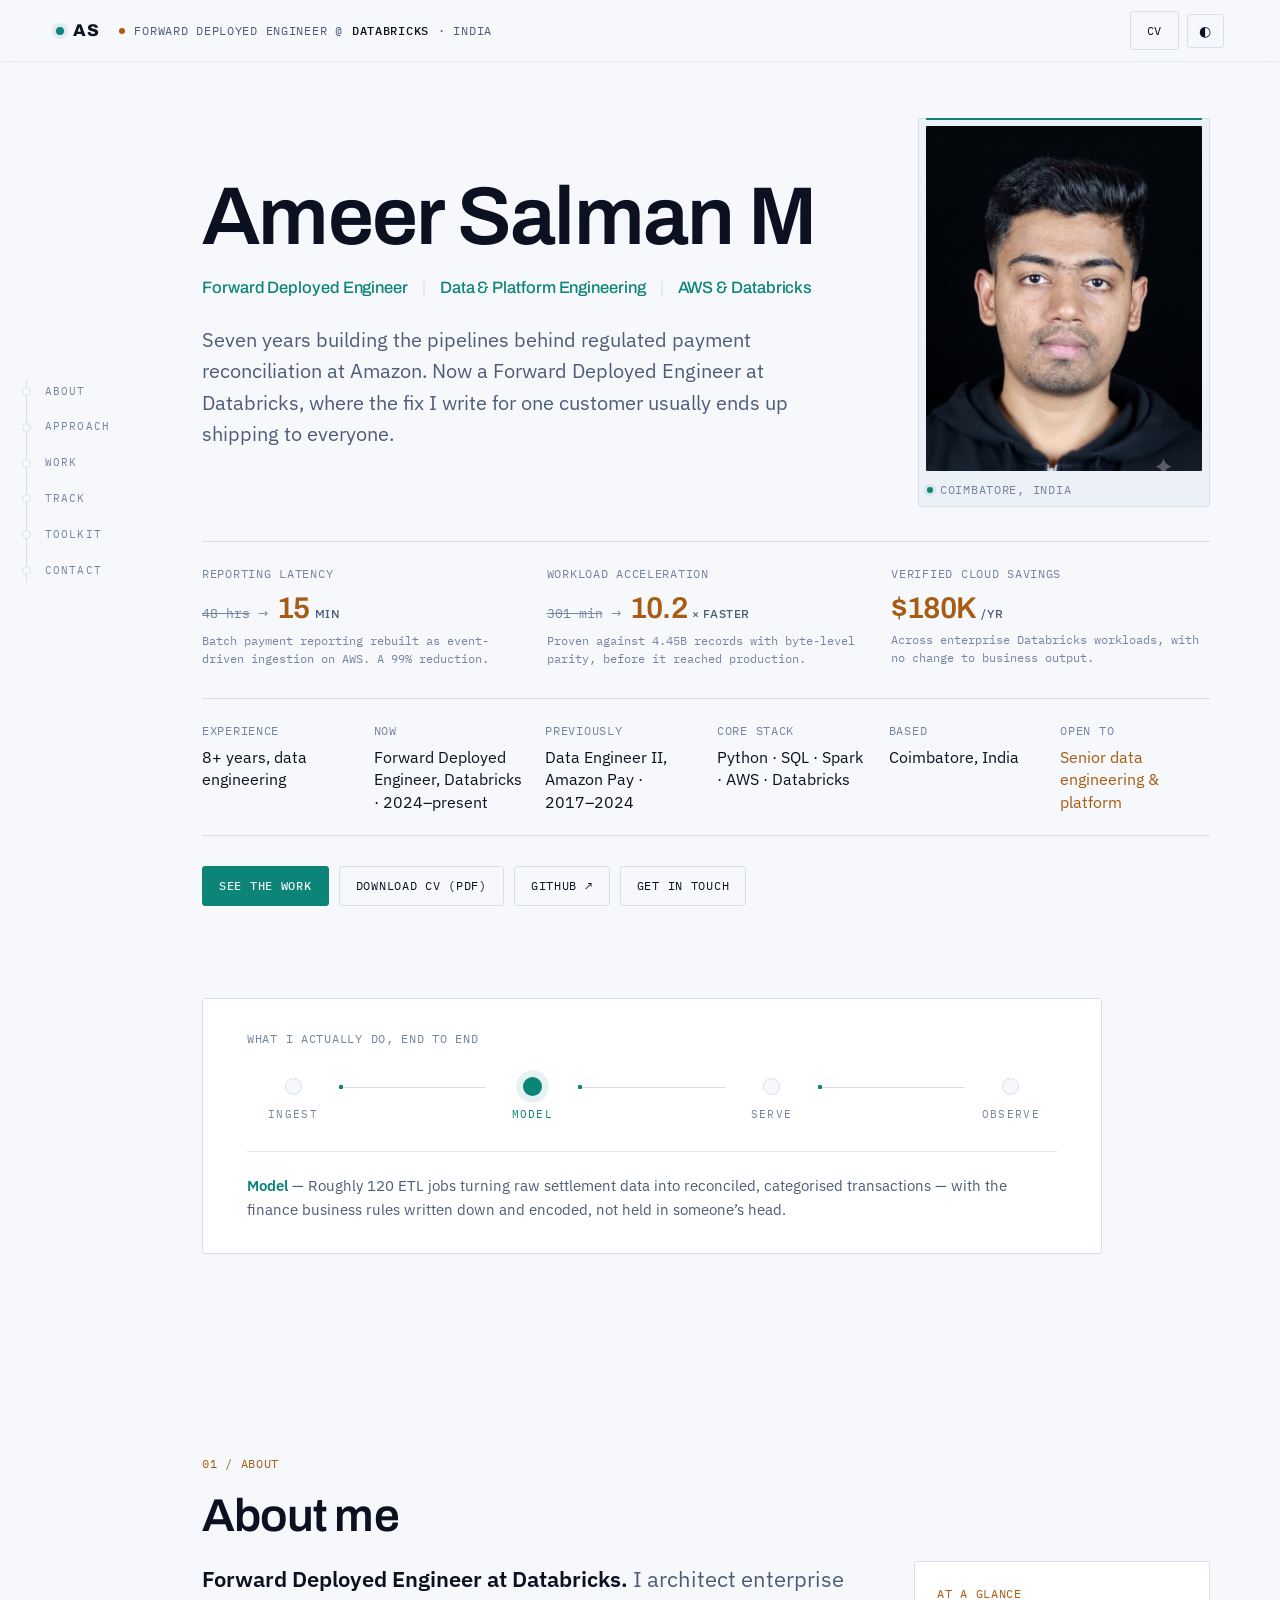
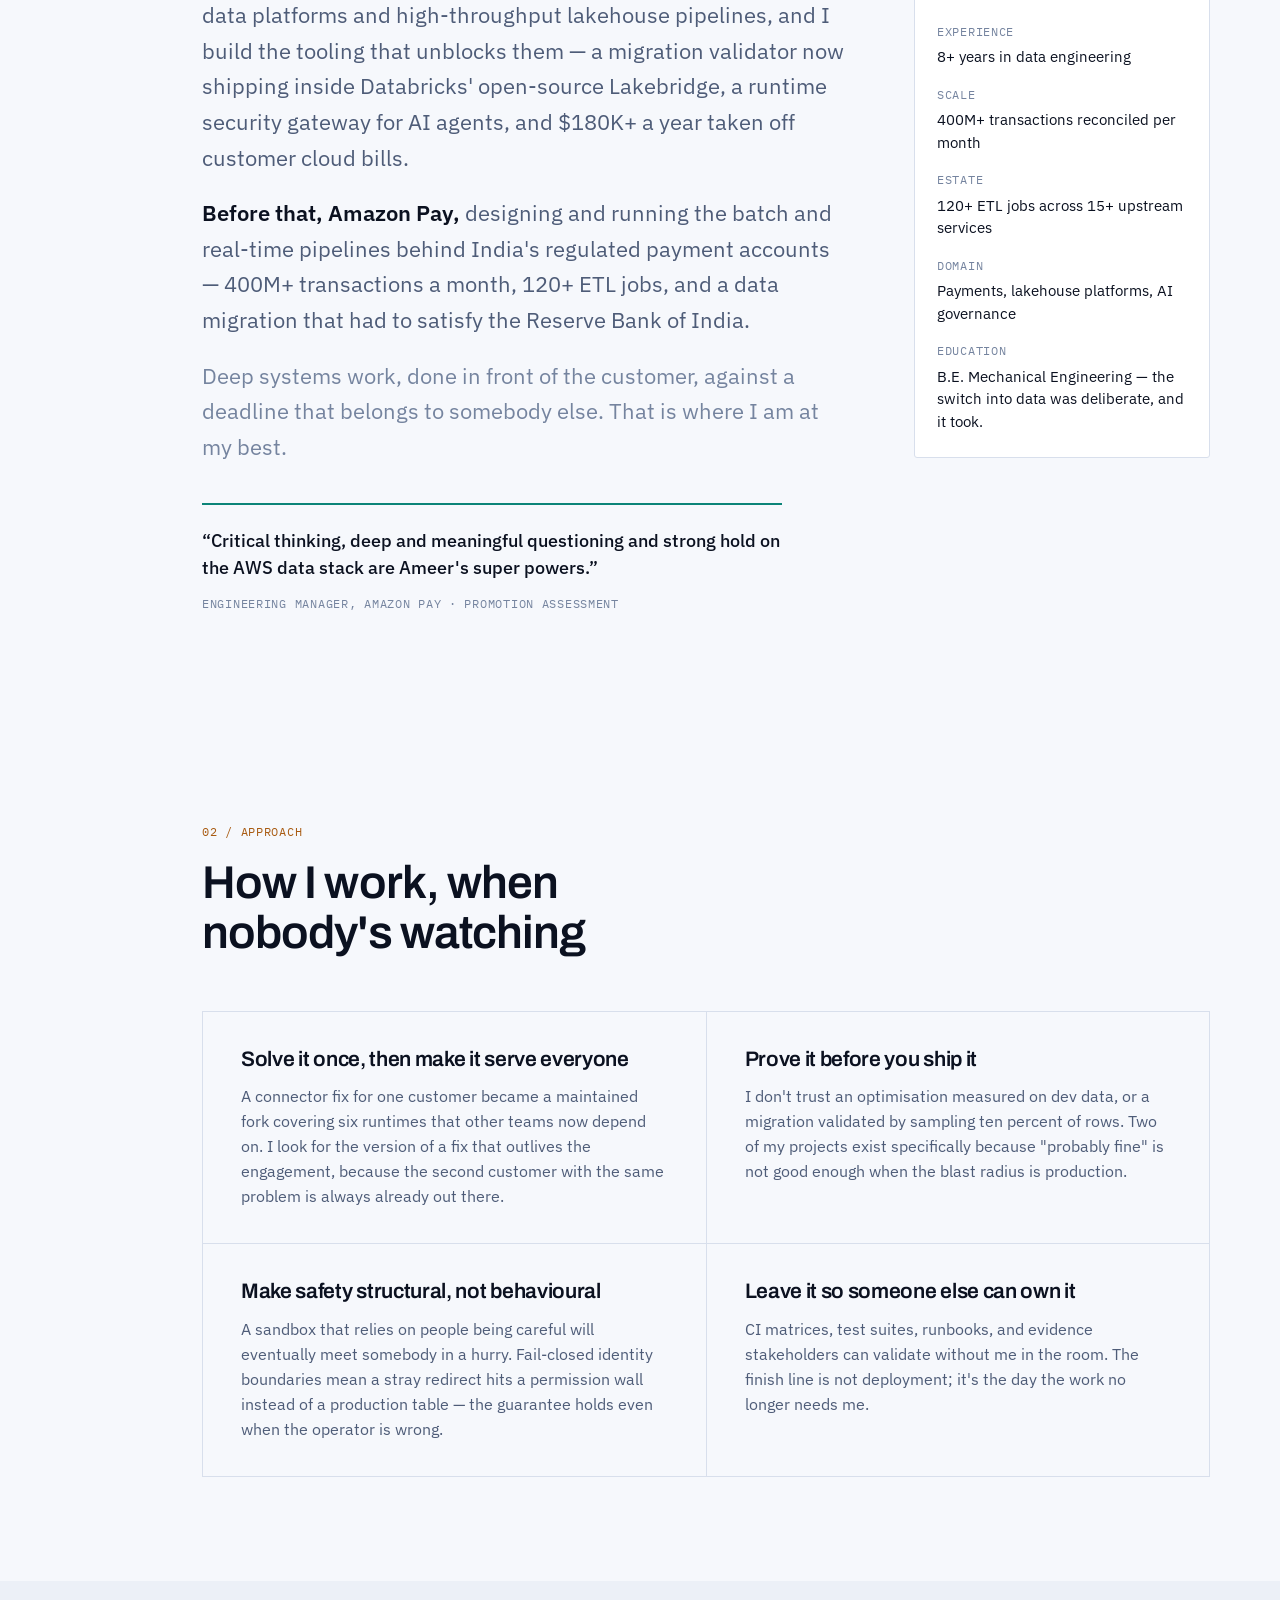
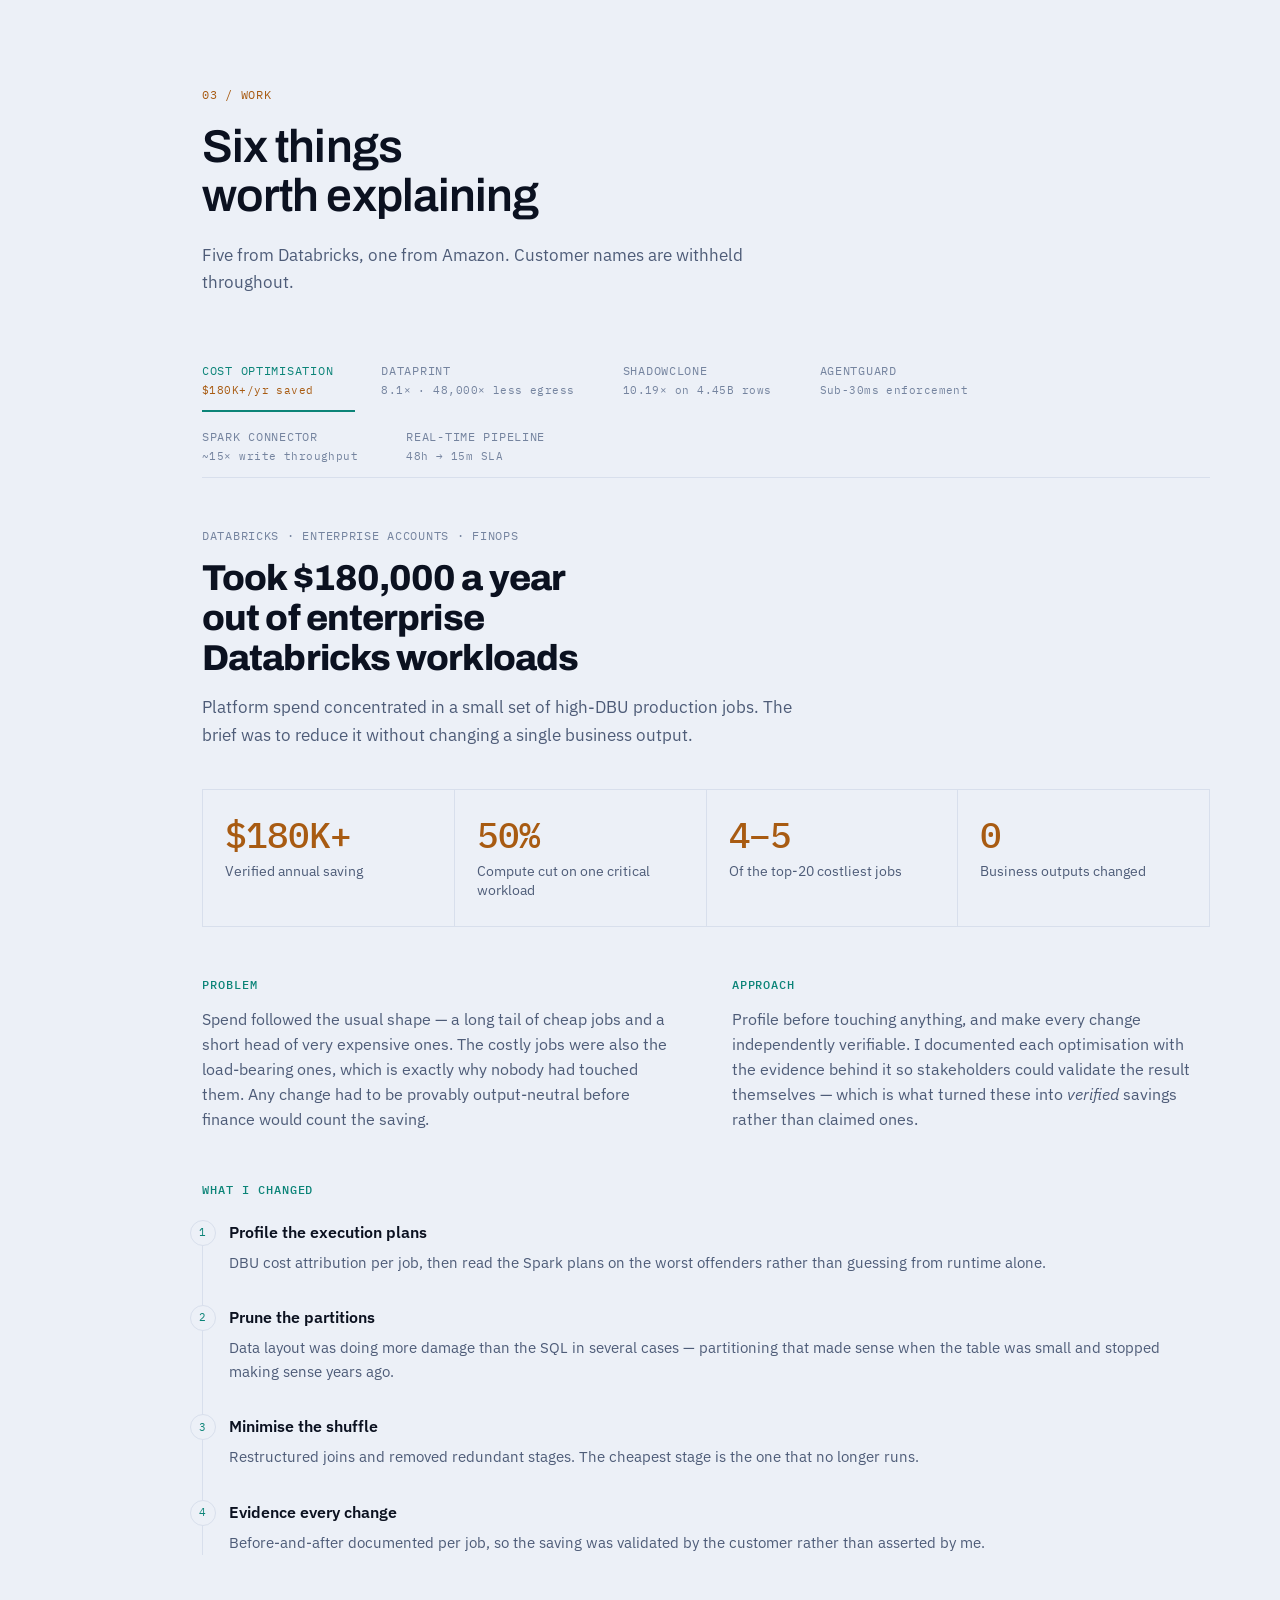
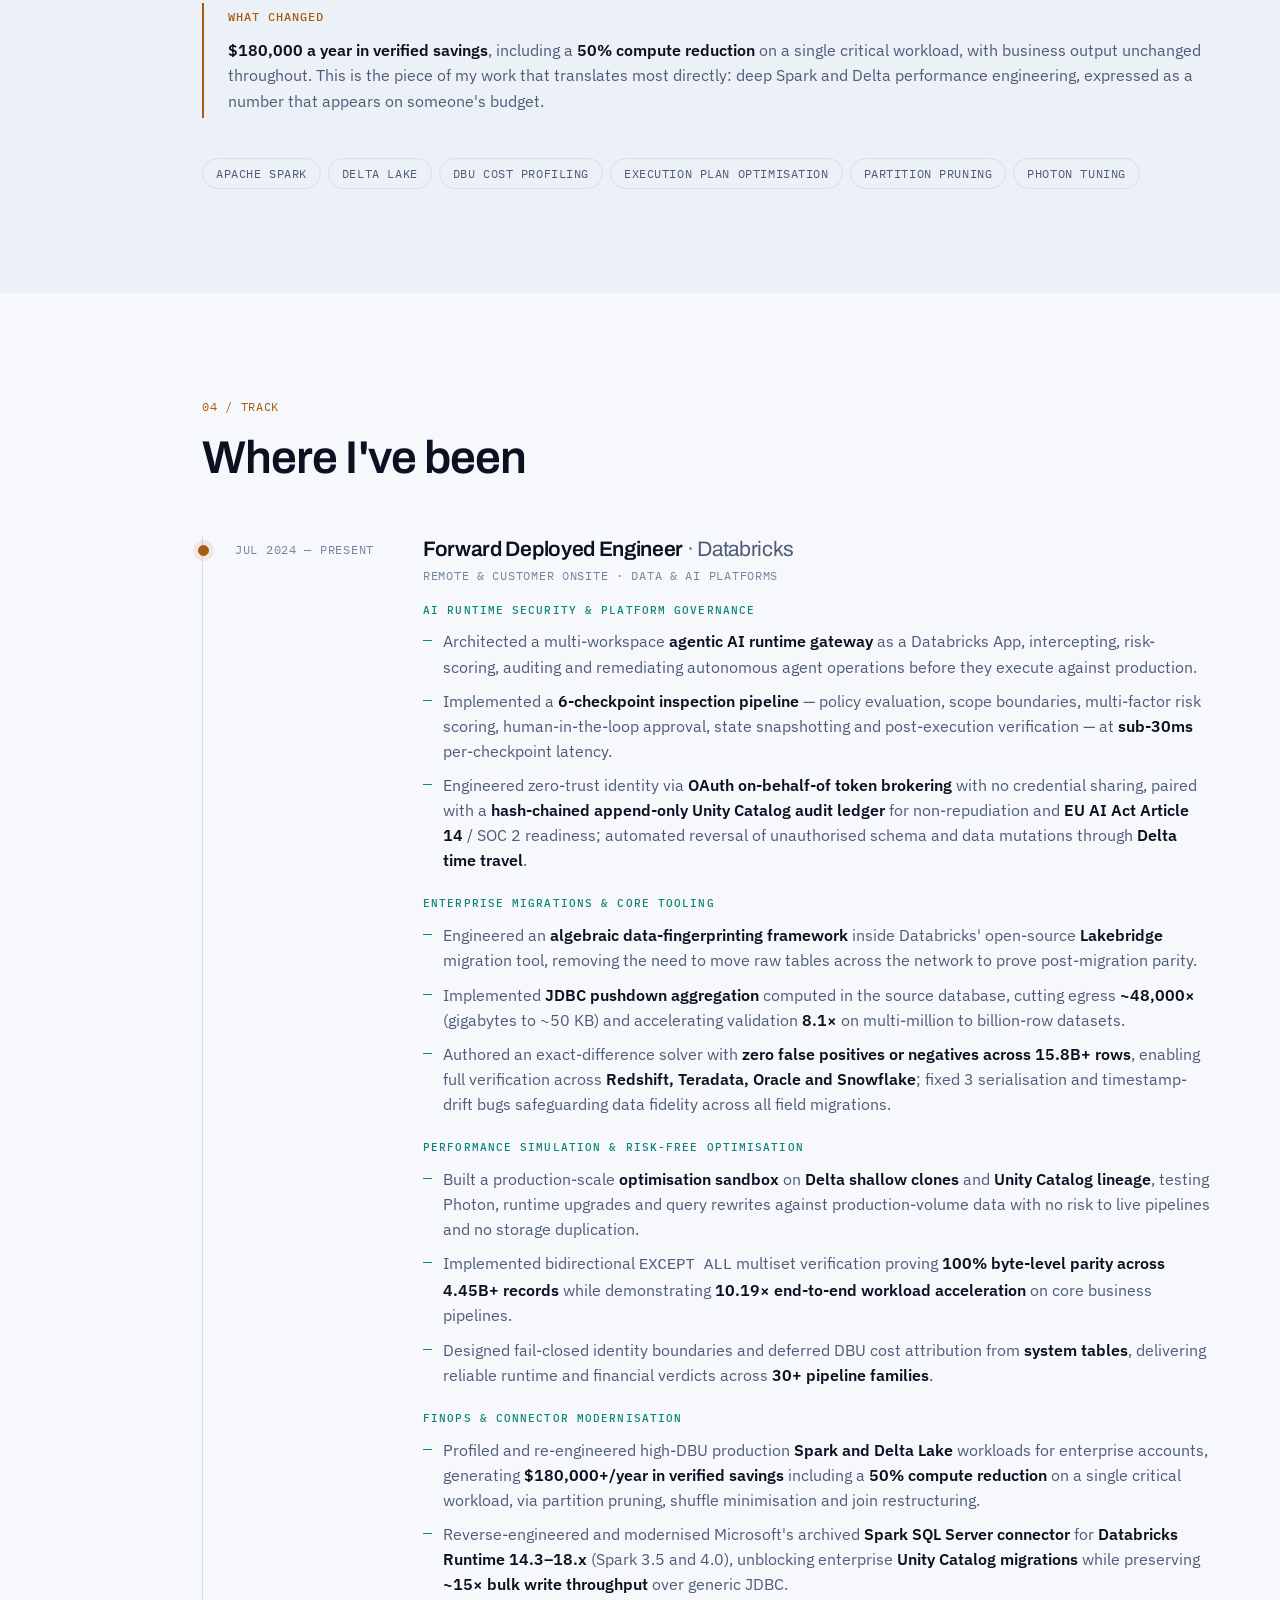
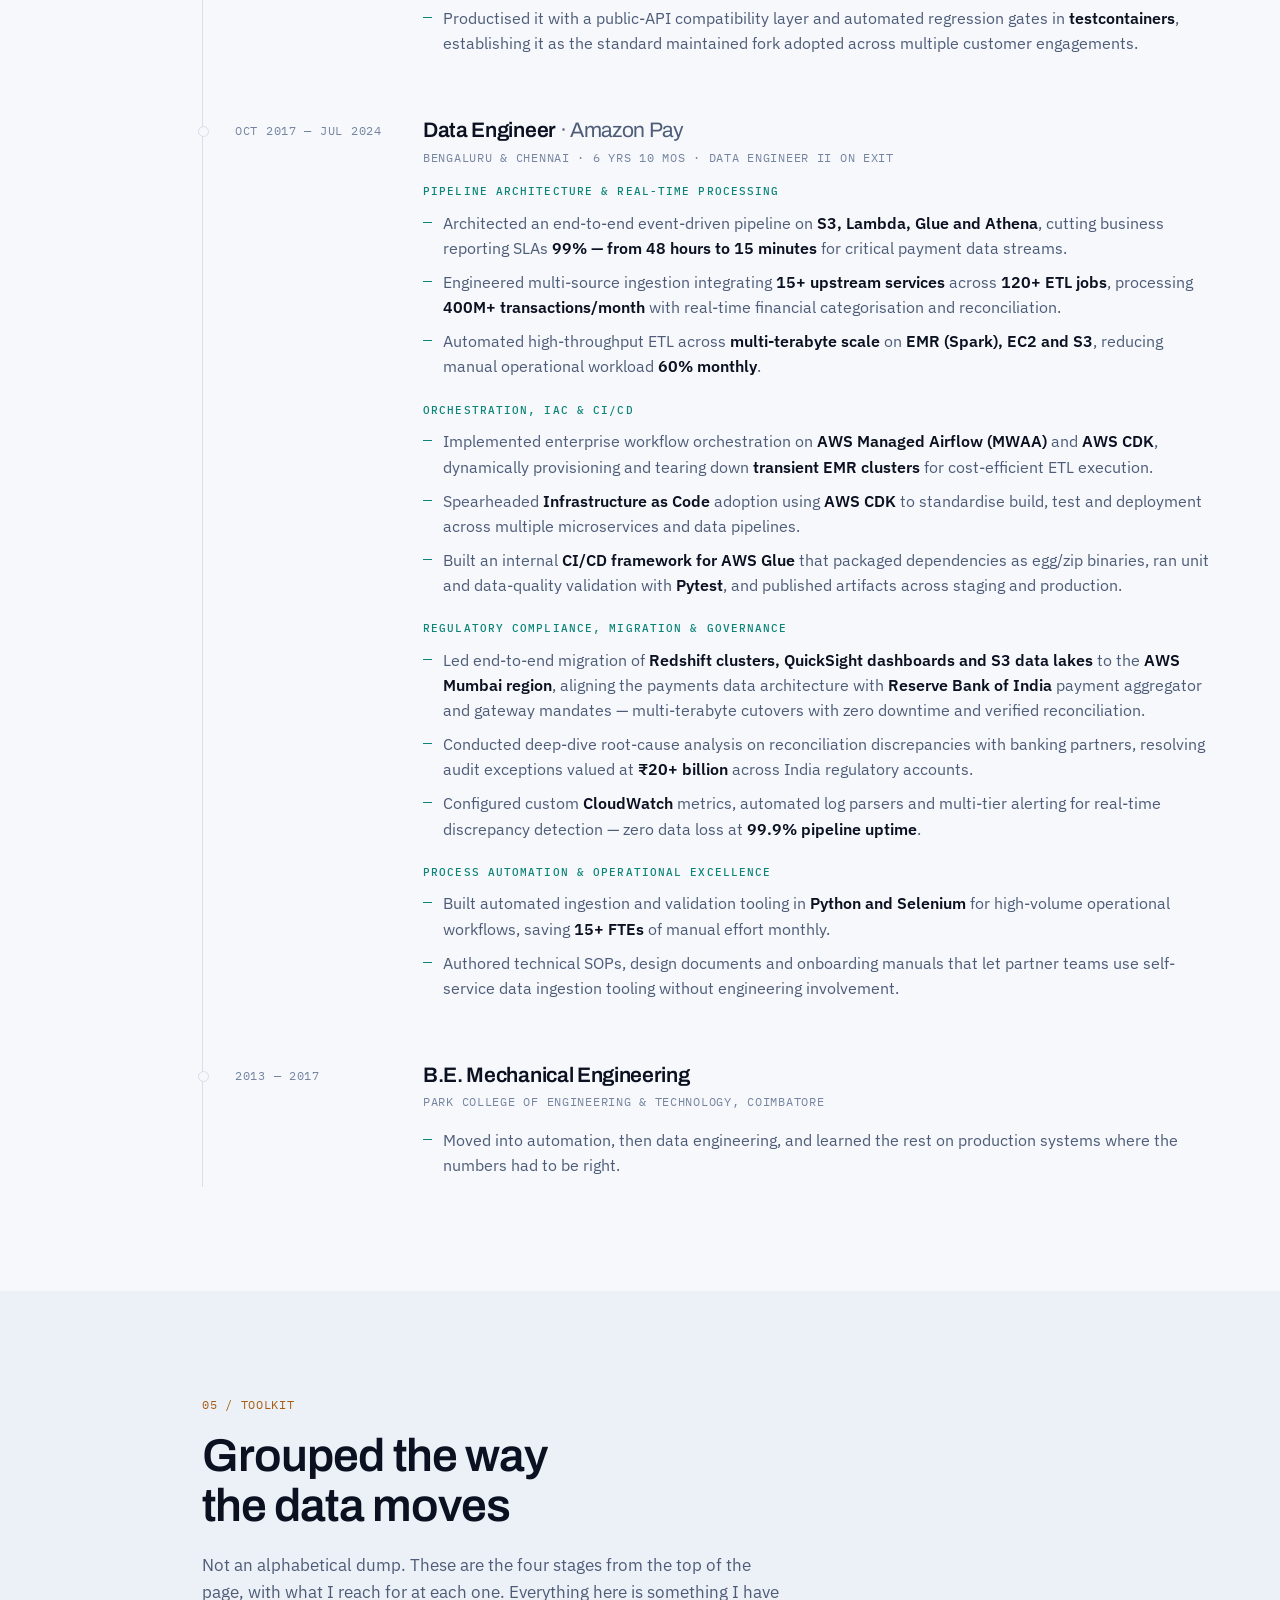
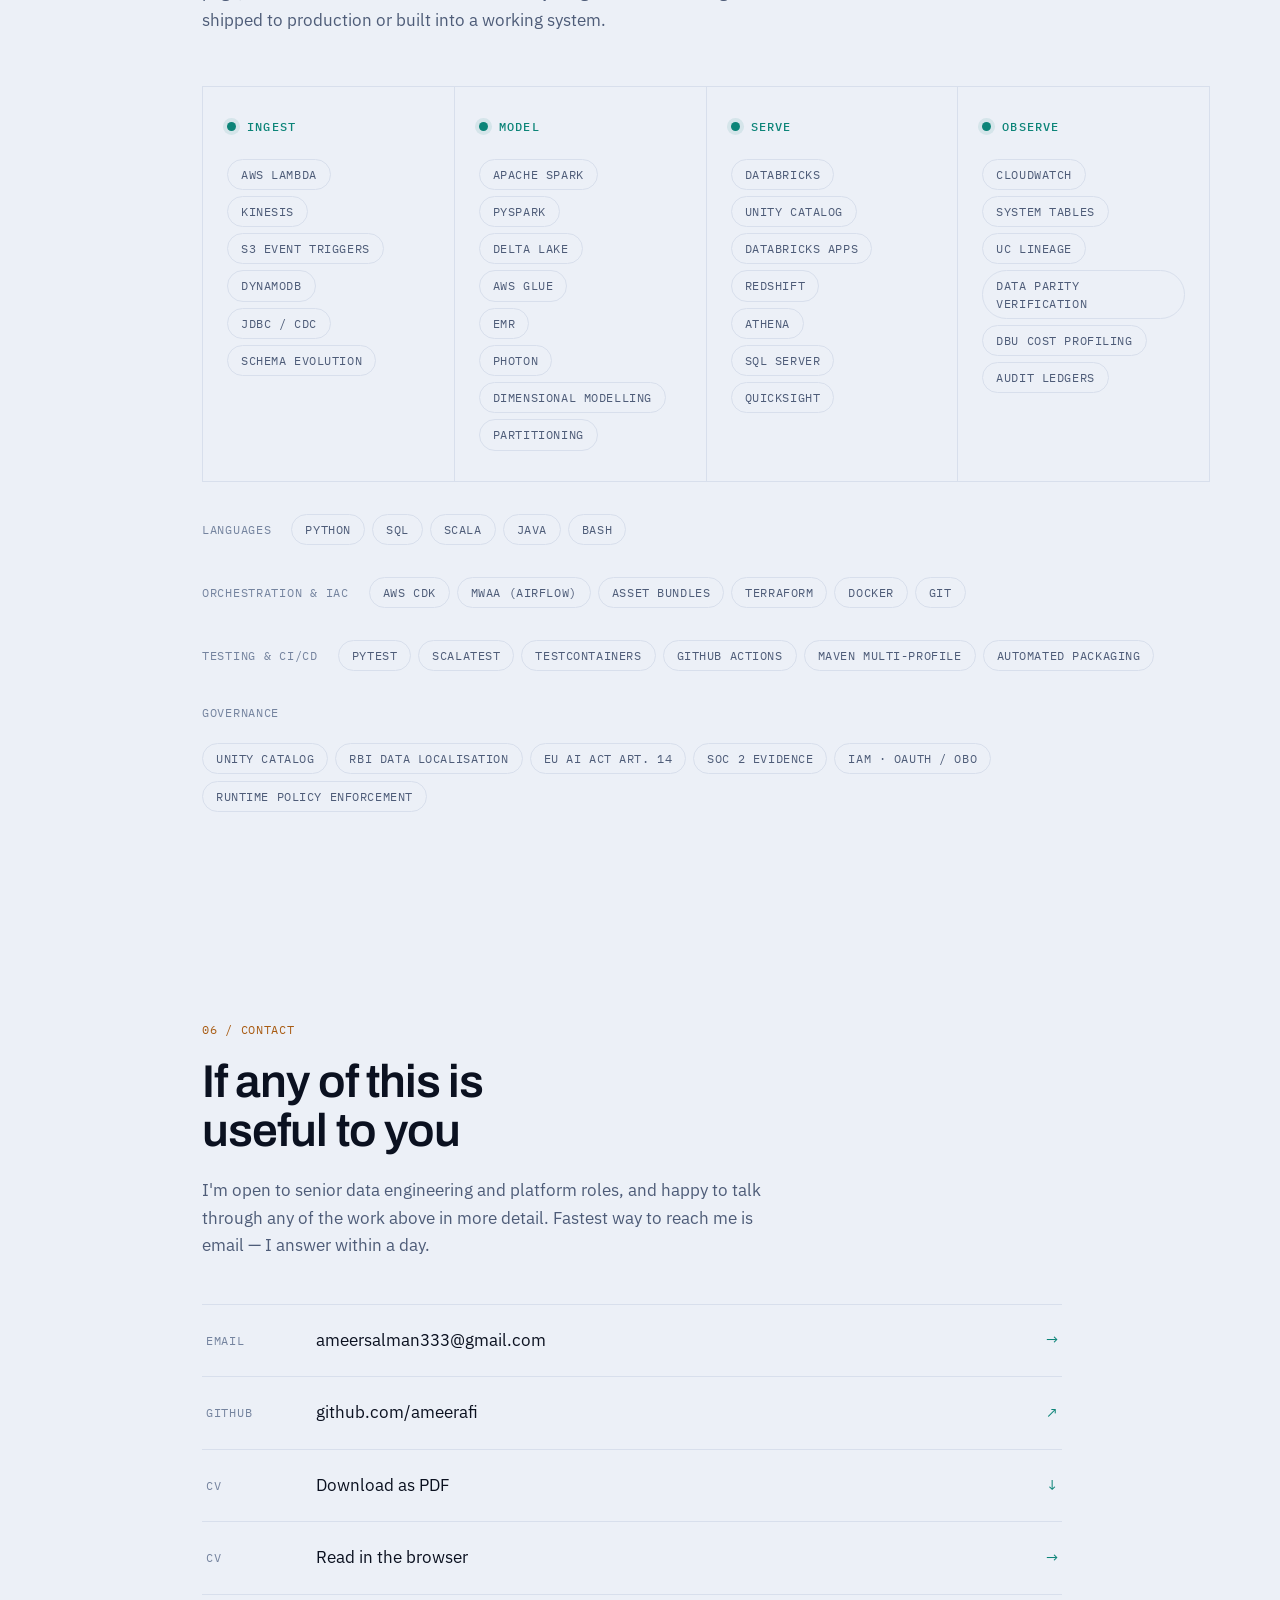
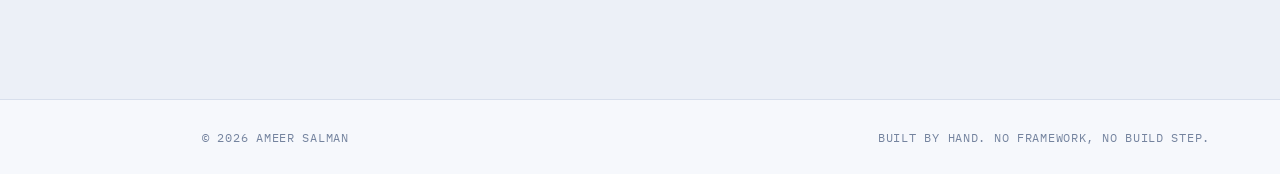
==== index.html @ 1d4b7d6d "Rebuild all content from the consolidated Amazon and Databricks docs Work: six case studies restruct" ====
<!DOCTYPE html>
<html lang="en" data-theme="dark">

<head>
<meta charset="UTF-8">
<meta name="viewport" content="width=device-width, initial-scale=1">
<title>Ameer Salman — Forward Deployed Engineer</title>
<meta name="description" content="Forward Deployed Engineer at Databricks. Seven years at Amazon Pay building the pipelines behind regulated payment reconciliation. Case studies, stack, and how I work.">

<meta property="og:type" content="profile">
<meta property="og:title" content="Ameer Salman — Forward Deployed Engineer">
<meta property="og:description" content="Forward Deployed Engineer at Databricks. Seven years on regulated payment reconciliation at Amazon Pay.">
<meta property="og:url" content="https://ameerafi.github.io/">
<meta property="og:image" content="https://ameerafi.github.io/assets/og-cover.png">
<meta name="twitter:card" content="summary_large_image">
<meta name="theme-color" content="#0A0E1A">

<link rel="preconnect" href="https://fonts.googleapis.com">
<link rel="preconnect" href="https://fonts.gstatic.com" crossorigin>
<link href="https://fonts.googleapis.com/css2?family=Archivo:wght@400;500;600;700&family=IBM+Plex+Mono:wght@400;500&family=IBM+Plex+Sans:wght@400;500;600&display=swap" rel="stylesheet">
<link rel="stylesheet" href="css/style.css">
<script type="application/ld+json">
{
  "@context": "https://schema.org",
  "@type": "Person",
  "name": "Ameer Salman M",
  "alternateName": "Ameer Salman",
  "jobTitle": "Forward Deployed Engineer",
  "email": "mailto:ameersalman333@gmail.com",
  "url": "https://ameerafi.github.io/",
  "sameAs": ["https://github.com/ameerafi"],
  "address": { "@type": "PostalAddress", "addressCountry": "IN" },
  "alumniOf": { "@type": "CollegeOrUniversity", "name": "Park College of Engineering and Technology" },
  "worksFor": { "@type": "Organization", "name": "Databricks" },
  "knowsLanguage": "en",
  "knowsAbout": ["Data Engineering","Databricks","Delta Lake","ETL","Apache Spark","PySpark","Python","SQL","AWS","Amazon Redshift","AWS Glue","AWS Lambda","Amazon Athena","Amazon Kinesis","DynamoDB","Apache Airflow","AWS CDK","Streaming Data","Data Pipelines","Payments Reconciliation","Data Governance","GDPR"]
}
</script>
<script>try{var t=localStorage.getItem('theme');if(t)document.documentElement.dataset.theme=t;else if(matchMedia('(prefers-color-scheme: light)').matches)document.documentElement.dataset.theme='light';}catch(e){}</script>
</head>

<body>
<a class="skip" href="#main">Skip to content</a>

<header class="topbar">
  <a class="mark" href="#home"><span class="mark-dot" aria-hidden="true"></span>AS</a>
  <p class="status mono"><span class="status-led" aria-hidden="true"></span>Forward Deployed Engineer @ <b>Databricks</b> · India</p>
  <div class="topbar-actions">
    <a class="btn btn-ghost" href="cv/">CV</a>
    <button class="btn btn-icon" id="themeToggle" aria-label="Switch theme"><span aria-hidden="true">◐</span></button>
    <button class="btn btn-icon menu-btn" id="menuToggle" aria-label="Open menu" aria-expanded="false"><span aria-hidden="true">☰</span></button>
  </div>
</header>

<nav class="rail" id="rail" aria-label="Sections">
  <ol class="rail-list">
    <li><a href="#about"><i aria-hidden="true"></i><span>About</span></a></li>
    <li><a href="#approach"><i aria-hidden="true"></i><span>Approach</span></a></li>
    <li><a href="#work"><i aria-hidden="true"></i><span>Work</span></a></li>
    <li><a href="#track"><i aria-hidden="true"></i><span>Track</span></a></li>
    <li><a href="#toolkit"><i aria-hidden="true"></i><span>Toolkit</span></a></li>
    <li><a href="#contact"><i aria-hidden="true"></i><span>Contact</span></a></li>
  </ol>
</nav>

<main id="main">

<!-- ============ HERO ============ -->
<section class="hero" id="home">
  <div class="wrap">
    <div class="hero-top">
      <div class="hero-intro">
        <h1 class="display">Ameer Salman M</h1>
        <p class="tagline">
          <span>Forward Deployed Engineer</span>
          <span class="pair"><span class="bar" aria-hidden="true">|</span>Data &amp; Platform Engineering</span>
          <span class="pair"><span class="bar" aria-hidden="true">|</span>AWS &amp; Databricks</span>
        </p>
        <p class="lede">Seven years building the pipelines behind regulated payment reconciliation at Amazon. Now a Forward Deployed Engineer at Databricks, where the fix I write for one customer usually ends up shipping to everyone.</p>
      </div>

      <figure class="portrait-frame">
        <img src="assets/portrait.jpg" alt="Ameer Salman M" width="613" height="860">
        <figcaption class="portrait-cap mono"><span class="led" aria-hidden="true"></span>Coimbatore, India</figcaption>
      </figure>
    </div>

    <dl class="impact">
      <div class="impact-item">
        <dt class="mono">Reporting latency</dt>
        <dd><span class="impact-from">48 hrs</span><span class="impact-arrow" aria-hidden="true">&rarr;</span><span class="impact-to">15<span class="u">min</span></span></dd>
        <p class="impact-note">Batch payment reporting rebuilt as event-driven ingestion on AWS. A 99% reduction.</p>
      </div>
      <div class="impact-item">
        <dt class="mono">Workload acceleration</dt>
        <dd><span class="impact-from">301 min</span><span class="impact-arrow" aria-hidden="true">&rarr;</span><span class="impact-to">10.2<span class="u">&times; faster</span></span></dd>
        <p class="impact-note">Proven against 4.45B records with byte-level parity, before it reached production.</p>
      </div>
      <div class="impact-item">
        <dt class="mono">Verified cloud savings</dt>
        <dd><span class="impact-to">$180K<span class="u">/yr</span></span></dd>
        <p class="impact-note">Across enterprise Databricks workloads, with no change to business output.</p>
      </div>
    </dl>

    <dl class="facts">
      <div class="fact"><dt class="mono">Experience</dt><dd>8+ years, data engineering</dd></div>
      <div class="fact"><dt class="mono">Now</dt><dd>Forward Deployed Engineer, Databricks &middot; 2024&ndash;present</dd></div>
      <div class="fact"><dt class="mono">Previously</dt><dd>Data Engineer II, Amazon Pay &middot; 2017&ndash;2024</dd></div>
      <div class="fact"><dt class="mono">Core stack</dt><dd>Python &middot; SQL &middot; Spark &middot; AWS &middot; Databricks</dd></div>
      <div class="fact"><dt class="mono">Based</dt><dd>Coimbatore, India</dd></div>
      <div class="fact"><dt class="mono">Open to</dt><dd>Senior data engineering &amp; platform</dd></div>
    </dl>

    <div class="hero-links">
      <a class="btn btn-solid" href="#work">See the work</a>
      <a class="btn btn-ghost" href="assets/Ameer-Salman-CV.pdf" download>Download CV (PDF)</a>
      <a class="btn btn-ghost" href="https://github.com/ameerafi" target="_blank" rel="noopener">GitHub ↗</a>
      <a class="btn btn-ghost" href="#contact">Get in touch</a>
    </div>

    <figure class="pipeline-figure">
      <figcaption class="mono pipeline-cap">What I actually do, end to end</figcaption>

      <div class="pipeline" id="pipeline">
        <button class="stage is-active" data-stage="ingest" aria-describedby="stageDetail">
          <span class="stage-node" aria-hidden="true"></span>
          <span class="stage-name mono">Ingest</span>
        </button>
        <span class="conduit" aria-hidden="true"><i class="packet"></i><i class="packet"></i><i class="packet"></i></span>

        <button class="stage" data-stage="model" aria-describedby="stageDetail">
          <span class="stage-node" aria-hidden="true"></span>
          <span class="stage-name mono">Model</span>
        </button>
        <span class="conduit" aria-hidden="true"><i class="packet"></i><i class="packet"></i><i class="packet"></i></span>

        <button class="stage" data-stage="serve" aria-describedby="stageDetail">
          <span class="stage-node" aria-hidden="true"></span>
          <span class="stage-name mono">Serve</span>
        </button>
        <span class="conduit" aria-hidden="true"><i class="packet"></i><i class="packet"></i><i class="packet"></i></span>

        <button class="stage" data-stage="observe" aria-describedby="stageDetail">
          <span class="stage-node" aria-hidden="true"></span>
          <span class="stage-name mono">Observe</span>
        </button>
      </div>

      <p class="stage-detail" id="stageDetail" aria-live="polite">
        <b>Ingest</b> — around fifteen source systems: database change streams, cross-account replicated files, and bank statements that arrive as text and have to be parsed before anyone can trust them.
      </p>
    </figure>
  </div>
</section>

<!-- ============ 01 ABOUT ============ -->
<section class="band" id="about">
  <div class="wrap">
    <p class="section-tag mono">01 / About</p>
    <h2 class="section-title">About me</h2>

    <div class="about-grid">
      <div class="about-main">
        <p class="about-statement">
          <b>Forward Deployed Engineer at Databricks.</b> I architect enterprise data platforms and
          high-throughput lakehouse pipelines, and I build the tooling that unblocks them &mdash; a
          migration validator now shipping inside Databricks' open-source Lakebridge, a runtime
          security gateway for AI agents, and $180K+ a year taken off customer cloud bills.
        </p>
        <p class="about-statement">
          <b>Before that, Amazon Pay,</b> designing and running the batch and real-time pipelines
          behind India's regulated payment accounts &mdash; 400M+ transactions a month, 120+ ETL jobs,
          and a data migration that had to satisfy the Reserve Bank of India.
        </p>
        <p class="about-statement about-closing">
          Deep systems work, done in front of the customer, against a deadline that belongs to
          somebody else. That is where I am at my best.
        </p>

        <figure class="about-quote">
          <blockquote>&ldquo;Critical thinking, deep and meaningful questioning and strong hold on
            the AWS data stack are Ameer's super powers.&rdquo;</blockquote>
          <figcaption class="mono">Engineering Manager, Amazon Pay &middot; promotion assessment</figcaption>
        </figure>
      </div>

      <aside class="about-side">
        <p class="mono about-side-label">At a glance</p>
        <dl class="about-side-list">
          <div><dt class="mono">Experience</dt><dd>8+ years in data engineering</dd></div>
          <div><dt class="mono">Scale</dt><dd>400M+ transactions reconciled per month</dd></div>
          <div><dt class="mono">Estate</dt><dd>120+ ETL jobs across 15+ upstream services</dd></div>
          <div><dt class="mono">Domain</dt><dd>Payments, lakehouse platforms, AI governance</dd></div>
          <div><dt class="mono">Education</dt><dd>B.E. Mechanical Engineering &mdash; the switch into data was deliberate, and it took.</dd></div>
        </dl>
      </aside>
    </div>
  </div>
</section>

<!-- ============ 02 APPROACH ============ -->
<section class="band" id="approach">
  <div class="wrap">
    <p class="section-tag mono">02 / Approach</p>
    <h2 class="section-title">How I work, when nobody's watching</h2>

    <div class="tenets">
      <article class="tenet">
        <h3>Solve it once, then make it serve everyone</h3>
        <p>A connector fix for one customer became a maintained fork covering six runtimes that other teams now depend on. I look for the version of a fix that outlives the engagement, because the second customer with the same problem is always already out there.</p>
      </article>
      <article class="tenet">
        <h3>Prove it before you ship it</h3>
        <p>I don't trust an optimisation measured on dev data, or a migration validated by sampling ten percent of rows. Two of my projects exist specifically because "probably fine" is not good enough when the blast radius is production.</p>
      </article>
      <article class="tenet">
        <h3>Make safety structural, not behavioural</h3>
        <p>A sandbox that relies on people being careful will eventually meet somebody in a hurry. Fail-closed identity boundaries mean a stray redirect hits a permission wall instead of a production table &mdash; the guarantee holds even when the operator is wrong.</p>
      </article>
      <article class="tenet">
        <h3>Leave it so someone else can own it</h3>
        <p>CI matrices, test suites, runbooks, and evidence stakeholders can validate without me in the room. The finish line is not deployment; it's the day the work no longer needs me.</p>
      </article>
    </div>
  </div>
</section>

<!-- ============ 03 WORK ============ -->
<section class="band band-alt" id="work">
  <div class="wrap">
    <p class="section-tag mono">03 / Work</p>
    <h2 class="section-title">Six things worth explaining</h2>
    <p class="section-lede">Five from Databricks, one from Amazon. Customer names are withheld throughout.</p>

    <div class="tabs" role="tablist" aria-label="Case studies">
      <button class="tab is-active" role="tab" aria-selected="true" aria-controls="case-1" id="tab-1"><span class="tab-name">Cost optimisation</span><span class="tab-metric mono">$180K+/yr saved</span></button>
      <button class="tab" role="tab" aria-selected="false" aria-controls="case-2" id="tab-2" tabindex="-1"><span class="tab-name">DataPrint</span><span class="tab-metric mono">8.1&times; · 48,000&times; less egress</span></button>
      <button class="tab" role="tab" aria-selected="false" aria-controls="case-3" id="tab-3" tabindex="-1"><span class="tab-name">ShadowClone</span><span class="tab-metric mono">10.19&times; on 4.45B rows</span></button>
      <button class="tab" role="tab" aria-selected="false" aria-controls="case-4" id="tab-4" tabindex="-1"><span class="tab-name">AgentGuard</span><span class="tab-metric mono">Sub-30ms enforcement</span></button>
      <button class="tab" role="tab" aria-selected="false" aria-controls="case-5" id="tab-5" tabindex="-1"><span class="tab-name">Spark connector</span><span class="tab-metric mono">~15&times; write throughput</span></button>
      <button class="tab" role="tab" aria-selected="false" aria-controls="case-6" id="tab-6" tabindex="-1"><span class="tab-name">Real-time pipeline</span><span class="tab-metric mono">48h &rarr; 15m SLA</span></button>
    </div>

    <!-- CASE 1 -->
    <article class="case" role="tabpanel" id="case-1" aria-labelledby="tab-1">
      <p class="case-meta mono">Databricks · Enterprise accounts · FinOps</p>
      <h3 class="case-title">Took $180,000 a year out of enterprise Databricks workloads</h3>
      <p class="case-lede">Platform spend concentrated in a small set of high-DBU production jobs. The brief was to reduce it without changing a single business output.</p>

      <div class="metrics">
        <div class="metric"><span class="metric-val mono">$180K+</span><span class="metric-lbl">Verified annual saving</span></div>
        <div class="metric"><span class="metric-val mono">50%</span><span class="metric-lbl">Compute cut on one critical workload</span></div>
        <div class="metric"><span class="metric-val mono">4–5</span><span class="metric-lbl">Of the top-20 costliest jobs</span></div>
        <div class="metric"><span class="metric-val mono">0</span><span class="metric-lbl">Business outputs changed</span></div>
      </div>

      <div class="case-grid">
        <div class="case-block">
          <h4 class="mono">Problem</h4>
          <p>Spend followed the usual shape &mdash; a long tail of cheap jobs and a short head of very expensive ones. The costly jobs were also the load-bearing ones, which is exactly why nobody had touched them. Any change had to be provably output-neutral before finance would count the saving.</p>
        </div>
        <div class="case-block">
          <h4 class="mono">Approach</h4>
          <p>Profile before touching anything, and make every change independently verifiable. I documented each optimisation with the evidence behind it so stakeholders could validate the result themselves &mdash; which is what turned these into <em>verified</em> savings rather than claimed ones.</p>
        </div>
      </div>

      <h4 class="mono block-head">What I changed</h4>
      <ol class="flow">
        <li class="flow-step"><span class="flow-num mono">1</span><div><b>Profile the execution plans</b><p>DBU cost attribution per job, then read the Spark plans on the worst offenders rather than guessing from runtime alone.</p></div></li>
        <li class="flow-step"><span class="flow-num mono">2</span><div><b>Prune the partitions</b><p>Data layout was doing more damage than the SQL in several cases &mdash; partitioning that made sense when the table was small and stopped making sense years ago.</p></div></li>
        <li class="flow-step"><span class="flow-num mono">3</span><div><b>Minimise the shuffle</b><p>Restructured joins and removed redundant stages. The cheapest stage is the one that no longer runs.</p></div></li>
        <li class="flow-step"><span class="flow-num mono">4</span><div><b>Evidence every change</b><p>Before-and-after documented per job, so the saving was validated by the customer rather than asserted by me.</p></div></li>
      </ol>

      <div class="case-block outcome">
        <h4 class="mono">What changed</h4>
        <p><b>$180,000 a year in verified savings</b>, including a <b>50% compute reduction</b> on a single critical workload, with business output unchanged throughout. This is the piece of my work that translates most directly: deep Spark and Delta performance engineering, expressed as a number that appears on someone's budget.</p>
      </div>

      <ul class="chips mono"><li>Apache Spark</li><li>Delta Lake</li><li>DBU cost profiling</li><li>Execution plan optimisation</li><li>Partition pruning</li><li>Photon tuning</li></ul>
    </article>

    <!-- CASE 2 -->
    <article class="case" role="tabpanel" id="case-2" aria-labelledby="tab-2" hidden>
      <p class="case-meta mono">Databricks · Lakebridge · Open-source contribution</p>
      <h3 class="case-title">Proved two billion-row tables match without moving the data</h3>
      <p class="case-lede">Every enterprise migrating onto Databricks has to prove the target matches the source. Row-by-row validation shuffles terabytes across the network, so at real scale teams give up, sample ten percent, and accept partial confidence instead of proof.</p>

      <div class="metrics">
        <div class="metric"><span class="metric-val mono">8.1×</span><span class="metric-lbl">Faster validation</span></div>
        <div class="metric"><span class="metric-val mono">~48,000×</span><span class="metric-lbl">Less network egress</span></div>
        <div class="metric"><span class="metric-val mono">15.8B+</span><span class="metric-lbl">Rows verified</span></div>
        <div class="metric"><span class="metric-val mono">0</span><span class="metric-lbl">False positives or negatives</span></div>
      </div>

      <div class="case-grid">
        <div class="case-block">
          <h4 class="mono">Problem</h4>
          <p>Proving data equality after a migration traditionally means moving terabytes over the network for expensive row-by-row hash joins. At billion-row scale that is hours to days, or simply infeasible &mdash; so customers accept a risky ten percent sample. Sampling cannot prove equality; it can only fail to disprove it.</p>
        </div>
        <div class="case-block">
          <h4 class="mono">Approach</h4>
          <p>Stop comparing rows and start comparing mathematics. Compute compact algebraic aggregates where the data already lives, compare only the fingerprints, and when they differ, recover the exact differing rows by solving equations rather than searching for them.</p>
        </div>
      </div>

      <h4 class="mono block-head">Architecture</h4>
      <ol class="flow">
        <li class="flow-step"><span class="flow-num mono">1</span><div><b>Hash and partition</b><p>Every row hashed to a fixed-width integer with cross-engine parity, then bucketed so source and target can be compared bucket by bucket.</p></div></li>
        <li class="flow-step"><span class="flow-num mono">2</span><div><b>Aggregate at the source</b><p>Sums, power sums and dual-channel collision hashes computed <em>in the source database</em> via JDBC pushdown &mdash; about 50&nbsp;KB crosses the wire instead of gigabytes of rows.</p></div></li>
        <li class="flow-step"><span class="flow-num mono">3</span><div><b>Compare and short-circuit</b><p>Matching buckets resolve instantly and are never looked at again. On a clean migration almost everything resolves here.</p></div></li>
        <li class="flow-step"><span class="flow-num mono">4</span><div><b>Solve for the differences</b><p>An exact-difference solver recovers the differing rows from power-sum deltas, so a mismatch produces the offending records rather than just a red flag.</p></div></li>
      </ol>

      <div class="case-block outcome">
        <h4 class="mono">What changed</h4>
        <p>Migration sign-offs got <b>8.1&times; faster</b> with <b>~48,000&times; less network egress</b>, verified to <b>15.8 billion rows</b> with <b>zero false positives and zero false negatives</b> across heterogeneous sources &mdash; Redshift, Teradata, Oracle and Snowflake. Built into Databricks' open-source <b>Lakebridge</b> migration tool, so it benefits every migration customer rather than one engagement. I also fixed three serialisation and timestamp-drift bugs in the Redshift connectors that had been quietly threatening data fidelity across all field migrations.</p>
      </div>

      <ul class="chips mono"><li>Python</li><li>Spark SQL</li><li>JDBC pushdown</li><li>Delta Lake</li><li>Redshift · Teradata · Oracle · Snowflake</li><li>Algebraic reconciliation</li></ul>
    </article>

    <!-- CASE 3 -->
    <article class="case" role="tabpanel" id="case-3" aria-labelledby="tab-3" hidden>
      <p class="case-meta mono">Databricks · Platform tooling · Optimisation safety</p>
      <h3 class="case-title">Proved a 10× speedup against 4.45 billion rows, with production untouched</h3>
      <p class="case-lede">Optimisations tested on small development datasets routinely fail or degrade under production volumes. Testing them in production risks data corruption and SLA breaches. Most teams pick one of those two bad options.</p>

      <div class="metrics">
        <div class="metric"><span class="metric-val mono">10.19×</span><span class="metric-lbl">End-to-end acceleration proven</span></div>
        <div class="metric"><span class="metric-val mono">4.45B+</span><span class="metric-lbl">Records verified identical</span></div>
        <div class="metric"><span class="metric-val mono">30+</span><span class="metric-lbl">Pipeline families covered</span></div>
        <div class="metric"><span class="metric-val mono">0</span><span class="metric-lbl">Production risk</span></div>
      </div>

      <div class="case-grid">
        <div class="case-block">
          <h4 class="mono">Problem</h4>
          <p>Dev datasets are too small to show the skew, shuffle and file-scaling behaviour that decides whether an optimisation actually pays off. A Photon enablement that looks fine in dev can run slower in production, breach downstream SLAs, and have to be reverted. There was no systematic way to prove output stayed identical while performance improved.</p>
        </div>
        <div class="case-block">
          <h4 class="mono">Approach</h4>
          <p>Safety had to be structural rather than behavioural. A sandbox that depends on people being careful will eventually meet somebody in a hurry, so the identity boundary fails closed &mdash; a stray redirect hits a permission wall instead of a production table.</p>
        </div>
      </div>

      <h4 class="mono block-head">Architecture</h4>
      <ol class="flow">
        <li class="flow-step"><span class="flow-num mono">1</span><div><b>Discover the lineage</b><p>Reads Unity Catalog lineage rather than parsing code, and fails loudly on empty lineage instead of quietly cloning nothing.</p></div></li>
        <li class="flow-step"><span class="flow-num mono">2</span><div><b>Clone without copying</b><p>Delta shallow clones give production-scale data with zero storage duplication &mdash; the reason testing at real volume is affordable at all.</p></div></li>
        <li class="flow-step"><span class="flow-num mono">3</span><div><b>Redirect into isolation</b><p>The job runs against the clone under a sandboxed identity, with unredirectable task types refusing to run rather than silently pointing at production.</p></div></li>
        <li class="flow-step"><span class="flow-num mono">4</span><div><b>Prove parity, then judge performance</b><p>Bidirectional <code>EXCEPT ALL</code> multiset verification catches added, dropped and duplicated rows plus schema drift. Cost attribution is deferred to its own step, because billing data lands hours later and a premature verdict is a misleading one.</p></div></li>
      </ol>

      <div class="case-block outcome">
        <h4 class="mono">What changed</h4>
        <p>A <b>10.19&times; end-to-end acceleration</b> on a core business pipeline, proven safe by <b>100% byte-level parity across 4.45 billion records</b> before it went anywhere near production. Teams could enable Photon and runtime upgrades with evidence instead of hope, across <b>30+ pipeline families</b>, with no customer-facing code change required.</p>
      </div>

      <ul class="chips mono"><li>Delta shallow clone</li><li>Unity Catalog lineage</li><li>Photon</li><li>System tables</li><li>Databricks SDK</li><li>Asset Bundles</li></ul>
    </article>

    <!-- CASE 4 -->
    <article class="case" role="tabpanel" id="case-4" aria-labelledby="tab-4" hidden>
      <p class="case-meta mono">Databricks · AI governance · Runtime security</p>
      <h3 class="case-title">Stopped AI agents doing irreversible things to production</h3>
      <p class="case-lede">Autonomous agents now execute real production tasks — writing data, dropping tables, changing pipelines. Identity controls act before the action and log analysis acts after it. Nothing was checking the action itself, in flight.</p>

      <div class="metrics">
        <div class="metric"><span class="metric-val mono">6</span><span class="metric-lbl">Inspection checkpoints per action</span></div>
        <div class="metric"><span class="metric-val mono">&lt;30ms</span><span class="metric-lbl">Per-checkpoint latency</span></div>
        <div class="metric"><span class="metric-val mono">3</span><span class="metric-lbl">Tiers of automated rollback</span></div>
        <div class="metric"><span class="metric-val mono">Art. 14</span><span class="metric-lbl">EU AI Act audit evidence</span></div>
      </div>

      <div class="case-grid">
        <div class="case-block">
          <h4 class="mono">Problem</h4>
          <p>An agent that can write to production can also destroy production. Traditional access control decides whether an identity <em>may</em> act; monitoring tells you afterwards what it <em>did</em>. Neither verifies that a specific action is correctly scoped and reversible at the moment it happens &mdash; which is the gap blocking enterprise agent adoption.</p>
        </div>
        <div class="case-block">
          <h4 class="mono">Approach</h4>
          <p>Put a gateway in the execution path and make every action prove itself before it lands. Crucially, capture enough state beforehand that anything which does get through can be reversed &mdash; governance that cannot undo is just observation with extra steps.</p>
        </div>
      </div>

      <h4 class="mono block-head">The six checkpoints</h4>
      <ol class="flow">
        <li class="flow-step"><span class="flow-num mono">1</span><div><b>Policy evaluation</b><p>Global and team-level rules applied first, so plainly forbidden actions never reach the expensive checks.</p></div></li>
        <li class="flow-step"><span class="flow-num mono">2</span><div><b>Scope boundary</b><p>Blast radius per task &mdash; an agent asked to touch one table cannot quietly reach a hundred.</p></div></li>
        <li class="flow-step"><span class="flow-num mono">3</span><div><b>Risk scoring</b><p>Multi-factor score across weighted signals, which is what decides between allow, escalate and block.</p></div></li>
        <li class="flow-step"><span class="flow-num mono">4</span><div><b>Human gate</b><p>High-risk actions stop and wait for a person. The oversight requirement in the regulation is a human decision, not a log line.</p></div></li>
        <li class="flow-step"><span class="flow-num mono">5</span><div><b>State snapshot</b><p>Captured before execution, because rollback you did not prepare for is not rollback.</p></div></li>
        <li class="flow-step"><span class="flow-num mono">6</span><div><b>Post-execution verification</b><p>Confirms the action did what it claimed, and reverses it automatically via Delta time travel if it did not.</p></div></li>
      </ol>

      <div class="case-block outcome">
        <h4 class="mono">What changed</h4>
        <p>Enterprise teams get a way to run agents against production with visibility, control and reversibility rather than trust. Every action lands in an append-only, hash-chained audit ledger that stays tamper-evident even if the gateway itself is compromised &mdash; which is what turns it into <b>compliance evidence for EU AI Act Article 14</b> and SOC 2 rather than just another log.</p>
      </div>

      <ul class="chips mono"><li>Python · FastAPI</li><li>Databricks Apps</li><li>Unity Catalog</li><li>Delta time travel</li><li>OAuth / OBO tokens</li><li>SQL AST parsing</li></ul>
    </article>

    <!-- CASE 5 -->
    <article class="case" role="tabpanel" id="case-5" aria-labelledby="tab-5" hidden>
      <p class="case-meta mono">Databricks · Spark connector engineering</p>
      <h3 class="case-title">A fix for one customer that ended up serving everyone</h3>
      <p class="case-lede">Microsoft archived the Spark SQL Server connector. Customers needed a newer runtime for their Unity Catalog migrations, and the moment they upgraded, every write failed with a classpath error. There was no official migration path.</p>

      <div class="metrics">
        <div class="metric"><span class="metric-val mono">~15×</span><span class="metric-lbl">Write throughput vs generic JDBC</span></div>
        <div class="metric"><span class="metric-val mono">14.3–18.x</span><span class="metric-lbl">Runtime versions covered</span></div>
        <div class="metric"><span class="metric-val mono">1</span><span class="metric-lbl">Codebase for all of them</span></div>
        <div class="metric"><span class="metric-val mono">0</span><span class="metric-lbl">Private Spark APIs relied on</span></div>
      </div>

      <div class="case-grid">
        <div class="case-block">
          <h4 class="mono">Problem</h4>
          <p>The connector's bulk-copy path was roughly fifteen times faster than generic JDBC, so it was load-bearing for high-volume writes. Once it was archived, upgrading the runtime broke an internal API signature and every write died. Migrations stopped dead, and there was no precedent to copy.</p>
        </div>
        <div class="case-block">
          <h4 class="mono">Approach</h4>
          <p>Root-cause it properly, then fix it so it cannot break the same way again. The revealing detail: the newer runtime forward-ports the next Spark major version's method signature while still reporting itself as the older version &mdash; so version detection was lying, and anything built on private APIs was going to keep breaking.</p>
        </div>
      </div>

      <h4 class="mono block-head">Architecture</h4>
      <ol class="flow">
        <li class="flow-step"><span class="flow-num mono">1</span><div><b>Trace the classpath</b><p>Investigated across six runtime versions to find where the signature actually diverged, rather than trusting the reported version string.</p></div></li>
        <li class="flow-step"><span class="flow-num mono">2</span><div><b>Unblock the migration</b><p>A schema resolver compatible with both Spark 3.5 and 4.0, plus a reworked multi-profile build covering both Scala versions.</p></div></li>
        <li class="flow-step"><span class="flow-num mono">3</span><div><b>Delegate to the public API</b><p>The durable fix: a thin compatibility layer written entirely against Spark's stable public interfaces. No private types, therefore no per-version source branching &mdash; future upgrades become mechanical CI additions instead of risky refactors.</p></div></li>
        <li class="flow-step"><span class="flow-num mono">4</span><div><b>Make it maintainable by anyone</b><p>Automated regression gates with real SQL Server containers, so the next person to touch it does not need to have lived through the original diagnosis.</p></div></li>
      </ol>

      <div class="case-block outcome">
        <h4 class="mono">What changed</h4>
        <p>Unity Catalog migrations were unblocked with <b>~15&times; bulk write throughput preserved</b>, and it spread on its own &mdash; colleagues asked for it to unblock their own customers. It became the standard maintained fork adopted across multiple engagements, covering <b>six runtime versions from one codebase</b>. This is the piece of work I would point to first: it started as one account's blocker and ended as shared infrastructure.</p>
      </div>

      <ul class="chips mono"><li>Scala</li><li>Apache Spark internals</li><li>JDBC · BulkCopy</li><li>SQL Server</li><li>Maven multi-profile</li><li>Testcontainers</li><li>GitHub Actions</li></ul>
    </article>

    <!-- CASE 6 -->
    <article class="case" role="tabpanel" id="case-6" aria-labelledby="tab-6" hidden>
      <p class="case-meta mono">Amazon Pay · Payment data streams · Real-time architecture</p>
      <h3 class="case-title">Cut business reporting latency from 48 hours to 15 minutes</h3>
      <p class="case-lede">Downstream teams were reporting on payment data that was up to two days old. The batch extract was the bottleneck, and no amount of tuning was going to close a 48-hour gap — it needed a different shape.</p>

      <div class="metrics">
        <div class="metric"><span class="metric-val mono">48h → 15m</span><span class="metric-lbl">Reporting SLA</span></div>
        <div class="metric"><span class="metric-val mono">99%</span><span class="metric-lbl">Latency reduction</span></div>
        <div class="metric"><span class="metric-val mono">400M+</span><span class="metric-lbl">Transactions reconciled monthly</span></div>
        <div class="metric"><span class="metric-val mono">99.9%</span><span class="metric-lbl">Pipeline uptime</span></div>
      </div>

      <div class="case-grid">
        <div class="case-block">
          <h4 class="mono">Problem</h4>
          <p>Critical payment data reached downstream consumers on a 48-hour SLA, so reporting always described a state of the world that had already moved. The extract ran on a schedule, which made the latency structural &mdash; a faster machine would not have helped.</p>
        </div>
        <div class="case-block">
          <h4 class="mono">Approach</h4>
          <p>Gather the constraints from every consuming team, evaluate the options against them, and propose both something shippable this quarter and the architecture to converge on. Batch extraction became event-driven ingestion.</p>
        </div>
      </div>

      <h4 class="mono block-head">Architecture</h4>
      <ol class="flow">
        <li class="flow-step"><span class="flow-num mono">1</span><div><b>Land on object storage</b><p>Source events written to S3 as they happen, so nothing waits for a schedule window to open.</p></div></li>
        <li class="flow-step"><span class="flow-num mono">2</span><div><b>Trigger on arrival</b><p>Lambda fires on the upload event rather than a timer &mdash; the pipeline moves when data moves, not when the clock does.</p></div></li>
        <li class="flow-step"><span class="flow-num mono">3</span><div><b>Transform and catalogue</b><p>Glue handles the transformation and keeps the catalogue current, so each file is queryable through Athena as soon as it lands.</p></div></li>
        <li class="flow-step"><span class="flow-num mono">4</span><div><b>Alarm on absence</b><p>CloudWatch metrics, log parsers and multi-tier alerting, so a silent stall surfaces as an alert rather than as a question from a confused analyst.</p></div></li>
      </ol>

      <div class="case-block outcome">
        <h4 class="mono">What changed</h4>
        <p>Reporting SLA fell from <b>48 hours to 15 minutes</b> &mdash; a <b>99% reduction</b> &mdash; on payment data streams feeding financial and leadership reporting. The same architecture carried <b>400M+ transactions a month</b> across 15+ upstream services and 120+ ETL jobs, at <b>99.9% uptime</b> with zero data loss. It turned a legacy batch estate into something the business could actually watch in near real time.</p>
      </div>

      <ul class="chips mono"><li>AWS S3</li><li>AWS Lambda</li><li>AWS Glue</li><li>Amazon Athena</li><li>Amazon Redshift</li><li>PySpark</li><li>CloudWatch</li></ul>
    </article>
  </div>
</section>

<!-- ============ 04 TRACK ============ -->
<section class="band" id="track">
  <div class="wrap">
    <p class="section-tag mono">04 / Track</p>
    <h2 class="section-title">Where I've been</h2>

    <ol class="track">
      <li class="track-item is-current">
        <div class="track-when mono">Jul 2024 — present</div>
        <div class="track-what">
          <h3>Forward Deployed Engineer <span class="track-org">· Databricks</span></h3>
          <p class="track-loc mono">Remote &amp; customer onsite · Data &amp; AI platforms</p>

          <div class="track-group">
            <h4 class="mono">AI runtime security &amp; platform governance</h4>
            <ul>
              <li>Architected a multi-workspace <b>agentic AI runtime gateway</b> as a Databricks App,
                intercepting, risk-scoring, auditing and remediating autonomous agent operations before
                they execute against production.</li>
              <li>Implemented a <b>6-checkpoint inspection pipeline</b> &mdash; policy evaluation, scope
                boundaries, multi-factor risk scoring, human-in-the-loop approval, state snapshotting and
                post-execution verification &mdash; at <b>sub-30ms</b> per-checkpoint latency.</li>
              <li>Engineered zero-trust identity via <b>OAuth on-behalf-of token brokering</b> with no
                credential sharing, paired with a <b>hash-chained append-only Unity Catalog audit ledger</b>
                for non-repudiation and <b>EU AI Act Article 14</b> / SOC 2 readiness; automated reversal of
                unauthorised schema and data mutations through <b>Delta time travel</b>.</li>
            </ul>
          </div>

          <div class="track-group">
            <h4 class="mono">Enterprise migrations &amp; core tooling</h4>
            <ul>
              <li>Engineered an <b>algebraic data-fingerprinting framework</b> inside Databricks'
                open-source <b>Lakebridge</b> migration tool, removing the need to move raw tables across
                the network to prove post-migration parity.</li>
              <li>Implemented <b>JDBC pushdown aggregation</b> computed in the source database, cutting
                egress <b>~48,000&times;</b> (gigabytes to ~50&nbsp;KB) and accelerating validation
                <b>8.1&times;</b> on multi-million to billion-row datasets.</li>
              <li>Authored an exact-difference solver with <b>zero false positives or negatives across
                15.8B+ rows</b>, enabling full verification across <b>Redshift, Teradata, Oracle and
                Snowflake</b>; fixed 3 serialisation and timestamp-drift bugs safeguarding data fidelity
                across all field migrations.</li>
            </ul>
          </div>

          <div class="track-group">
            <h4 class="mono">Performance simulation &amp; risk-free optimisation</h4>
            <ul>
              <li>Built a production-scale <b>optimisation sandbox</b> on <b>Delta shallow clones</b> and
                <b>Unity Catalog lineage</b>, testing Photon, runtime upgrades and query rewrites against
                production-volume data with no risk to live pipelines and no storage duplication.</li>
              <li>Implemented bidirectional <code>EXCEPT ALL</code> multiset verification proving
                <b>100% byte-level parity across 4.45B+ records</b> while demonstrating
                <b>10.19&times; end-to-end workload acceleration</b> on core business pipelines.</li>
              <li>Designed fail-closed identity boundaries and deferred DBU cost attribution from
                <b>system tables</b>, delivering reliable runtime and financial verdicts across
                <b>30+ pipeline families</b>.</li>
            </ul>
          </div>

          <div class="track-group">
            <h4 class="mono">FinOps &amp; connector modernisation</h4>
            <ul>
              <li>Profiled and re-engineered high-DBU production <b>Spark and Delta Lake</b> workloads for
                enterprise accounts, generating <b>$180,000+/year in verified savings</b> including a
                <b>50% compute reduction</b> on a single critical workload, via partition pruning, shuffle
                minimisation and join restructuring.</li>
              <li>Reverse-engineered and modernised Microsoft's archived <b>Spark SQL Server connector</b>
                for <b>Databricks Runtime 14.3&ndash;18.x</b> (Spark 3.5 and 4.0), unblocking enterprise
                <b>Unity Catalog migrations</b> while preserving <b>~15&times; bulk write throughput</b>
                over generic JDBC.</li>
              <li>Productised it with a public-API compatibility layer and automated regression gates in
                <b>testcontainers</b>, establishing it as the standard maintained fork adopted across
                multiple customer engagements.</li>
            </ul>
          </div>
        </div>
      </li>

      <li class="track-item">
        <div class="track-when mono">Oct 2017 — Jul 2024</div>
        <div class="track-what">
          <h3>Data Engineer <span class="track-org">· Amazon Pay</span></h3>
          <p class="track-loc mono">Bengaluru &amp; Chennai · 6 yrs 10 mos · Data Engineer II on exit</p>

          <div class="track-group">
            <h4 class="mono">Pipeline architecture &amp; real-time processing</h4>
            <ul>
              <li>Architected an end-to-end event-driven pipeline on <b>S3, Lambda, Glue and Athena</b>,
                cutting business reporting SLAs <b>99% &mdash; from 48 hours to 15 minutes</b> for critical
                payment data streams.</li>
              <li>Engineered multi-source ingestion integrating <b>15+ upstream services</b> across
                <b>120+ ETL jobs</b>, processing <b>400M+ transactions/month</b> with real-time financial
                categorisation and reconciliation.</li>
              <li>Automated high-throughput ETL across <b>multi-terabyte scale</b> on <b>EMR (Spark), EC2
                and S3</b>, reducing manual operational workload <b>60% monthly</b>.</li>
            </ul>
          </div>

          <div class="track-group">
            <h4 class="mono">Orchestration, IaC &amp; CI/CD</h4>
            <ul>
              <li>Implemented enterprise workflow orchestration on <b>AWS Managed Airflow (MWAA)</b> and
                <b>AWS CDK</b>, dynamically provisioning and tearing down <b>transient EMR clusters</b> for
                cost-efficient ETL execution.</li>
              <li>Spearheaded <b>Infrastructure as Code</b> adoption using <b>AWS CDK</b> to standardise
                build, test and deployment across multiple microservices and data pipelines.</li>
              <li>Built an internal <b>CI/CD framework for AWS Glue</b> that packaged dependencies as
                egg/zip binaries, ran unit and data-quality validation with <b>Pytest</b>, and published
                artifacts across staging and production.</li>
            </ul>
          </div>

          <div class="track-group">
            <h4 class="mono">Regulatory compliance, migration &amp; governance</h4>
            <ul>
              <li>Led end-to-end migration of <b>Redshift clusters, QuickSight dashboards and S3 data
                lakes</b> to the <b>AWS Mumbai region</b>, aligning the payments data architecture with
                <b>Reserve Bank of India</b> payment aggregator and gateway mandates &mdash; multi-terabyte
                cutovers with zero downtime and verified reconciliation.</li>
              <li>Conducted deep-dive root-cause analysis on reconciliation discrepancies with banking
                partners, resolving audit exceptions valued at <b>₹20+ billion</b> across India regulatory
                accounts.</li>
              <li>Configured custom <b>CloudWatch</b> metrics, automated log parsers and multi-tier
                alerting for real-time discrepancy detection &mdash; zero data loss at <b>99.9% pipeline
                uptime</b>.</li>
            </ul>
          </div>

          <div class="track-group">
            <h4 class="mono">Process automation &amp; operational excellence</h4>
            <ul>
              <li>Built automated ingestion and validation tooling in <b>Python and Selenium</b> for
                high-volume operational workflows, saving <b>15+ FTEs</b> of manual effort monthly.</li>
              <li>Authored technical SOPs, design documents and onboarding manuals that let partner teams
                use self-service data ingestion tooling without engineering involvement.</li>
            </ul>
          </div>
        </div>
      </li>

      <li class="track-item">
        <div class="track-when mono">2013 — 2017</div>
        <div class="track-what">
          <h3>B.E. Mechanical Engineering</h3>
          <p class="track-loc mono">Park College of Engineering &amp; Technology, Coimbatore</p>
          <ul>
            <li>Moved into automation, then data engineering, and learned the rest on production systems where the numbers had to be right.</li>
          </ul>
        </div>
      </li>
    </ol>
  </div>
</section>

<!-- ============ 05 TOOLKIT ============ -->
<section class="band band-alt" id="toolkit">
  <div class="wrap">
    <p class="section-tag mono">05 / Toolkit</p>
    <h2 class="section-title">Grouped the way the data moves</h2>
    <p class="section-lede">Not an alphabetical dump. These are the four stages from the top of the page, with what I reach for at each one. Everything here is something I have shipped to production or built into a working system.</p>

    <div class="kits">
      <article class="kit">
        <h3 class="kit-head"><span class="kit-node" aria-hidden="true"></span>Ingest</h3>
        <ul class="chips mono"><li>AWS Lambda</li><li>Kinesis</li><li>S3 event triggers</li><li>DynamoDB</li><li>JDBC / CDC</li><li>Schema evolution</li></ul>
      </article>
      <article class="kit">
        <h3 class="kit-head"><span class="kit-node" aria-hidden="true"></span>Model</h3>
        <ul class="chips mono"><li>Apache Spark</li><li>PySpark</li><li>Delta Lake</li><li>AWS Glue</li><li>EMR</li><li>Photon</li><li>Dimensional modelling</li><li>Partitioning</li></ul>
      </article>
      <article class="kit">
        <h3 class="kit-head"><span class="kit-node" aria-hidden="true"></span>Serve</h3>
        <ul class="chips mono"><li>Databricks</li><li>Unity Catalog</li><li>Databricks Apps</li><li>Redshift</li><li>Athena</li><li>SQL Server</li><li>QuickSight</li></ul>
      </article>
      <article class="kit">
        <h3 class="kit-head"><span class="kit-node" aria-hidden="true"></span>Observe</h3>
        <ul class="chips mono"><li>CloudWatch</li><li>System tables</li><li>UC lineage</li><li>Data parity verification</li><li>DBU cost profiling</li><li>Audit ledgers</li></ul>
      </article>
    </div>

    <div class="kit-foot">
      <p class="mono kit-foot-lbl">Languages</p>
      <ul class="chips mono"><li>Python</li><li>SQL</li><li>Scala</li><li>Java</li><li>Bash</li></ul>
    </div>
    <div class="kit-foot">
      <p class="mono kit-foot-lbl">Orchestration &amp; IaC</p>
      <ul class="chips mono"><li>AWS CDK</li><li>MWAA (Airflow)</li><li>Asset Bundles</li><li>Terraform</li><li>Docker</li><li>Git</li></ul>
    </div>
    <div class="kit-foot">
      <p class="mono kit-foot-lbl">Testing &amp; CI/CD</p>
      <ul class="chips mono"><li>Pytest</li><li>ScalaTest</li><li>Testcontainers</li><li>GitHub Actions</li><li>Maven multi-profile</li><li>Automated packaging</li></ul>
    </div>
    <div class="kit-foot">
      <p class="mono kit-foot-lbl">Governance</p>
      <ul class="chips mono"><li>Unity Catalog</li><li>RBI data localisation</li><li>EU AI Act Art. 14</li><li>SOC 2 evidence</li><li>IAM · OAuth / OBO</li><li>Runtime policy enforcement</li></ul>
    </div>
  </div>
</section>

<!-- NOTES SECTION REMOVED until at least one piece is written.
     Three "coming soon" cards read as an unfinished site to a recruiter.
     Restore from git history (commit 1f68066) once a note exists. -->

<!-- ============ 06 CONTACT ============ -->
<section class="band band-alt" id="contact">
  <div class="wrap">
    <p class="section-tag mono">06 / Contact</p>
    <h2 class="section-title">If any of this is useful to you</h2>

    <div class="contact-lead">
      <!-- When a photo is ready: <img class="portrait" src="assets/portrait.jpg" alt="Ameer Salman"> as the first child here -->
      <p class="section-lede" style="margin-bottom:0">I'm open to senior data engineering and platform roles, and happy to talk through any of the work above in more detail. Fastest way to reach me is email — I answer within a day.</p>
    </div>

    <div class="contact-rows">
      <a class="crow" href="mailto:ameersalman333@gmail.com">
        <span class="crow-lbl mono">Email</span><span class="crow-val">ameersalman333@gmail.com</span><span class="crow-go" aria-hidden="true">→</span>
      </a>
      <a class="crow" href="https://github.com/ameerafi" target="_blank" rel="noopener">
        <span class="crow-lbl mono">GitHub</span><span class="crow-val">github.com/ameerafi</span><span class="crow-go" aria-hidden="true">↗</span>
      </a>
      <a class="crow" href="assets/Ameer-Salman-CV.pdf" download>
        <span class="crow-lbl mono">CV</span><span class="crow-val">Download as PDF</span><span class="crow-go" aria-hidden="true">↓</span>
      </a>
      <a class="crow" href="cv/">
        <span class="crow-lbl mono">CV</span><span class="crow-val">Read in the browser</span><span class="crow-go" aria-hidden="true">→</span>
      </a>
    </div>
  </div>
</section>

</main>

<footer class="foot">
  <div class="wrap foot-in">
    <p class="mono">© <span id="year">2026</span> Ameer Salman</p>
    <p class="mono">Built by hand. No framework, no build step.</p>
  </div>
</footer>

<script src="js/main.js"></script>
</body>
</html>
---- css/style.css ----
/* =========================================================
   Ameer Salman — portfolio
   Palette is semantic: SIGNAL (teal) = machine / data,
   PULSE (amber) = human / outcome. Never swap them.
   ========================================================= */

:root {
  --ink:        #0A0E1A;
  --ink-raise:  #101728;
  --ink-sunk:   #070B14;
  --line:       #1E2942;
  --line-soft:  #162034;
  --text:       #E8EDF7;
  --text-dim:   #8494B4;
  --text-faint: #5A6884;
  --signal:     #3FDCC4;
  --signal-dim: rgba(63, 220, 196, .14);
  --pulse:      #FFA95C;
  --pulse-dim:  rgba(255, 169, 92, .14);

  --display: 'Archivo', system-ui, sans-serif;
  --body:    'IBM Plex Sans', system-ui, sans-serif;
  --mono:    'IBM Plex Mono', ui-monospace, monospace;

  --rail-w: 132px;
  --pad:    clamp(20px, 5vw, 56px);
  --maxw:   1120px;
  --r:      3px;
}

[data-theme="light"] {
--ink:        #F6F8FC;
--ink-raise:  #FFFFFF;
--ink-sunk:   #ECF0F7;
--line:       #D8DFEC;
--line-soft:  #E4EAF3;
--text:       #0B1120;
--text-dim:   #4E5C78;
--text-faint: #75849F;
--signal:     #0C8478;
--signal-dim: rgba(12, 132, 120, .10);
--pulse:      #A85B12;
--pulse-dim:  rgba(168, 91, 18, .10);
}

* { box-sizing: border-box; margin: 0; padding: 0; }

html { scroll-behavior: smooth; scroll-padding-top: 90px; }

body {
  background: var(--ink);
  color: var(--text);
  font-family: var(--body);
  font-size: 16px;
  line-height: 1.62;
  -webkit-font-smoothing: antialiased;
  overflow-x: hidden;
}

a { color: inherit; text-decoration: none; }
b, strong { font-weight: 600; color: var(--text); }
ul, ol { list-style: none; }

.mono {
  font-family: var(--mono);
  font-size: 12px;
  letter-spacing: .06em;
  text-transform: uppercase;
}

/* Masthead. Sentence case at 600 reads as a considered wordmark; the previous
   800-weight uppercase at -.035em read as a poster, which is the wrong register
   for a senior engineering portfolio. */
.display {
  font-family: var(--display);
  font-weight: 600;
  letter-spacing: -.021em;
  line-height: 1.02;
  text-transform: none;
}

.wrap { width: 100%; max-width: var(--maxw); margin: 0 auto; padding: 0 var(--pad); }


.skip {
  position: absolute; left: -9999px; top: 0; z-index: 200;
  background: var(--signal); color: var(--ink-sunk);
  padding: 10px 18px; font-family: var(--mono); font-size: 13px;
}
.skip:focus { left: 12px; top: 12px; }

:focus-visible {
  outline: 2px solid var(--signal);
  outline-offset: 3px;
  border-radius: var(--r);
}

/* ---------------- TOP BAR ---------------- */

.topbar {
  position: fixed; inset: 0 0 auto 0; z-index: 100;
  display: flex; align-items: center; gap: 20px;
  padding: 0 var(--pad); height: 62px;
  background: color-mix(in srgb, var(--ink) 88%, transparent);
  backdrop-filter: blur(14px);
  border-bottom: 1px solid var(--line-soft);
}

.mark {
  font-family: var(--display); font-weight: 800; font-size: 17px;
  letter-spacing: .04em; display: flex; align-items: center; gap: 9px;
  flex-shrink: 0;
}
.mark-dot {
  width: 8px; height: 8px; background: var(--signal);
  border-radius: 50%; box-shadow: 0 0 0 4px var(--signal-dim);
}

.status {
  color: var(--text-dim); display: flex; align-items: center; gap: 9px;
  margin-right: auto; white-space: nowrap;
  overflow: hidden; text-overflow: ellipsis;
}
.status b { color: var(--text); font-weight: 500; }
.status-led {
  width: 6px; height: 6px; border-radius: 50%;
  background: var(--pulse); flex-shrink: 0;
  animation: blink 2.6s ease-in-out infinite;
}
@keyframes blink { 0%, 100% { opacity: 1 } 50% { opacity: .3 } }

.topbar-actions { display: flex; gap: 8px; align-items: center; flex-shrink: 0; }

.btn {
  font-family: var(--mono); font-size: 12px; letter-spacing: .06em;
  text-transform: uppercase; cursor: pointer;
  border: 1px solid var(--line); background: transparent; color: var(--text);
  padding: 9px 16px; border-radius: var(--r);
  transition: border-color .18s, background .18s, color .18s;
  display: inline-flex; align-items: center; justify-content: center;
}
.btn:hover { border-color: var(--signal); color: var(--signal); }

.btn-solid {
  background: var(--signal); border-color: var(--signal); color: var(--ink-sunk);
  font-weight: 500;
}
.btn-solid:hover { background: transparent; color: var(--signal); }

.btn-icon { padding: 9px 11px; font-size: 14px; line-height: 1; }
.menu-btn { display: none; }

/* ---------------- RAIL ---------------- */

.rail {
  position: fixed; left: 0; top: 62px; bottom: 0; z-index: 90;
  width: var(--rail-w);
  display: flex; align-items: center;
  padding-left: 22px;
  pointer-events: none;
}
.rail-list { position: relative; pointer-events: auto; }
/* the conduit the rail is drawn on */
.rail-list::before {
  content: ''; position: absolute; left: 4px; top: 6px; bottom: 6px;
  width: 1px; background: var(--line);
}
.rail-list li { position: relative; }

.rail-list a {
  display: flex; align-items: center; gap: 14px;
  padding: 9px 0;
  font-family: var(--mono); font-size: 11px; letter-spacing: .1em;
  text-transform: uppercase; color: var(--text-faint);
  transition: color .2s;
}
.rail-list i {
  width: 9px; height: 9px; border-radius: 50%; flex-shrink: 0;
  border: 1px solid var(--line);
  background: var(--ink);
  transition: background .25s, border-color .25s, box-shadow .25s;
}
.rail-list a:hover { color: var(--text); }
.rail-list a:hover i { border-color: var(--signal); }
.rail-list a.is-active { color: var(--signal); }
.rail-list a.is-active i {
  background: var(--signal); border-color: var(--signal);
  box-shadow: 0 0 0 4px var(--signal-dim);
}

/* ---------------- HERO ---------------- */

.hero { padding: 118px 0 96px; padding-left: var(--rail-w); }

/* Portrait beside the masthead. Text column is the wider of the two so the
   photograph supports the name rather than competing with it. */
.hero-top {
  display: grid;
  grid-template-columns: minmax(0, 1fr) 292px;
  gap: clamp(28px, 5vw, 64px);
  align-items: center;
  margin-bottom: 34px;
}

@media (max-width: 900px) {
  .hero-top { grid-template-columns: 1fr; gap: 30px; }
  .portrait-frame { max-width: 216px; }
}

.hero h1 {
  font-size: clamp(44px, 7.4vw, 82px);
  margin-bottom: 16px;
}

/* Discipline line. Pipe-separated so each term reads as its own keyword to a
   recruiter scanning for a title match. */
.tagline {
  display: flex; flex-wrap: wrap; align-items: center;
  gap: 8px 14px;
  font-family: var(--display); font-weight: 500;
  font-size: clamp(14px, 1.32vw, 16.5px);
  letter-spacing: -.005em;
  color: var(--signal);
  margin-bottom: 22px;
}
.tagline .bar { color: var(--line); font-weight: 400; }
/* keep each separator bound to the term after it, so a bar can never
   be left dangling at the end of a wrapped line */
.tagline .pair { display: inline-flex; align-items: center; gap: 14px; white-space: nowrap; }

.lede {
  font-size: clamp(17px, 1.9vw, 20px);
  line-height: 1.58; color: var(--text-dim); font-weight: 400;
  max-width: 52ch; margin-bottom: 0;
}

/* ---- portrait ---- */

.portrait-frame {
  position: relative;
  border: 1px solid var(--line);
  border-radius: var(--r);
  background: var(--ink-sunk);
  padding: 7px;
  justify-self: end;
  width: 100%;
}
@media (max-width: 900px) { .portrait-frame { justify-self: start; } }

.portrait-frame::before {
  content: "";
  position: absolute; left: 7px; right: 7px; top: -1px;
  height: 2px; background: var(--signal);
}

.portrait-frame img {
  display: block; width: 100%; height: auto;
  aspect-ratio: 4 / 5; object-fit: cover; object-position: 50% 20%;
  border-radius: 1px;
}

.portrait-cap {
  display: flex; align-items: center; gap: 7px;
  margin-top: 9px; padding: 0 1px;
  color: var(--text-faint);
}
.portrait-cap .led {
  width: 6px; height: 6px; border-radius: 50%;
  background: var(--signal); box-shadow: 0 0 0 3px var(--signal-dim);
  flex-shrink: 0;
}

/* ---- impact strip: the delta readings, arrow notation ---- */

.impact {
  display: grid;
  grid-template-columns: repeat(auto-fit, minmax(178px, 1fr));
  gap: 18px 26px;
  border-top: 1px solid var(--line);
  padding-top: 22px;
  margin-bottom: 30px;
}
.impact-item dt { color: var(--text-faint); margin-bottom: 9px; }
.impact-item dd { margin: 0; display: flex; align-items: baseline; gap: 8px; flex-wrap: wrap; }
.impact-from {
  font-family: var(--mono); font-size: 13px;
  color: var(--text-faint); text-decoration: line-through;
  text-decoration-thickness: 1px;
}
.impact-arrow { color: var(--text-faint); font-size: 13px; }
.impact-to {
  font-family: var(--display); font-weight: 600;
  font-size: clamp(23px, 2.7vw, 30px);
  letter-spacing: -.02em; color: var(--pulse);
  line-height: 1; font-variant-numeric: tabular-nums;
}
.impact-to .u {
  font-family: var(--body); font-size: 12px; font-weight: 500;
  letter-spacing: .05em; text-transform: uppercase;
  color: var(--text-dim); margin-left: 5px;
}
.impact-note {
  font-family: var(--mono); font-size: 11.5px; line-height: 1.55;
  color: var(--text-faint); margin-top: 8px;
}

/* ---- the scan layer: recruiter facts, above the fold ---- */

.facts {
  display: grid;
  grid-template-columns: repeat(auto-fit, minmax(136px, 1fr));
  gap: 20px 22px;
  border-top: 1px solid var(--line);
  border-bottom: 1px solid var(--line);
  padding: 22px 0;
  margin-bottom: 30px;
  max-width: 1060px;
}
.fact dt { color: var(--text-faint); margin-bottom: 6px; }
.fact dd { font-size: 15.5px; line-height: 1.45; color: var(--text); }
.fact:last-child dd { color: var(--pulse); }

.hero-links { display: flex; flex-wrap: wrap; gap: 10px; margin-bottom: 92px; }

/* ---- SIGNATURE: pipeline ---- */

.pipeline-figure {
  border: 1px solid var(--line);
  border-radius: var(--r);
  background: var(--ink-raise);
  padding: 30px clamp(20px, 4vw, 44px) 26px;
  max-width: 900px;
}
.pipeline-cap { color: var(--text-faint); margin-bottom: 30px; }

.pipeline { display: flex; align-items: flex-start; }

.stage {
  background: none; border: 0; cursor: pointer; padding: 0;
  display: flex; flex-direction: column; align-items: center; gap: 12px;
  flex-shrink: 0; width: 92px;
}
.stage-node {
  width: 17px; height: 17px; border-radius: 50%;
  border: 1.5px solid var(--line);
  background: var(--ink);
  transition: background .3s, border-color .3s, box-shadow .3s, transform .3s;
}
.stage-name {
  color: var(--text-faint); font-size: 11px; letter-spacing: .12em;
  transition: color .3s;
}
.stage:hover .stage-node, .stage:focus-visible .stage-node { border-color: var(--signal); }
.stage:hover .stage-name, .stage:focus-visible .stage-name { color: var(--text); }

.stage.is-active .stage-node {
  background: var(--signal); border-color: var(--signal);
  box-shadow: 0 0 0 6px var(--signal-dim);
  transform: scale(1.12);
}
.stage.is-active .stage-name { color: var(--signal); }

.conduit {
  flex: 1; position: relative; height: 17px; min-width: 30px;
}
.conduit::before {
  content: ''; position: absolute; inset: 50% 0 auto 0;
  height: 1px; background: var(--line);
}
.packet {
  position: absolute; top: 50%; left: 0;
  width: 4px; height: 4px; margin-top: -2px; border-radius: 50%;
  background: var(--signal);
  animation: flow 2.4s linear infinite;
}
.packet:nth-child(2) { animation-delay: .8s; }
.packet:nth-child(3) { animation-delay: 1.6s; }
@keyframes flow {
  0%   { transform: translateX(0);     opacity: 0 }
  12%  { opacity: 1 }
  88%  { opacity: 1 }
  100% { transform: translateX(var(--run, 180px)); opacity: 0 }
}

.stage-detail {
  margin-top: 30px; padding-top: 22px;
  border-top: 1px solid var(--line-soft);
  color: var(--text-dim); font-size: 15px; line-height: 1.6;
  min-height: 76px;
}
.stage-detail b { color: var(--signal); font-weight: 600; }

/* ---------------- BANDS ---------------- */

.band { padding: 104px 0; padding-left: var(--rail-w); }
.band-alt { background: var(--ink-sunk); }

.section-tag { color: var(--pulse); margin-bottom: 18px; }

.section-title {
  text-wrap: balance;
  font-family: var(--display); font-weight: 600;
  font-size: clamp(28px, 4vw, 46px);
  letter-spacing: -.02em; line-height: 1.08;
  margin-bottom: 20px; max-width: 20ch;
}

/* ---------------- ABOUT ---------------- */

.about-grid {
  display: grid;
  grid-template-columns: minmax(0, 1fr) 296px;
  gap: clamp(32px, 5vw, 68px);
  align-items: start;
}
@media (max-width: 940px) { .about-grid { grid-template-columns: 1fr; } }

/* The statement is the section. Set larger than body copy and held to a
   comfortable measure so all three lines land in one read. */
.about-statement {
  font-size: clamp(18px, 2.05vw, 22px);
  line-height: 1.62;
  color: var(--text-dim);
  max-width: 60ch;
  margin-bottom: 20px;
}
.about-statement b { color: var(--text); font-weight: 600; }
.about-closing { color: var(--text-faint); margin-bottom: 0; }

.about-quote {
  margin: 38px 0 0;
  padding: 22px 0 0;
  border-top: 2px solid var(--signal);
  max-width: 58ch;
}
.about-quote blockquote {
  font-size: 18px; line-height: 1.55; color: var(--text);
  font-weight: 500;
}
.about-quote figcaption { margin-top: 12px; color: var(--text-faint); }

.about-side {
  border: 1px solid var(--line);
  border-radius: var(--r);
  background: var(--ink-raise);
  padding: 22px 22px 24px;
}
.about-side-label { color: var(--pulse); margin-bottom: 18px; }
.about-side-list { display: grid; gap: 16px; }
.about-side-list dt { color: var(--text-faint); margin-bottom: 5px; }
.about-side-list dd { margin: 0; font-size: 15px; line-height: 1.5; color: var(--text); }

.section-lede {
  color: var(--text-dim); max-width: 58ch; font-size: 17px;
  margin-bottom: 52px;
}
.section-title + .tenets,
.section-title + .tabs,
.section-title + .track,
.section-title + .kits,
.section-title + .notes,
.section-title + .contact-rows { margin-top: 52px; }

/* ---- approach ---- */

.tenets {
  display: grid; grid-template-columns: repeat(2, 1fr);
  gap: 1px; background: var(--line);
  border: 1px solid var(--line);
}
.tenet { background: var(--ink); padding: 34px clamp(22px, 3vw, 38px); }
.tenet h3 {
  font-family: var(--display); font-size: 21px; font-weight: 600;
  letter-spacing: -.015em; line-height: 1.25; margin-bottom: 12px;
}
.tenet p { color: var(--text-dim); font-size: 15.5px; }

/* ---- tabs / cases ---- */

.tabs {
  display: flex; gap: 4px; flex-wrap: wrap;
  border-bottom: 1px solid var(--line); margin-bottom: 48px;
}
.tab {
  background: none; border: 0; border-bottom: 2px solid transparent;
  color: var(--text-faint); cursor: pointer; text-align: left;
  display: flex; flex-direction: column; gap: 5px;
  padding: 14px 22px 13px 0; margin-right: 22px;
  margin-bottom: -1px; transition: color .18s, border-color .18s;
}
.tab-name {
  font-family: var(--mono); font-size: 12px; letter-spacing: .06em;
  text-transform: uppercase;
}
.tab-metric {
  font-size: 11px; letter-spacing: .04em; text-transform: none;
  color: var(--text-faint); transition: color .18s;
}
.tab.is-active .tab-metric { color: var(--pulse); }
.tab:hover { color: var(--text); }
.tab.is-active { color: var(--signal); border-bottom-color: var(--signal); }

.case-meta { color: var(--text-faint); margin-bottom: 14px; }
.case-title {
  text-wrap: balance;
  font-family: var(--display); font-weight: 800;
  font-size: clamp(24px, 3.2vw, 36px);
  letter-spacing: -.025em; line-height: 1.1; margin-bottom: 16px;
  max-width: 24ch;
}
.case-lede { color: var(--text-dim); max-width: 62ch; font-size: 17px; margin-bottom: 40px; }

.metrics {
  display: grid; grid-template-columns: repeat(4, 1fr);
  gap: 1px; background: var(--line); border: 1px solid var(--line);
  margin-bottom: 48px;
}
.metric {
  background: var(--ink); padding: 26px 22px;
  display: flex; flex-direction: column; gap: 8px;
}
.metric-val {
  font-size: clamp(24px, 3.1vw, 36px); font-weight: 500;
  color: var(--pulse); letter-spacing: -.03em; text-transform: none;
  line-height: 1.05; overflow-wrap: anywhere;
}
.metric-lbl { font-size: 13.5px; color: var(--text-dim); line-height: 1.42; }
.band-alt .metric, .band-alt .tenet { background: var(--ink-sunk); }

.case-grid {
  display: grid; grid-template-columns: 1fr 1fr;
  gap: clamp(24px, 4vw, 52px); margin-bottom: 48px;
}
.case-block h4, .block-head {
  color: var(--signal); margin-bottom: 12px;
  font-family: var(--mono); font-size: 12px;
  letter-spacing: .08em; text-transform: uppercase; font-weight: 500;
}
.case-block p { color: var(--text-dim); font-size: 15.5px; }
.block-head { margin-bottom: 20px; }

.flow { margin-bottom: 48px; border-left: 1px solid var(--line); }
.flow-step {
  display: flex; gap: 20px; padding: 0 0 30px 26px;
  position: relative;
}
.flow-step:last-child { padding-bottom: 0; }
.flow-num {
  position: absolute; left: -13px; top: 0;
  width: 26px; height: 26px; border-radius: 50%;
  background: var(--ink); border: 1px solid var(--line);
  color: var(--signal); font-size: 11px; text-transform: none;
  display: flex; align-items: center; justify-content: center;
  flex-shrink: 0;
}
.band-alt .flow-num { background: var(--ink-sunk); }
.flow-step b { display: block; margin-bottom: 5px; font-size: 16px; }
.flow-step p { color: var(--text-dim); font-size: 15px; }

.outcome {
  border-left: 2px solid var(--pulse);
  padding: 4px 0 4px 24px; margin-bottom: 40px;
}
.outcome h4 { color: var(--pulse); }

.chips { display: flex; flex-wrap: wrap; gap: 7px; }
.chips li {
  border: 1px solid var(--line); border-radius: 100px;
  padding: 6px 13px; color: var(--text-dim);
  font-size: 11.5px; letter-spacing: .05em; line-height: 1.5;
}

/* ---- track ---- */

.track { border-left: 1px solid var(--line); }
.track-item {
  display: grid; grid-template-columns: 154px 1fr;
  gap: clamp(18px, 3vw, 34px);
  padding: 0 0 52px 32px; position: relative;
}
.track-item:last-child { padding-bottom: 0; }
.track-item::before {
  content: ''; position: absolute; left: -5px; top: 9px;
  width: 9px; height: 9px; border-radius: 50%;
  background: var(--ink); border: 1px solid var(--line);
}
.band-alt .track-item::before { background: var(--ink-sunk); }
.track-item.is-current::before {
  background: var(--pulse); border-color: var(--pulse);
  box-shadow: 0 0 0 5px var(--pulse-dim);
}
.track-when { color: var(--text-faint); padding-top: 4px; }
.track-what h3 {
  font-family: var(--display); font-size: 21px; font-weight: 600;
  letter-spacing: -.015em; line-height: 1.25; margin-bottom: 4px;
}
.track-org { color: var(--text-dim); font-weight: 400; }
.track-loc { color: var(--text-faint); margin-bottom: 16px; }

.track-group { margin-bottom: 22px; }
.track-group:last-child { margin-bottom: 0; }
.track-group h4 {
  color: var(--signal); font-weight: 500; font-size: 11px;
  letter-spacing: .1em; margin-bottom: 10px;
}
.track-what ul li {
  color: var(--text-dim); font-size: 15.5px;
  padding-left: 20px; position: relative; margin-bottom: 9px;
}
.track-what ul li::before {
  content: ''; position: absolute; left: 0; top: 11px;
  width: 9px; height: 1px; background: var(--signal);
}

/* ---- toolkit ---- */

.kits {
  display: grid; grid-template-columns: repeat(4, 1fr);
  gap: 1px; background: var(--line); border: 1px solid var(--line);
}
.kit { background: var(--ink-sunk); padding: 30px 24px; }
.kit-head {
  font-family: var(--mono); font-size: 12px; letter-spacing: .1em;
  text-transform: uppercase; font-weight: 500; color: var(--signal);
  display: flex; align-items: center; gap: 11px; margin-bottom: 22px;
}
.kit-node {
  width: 9px; height: 9px; border-radius: 50%;
  background: var(--signal); box-shadow: 0 0 0 4px var(--signal-dim);
}
.kit .chips { flex-direction: column; align-items: flex-start; gap: 6px; }

.kit-foot {
  display: flex; align-items: center; gap: 20px;
  flex-wrap: wrap; margin-top: 32px;
}
.kit-foot-lbl { color: var(--text-faint); }

/* ---- notes ---- */

.notes { display: grid; grid-template-columns: repeat(3, 1fr); gap: 20px; }
.note {
  border: 1px solid var(--line); border-radius: var(--r);
  padding: 28px 26px 24px; display: flex; flex-direction: column;
  transition: border-color .2s, transform .2s;
}
.note:hover { border-color: var(--signal); transform: translateY(-3px); }
.note-meta { color: var(--text-faint); margin-bottom: 16px; }
.note h3 {
  font-family: var(--display); font-size: 19px; font-weight: 600;
  letter-spacing: -.015em; line-height: 1.2; margin-bottom: 12px;
}
.note p { color: var(--text-dim); font-size: 15px; margin-bottom: 22px; flex: 1; }
.note-go { color: var(--signal); font-size: 11px; }

/* ---- contact ---- */

.contact-rows { border-top: 1px solid var(--line); max-width: 860px; }
.crow {
  display: flex; align-items: center; gap: 20px;
  padding: 22px 4px; border-bottom: 1px solid var(--line);
  transition: padding-left .22s, border-color .22s;
}
.crow:hover { padding-left: 14px; border-color: var(--signal); }
.crow-lbl { color: var(--text-faint); width: 90px; flex-shrink: 0; }
.crow-val { flex: 1; font-size: 17px; }
.crow-go { color: var(--signal); font-size: 15px; }
.crow.is-pending { cursor: default; }
.crow.is-pending:hover { padding-left: 4px; border-color: var(--line); }
.crow.is-pending .crow-val { color: var(--text-faint); font-style: italic; }

.contact-lead { display: flex; gap: 30px; align-items: flex-start;
  margin-bottom: 44px; max-width: 860px; }
.portrait {
  width: 116px; height: 116px; flex-shrink: 0;
  border-radius: var(--r); object-fit: cover;
  border: 1px solid var(--line); background: var(--ink-raise);
  filter: grayscale(1) contrast(1.06);
  transition: filter .3s;
}
.portrait:hover { filter: none; }
.portrait-ph {
  display: flex; align-items: center; justify-content: center;
  color: var(--text-faint); font-family: var(--mono); font-size: 10px;
  letter-spacing: .08em; text-align: center; line-height: 1.5; padding: 10px;
}

/* ---- footer ---- */

.foot { border-top: 1px solid var(--line); padding-left: var(--rail-w); }
.foot-in {
  display: flex; justify-content: space-between; gap: 16px;
  flex-wrap: wrap; padding-top: 28px; padding-bottom: 28px;
}
.foot p { color: var(--text-faint); }

/* ---------------- RESPONSIVE ---------------- */

@media (max-width: 1080px) {
  .notes { grid-template-columns: 1fr; }
  .kits { grid-template-columns: repeat(2, 1fr); }
  .metrics { grid-template-columns: repeat(2, 1fr); }
  /* wider cells: let the chips flow instead of stacking into a tall column */
  .kit .chips { flex-direction: row; flex-wrap: wrap; gap: 7px; }
}

@media (max-width: 900px) {
  :root { --rail-w: 0px; }
  .rail {
    top: 62px; left: 0; right: 0; bottom: auto; width: 100%;
    height: auto; padding: 0; background: var(--ink-raise);
    border-bottom: 1px solid var(--line);
    display: none;
  }
  .rail.is-open { display: block; }
  .rail-list { padding: 10px var(--pad) 18px; width: 100%; }
  .rail-list::before { display: none; }
  .rail-list a { padding: 12px 0; font-size: 13px; }
  .menu-btn { display: inline-flex; }
  .status { display: none; }
  .hero { padding-top: 116px; }
  .case-grid, .tenets { grid-template-columns: 1fr; }
  .tab { padding-right: 16px; margin-right: 16px; }
  .track-item { grid-template-columns: 1fr; gap: 8px; }
}

@media (max-width: 640px) {
  .hero { padding-bottom: 64px; }
  .band { padding: 72px 0; }
  .hero-links { margin-bottom: 56px; }

  /* pipeline turns vertical — same grammar, different axis */
  .pipeline { flex-direction: column; align-items: flex-start; }
  .stage { flex-direction: row; width: auto; gap: 16px; }
  .conduit { width: 17px; min-width: 0; height: 36px; flex: none; margin-left: 0; }
  .conduit::before { inset: 0 auto 0 50%; width: 1px; height: 100%; }
  .packet { left: 50%; top: 0; margin: 0 0 0 -2px; animation-name: flowY; }
  @keyframes flowY {
    0%   { transform: translateY(0);    opacity: 0 }
    12%  { opacity: 1 }
    88%  { opacity: 1 }
    100% { transform: translateY(36px); opacity: 0 }
  }
  .metrics { grid-template-columns: 1fr 1fr; }
  .kits { grid-template-columns: 1fr; }
  .facts { grid-template-columns: 1fr 1fr; gap: 18px 20px; }

  /* scroll the tabs sideways rather than stacking them four rows deep */
  .tabs {
    flex-wrap: nowrap; overflow-x: auto; overscroll-behavior-x: contain;
    scrollbar-width: none; -webkit-overflow-scrolling: touch;
  }
  .tabs::-webkit-scrollbar { display: none; }
  .tab { flex: 0 0 auto; }
  .crow { flex-wrap: wrap; gap: 4px 16px; }
  .crow-lbl { width: auto; }
  .crow-val { flex: 0 0 100%; font-size: 15.5px; }
  .contact-lead { flex-direction: column; gap: 20px; }
}

@media (prefers-reduced-motion: reduce) {
  html { scroll-behavior: auto; }
  *, *::before, *::after {
    animation-duration: .001ms !important;
    animation-iteration-count: 1 !important;
    transition-duration: .001ms !important;
  }
  .packet { opacity: .55 !important; }
  .packet:nth-child(2) { transform: translateX(60px) }
  .packet:nth-child(3) { transform: translateX(120px) }
}

@media print {
  .topbar, .rail, .pipeline-figure, .hero-links { display: none !important; }
  body { background: #fff; color: #000; }
  .hero, .band, .foot { padding: 20px 0; }
  [role="tabpanel"][hidden] { display: block !important; }
}
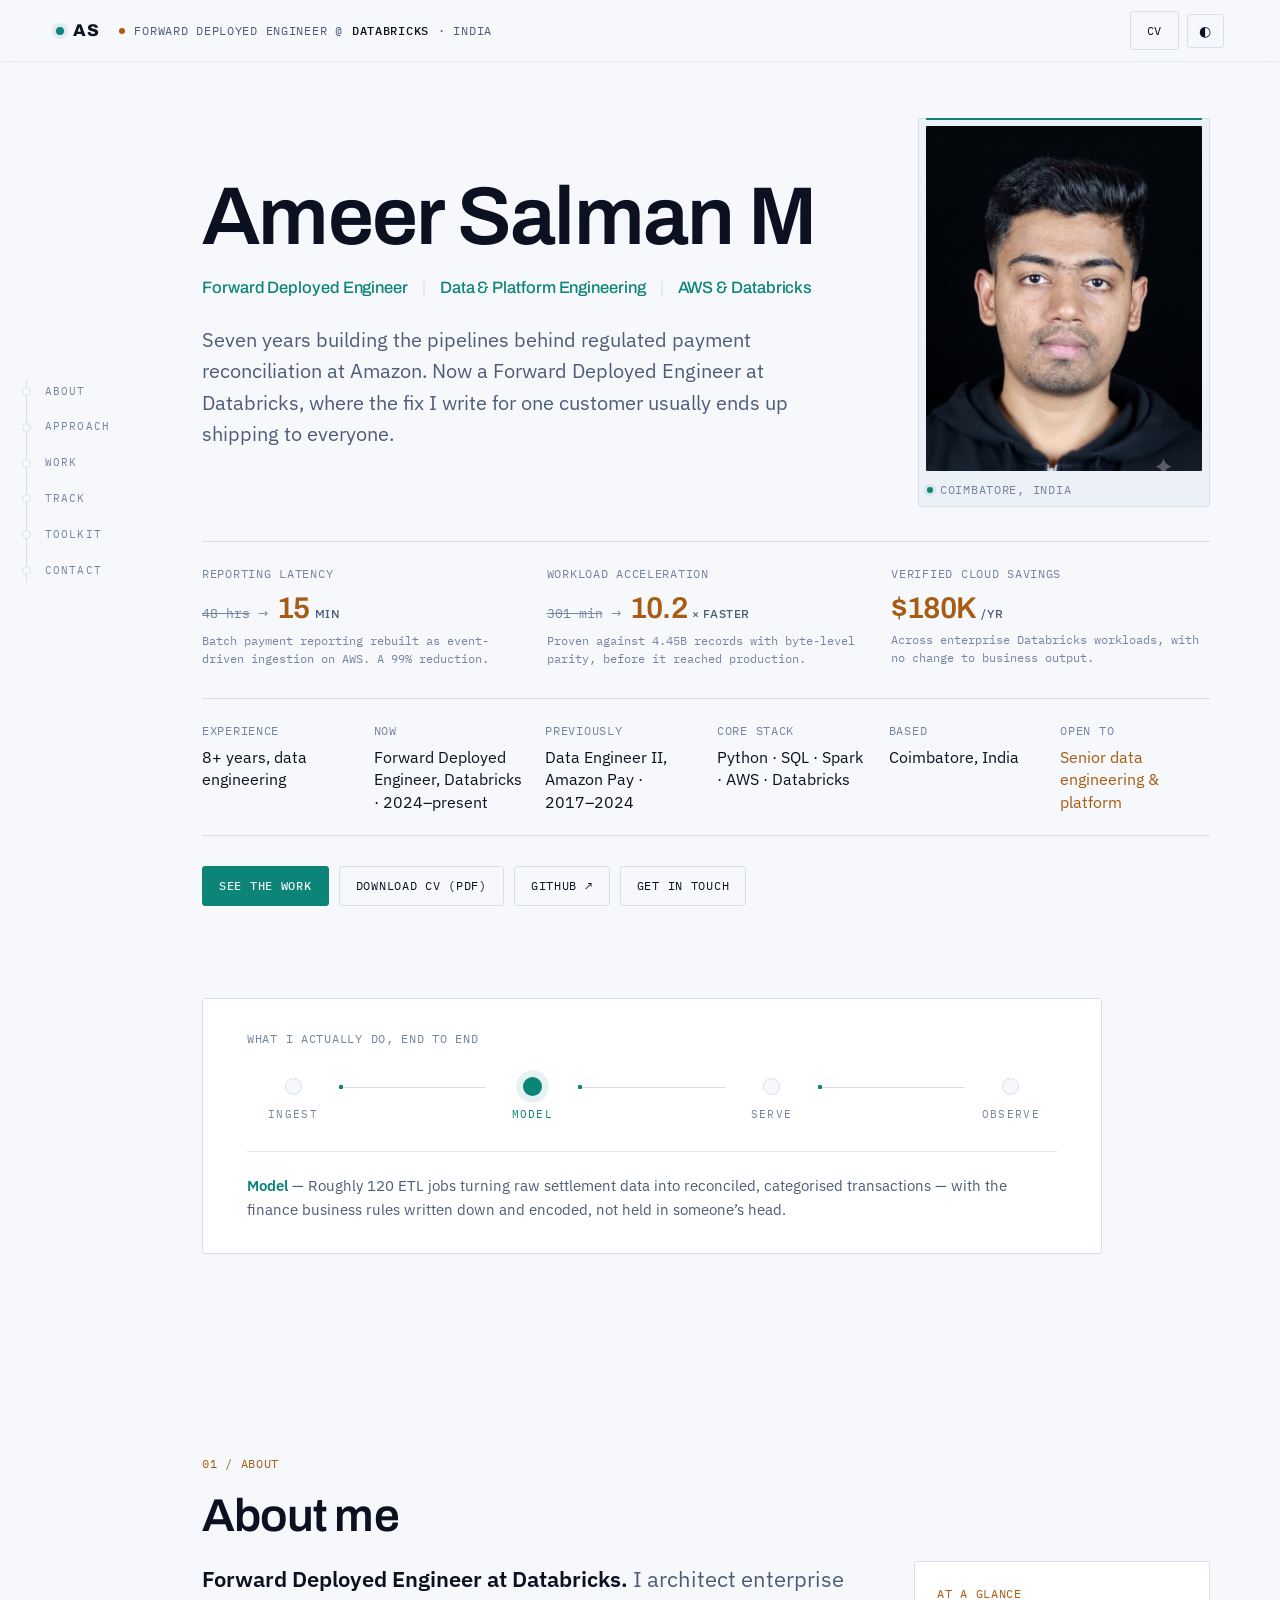
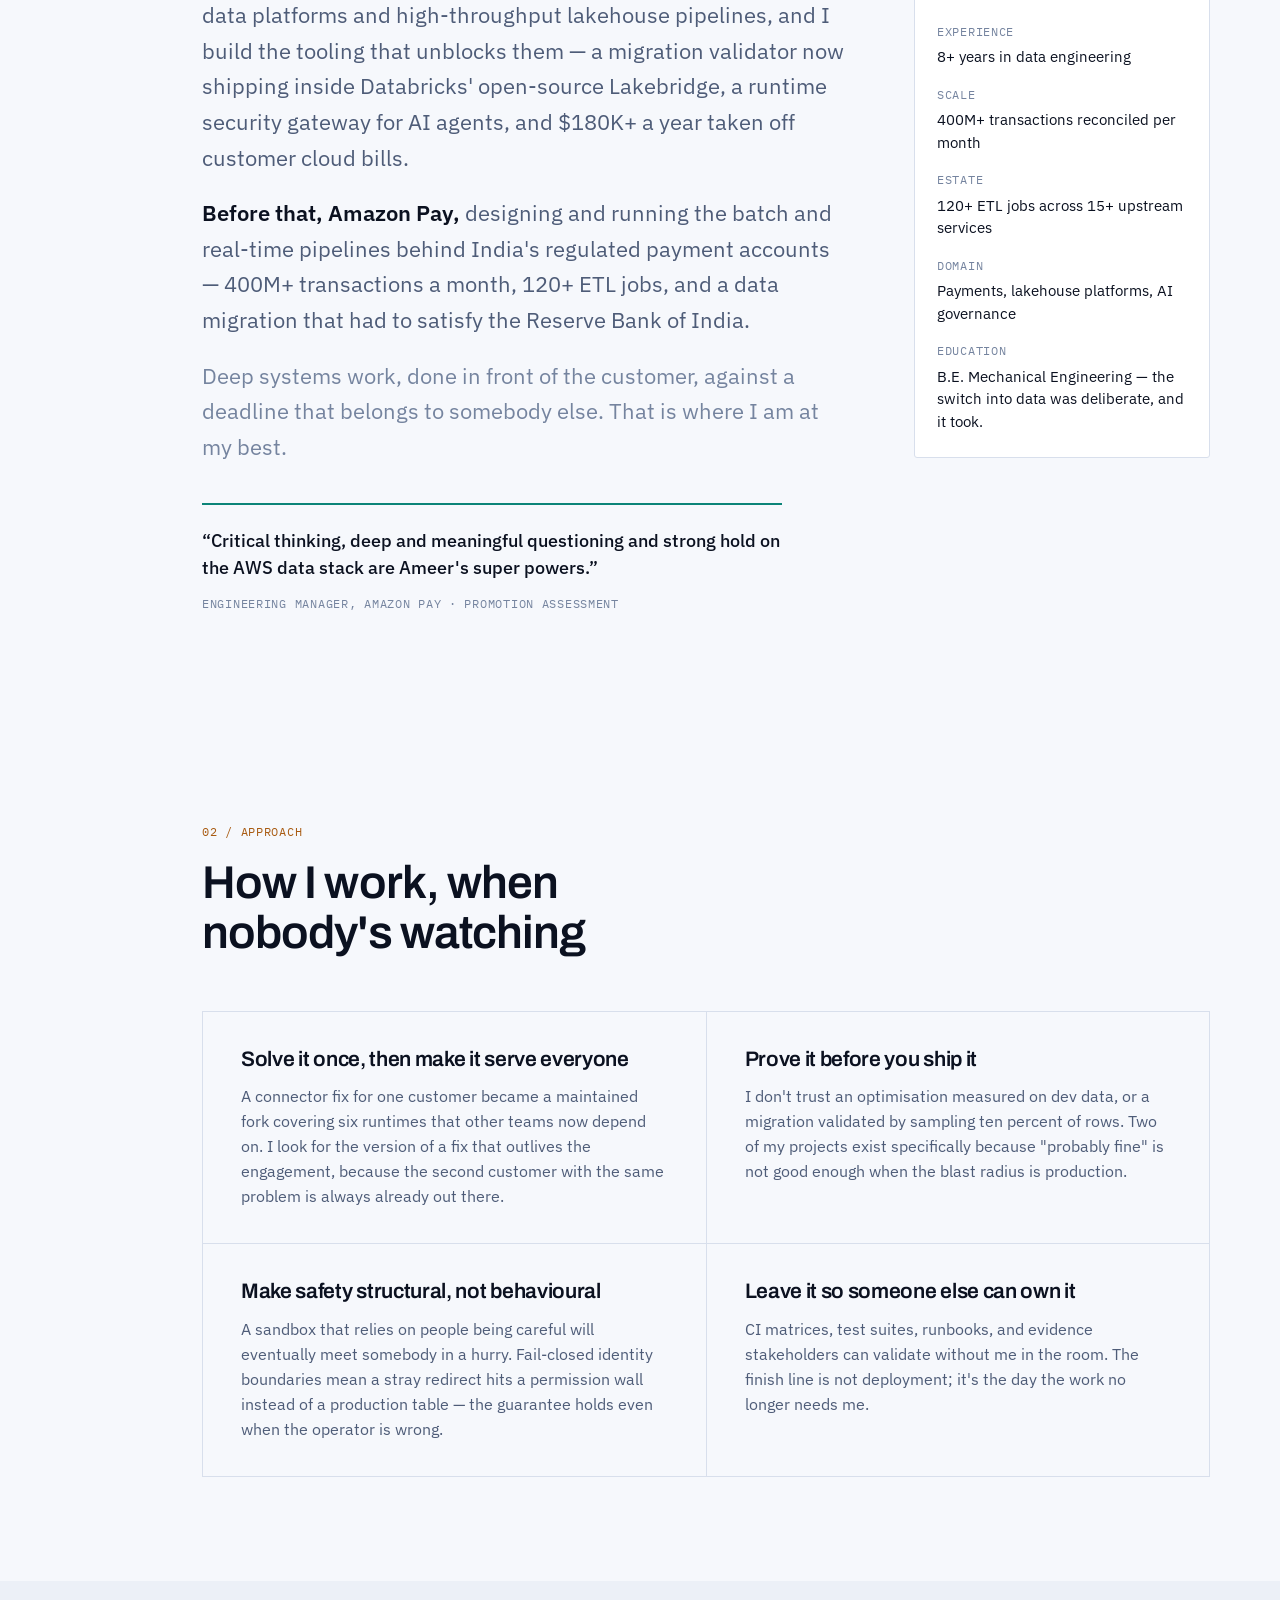
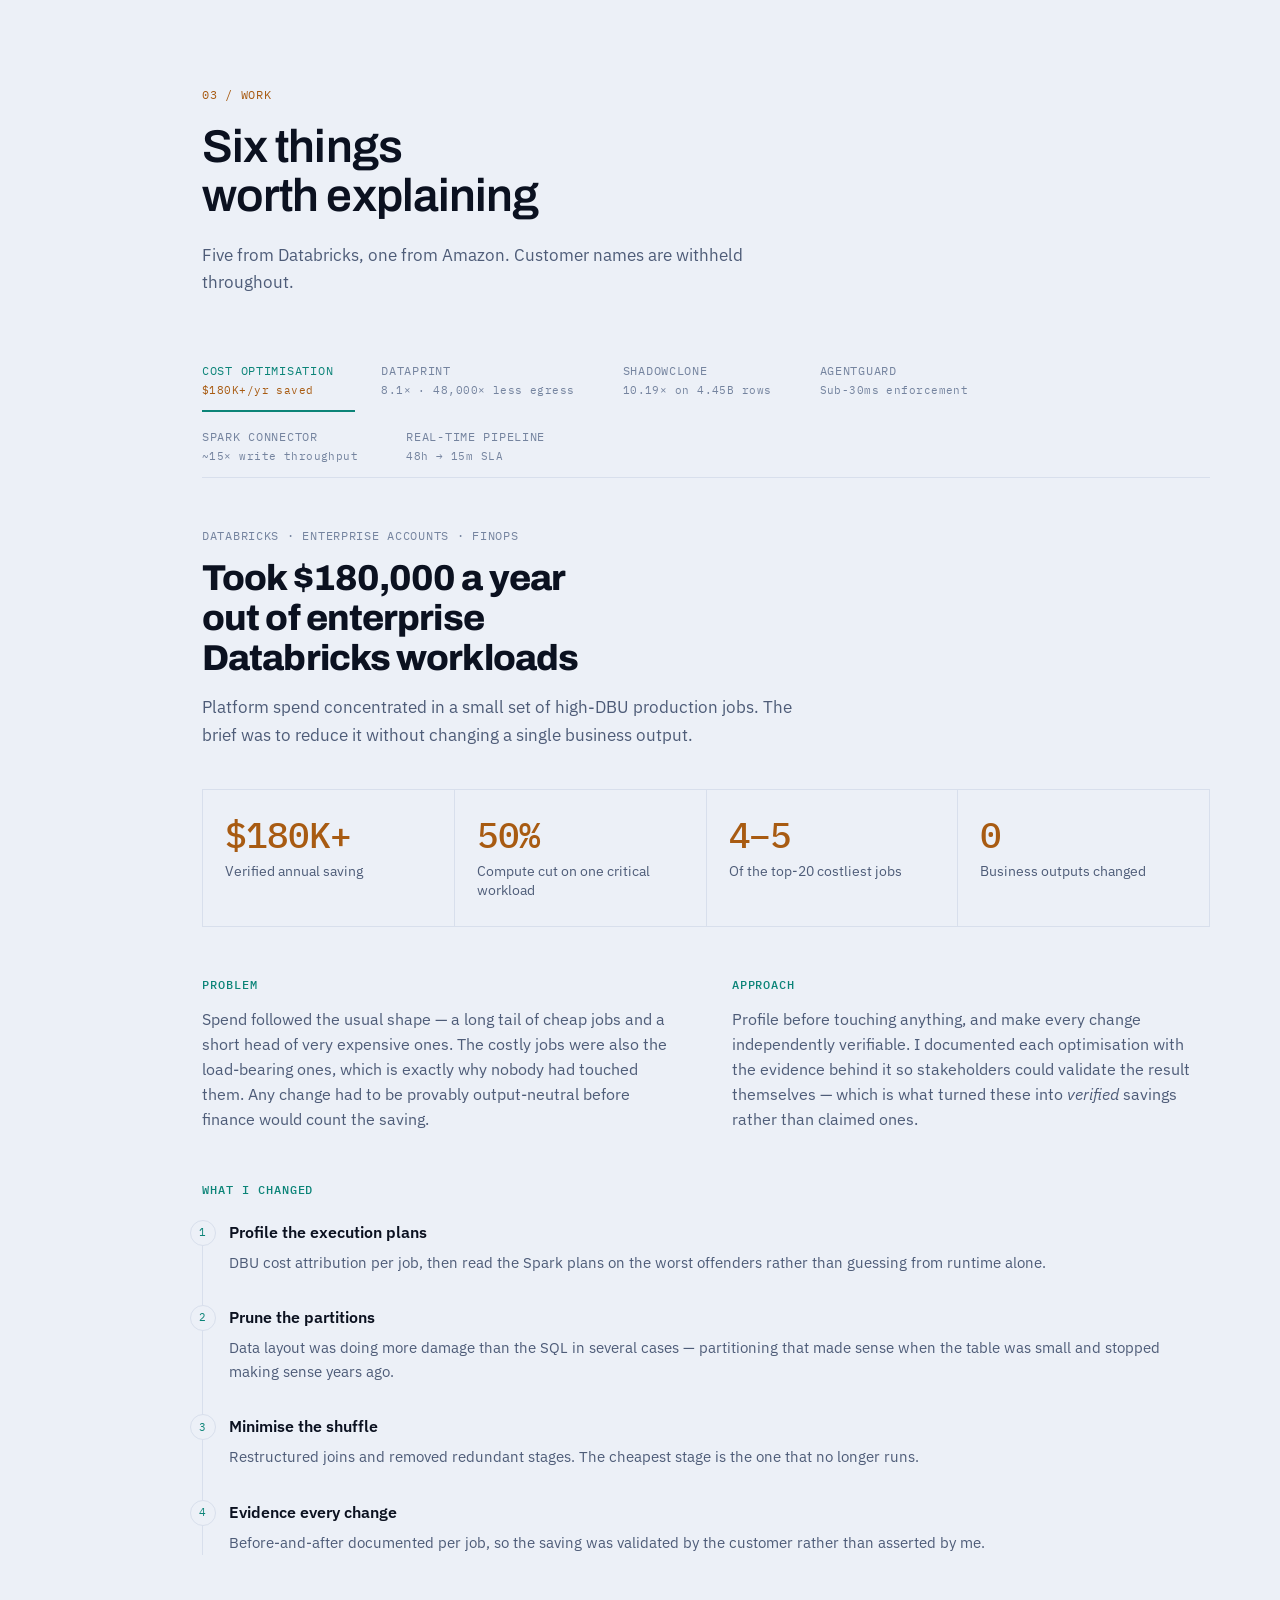
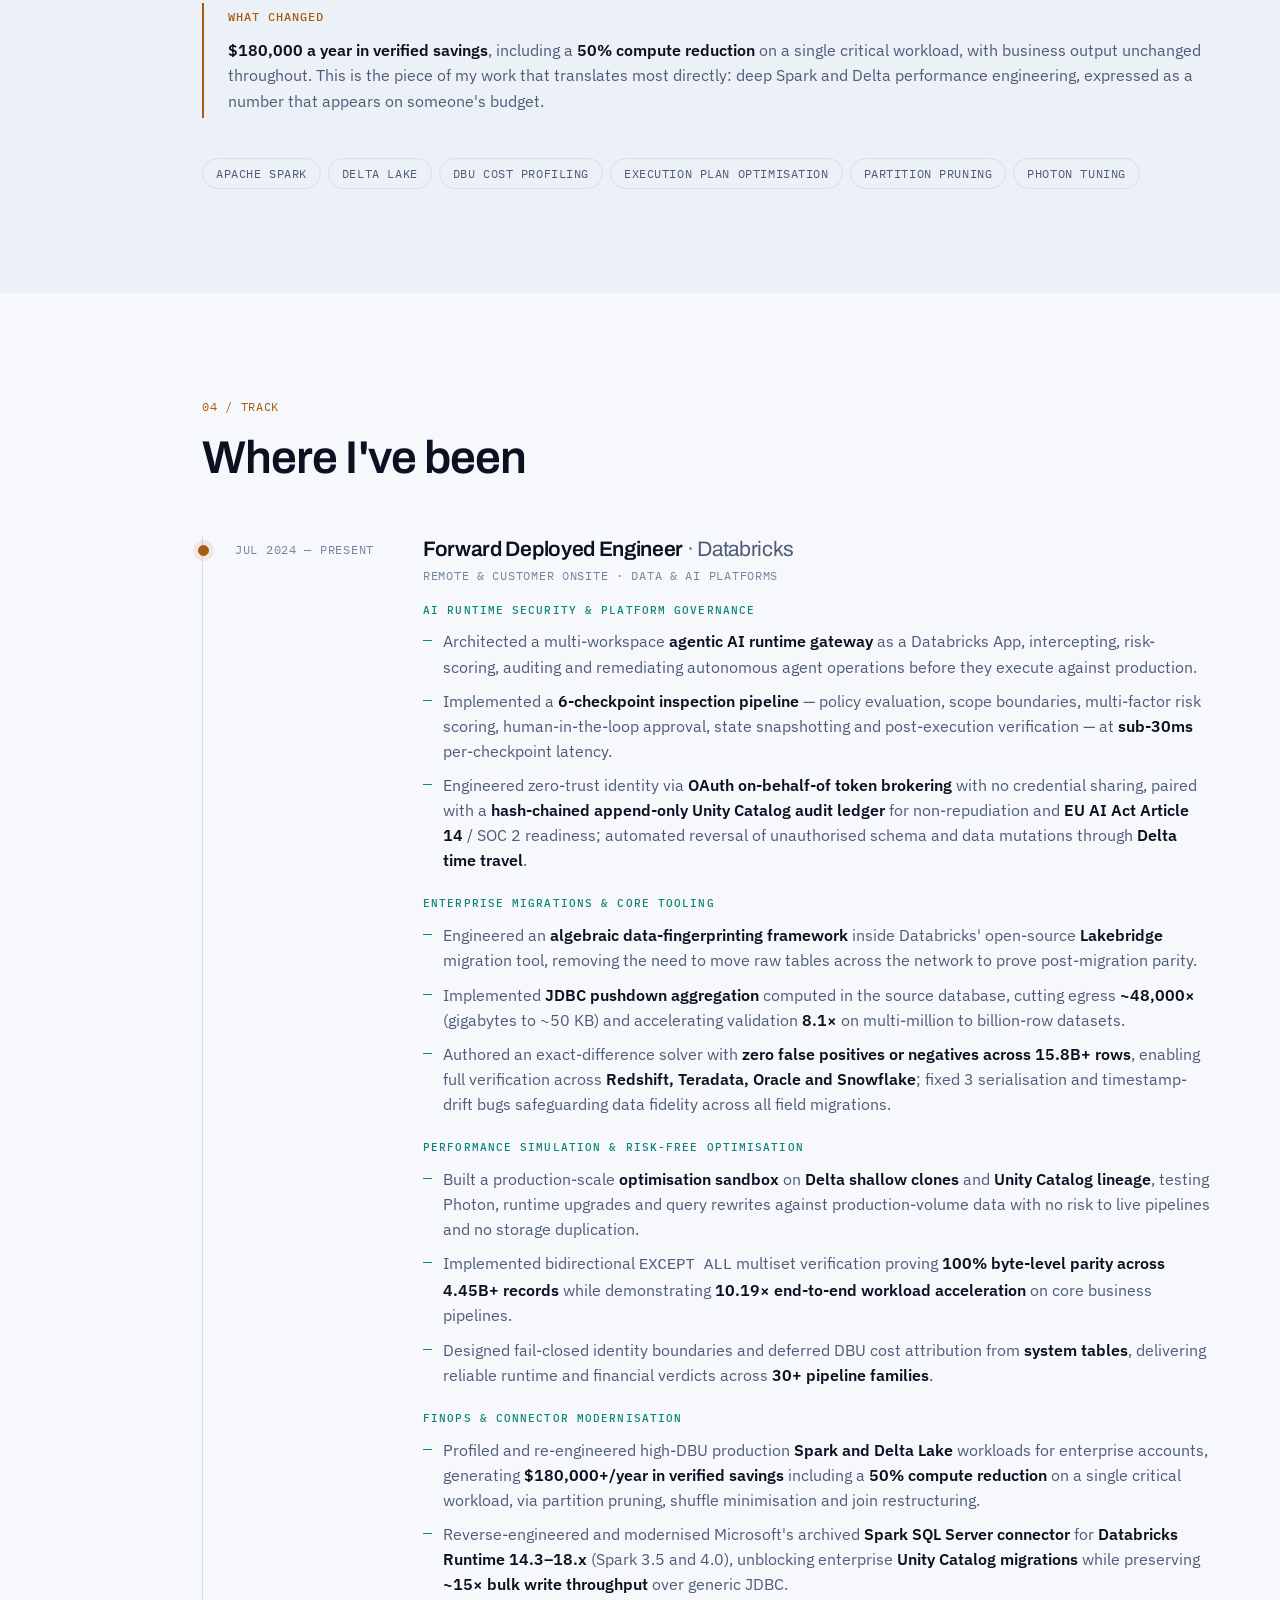
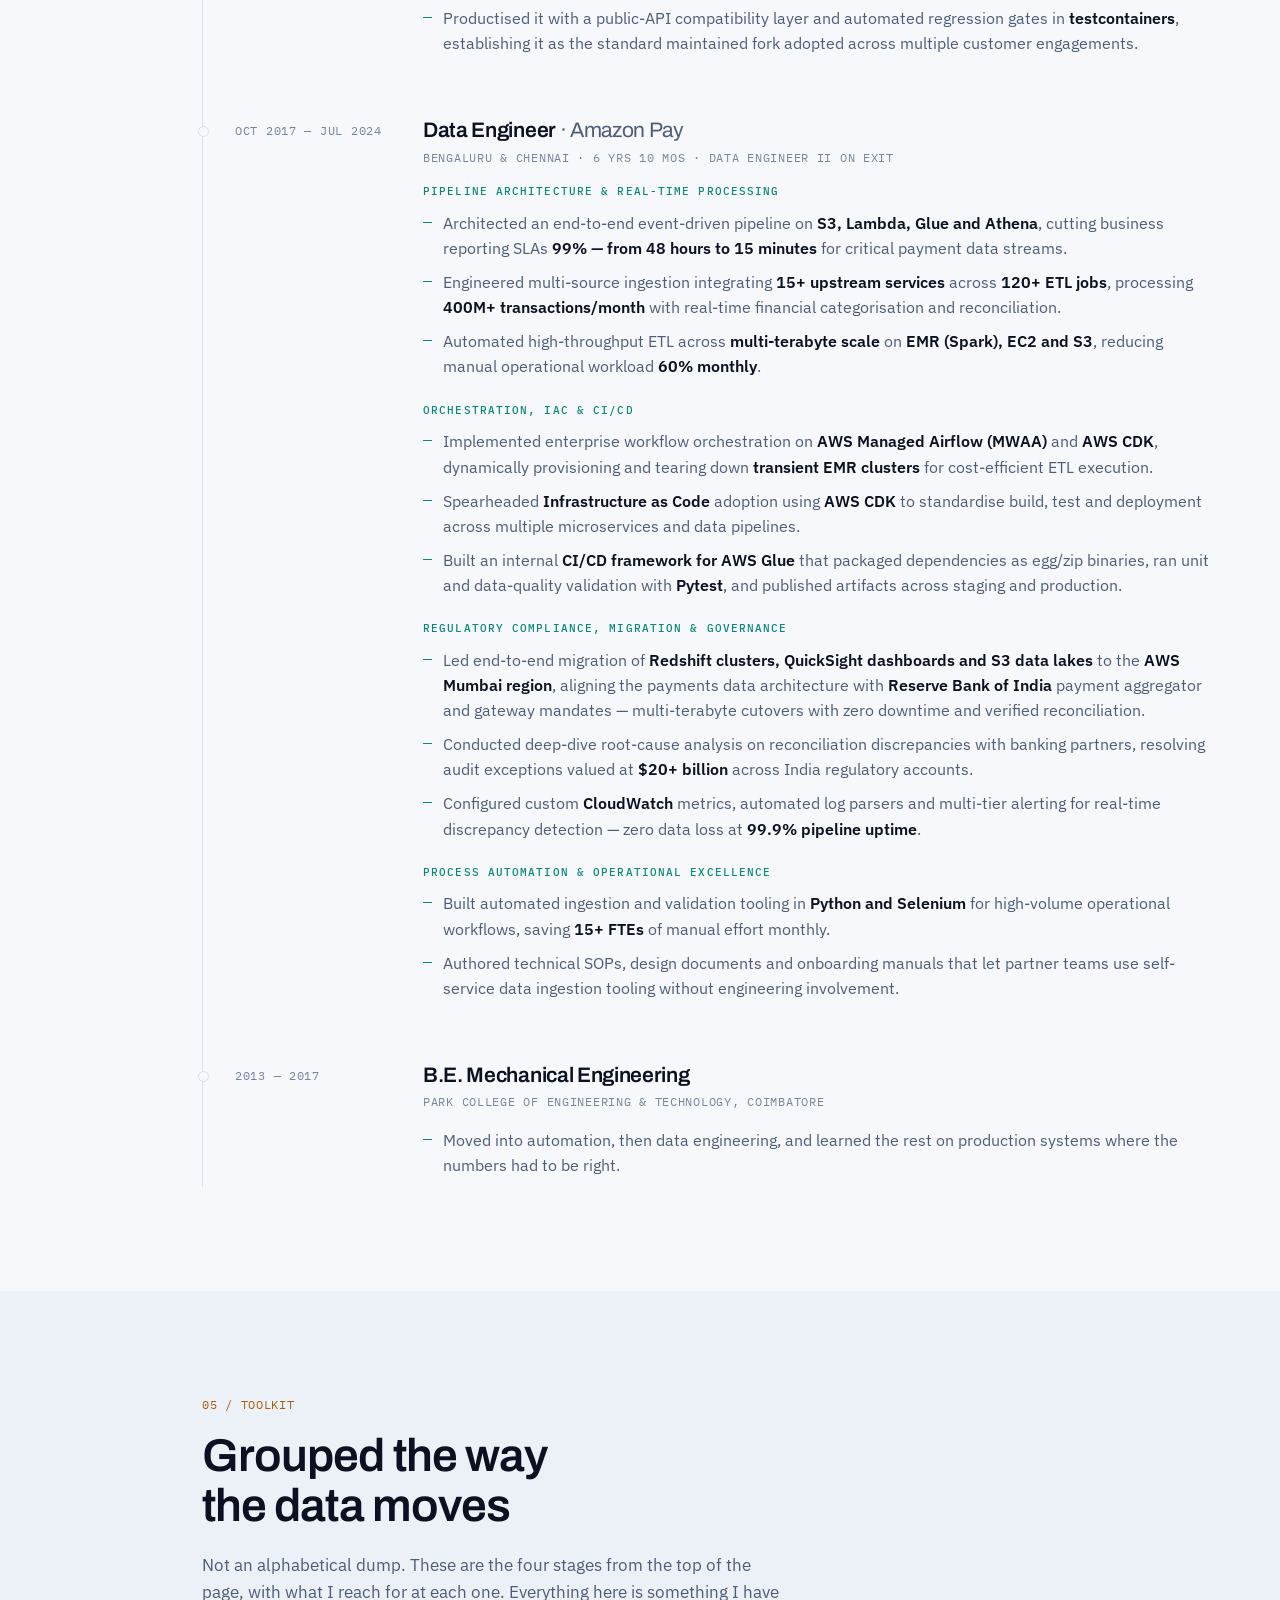
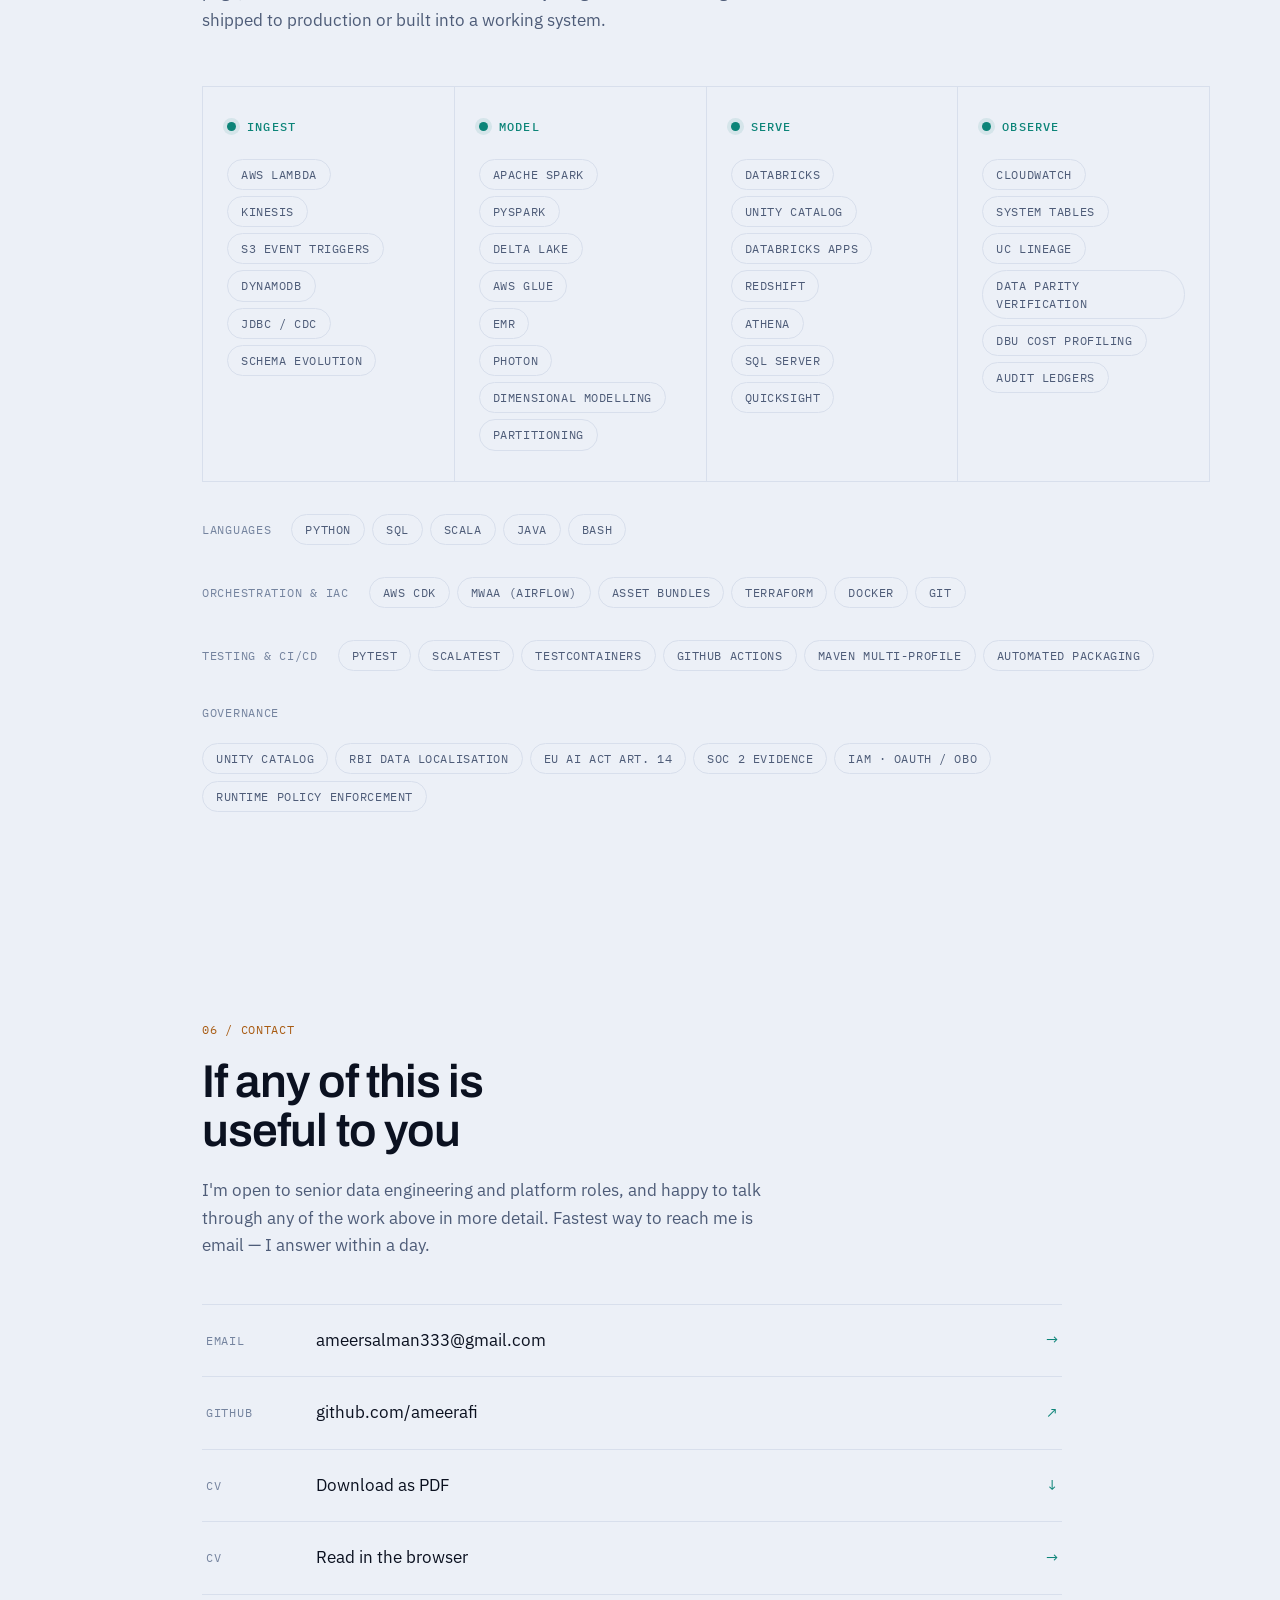
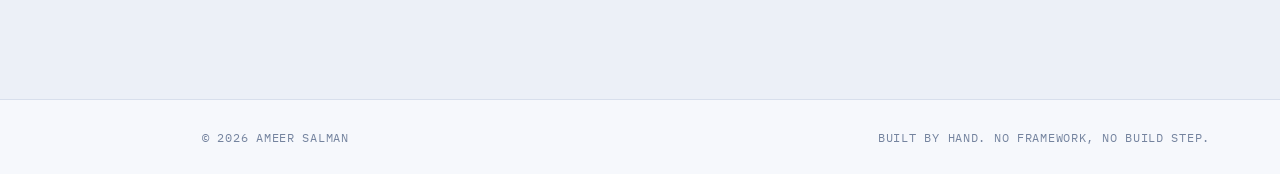
==== commit 5ae9dbaa: "Audit exception figure is USD, not INR Confirmed by Ameer: $20+ billion, not the ₹20+ billion the co" ====
--- a/index.html
+++ b/index.html
@@ -607,7 +607,7 @@
                 <b>Reserve Bank of India</b> payment aggregator and gateway mandates &mdash; multi-terabyte
                 cutovers with zero downtime and verified reconciliation.</li>
               <li>Conducted deep-dive root-cause analysis on reconciliation discrepancies with banking
-                partners, resolving audit exceptions valued at <b>₹20+ billion</b> across India regulatory
+                partners, resolving audit exceptions valued at <b>$20+ billion</b> across India regulatory
                 accounts.</li>
               <li>Configured custom <b>CloudWatch</b> metrics, automated log parsers and multi-tier
                 alerting for real-time discrepancy detection &mdash; zero data loss at <b>99.9% pipeline
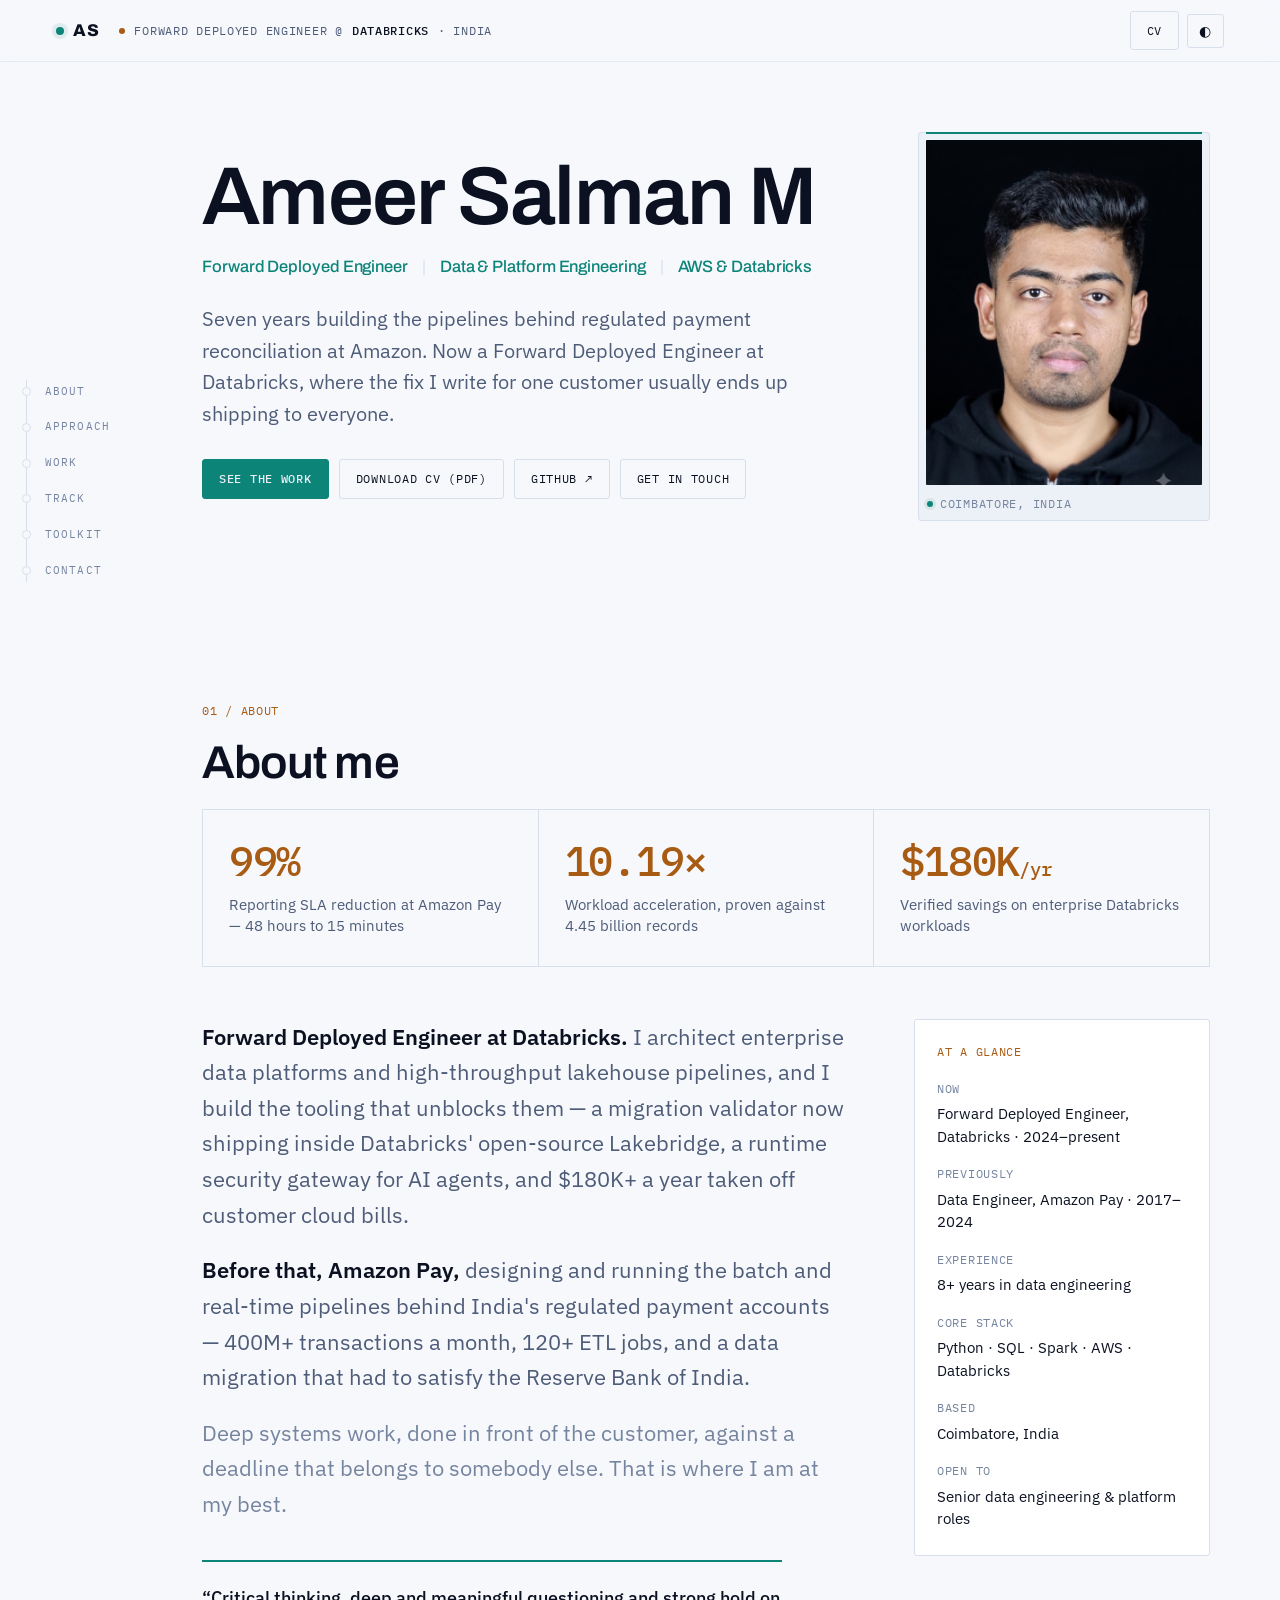
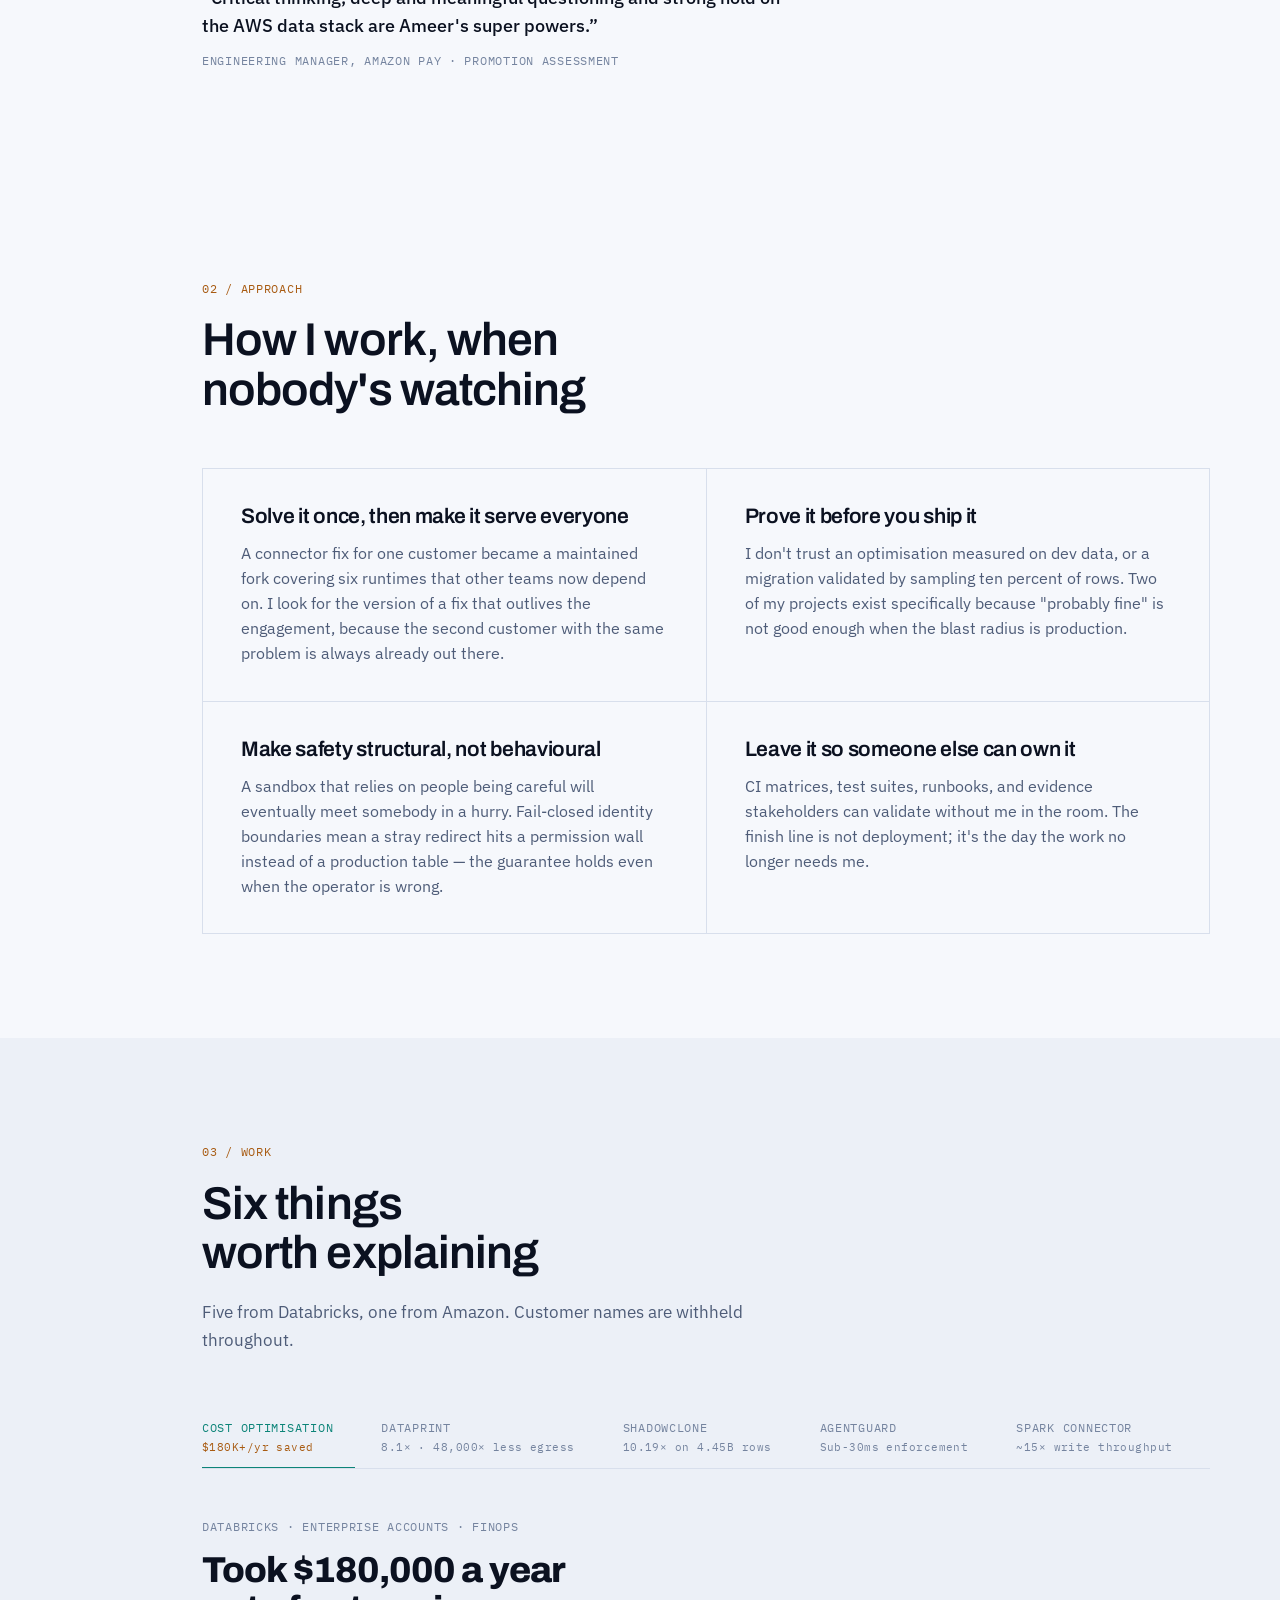
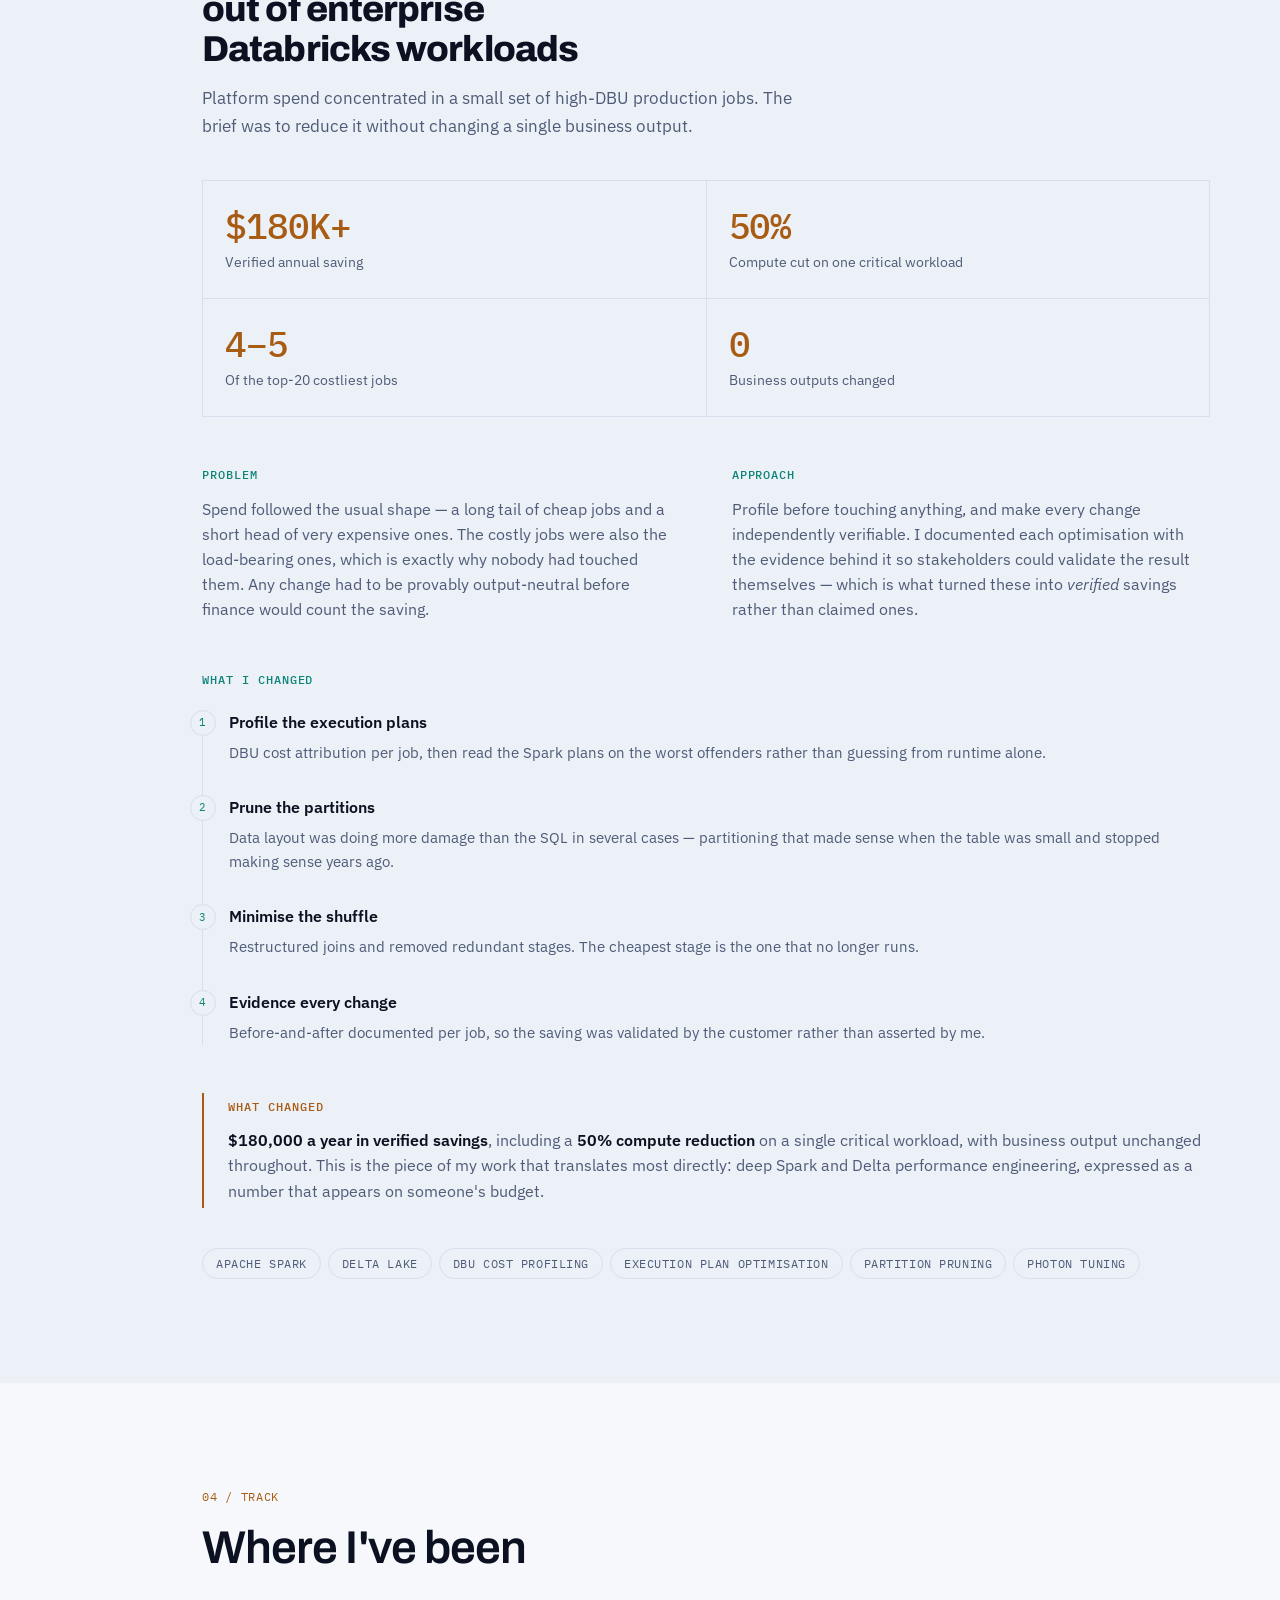
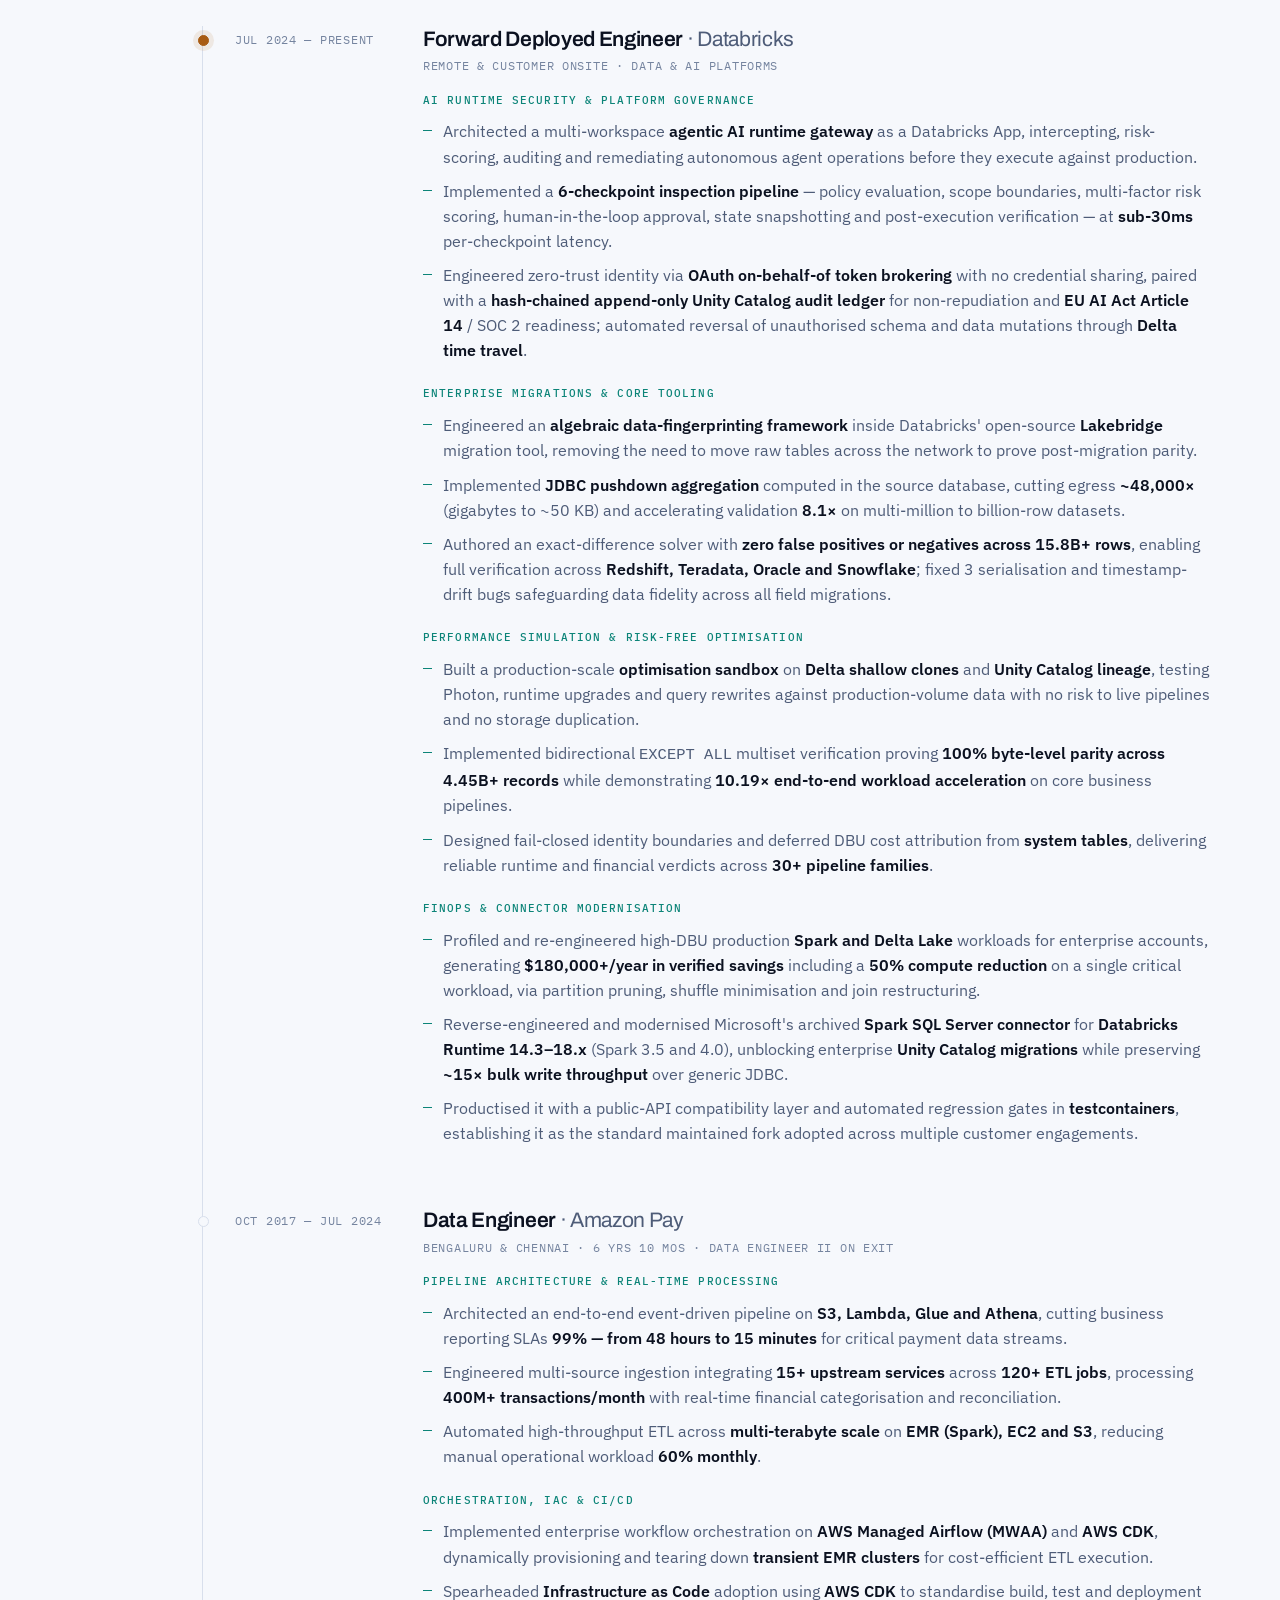
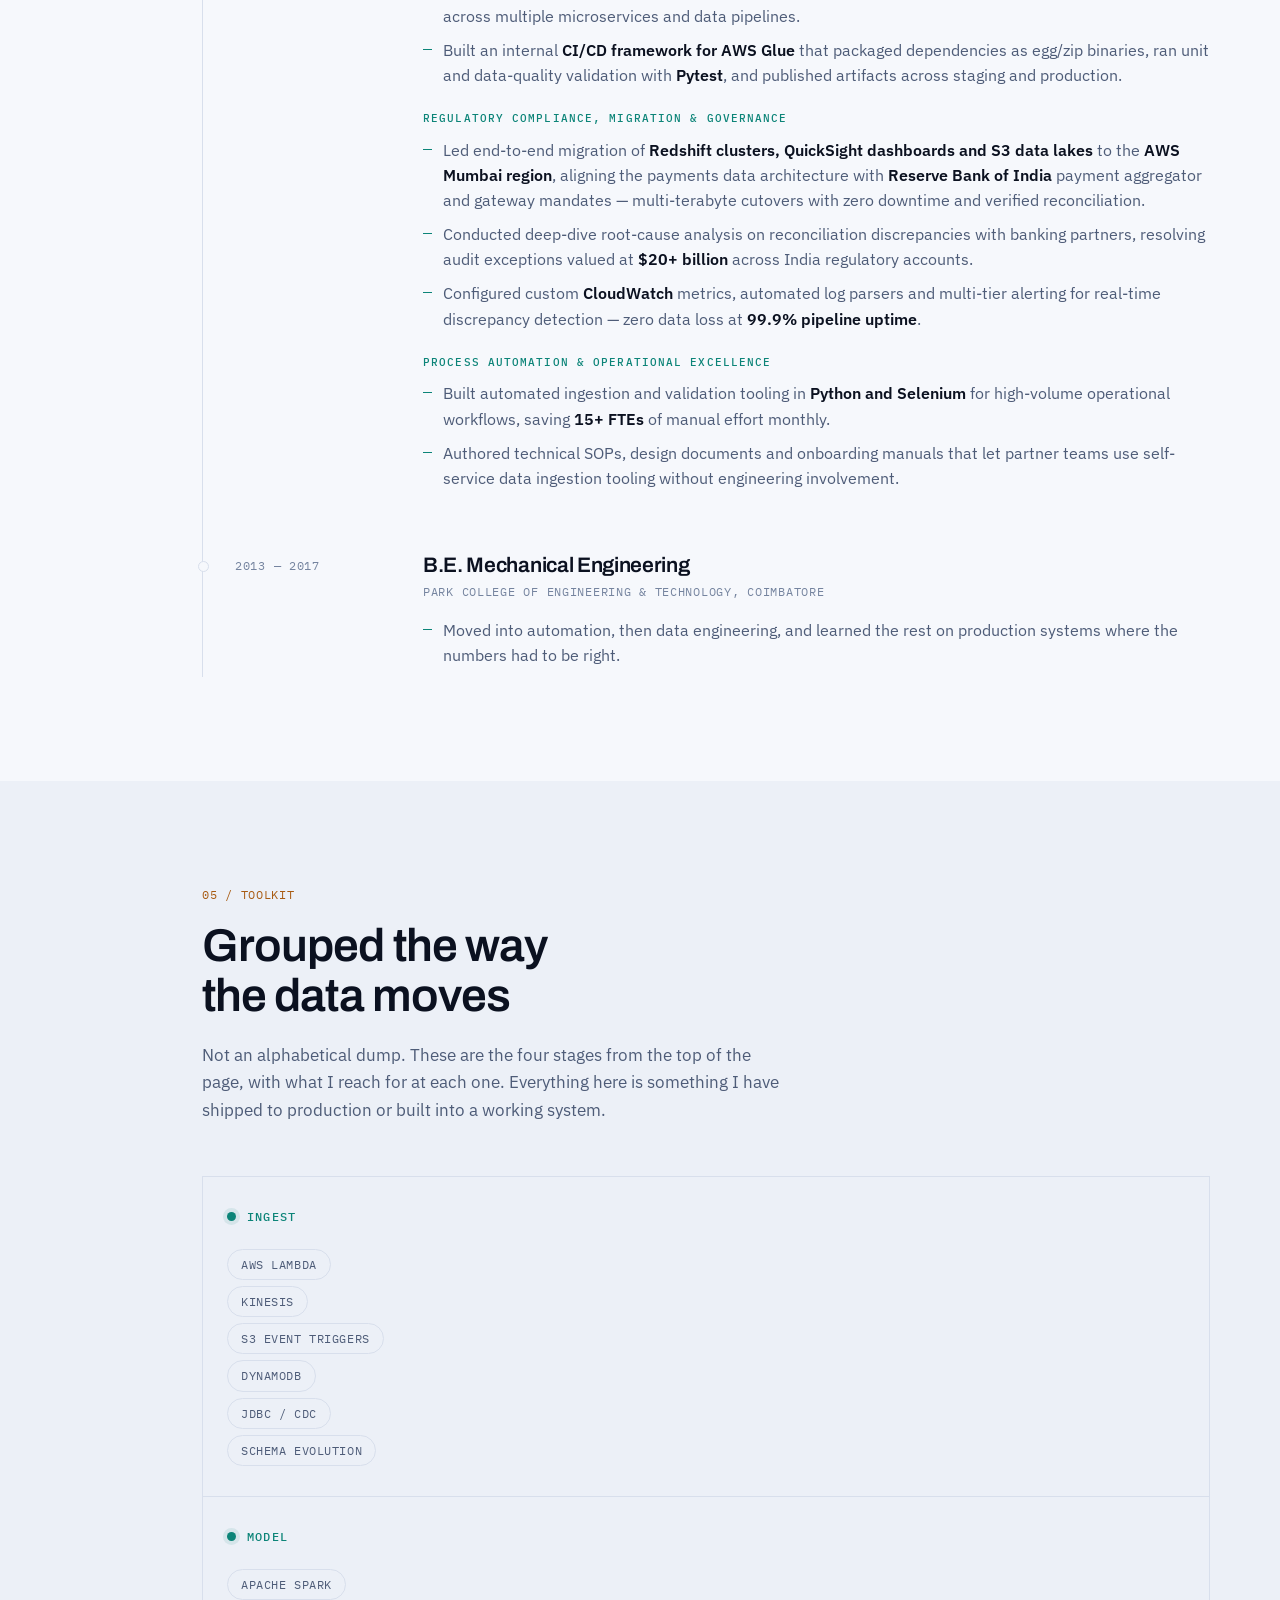
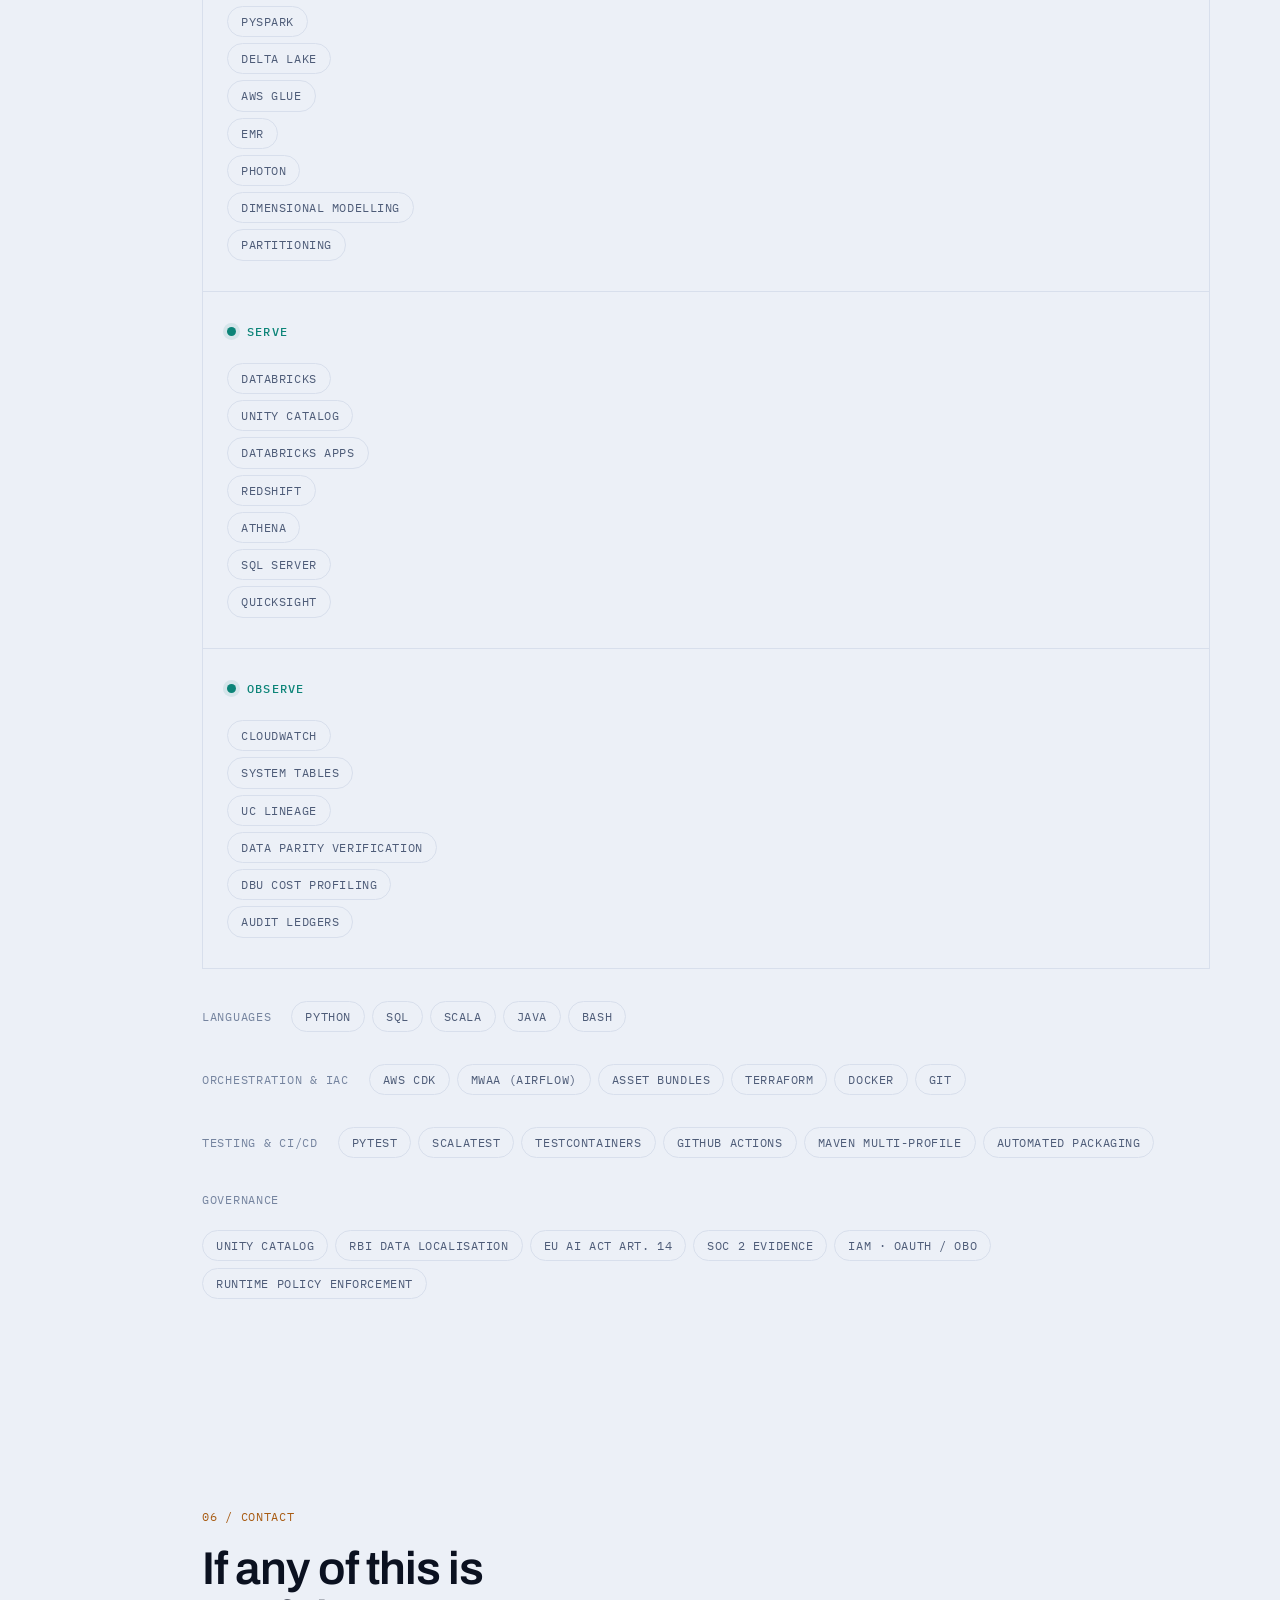
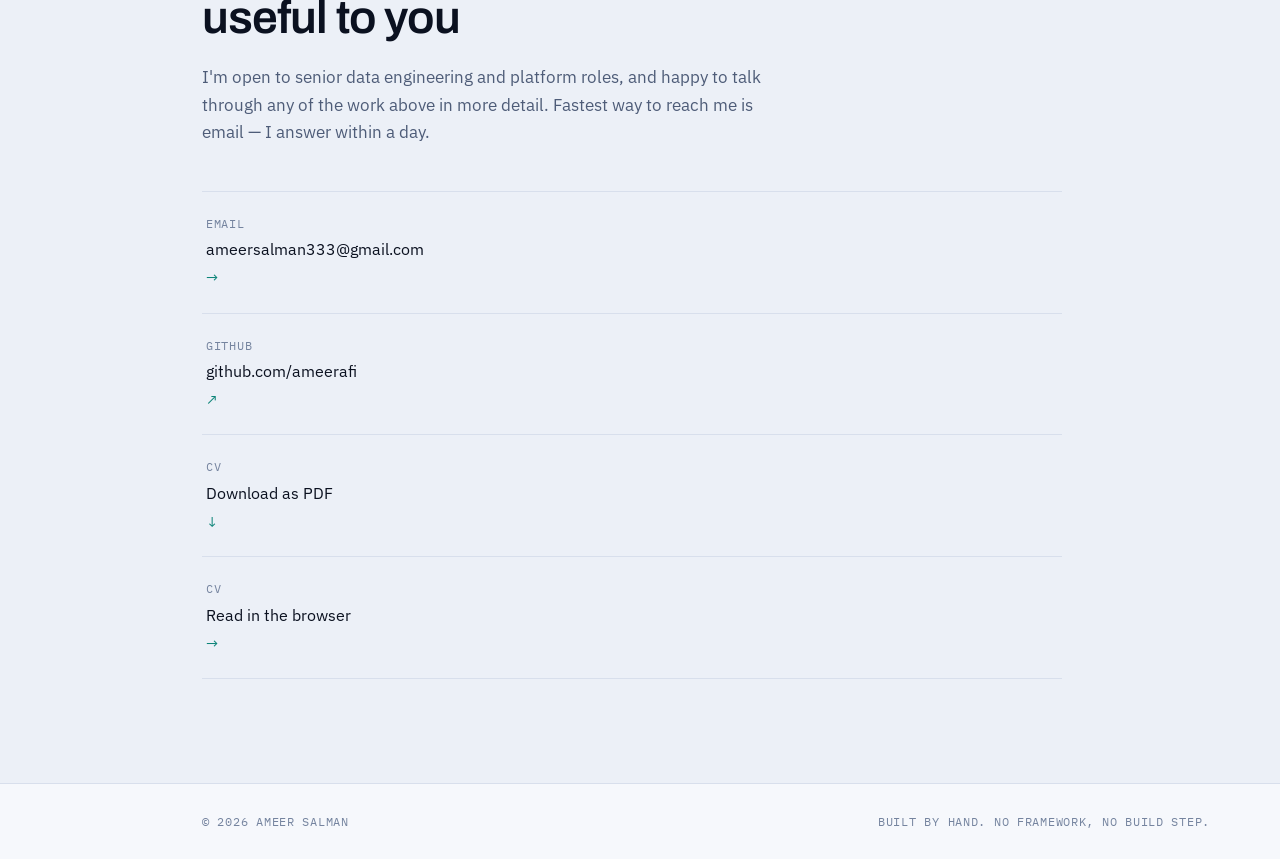
==== commit 8019061f: "Simplify the landing screen Removed the pipeline diagram - it was decorative rather than factual, an" ====
--- a/index.html
+++ b/index.html
@@ -77,6 +77,12 @@
           <span class="pair"><span class="bar" aria-hidden="true">|</span>AWS &amp; Databricks</span>
         </p>
         <p class="lede">Seven years building the pipelines behind regulated payment reconciliation at Amazon. Now a Forward Deployed Engineer at Databricks, where the fix I write for one customer usually ends up shipping to everyone.</p>
+        <div class="hero-links">
+          <a class="btn btn-solid" href="#work">See the work</a>
+          <a class="btn btn-ghost" href="assets/Ameer-Salman-CV.pdf" download>Download CV (PDF)</a>
+          <a class="btn btn-ghost" href="https://github.com/ameerafi" target="_blank" rel="noopener">GitHub ↗</a>
+          <a class="btn btn-ghost" href="#contact">Get in touch</a>
+        </div>
       </div>
 
       <figure class="portrait-frame">
@@ -85,72 +91,6 @@
       </figure>
     </div>
 
-    <dl class="impact">
-      <div class="impact-item">
-        <dt class="mono">Reporting latency</dt>
-        <dd><span class="impact-from">48 hrs</span><span class="impact-arrow" aria-hidden="true">&rarr;</span><span class="impact-to">15<span class="u">min</span></span></dd>
-        <p class="impact-note">Batch payment reporting rebuilt as event-driven ingestion on AWS. A 99% reduction.</p>
-      </div>
-      <div class="impact-item">
-        <dt class="mono">Workload acceleration</dt>
-        <dd><span class="impact-from">301 min</span><span class="impact-arrow" aria-hidden="true">&rarr;</span><span class="impact-to">10.2<span class="u">&times; faster</span></span></dd>
-        <p class="impact-note">Proven against 4.45B records with byte-level parity, before it reached production.</p>
-      </div>
-      <div class="impact-item">
-        <dt class="mono">Verified cloud savings</dt>
-        <dd><span class="impact-to">$180K<span class="u">/yr</span></span></dd>
-        <p class="impact-note">Across enterprise Databricks workloads, with no change to business output.</p>
-      </div>
-    </dl>
-
-    <dl class="facts">
-      <div class="fact"><dt class="mono">Experience</dt><dd>8+ years, data engineering</dd></div>
-      <div class="fact"><dt class="mono">Now</dt><dd>Forward Deployed Engineer, Databricks &middot; 2024&ndash;present</dd></div>
-      <div class="fact"><dt class="mono">Previously</dt><dd>Data Engineer II, Amazon Pay &middot; 2017&ndash;2024</dd></div>
-      <div class="fact"><dt class="mono">Core stack</dt><dd>Python &middot; SQL &middot; Spark &middot; AWS &middot; Databricks</dd></div>
-      <div class="fact"><dt class="mono">Based</dt><dd>Coimbatore, India</dd></div>
-      <div class="fact"><dt class="mono">Open to</dt><dd>Senior data engineering &amp; platform</dd></div>
-    </dl>
-
-    <div class="hero-links">
-      <a class="btn btn-solid" href="#work">See the work</a>
-      <a class="btn btn-ghost" href="assets/Ameer-Salman-CV.pdf" download>Download CV (PDF)</a>
-      <a class="btn btn-ghost" href="https://github.com/ameerafi" target="_blank" rel="noopener">GitHub ↗</a>
-      <a class="btn btn-ghost" href="#contact">Get in touch</a>
-    </div>
-
-    <figure class="pipeline-figure">
-      <figcaption class="mono pipeline-cap">What I actually do, end to end</figcaption>
-
-      <div class="pipeline" id="pipeline">
-        <button class="stage is-active" data-stage="ingest" aria-describedby="stageDetail">
-          <span class="stage-node" aria-hidden="true"></span>
-          <span class="stage-name mono">Ingest</span>
-        </button>
-        <span class="conduit" aria-hidden="true"><i class="packet"></i><i class="packet"></i><i class="packet"></i></span>
-
-        <button class="stage" data-stage="model" aria-describedby="stageDetail">
-          <span class="stage-node" aria-hidden="true"></span>
-          <span class="stage-name mono">Model</span>
-        </button>
-        <span class="conduit" aria-hidden="true"><i class="packet"></i><i class="packet"></i><i class="packet"></i></span>
-
-        <button class="stage" data-stage="serve" aria-describedby="stageDetail">
-          <span class="stage-node" aria-hidden="true"></span>
-          <span class="stage-name mono">Serve</span>
-        </button>
-        <span class="conduit" aria-hidden="true"><i class="packet"></i><i class="packet"></i><i class="packet"></i></span>
-
-        <button class="stage" data-stage="observe" aria-describedby="stageDetail">
-          <span class="stage-node" aria-hidden="true"></span>
-          <span class="stage-name mono">Observe</span>
-        </button>
-      </div>
-
-      <p class="stage-detail" id="stageDetail" aria-live="polite">
-        <b>Ingest</b> — around fifteen source systems: database change streams, cross-account replicated files, and bank statements that arrive as text and have to be parsed before anyone can trust them.
-      </p>
-    </figure>
   </div>
 </section>
 
@@ -159,6 +99,21 @@
   <div class="wrap">
     <p class="section-tag mono">01 / About</p>
     <h2 class="section-title">About me</h2>
+
+    <dl class="stats">
+      <div class="stat">
+        <dt class="stat-val mono">99%</dt>
+        <dd class="stat-lbl">Reporting SLA reduction at Amazon Pay &mdash; 48 hours to 15 minutes</dd>
+      </div>
+      <div class="stat">
+        <dt class="stat-val mono">10.19&times;</dt>
+        <dd class="stat-lbl">Workload acceleration, proven against 4.45 billion records</dd>
+      </div>
+      <div class="stat">
+        <dt class="stat-val mono">$180K<span class="stat-u">/yr</span></dt>
+        <dd class="stat-lbl">Verified savings on enterprise Databricks workloads</dd>
+      </div>
+    </dl>
 
     <div class="about-grid">
       <div class="about-main">
@@ -188,11 +143,12 @@
       <aside class="about-side">
         <p class="mono about-side-label">At a glance</p>
         <dl class="about-side-list">
+          <div><dt class="mono">Now</dt><dd>Forward Deployed Engineer, Databricks &middot; 2024&ndash;present</dd></div>
+          <div><dt class="mono">Previously</dt><dd>Data Engineer, Amazon Pay &middot; 2017&ndash;2024</dd></div>
           <div><dt class="mono">Experience</dt><dd>8+ years in data engineering</dd></div>
-          <div><dt class="mono">Scale</dt><dd>400M+ transactions reconciled per month</dd></div>
-          <div><dt class="mono">Estate</dt><dd>120+ ETL jobs across 15+ upstream services</dd></div>
-          <div><dt class="mono">Domain</dt><dd>Payments, lakehouse platforms, AI governance</dd></div>
-          <div><dt class="mono">Education</dt><dd>B.E. Mechanical Engineering &mdash; the switch into data was deliberate, and it took.</dd></div>
+          <div><dt class="mono">Core stack</dt><dd>Python &middot; SQL &middot; Spark &middot; AWS &middot; Databricks</dd></div>
+          <div><dt class="mono">Based</dt><dd>Coimbatore, India</dd></div>
+          <div><dt class="mono">Open to</dt><dd>Senior data engineering &amp; platform roles</dd></div>
         </dl>
       </aside>
     </div>
--- a/css/style.css
+++ b/css/style.css
@@ -190,7 +190,7 @@
 
 /* ---------------- HERO ---------------- */
 
-.hero { padding: 118px 0 96px; padding-left: var(--rail-w); }
+.hero { padding: 132px 0 76px; padding-left: var(--rail-w); }
 
 /* Portrait beside the masthead. Text column is the wider of the two so the
    photograph supports the name rather than competing with it. */
@@ -199,7 +199,7 @@
   grid-template-columns: minmax(0, 1fr) 292px;
   gap: clamp(28px, 5vw, 64px);
   align-items: center;
-  margin-bottom: 34px;
+  margin-bottom: 0;
 }
 
 @media (max-width: 900px) {
@@ -272,123 +272,8 @@
 
 /* ---- impact strip: the delta readings, arrow notation ---- */
 
-.impact {
-  display: grid;
-  grid-template-columns: repeat(auto-fit, minmax(178px, 1fr));
-  gap: 18px 26px;
-  border-top: 1px solid var(--line);
-  padding-top: 22px;
-  margin-bottom: 30px;
-}
-.impact-item dt { color: var(--text-faint); margin-bottom: 9px; }
-.impact-item dd { margin: 0; display: flex; align-items: baseline; gap: 8px; flex-wrap: wrap; }
-.impact-from {
-  font-family: var(--mono); font-size: 13px;
-  color: var(--text-faint); text-decoration: line-through;
-  text-decoration-thickness: 1px;
-}
-.impact-arrow { color: var(--text-faint); font-size: 13px; }
-.impact-to {
-  font-family: var(--display); font-weight: 600;
-  font-size: clamp(23px, 2.7vw, 30px);
-  letter-spacing: -.02em; color: var(--pulse);
-  line-height: 1; font-variant-numeric: tabular-nums;
-}
-.impact-to .u {
-  font-family: var(--body); font-size: 12px; font-weight: 500;
-  letter-spacing: .05em; text-transform: uppercase;
-  color: var(--text-dim); margin-left: 5px;
-}
-.impact-note {
-  font-family: var(--mono); font-size: 11.5px; line-height: 1.55;
-  color: var(--text-faint); margin-top: 8px;
-}
-
-/* ---- the scan layer: recruiter facts, above the fold ---- */
-
-.facts {
-  display: grid;
-  grid-template-columns: repeat(auto-fit, minmax(136px, 1fr));
-  gap: 20px 22px;
-  border-top: 1px solid var(--line);
-  border-bottom: 1px solid var(--line);
-  padding: 22px 0;
-  margin-bottom: 30px;
-  max-width: 1060px;
-}
-.fact dt { color: var(--text-faint); margin-bottom: 6px; }
-.fact dd { font-size: 15.5px; line-height: 1.45; color: var(--text); }
-.fact:last-child dd { color: var(--pulse); }
-
-.hero-links { display: flex; flex-wrap: wrap; gap: 10px; margin-bottom: 92px; }
-
-/* ---- SIGNATURE: pipeline ---- */
-
-.pipeline-figure {
-  border: 1px solid var(--line);
-  border-radius: var(--r);
-  background: var(--ink-raise);
-  padding: 30px clamp(20px, 4vw, 44px) 26px;
-  max-width: 900px;
-}
-.pipeline-cap { color: var(--text-faint); margin-bottom: 30px; }
-
-.pipeline { display: flex; align-items: flex-start; }
-
-.stage {
-  background: none; border: 0; cursor: pointer; padding: 0;
-  display: flex; flex-direction: column; align-items: center; gap: 12px;
-  flex-shrink: 0; width: 92px;
-}
-.stage-node {
-  width: 17px; height: 17px; border-radius: 50%;
-  border: 1.5px solid var(--line);
-  background: var(--ink);
-  transition: background .3s, border-color .3s, box-shadow .3s, transform .3s;
-}
-.stage-name {
-  color: var(--text-faint); font-size: 11px; letter-spacing: .12em;
-  transition: color .3s;
-}
-.stage:hover .stage-node, .stage:focus-visible .stage-node { border-color: var(--signal); }
-.stage:hover .stage-name, .stage:focus-visible .stage-name { color: var(--text); }
-
-.stage.is-active .stage-node {
-  background: var(--signal); border-color: var(--signal);
-  box-shadow: 0 0 0 6px var(--signal-dim);
-  transform: scale(1.12);
-}
-.stage.is-active .stage-name { color: var(--signal); }
-
-.conduit {
-  flex: 1; position: relative; height: 17px; min-width: 30px;
-}
-.conduit::before {
-  content: ''; position: absolute; inset: 50% 0 auto 0;
-  height: 1px; background: var(--line);
-}
-.packet {
-  position: absolute; top: 50%; left: 0;
-  width: 4px; height: 4px; margin-top: -2px; border-radius: 50%;
-  background: var(--signal);
-  animation: flow 2.4s linear infinite;
-}
-.packet:nth-child(2) { animation-delay: .8s; }
-.packet:nth-child(3) { animation-delay: 1.6s; }
-@keyframes flow {
-  0%   { transform: translateX(0);     opacity: 0 }
-  12%  { opacity: 1 }
-  88%  { opacity: 1 }
-  100% { transform: translateX(var(--run, 180px)); opacity: 0 }
-}
-
-.stage-detail {
-  margin-top: 30px; padding-top: 22px;
-  border-top: 1px solid var(--line-soft);
-  color: var(--text-dim); font-size: 15px; line-height: 1.6;
-  min-height: 76px;
-}
-.stage-detail b { color: var(--signal); font-weight: 600; }
+
+.hero-links { display: flex; flex-wrap: wrap; gap: 10px; margin-top: 30px; }
 
 /* ---------------- BANDS ---------------- */
 
@@ -684,6 +569,26 @@
   color: var(--text-faint); font-family: var(--mono); font-size: 10px;
   letter-spacing: .08em; text-align: center; line-height: 1.5; padding: 10px;
 }
+
+/* ---- headline numbers, stated plainly ---- */
+
+.stats {
+  display: grid; grid-template-columns: repeat(3, 1fr);
+  gap: 1px; background: var(--line);
+  border: 1px solid var(--line);
+  margin-bottom: 52px;
+}
+.stat { background: var(--ink); padding: 30px 26px; }
+.band-alt .stat { background: var(--ink-sunk); }
+.stat-val {
+  display: block; font-size: clamp(30px, 3.6vw, 42px); font-weight: 500;
+  color: var(--pulse); letter-spacing: -.03em; line-height: 1;
+  text-transform: none; margin-bottom: 12px;
+}
+.stat-u { font-size: .45em; letter-spacing: 0; }
+.stat-lbl { font-size: 14.5px; color: var(--text-dim); line-height: 1.45; }
+
+@media (max-width: 820px) { .stats { grid-template-columns: 1fr; } }
 
 /* ---- footer ---- */
 
@@ -728,22 +633,12 @@
   .hero { padding-bottom: 64px; }
   .band { padding: 72px 0; }
   .hero-links { margin-bottom: 56px; }
-
-  /* pipeline turns vertical — same grammar, different axis */
-  .pipeline { flex-direction: column; align-items: flex-start; }
-  .stage { flex-direction: row; width: auto; gap: 16px; }
-  .conduit { width: 17px; min-width: 0; height: 36px; flex: none; margin-left: 0; }
-  .conduit::before { inset: 0 auto 0 50%; width: 1px; height: 100%; }
-  .packet { left: 50%; top: 0; margin: 0 0 0 -2px; animation-name: flowY; }
-  @keyframes flowY {
-    0%   { transform: translateY(0);    opacity: 0 }
     12%  { opacity: 1 }
     88%  { opacity: 1 }
     100% { transform: translateY(36px); opacity: 0 }
   }
   .metrics { grid-template-columns: 1fr 1fr; }
   .kits { grid-template-columns: 1fr; }
-  .facts { grid-template-columns: 1fr 1fr; gap: 18px 20px; }
 
   /* scroll the tabs sideways rather than stacking them four rows deep */
   .tabs {
@@ -765,9 +660,6 @@
     animation-iteration-count: 1 !important;
     transition-duration: .001ms !important;
   }
-  .packet { opacity: .55 !important; }
-  .packet:nth-child(2) { transform: translateX(60px) }
-  .packet:nth-child(3) { transform: translateX(120px) }
 }
 
 @media print {
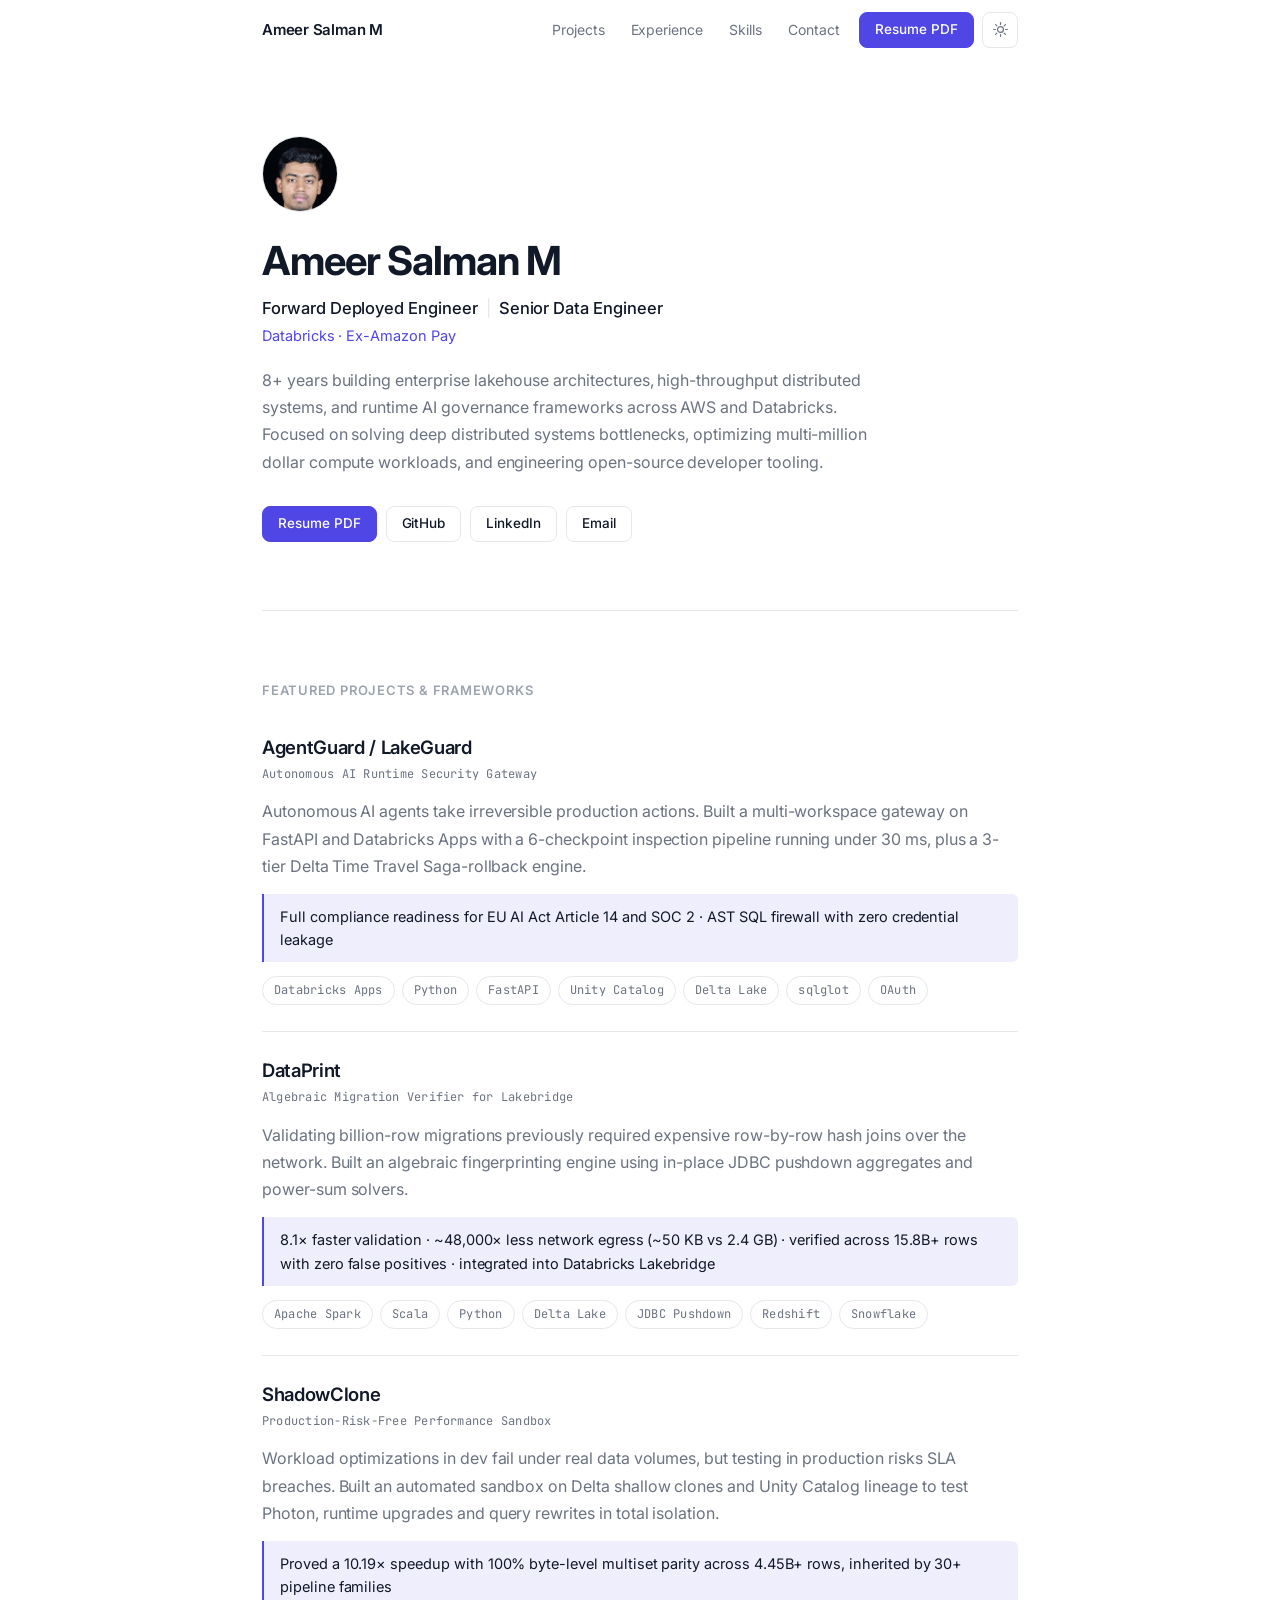
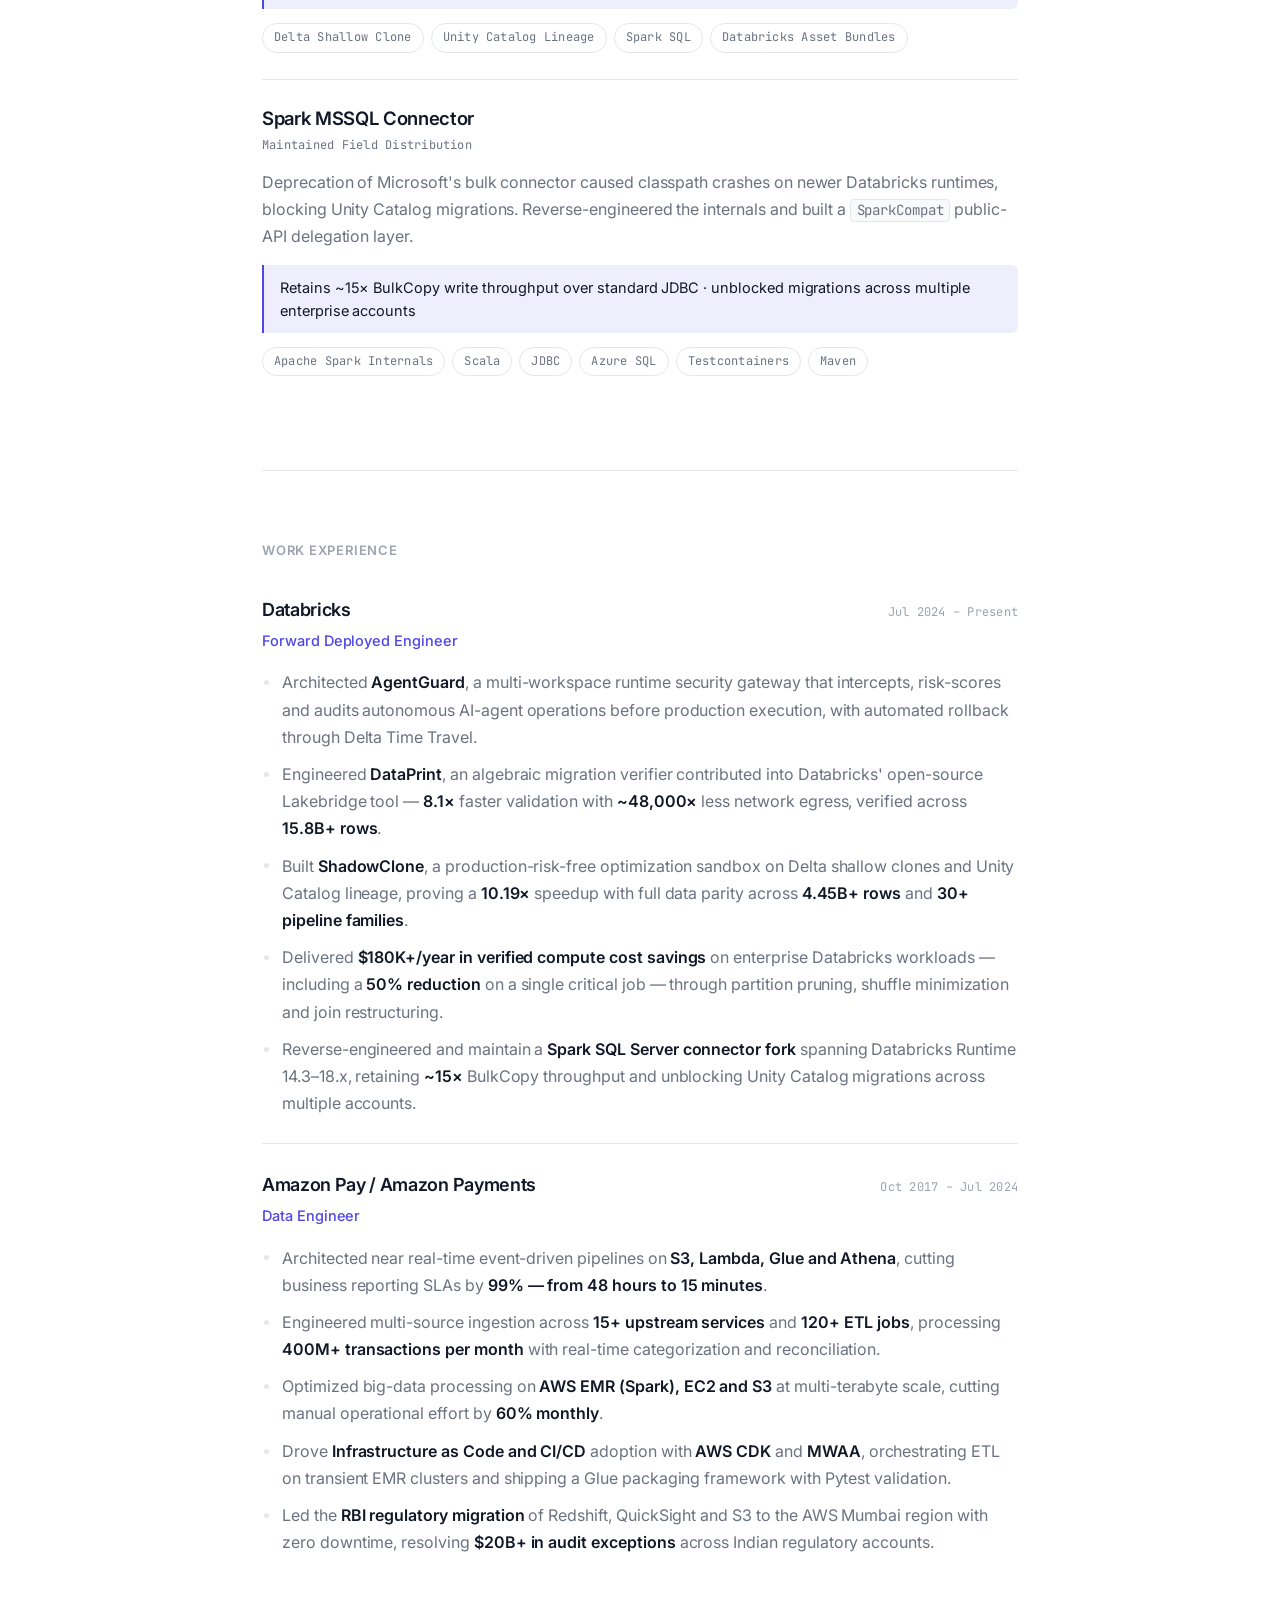
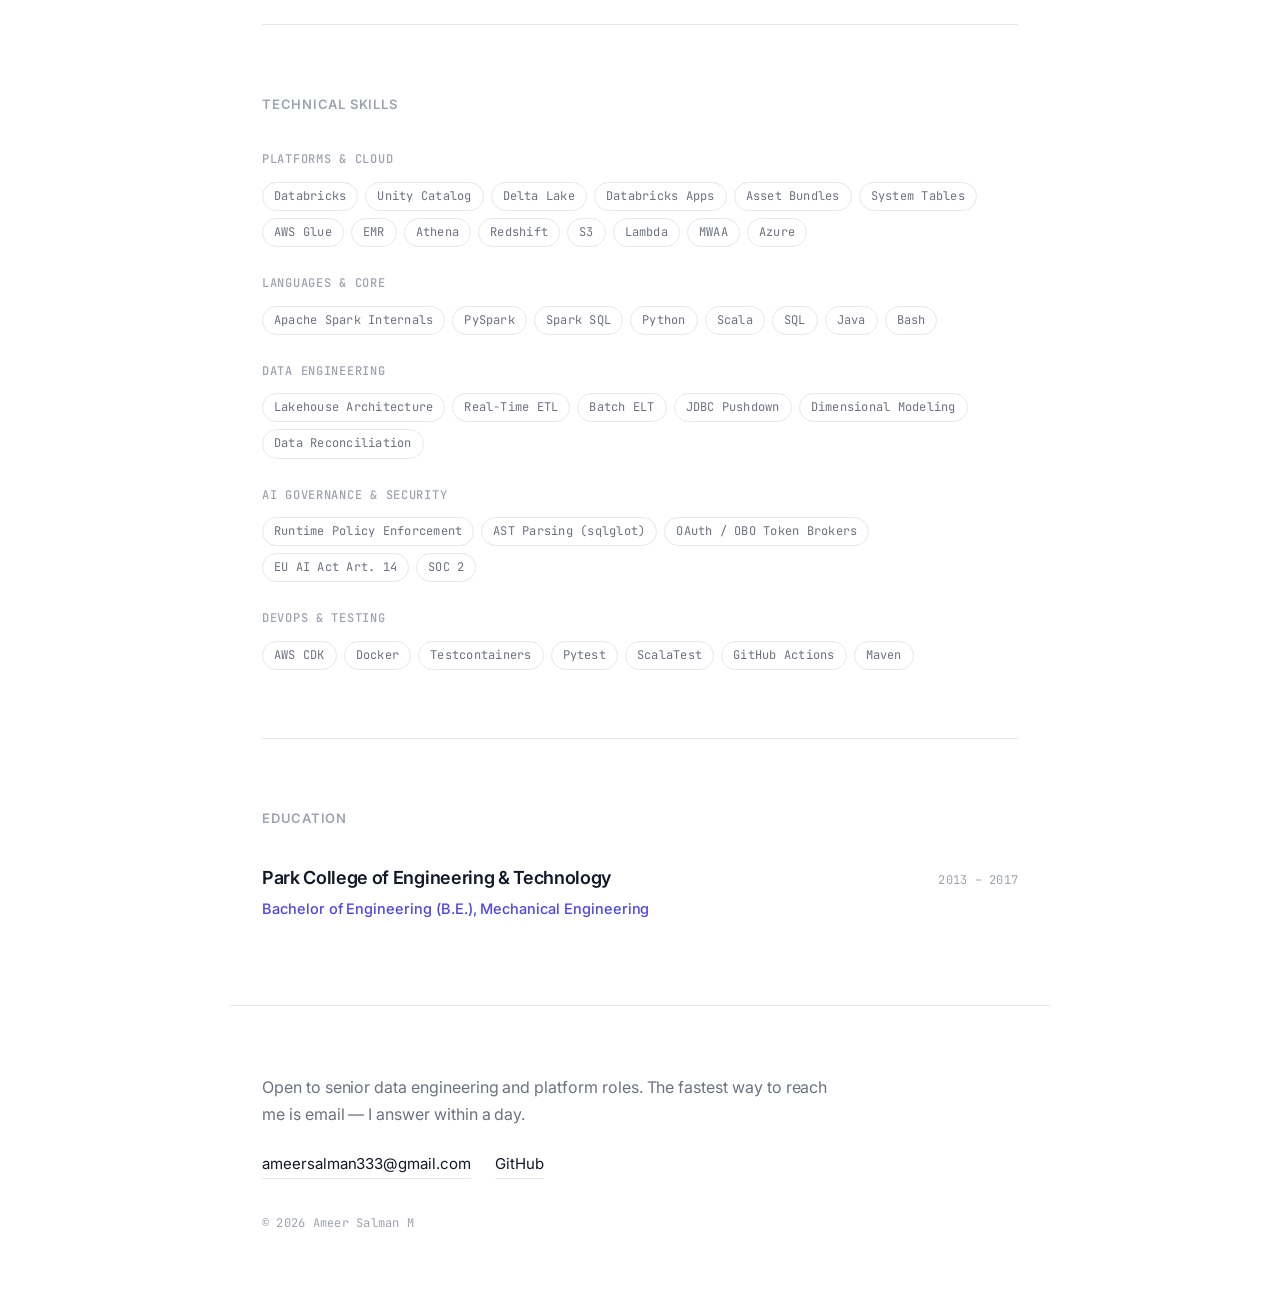
==== commit 363ac60c: "Revamp: single-column minimalist portfolio Replaces the multi-pane rail layout with a centred 820px " ====
--- a/index.html
+++ b/index.html
@@ -4,683 +4,269 @@
 <head>
 <meta charset="UTF-8">
 <meta name="viewport" content="width=device-width, initial-scale=1">
-<title>Ameer Salman — Forward Deployed Engineer</title>
-<meta name="description" content="Forward Deployed Engineer at Databricks. Seven years at Amazon Pay building the pipelines behind regulated payment reconciliation. Case studies, stack, and how I work.">
+<title>Ameer Salman M — Forward Deployed Engineer</title>
+<meta name="description" content="Forward Deployed Engineer at Databricks, previously Amazon Pay. 8+ years building enterprise lakehouse architectures, high-throughput distributed systems and runtime AI governance across AWS and Databricks.">
 
 <meta property="og:type" content="profile">
-<meta property="og:title" content="Ameer Salman — Forward Deployed Engineer">
-<meta property="og:description" content="Forward Deployed Engineer at Databricks. Seven years on regulated payment reconciliation at Amazon Pay.">
+<meta property="og:title" content="Ameer Salman M — Forward Deployed Engineer">
+<meta property="og:description" content="8+ years building enterprise lakehouse architectures, high-throughput distributed systems and runtime AI governance across AWS and Databricks.">
 <meta property="og:url" content="https://ameerafi.github.io/">
 <meta property="og:image" content="https://ameerafi.github.io/assets/og-cover.png">
 <meta name="twitter:card" content="summary_large_image">
-<meta name="theme-color" content="#0A0E1A">
+<meta name="theme-color" content="#0b0f19">
 
 <link rel="preconnect" href="https://fonts.googleapis.com">
 <link rel="preconnect" href="https://fonts.gstatic.com" crossorigin>
-<link href="https://fonts.googleapis.com/css2?family=Archivo:wght@400;500;600;700&family=IBM+Plex+Mono:wght@400;500&family=IBM+Plex+Sans:wght@400;500;600&display=swap" rel="stylesheet">
+<link href="https://fonts.googleapis.com/css2?family=Inter:wght@400;500;600;700&family=JetBrains+Mono:wght@400;500&display=swap" rel="stylesheet">
 <link rel="stylesheet" href="css/style.css">
+<script>try{var t=localStorage.getItem('theme');if(t)document.documentElement.dataset.theme=t;else if(matchMedia('(prefers-color-scheme: light)').matches)document.documentElement.dataset.theme='light';}catch(e){}</script>
+
 <script type="application/ld+json">
 {
   "@context": "https://schema.org",
   "@type": "Person",
   "name": "Ameer Salman M",
-  "alternateName": "Ameer Salman",
   "jobTitle": "Forward Deployed Engineer",
   "email": "mailto:ameersalman333@gmail.com",
   "url": "https://ameerafi.github.io/",
   "sameAs": ["https://github.com/ameerafi"],
-  "address": { "@type": "PostalAddress", "addressCountry": "IN" },
+  "address": { "@type": "PostalAddress", "addressLocality": "Coimbatore", "addressCountry": "IN" },
+  "worksFor": { "@type": "Organization", "name": "Databricks" },
   "alumniOf": { "@type": "CollegeOrUniversity", "name": "Park College of Engineering and Technology" },
-  "worksFor": { "@type": "Organization", "name": "Databricks" },
-  "knowsLanguage": "en",
-  "knowsAbout": ["Data Engineering","Databricks","Delta Lake","ETL","Apache Spark","PySpark","Python","SQL","AWS","Amazon Redshift","AWS Glue","AWS Lambda","Amazon Athena","Amazon Kinesis","DynamoDB","Apache Airflow","AWS CDK","Streaming Data","Data Pipelines","Payments Reconciliation","Data Governance","GDPR"]
+  "knowsAbout": ["Data Engineering","Databricks","Apache Spark","Delta Lake","Unity Catalog","PySpark","Python","Scala","SQL","AWS","AWS Glue","Amazon EMR","Amazon Redshift","Amazon Athena","AWS Lambda","Apache Airflow","AWS CDK","Lakehouse Architecture","ETL","Data Migration","AI Governance","EU AI Act"]
 }
 </script>
-<script>try{var t=localStorage.getItem('theme');if(t)document.documentElement.dataset.theme=t;else if(matchMedia('(prefers-color-scheme: light)').matches)document.documentElement.dataset.theme='light';}catch(e){}</script>
 </head>
 
 <body>
 <a class="skip" href="#main">Skip to content</a>
 
-<header class="topbar">
-  <a class="mark" href="#home"><span class="mark-dot" aria-hidden="true"></span>AS</a>
-  <p class="status mono"><span class="status-led" aria-hidden="true"></span>Forward Deployed Engineer @ <b>Databricks</b> · India</p>
-  <div class="topbar-actions">
-    <a class="btn btn-ghost" href="cv/">CV</a>
-    <button class="btn btn-icon" id="themeToggle" aria-label="Switch theme"><span aria-hidden="true">◐</span></button>
-    <button class="btn btn-icon menu-btn" id="menuToggle" aria-label="Open menu" aria-expanded="false"><span aria-hidden="true">☰</span></button>
+<header class="nav" id="nav">
+  <div class="nav-inner">
+    <a class="brand" href="#top">Ameer Salman M</a>
+    <nav class="nav-links" id="navLinks" aria-label="Sections">
+      <a href="#projects">Projects</a>
+      <a href="#experience">Experience</a>
+      <a href="#skills">Skills</a>
+      <a href="#contact">Contact</a>
+    </nav>
+    <div class="nav-actions">
+      <a class="btn btn-primary nav-resume" href="assets/Ameer-Salman-CV.pdf" download>Resume PDF</a>
+      <button class="icon-btn" id="themeToggle" aria-label="Switch colour theme">
+        <svg class="ico ico-sun" viewBox="0 0 24 24" aria-hidden="true"><circle cx="12" cy="12" r="4.2"/><path d="M12 2.4v2.4M12 19.2v2.4M2.4 12h2.4M19.2 12h2.4M5.1 5.1l1.7 1.7M17.2 17.2l1.7 1.7M18.9 5.1l-1.7 1.7M6.8 17.2l-1.7 1.7"/></svg>
+        <svg class="ico ico-moon" viewBox="0 0 24 24" aria-hidden="true"><path d="M20 13.6A8.2 8.2 0 0 1 10.4 4a8.4 8.4 0 1 0 9.6 9.6z"/></svg>
+      </button>
+      <button class="icon-btn menu-btn" id="menuToggle" aria-label="Open menu" aria-expanded="false">
+        <svg class="ico" viewBox="0 0 24 24" aria-hidden="true"><path d="M4 7h16M4 12h16M4 17h16"/></svg>
+      </button>
+    </div>
   </div>
 </header>
 
-<nav class="rail" id="rail" aria-label="Sections">
-  <ol class="rail-list">
-    <li><a href="#about"><i aria-hidden="true"></i><span>About</span></a></li>
-    <li><a href="#approach"><i aria-hidden="true"></i><span>Approach</span></a></li>
-    <li><a href="#work"><i aria-hidden="true"></i><span>Work</span></a></li>
-    <li><a href="#track"><i aria-hidden="true"></i><span>Track</span></a></li>
-    <li><a href="#toolkit"><i aria-hidden="true"></i><span>Toolkit</span></a></li>
-    <li><a href="#contact"><i aria-hidden="true"></i><span>Contact</span></a></li>
-  </ol>
-</nav>
-
 <main id="main">
 
-<!-- ============ HERO ============ -->
-<section class="hero" id="home">
-  <div class="wrap">
-    <div class="hero-top">
-      <div class="hero-intro">
-        <h1 class="display">Ameer Salman M</h1>
-        <p class="tagline">
-          <span>Forward Deployed Engineer</span>
-          <span class="pair"><span class="bar" aria-hidden="true">|</span>Data &amp; Platform Engineering</span>
-          <span class="pair"><span class="bar" aria-hidden="true">|</span>AWS &amp; Databricks</span>
-        </p>
-        <p class="lede">Seven years building the pipelines behind regulated payment reconciliation at Amazon. Now a Forward Deployed Engineer at Databricks, where the fix I write for one customer usually ends up shipping to everyone.</p>
-        <div class="hero-links">
-          <a class="btn btn-solid" href="#work">See the work</a>
-          <a class="btn btn-ghost" href="assets/Ameer-Salman-CV.pdf" download>Download CV (PDF)</a>
-          <a class="btn btn-ghost" href="https://github.com/ameerafi" target="_blank" rel="noopener">GitHub ↗</a>
-          <a class="btn btn-ghost" href="#contact">Get in touch</a>
-        </div>
-      </div>
-
-      <figure class="portrait-frame">
-        <img src="assets/portrait.jpg" alt="Ameer Salman M" width="613" height="860">
-        <figcaption class="portrait-cap mono"><span class="led" aria-hidden="true"></span>Coimbatore, India</figcaption>
-      </figure>
-    </div>
-
-  </div>
-</section>
-
-<!-- ============ 01 ABOUT ============ -->
-<section class="band" id="about">
-  <div class="wrap">
-    <p class="section-tag mono">01 / About</p>
-    <h2 class="section-title">About me</h2>
-
-    <dl class="stats">
-      <div class="stat">
-        <dt class="stat-val mono">99%</dt>
-        <dd class="stat-lbl">Reporting SLA reduction at Amazon Pay &mdash; 48 hours to 15 minutes</dd>
-      </div>
-      <div class="stat">
-        <dt class="stat-val mono">10.19&times;</dt>
-        <dd class="stat-lbl">Workload acceleration, proven against 4.45 billion records</dd>
-      </div>
-      <div class="stat">
-        <dt class="stat-val mono">$180K<span class="stat-u">/yr</span></dt>
-        <dd class="stat-lbl">Verified savings on enterprise Databricks workloads</dd>
-      </div>
-    </dl>
-
-    <div class="about-grid">
-      <div class="about-main">
-        <p class="about-statement">
-          <b>Forward Deployed Engineer at Databricks.</b> I architect enterprise data platforms and
-          high-throughput lakehouse pipelines, and I build the tooling that unblocks them &mdash; a
-          migration validator now shipping inside Databricks' open-source Lakebridge, a runtime
-          security gateway for AI agents, and $180K+ a year taken off customer cloud bills.
-        </p>
-        <p class="about-statement">
-          <b>Before that, Amazon Pay,</b> designing and running the batch and real-time pipelines
-          behind India's regulated payment accounts &mdash; 400M+ transactions a month, 120+ ETL jobs,
-          and a data migration that had to satisfy the Reserve Bank of India.
-        </p>
-        <p class="about-statement about-closing">
-          Deep systems work, done in front of the customer, against a deadline that belongs to
-          somebody else. That is where I am at my best.
-        </p>
-
-        <figure class="about-quote">
-          <blockquote>&ldquo;Critical thinking, deep and meaningful questioning and strong hold on
-            the AWS data stack are Ameer's super powers.&rdquo;</blockquote>
-          <figcaption class="mono">Engineering Manager, Amazon Pay &middot; promotion assessment</figcaption>
-        </figure>
-      </div>
-
-      <aside class="about-side">
-        <p class="mono about-side-label">At a glance</p>
-        <dl class="about-side-list">
-          <div><dt class="mono">Now</dt><dd>Forward Deployed Engineer, Databricks &middot; 2024&ndash;present</dd></div>
-          <div><dt class="mono">Previously</dt><dd>Data Engineer, Amazon Pay &middot; 2017&ndash;2024</dd></div>
-          <div><dt class="mono">Experience</dt><dd>8+ years in data engineering</dd></div>
-          <div><dt class="mono">Core stack</dt><dd>Python &middot; SQL &middot; Spark &middot; AWS &middot; Databricks</dd></div>
-          <div><dt class="mono">Based</dt><dd>Coimbatore, India</dd></div>
-          <div><dt class="mono">Open to</dt><dd>Senior data engineering &amp; platform roles</dd></div>
-        </dl>
-      </aside>
-    </div>
-  </div>
-</section>
-
-<!-- ============ 02 APPROACH ============ -->
-<section class="band" id="approach">
-  <div class="wrap">
-    <p class="section-tag mono">02 / Approach</p>
-    <h2 class="section-title">How I work, when nobody's watching</h2>
-
-    <div class="tenets">
-      <article class="tenet">
-        <h3>Solve it once, then make it serve everyone</h3>
-        <p>A connector fix for one customer became a maintained fork covering six runtimes that other teams now depend on. I look for the version of a fix that outlives the engagement, because the second customer with the same problem is always already out there.</p>
-      </article>
-      <article class="tenet">
-        <h3>Prove it before you ship it</h3>
-        <p>I don't trust an optimisation measured on dev data, or a migration validated by sampling ten percent of rows. Two of my projects exist specifically because "probably fine" is not good enough when the blast radius is production.</p>
-      </article>
-      <article class="tenet">
-        <h3>Make safety structural, not behavioural</h3>
-        <p>A sandbox that relies on people being careful will eventually meet somebody in a hurry. Fail-closed identity boundaries mean a stray redirect hits a permission wall instead of a production table &mdash; the guarantee holds even when the operator is wrong.</p>
-      </article>
-      <article class="tenet">
-        <h3>Leave it so someone else can own it</h3>
-        <p>CI matrices, test suites, runbooks, and evidence stakeholders can validate without me in the room. The finish line is not deployment; it's the day the work no longer needs me.</p>
-      </article>
-    </div>
-  </div>
-</section>
-
-<!-- ============ 03 WORK ============ -->
-<section class="band band-alt" id="work">
-  <div class="wrap">
-    <p class="section-tag mono">03 / Work</p>
-    <h2 class="section-title">Six things worth explaining</h2>
-    <p class="section-lede">Five from Databricks, one from Amazon. Customer names are withheld throughout.</p>
-
-    <div class="tabs" role="tablist" aria-label="Case studies">
-      <button class="tab is-active" role="tab" aria-selected="true" aria-controls="case-1" id="tab-1"><span class="tab-name">Cost optimisation</span><span class="tab-metric mono">$180K+/yr saved</span></button>
-      <button class="tab" role="tab" aria-selected="false" aria-controls="case-2" id="tab-2" tabindex="-1"><span class="tab-name">DataPrint</span><span class="tab-metric mono">8.1&times; · 48,000&times; less egress</span></button>
-      <button class="tab" role="tab" aria-selected="false" aria-controls="case-3" id="tab-3" tabindex="-1"><span class="tab-name">ShadowClone</span><span class="tab-metric mono">10.19&times; on 4.45B rows</span></button>
-      <button class="tab" role="tab" aria-selected="false" aria-controls="case-4" id="tab-4" tabindex="-1"><span class="tab-name">AgentGuard</span><span class="tab-metric mono">Sub-30ms enforcement</span></button>
-      <button class="tab" role="tab" aria-selected="false" aria-controls="case-5" id="tab-5" tabindex="-1"><span class="tab-name">Spark connector</span><span class="tab-metric mono">~15&times; write throughput</span></button>
-      <button class="tab" role="tab" aria-selected="false" aria-controls="case-6" id="tab-6" tabindex="-1"><span class="tab-name">Real-time pipeline</span><span class="tab-metric mono">48h &rarr; 15m SLA</span></button>
-    </div>
-
-    <!-- CASE 1 -->
-    <article class="case" role="tabpanel" id="case-1" aria-labelledby="tab-1">
-      <p class="case-meta mono">Databricks · Enterprise accounts · FinOps</p>
-      <h3 class="case-title">Took $180,000 a year out of enterprise Databricks workloads</h3>
-      <p class="case-lede">Platform spend concentrated in a small set of high-DBU production jobs. The brief was to reduce it without changing a single business output.</p>
-
-      <div class="metrics">
-        <div class="metric"><span class="metric-val mono">$180K+</span><span class="metric-lbl">Verified annual saving</span></div>
-        <div class="metric"><span class="metric-val mono">50%</span><span class="metric-lbl">Compute cut on one critical workload</span></div>
-        <div class="metric"><span class="metric-val mono">4–5</span><span class="metric-lbl">Of the top-20 costliest jobs</span></div>
-        <div class="metric"><span class="metric-val mono">0</span><span class="metric-lbl">Business outputs changed</span></div>
-      </div>
-
-      <div class="case-grid">
-        <div class="case-block">
-          <h4 class="mono">Problem</h4>
-          <p>Spend followed the usual shape &mdash; a long tail of cheap jobs and a short head of very expensive ones. The costly jobs were also the load-bearing ones, which is exactly why nobody had touched them. Any change had to be provably output-neutral before finance would count the saving.</p>
-        </div>
-        <div class="case-block">
-          <h4 class="mono">Approach</h4>
-          <p>Profile before touching anything, and make every change independently verifiable. I documented each optimisation with the evidence behind it so stakeholders could validate the result themselves &mdash; which is what turned these into <em>verified</em> savings rather than claimed ones.</p>
-        </div>
-      </div>
-
-      <h4 class="mono block-head">What I changed</h4>
-      <ol class="flow">
-        <li class="flow-step"><span class="flow-num mono">1</span><div><b>Profile the execution plans</b><p>DBU cost attribution per job, then read the Spark plans on the worst offenders rather than guessing from runtime alone.</p></div></li>
-        <li class="flow-step"><span class="flow-num mono">2</span><div><b>Prune the partitions</b><p>Data layout was doing more damage than the SQL in several cases &mdash; partitioning that made sense when the table was small and stopped making sense years ago.</p></div></li>
-        <li class="flow-step"><span class="flow-num mono">3</span><div><b>Minimise the shuffle</b><p>Restructured joins and removed redundant stages. The cheapest stage is the one that no longer runs.</p></div></li>
-        <li class="flow-step"><span class="flow-num mono">4</span><div><b>Evidence every change</b><p>Before-and-after documented per job, so the saving was validated by the customer rather than asserted by me.</p></div></li>
-      </ol>
-
-      <div class="case-block outcome">
-        <h4 class="mono">What changed</h4>
-        <p><b>$180,000 a year in verified savings</b>, including a <b>50% compute reduction</b> on a single critical workload, with business output unchanged throughout. This is the piece of my work that translates most directly: deep Spark and Delta performance engineering, expressed as a number that appears on someone's budget.</p>
-      </div>
-
-      <ul class="chips mono"><li>Apache Spark</li><li>Delta Lake</li><li>DBU cost profiling</li><li>Execution plan optimisation</li><li>Partition pruning</li><li>Photon tuning</li></ul>
-    </article>
-
-    <!-- CASE 2 -->
-    <article class="case" role="tabpanel" id="case-2" aria-labelledby="tab-2" hidden>
-      <p class="case-meta mono">Databricks · Lakebridge · Open-source contribution</p>
-      <h3 class="case-title">Proved two billion-row tables match without moving the data</h3>
-      <p class="case-lede">Every enterprise migrating onto Databricks has to prove the target matches the source. Row-by-row validation shuffles terabytes across the network, so at real scale teams give up, sample ten percent, and accept partial confidence instead of proof.</p>
-
-      <div class="metrics">
-        <div class="metric"><span class="metric-val mono">8.1×</span><span class="metric-lbl">Faster validation</span></div>
-        <div class="metric"><span class="metric-val mono">~48,000×</span><span class="metric-lbl">Less network egress</span></div>
-        <div class="metric"><span class="metric-val mono">15.8B+</span><span class="metric-lbl">Rows verified</span></div>
-        <div class="metric"><span class="metric-val mono">0</span><span class="metric-lbl">False positives or negatives</span></div>
-      </div>
-
-      <div class="case-grid">
-        <div class="case-block">
-          <h4 class="mono">Problem</h4>
-          <p>Proving data equality after a migration traditionally means moving terabytes over the network for expensive row-by-row hash joins. At billion-row scale that is hours to days, or simply infeasible &mdash; so customers accept a risky ten percent sample. Sampling cannot prove equality; it can only fail to disprove it.</p>
-        </div>
-        <div class="case-block">
-          <h4 class="mono">Approach</h4>
-          <p>Stop comparing rows and start comparing mathematics. Compute compact algebraic aggregates where the data already lives, compare only the fingerprints, and when they differ, recover the exact differing rows by solving equations rather than searching for them.</p>
-        </div>
-      </div>
-
-      <h4 class="mono block-head">Architecture</h4>
-      <ol class="flow">
-        <li class="flow-step"><span class="flow-num mono">1</span><div><b>Hash and partition</b><p>Every row hashed to a fixed-width integer with cross-engine parity, then bucketed so source and target can be compared bucket by bucket.</p></div></li>
-        <li class="flow-step"><span class="flow-num mono">2</span><div><b>Aggregate at the source</b><p>Sums, power sums and dual-channel collision hashes computed <em>in the source database</em> via JDBC pushdown &mdash; about 50&nbsp;KB crosses the wire instead of gigabytes of rows.</p></div></li>
-        <li class="flow-step"><span class="flow-num mono">3</span><div><b>Compare and short-circuit</b><p>Matching buckets resolve instantly and are never looked at again. On a clean migration almost everything resolves here.</p></div></li>
-        <li class="flow-step"><span class="flow-num mono">4</span><div><b>Solve for the differences</b><p>An exact-difference solver recovers the differing rows from power-sum deltas, so a mismatch produces the offending records rather than just a red flag.</p></div></li>
-      </ol>
-
-      <div class="case-block outcome">
-        <h4 class="mono">What changed</h4>
-        <p>Migration sign-offs got <b>8.1&times; faster</b> with <b>~48,000&times; less network egress</b>, verified to <b>15.8 billion rows</b> with <b>zero false positives and zero false negatives</b> across heterogeneous sources &mdash; Redshift, Teradata, Oracle and Snowflake. Built into Databricks' open-source <b>Lakebridge</b> migration tool, so it benefits every migration customer rather than one engagement. I also fixed three serialisation and timestamp-drift bugs in the Redshift connectors that had been quietly threatening data fidelity across all field migrations.</p>
-      </div>
-
-      <ul class="chips mono"><li>Python</li><li>Spark SQL</li><li>JDBC pushdown</li><li>Delta Lake</li><li>Redshift · Teradata · Oracle · Snowflake</li><li>Algebraic reconciliation</li></ul>
-    </article>
-
-    <!-- CASE 3 -->
-    <article class="case" role="tabpanel" id="case-3" aria-labelledby="tab-3" hidden>
-      <p class="case-meta mono">Databricks · Platform tooling · Optimisation safety</p>
-      <h3 class="case-title">Proved a 10× speedup against 4.45 billion rows, with production untouched</h3>
-      <p class="case-lede">Optimisations tested on small development datasets routinely fail or degrade under production volumes. Testing them in production risks data corruption and SLA breaches. Most teams pick one of those two bad options.</p>
-
-      <div class="metrics">
-        <div class="metric"><span class="metric-val mono">10.19×</span><span class="metric-lbl">End-to-end acceleration proven</span></div>
-        <div class="metric"><span class="metric-val mono">4.45B+</span><span class="metric-lbl">Records verified identical</span></div>
-        <div class="metric"><span class="metric-val mono">30+</span><span class="metric-lbl">Pipeline families covered</span></div>
-        <div class="metric"><span class="metric-val mono">0</span><span class="metric-lbl">Production risk</span></div>
-      </div>
-
-      <div class="case-grid">
-        <div class="case-block">
-          <h4 class="mono">Problem</h4>
-          <p>Dev datasets are too small to show the skew, shuffle and file-scaling behaviour that decides whether an optimisation actually pays off. A Photon enablement that looks fine in dev can run slower in production, breach downstream SLAs, and have to be reverted. There was no systematic way to prove output stayed identical while performance improved.</p>
-        </div>
-        <div class="case-block">
-          <h4 class="mono">Approach</h4>
-          <p>Safety had to be structural rather than behavioural. A sandbox that depends on people being careful will eventually meet somebody in a hurry, so the identity boundary fails closed &mdash; a stray redirect hits a permission wall instead of a production table.</p>
-        </div>
-      </div>
-
-      <h4 class="mono block-head">Architecture</h4>
-      <ol class="flow">
-        <li class="flow-step"><span class="flow-num mono">1</span><div><b>Discover the lineage</b><p>Reads Unity Catalog lineage rather than parsing code, and fails loudly on empty lineage instead of quietly cloning nothing.</p></div></li>
-        <li class="flow-step"><span class="flow-num mono">2</span><div><b>Clone without copying</b><p>Delta shallow clones give production-scale data with zero storage duplication &mdash; the reason testing at real volume is affordable at all.</p></div></li>
-        <li class="flow-step"><span class="flow-num mono">3</span><div><b>Redirect into isolation</b><p>The job runs against the clone under a sandboxed identity, with unredirectable task types refusing to run rather than silently pointing at production.</p></div></li>
-        <li class="flow-step"><span class="flow-num mono">4</span><div><b>Prove parity, then judge performance</b><p>Bidirectional <code>EXCEPT ALL</code> multiset verification catches added, dropped and duplicated rows plus schema drift. Cost attribution is deferred to its own step, because billing data lands hours later and a premature verdict is a misleading one.</p></div></li>
-      </ol>
-
-      <div class="case-block outcome">
-        <h4 class="mono">What changed</h4>
-        <p>A <b>10.19&times; end-to-end acceleration</b> on a core business pipeline, proven safe by <b>100% byte-level parity across 4.45 billion records</b> before it went anywhere near production. Teams could enable Photon and runtime upgrades with evidence instead of hope, across <b>30+ pipeline families</b>, with no customer-facing code change required.</p>
-      </div>
-
-      <ul class="chips mono"><li>Delta shallow clone</li><li>Unity Catalog lineage</li><li>Photon</li><li>System tables</li><li>Databricks SDK</li><li>Asset Bundles</li></ul>
-    </article>
-
-    <!-- CASE 4 -->
-    <article class="case" role="tabpanel" id="case-4" aria-labelledby="tab-4" hidden>
-      <p class="case-meta mono">Databricks · AI governance · Runtime security</p>
-      <h3 class="case-title">Stopped AI agents doing irreversible things to production</h3>
-      <p class="case-lede">Autonomous agents now execute real production tasks — writing data, dropping tables, changing pipelines. Identity controls act before the action and log analysis acts after it. Nothing was checking the action itself, in flight.</p>
-
-      <div class="metrics">
-        <div class="metric"><span class="metric-val mono">6</span><span class="metric-lbl">Inspection checkpoints per action</span></div>
-        <div class="metric"><span class="metric-val mono">&lt;30ms</span><span class="metric-lbl">Per-checkpoint latency</span></div>
-        <div class="metric"><span class="metric-val mono">3</span><span class="metric-lbl">Tiers of automated rollback</span></div>
-        <div class="metric"><span class="metric-val mono">Art. 14</span><span class="metric-lbl">EU AI Act audit evidence</span></div>
-      </div>
-
-      <div class="case-grid">
-        <div class="case-block">
-          <h4 class="mono">Problem</h4>
-          <p>An agent that can write to production can also destroy production. Traditional access control decides whether an identity <em>may</em> act; monitoring tells you afterwards what it <em>did</em>. Neither verifies that a specific action is correctly scoped and reversible at the moment it happens &mdash; which is the gap blocking enterprise agent adoption.</p>
-        </div>
-        <div class="case-block">
-          <h4 class="mono">Approach</h4>
-          <p>Put a gateway in the execution path and make every action prove itself before it lands. Crucially, capture enough state beforehand that anything which does get through can be reversed &mdash; governance that cannot undo is just observation with extra steps.</p>
-        </div>
-      </div>
-
-      <h4 class="mono block-head">The six checkpoints</h4>
-      <ol class="flow">
-        <li class="flow-step"><span class="flow-num mono">1</span><div><b>Policy evaluation</b><p>Global and team-level rules applied first, so plainly forbidden actions never reach the expensive checks.</p></div></li>
-        <li class="flow-step"><span class="flow-num mono">2</span><div><b>Scope boundary</b><p>Blast radius per task &mdash; an agent asked to touch one table cannot quietly reach a hundred.</p></div></li>
-        <li class="flow-step"><span class="flow-num mono">3</span><div><b>Risk scoring</b><p>Multi-factor score across weighted signals, which is what decides between allow, escalate and block.</p></div></li>
-        <li class="flow-step"><span class="flow-num mono">4</span><div><b>Human gate</b><p>High-risk actions stop and wait for a person. The oversight requirement in the regulation is a human decision, not a log line.</p></div></li>
-        <li class="flow-step"><span class="flow-num mono">5</span><div><b>State snapshot</b><p>Captured before execution, because rollback you did not prepare for is not rollback.</p></div></li>
-        <li class="flow-step"><span class="flow-num mono">6</span><div><b>Post-execution verification</b><p>Confirms the action did what it claimed, and reverses it automatically via Delta time travel if it did not.</p></div></li>
-      </ol>
-
-      <div class="case-block outcome">
-        <h4 class="mono">What changed</h4>
-        <p>Enterprise teams get a way to run agents against production with visibility, control and reversibility rather than trust. Every action lands in an append-only, hash-chained audit ledger that stays tamper-evident even if the gateway itself is compromised &mdash; which is what turns it into <b>compliance evidence for EU AI Act Article 14</b> and SOC 2 rather than just another log.</p>
-      </div>
-
-      <ul class="chips mono"><li>Python · FastAPI</li><li>Databricks Apps</li><li>Unity Catalog</li><li>Delta time travel</li><li>OAuth / OBO tokens</li><li>SQL AST parsing</li></ul>
-    </article>
-
-    <!-- CASE 5 -->
-    <article class="case" role="tabpanel" id="case-5" aria-labelledby="tab-5" hidden>
-      <p class="case-meta mono">Databricks · Spark connector engineering</p>
-      <h3 class="case-title">A fix for one customer that ended up serving everyone</h3>
-      <p class="case-lede">Microsoft archived the Spark SQL Server connector. Customers needed a newer runtime for their Unity Catalog migrations, and the moment they upgraded, every write failed with a classpath error. There was no official migration path.</p>
-
-      <div class="metrics">
-        <div class="metric"><span class="metric-val mono">~15×</span><span class="metric-lbl">Write throughput vs generic JDBC</span></div>
-        <div class="metric"><span class="metric-val mono">14.3–18.x</span><span class="metric-lbl">Runtime versions covered</span></div>
-        <div class="metric"><span class="metric-val mono">1</span><span class="metric-lbl">Codebase for all of them</span></div>
-        <div class="metric"><span class="metric-val mono">0</span><span class="metric-lbl">Private Spark APIs relied on</span></div>
-      </div>
-
-      <div class="case-grid">
-        <div class="case-block">
-          <h4 class="mono">Problem</h4>
-          <p>The connector's bulk-copy path was roughly fifteen times faster than generic JDBC, so it was load-bearing for high-volume writes. Once it was archived, upgrading the runtime broke an internal API signature and every write died. Migrations stopped dead, and there was no precedent to copy.</p>
-        </div>
-        <div class="case-block">
-          <h4 class="mono">Approach</h4>
-          <p>Root-cause it properly, then fix it so it cannot break the same way again. The revealing detail: the newer runtime forward-ports the next Spark major version's method signature while still reporting itself as the older version &mdash; so version detection was lying, and anything built on private APIs was going to keep breaking.</p>
-        </div>
-      </div>
-
-      <h4 class="mono block-head">Architecture</h4>
-      <ol class="flow">
-        <li class="flow-step"><span class="flow-num mono">1</span><div><b>Trace the classpath</b><p>Investigated across six runtime versions to find where the signature actually diverged, rather than trusting the reported version string.</p></div></li>
-        <li class="flow-step"><span class="flow-num mono">2</span><div><b>Unblock the migration</b><p>A schema resolver compatible with both Spark 3.5 and 4.0, plus a reworked multi-profile build covering both Scala versions.</p></div></li>
-        <li class="flow-step"><span class="flow-num mono">3</span><div><b>Delegate to the public API</b><p>The durable fix: a thin compatibility layer written entirely against Spark's stable public interfaces. No private types, therefore no per-version source branching &mdash; future upgrades become mechanical CI additions instead of risky refactors.</p></div></li>
-        <li class="flow-step"><span class="flow-num mono">4</span><div><b>Make it maintainable by anyone</b><p>Automated regression gates with real SQL Server containers, so the next person to touch it does not need to have lived through the original diagnosis.</p></div></li>
-      </ol>
-
-      <div class="case-block outcome">
-        <h4 class="mono">What changed</h4>
-        <p>Unity Catalog migrations were unblocked with <b>~15&times; bulk write throughput preserved</b>, and it spread on its own &mdash; colleagues asked for it to unblock their own customers. It became the standard maintained fork adopted across multiple engagements, covering <b>six runtime versions from one codebase</b>. This is the piece of work I would point to first: it started as one account's blocker and ended as shared infrastructure.</p>
-      </div>
-
-      <ul class="chips mono"><li>Scala</li><li>Apache Spark internals</li><li>JDBC · BulkCopy</li><li>SQL Server</li><li>Maven multi-profile</li><li>Testcontainers</li><li>GitHub Actions</li></ul>
-    </article>
-
-    <!-- CASE 6 -->
-    <article class="case" role="tabpanel" id="case-6" aria-labelledby="tab-6" hidden>
-      <p class="case-meta mono">Amazon Pay · Payment data streams · Real-time architecture</p>
-      <h3 class="case-title">Cut business reporting latency from 48 hours to 15 minutes</h3>
-      <p class="case-lede">Downstream teams were reporting on payment data that was up to two days old. The batch extract was the bottleneck, and no amount of tuning was going to close a 48-hour gap — it needed a different shape.</p>
-
-      <div class="metrics">
-        <div class="metric"><span class="metric-val mono">48h → 15m</span><span class="metric-lbl">Reporting SLA</span></div>
-        <div class="metric"><span class="metric-val mono">99%</span><span class="metric-lbl">Latency reduction</span></div>
-        <div class="metric"><span class="metric-val mono">400M+</span><span class="metric-lbl">Transactions reconciled monthly</span></div>
-        <div class="metric"><span class="metric-val mono">99.9%</span><span class="metric-lbl">Pipeline uptime</span></div>
-      </div>
-
-      <div class="case-grid">
-        <div class="case-block">
-          <h4 class="mono">Problem</h4>
-          <p>Critical payment data reached downstream consumers on a 48-hour SLA, so reporting always described a state of the world that had already moved. The extract ran on a schedule, which made the latency structural &mdash; a faster machine would not have helped.</p>
-        </div>
-        <div class="case-block">
-          <h4 class="mono">Approach</h4>
-          <p>Gather the constraints from every consuming team, evaluate the options against them, and propose both something shippable this quarter and the architecture to converge on. Batch extraction became event-driven ingestion.</p>
-        </div>
-      </div>
-
-      <h4 class="mono block-head">Architecture</h4>
-      <ol class="flow">
-        <li class="flow-step"><span class="flow-num mono">1</span><div><b>Land on object storage</b><p>Source events written to S3 as they happen, so nothing waits for a schedule window to open.</p></div></li>
-        <li class="flow-step"><span class="flow-num mono">2</span><div><b>Trigger on arrival</b><p>Lambda fires on the upload event rather than a timer &mdash; the pipeline moves when data moves, not when the clock does.</p></div></li>
-        <li class="flow-step"><span class="flow-num mono">3</span><div><b>Transform and catalogue</b><p>Glue handles the transformation and keeps the catalogue current, so each file is queryable through Athena as soon as it lands.</p></div></li>
-        <li class="flow-step"><span class="flow-num mono">4</span><div><b>Alarm on absence</b><p>CloudWatch metrics, log parsers and multi-tier alerting, so a silent stall surfaces as an alert rather than as a question from a confused analyst.</p></div></li>
-      </ol>
-
-      <div class="case-block outcome">
-        <h4 class="mono">What changed</h4>
-        <p>Reporting SLA fell from <b>48 hours to 15 minutes</b> &mdash; a <b>99% reduction</b> &mdash; on payment data streams feeding financial and leadership reporting. The same architecture carried <b>400M+ transactions a month</b> across 15+ upstream services and 120+ ETL jobs, at <b>99.9% uptime</b> with zero data loss. It turned a legacy batch estate into something the business could actually watch in near real time.</p>
-      </div>
-
-      <ul class="chips mono"><li>AWS S3</li><li>AWS Lambda</li><li>AWS Glue</li><li>Amazon Athena</li><li>Amazon Redshift</li><li>PySpark</li><li>CloudWatch</li></ul>
-    </article>
-  </div>
-</section>
-
-<!-- ============ 04 TRACK ============ -->
-<section class="band" id="track">
-  <div class="wrap">
-    <p class="section-tag mono">04 / Track</p>
-    <h2 class="section-title">Where I've been</h2>
-
-    <ol class="track">
-      <li class="track-item is-current">
-        <div class="track-when mono">Jul 2024 — present</div>
-        <div class="track-what">
-          <h3>Forward Deployed Engineer <span class="track-org">· Databricks</span></h3>
-          <p class="track-loc mono">Remote &amp; customer onsite · Data &amp; AI platforms</p>
-
-          <div class="track-group">
-            <h4 class="mono">AI runtime security &amp; platform governance</h4>
-            <ul>
-              <li>Architected a multi-workspace <b>agentic AI runtime gateway</b> as a Databricks App,
-                intercepting, risk-scoring, auditing and remediating autonomous agent operations before
-                they execute against production.</li>
-              <li>Implemented a <b>6-checkpoint inspection pipeline</b> &mdash; policy evaluation, scope
-                boundaries, multi-factor risk scoring, human-in-the-loop approval, state snapshotting and
-                post-execution verification &mdash; at <b>sub-30ms</b> per-checkpoint latency.</li>
-              <li>Engineered zero-trust identity via <b>OAuth on-behalf-of token brokering</b> with no
-                credential sharing, paired with a <b>hash-chained append-only Unity Catalog audit ledger</b>
-                for non-repudiation and <b>EU AI Act Article 14</b> / SOC 2 readiness; automated reversal of
-                unauthorised schema and data mutations through <b>Delta time travel</b>.</li>
-            </ul>
-          </div>
-
-          <div class="track-group">
-            <h4 class="mono">Enterprise migrations &amp; core tooling</h4>
-            <ul>
-              <li>Engineered an <b>algebraic data-fingerprinting framework</b> inside Databricks'
-                open-source <b>Lakebridge</b> migration tool, removing the need to move raw tables across
-                the network to prove post-migration parity.</li>
-              <li>Implemented <b>JDBC pushdown aggregation</b> computed in the source database, cutting
-                egress <b>~48,000&times;</b> (gigabytes to ~50&nbsp;KB) and accelerating validation
-                <b>8.1&times;</b> on multi-million to billion-row datasets.</li>
-              <li>Authored an exact-difference solver with <b>zero false positives or negatives across
-                15.8B+ rows</b>, enabling full verification across <b>Redshift, Teradata, Oracle and
-                Snowflake</b>; fixed 3 serialisation and timestamp-drift bugs safeguarding data fidelity
-                across all field migrations.</li>
-            </ul>
-          </div>
-
-          <div class="track-group">
-            <h4 class="mono">Performance simulation &amp; risk-free optimisation</h4>
-            <ul>
-              <li>Built a production-scale <b>optimisation sandbox</b> on <b>Delta shallow clones</b> and
-                <b>Unity Catalog lineage</b>, testing Photon, runtime upgrades and query rewrites against
-                production-volume data with no risk to live pipelines and no storage duplication.</li>
-              <li>Implemented bidirectional <code>EXCEPT ALL</code> multiset verification proving
-                <b>100% byte-level parity across 4.45B+ records</b> while demonstrating
-                <b>10.19&times; end-to-end workload acceleration</b> on core business pipelines.</li>
-              <li>Designed fail-closed identity boundaries and deferred DBU cost attribution from
-                <b>system tables</b>, delivering reliable runtime and financial verdicts across
-                <b>30+ pipeline families</b>.</li>
-            </ul>
-          </div>
-
-          <div class="track-group">
-            <h4 class="mono">FinOps &amp; connector modernisation</h4>
-            <ul>
-              <li>Profiled and re-engineered high-DBU production <b>Spark and Delta Lake</b> workloads for
-                enterprise accounts, generating <b>$180,000+/year in verified savings</b> including a
-                <b>50% compute reduction</b> on a single critical workload, via partition pruning, shuffle
-                minimisation and join restructuring.</li>
-              <li>Reverse-engineered and modernised Microsoft's archived <b>Spark SQL Server connector</b>
-                for <b>Databricks Runtime 14.3&ndash;18.x</b> (Spark 3.5 and 4.0), unblocking enterprise
-                <b>Unity Catalog migrations</b> while preserving <b>~15&times; bulk write throughput</b>
-                over generic JDBC.</li>
-              <li>Productised it with a public-API compatibility layer and automated regression gates in
-                <b>testcontainers</b>, establishing it as the standard maintained fork adopted across
-                multiple customer engagements.</li>
-            </ul>
-          </div>
-        </div>
-      </li>
-
-      <li class="track-item">
-        <div class="track-when mono">Oct 2017 — Jul 2024</div>
-        <div class="track-what">
-          <h3>Data Engineer <span class="track-org">· Amazon Pay</span></h3>
-          <p class="track-loc mono">Bengaluru &amp; Chennai · 6 yrs 10 mos · Data Engineer II on exit</p>
-
-          <div class="track-group">
-            <h4 class="mono">Pipeline architecture &amp; real-time processing</h4>
-            <ul>
-              <li>Architected an end-to-end event-driven pipeline on <b>S3, Lambda, Glue and Athena</b>,
-                cutting business reporting SLAs <b>99% &mdash; from 48 hours to 15 minutes</b> for critical
-                payment data streams.</li>
-              <li>Engineered multi-source ingestion integrating <b>15+ upstream services</b> across
-                <b>120+ ETL jobs</b>, processing <b>400M+ transactions/month</b> with real-time financial
-                categorisation and reconciliation.</li>
-              <li>Automated high-throughput ETL across <b>multi-terabyte scale</b> on <b>EMR (Spark), EC2
-                and S3</b>, reducing manual operational workload <b>60% monthly</b>.</li>
-            </ul>
-          </div>
-
-          <div class="track-group">
-            <h4 class="mono">Orchestration, IaC &amp; CI/CD</h4>
-            <ul>
-              <li>Implemented enterprise workflow orchestration on <b>AWS Managed Airflow (MWAA)</b> and
-                <b>AWS CDK</b>, dynamically provisioning and tearing down <b>transient EMR clusters</b> for
-                cost-efficient ETL execution.</li>
-              <li>Spearheaded <b>Infrastructure as Code</b> adoption using <b>AWS CDK</b> to standardise
-                build, test and deployment across multiple microservices and data pipelines.</li>
-              <li>Built an internal <b>CI/CD framework for AWS Glue</b> that packaged dependencies as
-                egg/zip binaries, ran unit and data-quality validation with <b>Pytest</b>, and published
-                artifacts across staging and production.</li>
-            </ul>
-          </div>
-
-          <div class="track-group">
-            <h4 class="mono">Regulatory compliance, migration &amp; governance</h4>
-            <ul>
-              <li>Led end-to-end migration of <b>Redshift clusters, QuickSight dashboards and S3 data
-                lakes</b> to the <b>AWS Mumbai region</b>, aligning the payments data architecture with
-                <b>Reserve Bank of India</b> payment aggregator and gateway mandates &mdash; multi-terabyte
-                cutovers with zero downtime and verified reconciliation.</li>
-              <li>Conducted deep-dive root-cause analysis on reconciliation discrepancies with banking
-                partners, resolving audit exceptions valued at <b>$20+ billion</b> across India regulatory
-                accounts.</li>
-              <li>Configured custom <b>CloudWatch</b> metrics, automated log parsers and multi-tier
-                alerting for real-time discrepancy detection &mdash; zero data loss at <b>99.9% pipeline
-                uptime</b>.</li>
-            </ul>
-          </div>
-
-          <div class="track-group">
-            <h4 class="mono">Process automation &amp; operational excellence</h4>
-            <ul>
-              <li>Built automated ingestion and validation tooling in <b>Python and Selenium</b> for
-                high-volume operational workflows, saving <b>15+ FTEs</b> of manual effort monthly.</li>
-              <li>Authored technical SOPs, design documents and onboarding manuals that let partner teams
-                use self-service data ingestion tooling without engineering involvement.</li>
-            </ul>
-          </div>
-        </div>
-      </li>
-
-      <li class="track-item">
-        <div class="track-when mono">2013 — 2017</div>
-        <div class="track-what">
-          <h3>B.E. Mechanical Engineering</h3>
-          <p class="track-loc mono">Park College of Engineering &amp; Technology, Coimbatore</p>
-          <ul>
-            <li>Moved into automation, then data engineering, and learned the rest on production systems where the numbers had to be right.</li>
-          </ul>
-        </div>
-      </li>
-    </ol>
-  </div>
-</section>
-
-<!-- ============ 05 TOOLKIT ============ -->
-<section class="band band-alt" id="toolkit">
-  <div class="wrap">
-    <p class="section-tag mono">05 / Toolkit</p>
-    <h2 class="section-title">Grouped the way the data moves</h2>
-    <p class="section-lede">Not an alphabetical dump. These are the four stages from the top of the page, with what I reach for at each one. Everything here is something I have shipped to production or built into a working system.</p>
-
-    <div class="kits">
-      <article class="kit">
-        <h3 class="kit-head"><span class="kit-node" aria-hidden="true"></span>Ingest</h3>
-        <ul class="chips mono"><li>AWS Lambda</li><li>Kinesis</li><li>S3 event triggers</li><li>DynamoDB</li><li>JDBC / CDC</li><li>Schema evolution</li></ul>
-      </article>
-      <article class="kit">
-        <h3 class="kit-head"><span class="kit-node" aria-hidden="true"></span>Model</h3>
-        <ul class="chips mono"><li>Apache Spark</li><li>PySpark</li><li>Delta Lake</li><li>AWS Glue</li><li>EMR</li><li>Photon</li><li>Dimensional modelling</li><li>Partitioning</li></ul>
-      </article>
-      <article class="kit">
-        <h3 class="kit-head"><span class="kit-node" aria-hidden="true"></span>Serve</h3>
-        <ul class="chips mono"><li>Databricks</li><li>Unity Catalog</li><li>Databricks Apps</li><li>Redshift</li><li>Athena</li><li>SQL Server</li><li>QuickSight</li></ul>
-      </article>
-      <article class="kit">
-        <h3 class="kit-head"><span class="kit-node" aria-hidden="true"></span>Observe</h3>
-        <ul class="chips mono"><li>CloudWatch</li><li>System tables</li><li>UC lineage</li><li>Data parity verification</li><li>DBU cost profiling</li><li>Audit ledgers</li></ul>
-      </article>
-    </div>
-
-    <div class="kit-foot">
-      <p class="mono kit-foot-lbl">Languages</p>
-      <ul class="chips mono"><li>Python</li><li>SQL</li><li>Scala</li><li>Java</li><li>Bash</li></ul>
-    </div>
-    <div class="kit-foot">
-      <p class="mono kit-foot-lbl">Orchestration &amp; IaC</p>
-      <ul class="chips mono"><li>AWS CDK</li><li>MWAA (Airflow)</li><li>Asset Bundles</li><li>Terraform</li><li>Docker</li><li>Git</li></ul>
-    </div>
-    <div class="kit-foot">
-      <p class="mono kit-foot-lbl">Testing &amp; CI/CD</p>
-      <ul class="chips mono"><li>Pytest</li><li>ScalaTest</li><li>Testcontainers</li><li>GitHub Actions</li><li>Maven multi-profile</li><li>Automated packaging</li></ul>
-    </div>
-    <div class="kit-foot">
-      <p class="mono kit-foot-lbl">Governance</p>
-      <ul class="chips mono"><li>Unity Catalog</li><li>RBI data localisation</li><li>EU AI Act Art. 14</li><li>SOC 2 evidence</li><li>IAM · OAuth / OBO</li><li>Runtime policy enforcement</li></ul>
-    </div>
-  </div>
-</section>
-
-<!-- NOTES SECTION REMOVED until at least one piece is written.
-     Three "coming soon" cards read as an unfinished site to a recruiter.
-     Restore from git history (commit 1f68066) once a note exists. -->
-
-<!-- ============ 06 CONTACT ============ -->
-<section class="band band-alt" id="contact">
-  <div class="wrap">
-    <p class="section-tag mono">06 / Contact</p>
-    <h2 class="section-title">If any of this is useful to you</h2>
-
-    <div class="contact-lead">
-      <!-- When a photo is ready: <img class="portrait" src="assets/portrait.jpg" alt="Ameer Salman"> as the first child here -->
-      <p class="section-lede" style="margin-bottom:0">I'm open to senior data engineering and platform roles, and happy to talk through any of the work above in more detail. Fastest way to reach me is email — I answer within a day.</p>
-    </div>
-
-    <div class="contact-rows">
-      <a class="crow" href="mailto:ameersalman333@gmail.com">
-        <span class="crow-lbl mono">Email</span><span class="crow-val">ameersalman333@gmail.com</span><span class="crow-go" aria-hidden="true">→</span>
-      </a>
-      <a class="crow" href="https://github.com/ameerafi" target="_blank" rel="noopener">
-        <span class="crow-lbl mono">GitHub</span><span class="crow-val">github.com/ameerafi</span><span class="crow-go" aria-hidden="true">↗</span>
-      </a>
-      <a class="crow" href="assets/Ameer-Salman-CV.pdf" download>
-        <span class="crow-lbl mono">CV</span><span class="crow-val">Download as PDF</span><span class="crow-go" aria-hidden="true">↓</span>
-      </a>
-      <a class="crow" href="cv/">
-        <span class="crow-lbl mono">CV</span><span class="crow-val">Read in the browser</span><span class="crow-go" aria-hidden="true">→</span>
-      </a>
-    </div>
-  </div>
+<!-- ─────────────── HERO ─────────────── -->
+<section class="hero" id="top">
+  <img class="avatar" src="assets/portrait.jpg" alt="Ameer Salman M" width="613" height="860">
+  <h1>Ameer Salman M</h1>
+  <p class="headline">
+    Forward Deployed Engineer <span class="sep" aria-hidden="true">|</span> Senior Data Engineer
+    <span class="ctx">Databricks · Ex-Amazon Pay</span>
+  </p>
+  <p class="bio">8+ years building enterprise lakehouse architectures, high-throughput distributed
+    systems, and runtime AI governance frameworks across AWS and Databricks. Focused on solving deep
+    distributed systems bottlenecks, optimizing multi-million dollar compute workloads, and engineering
+    open-source developer tooling.</p>
+  <div class="quick-links">
+    <a class="btn btn-primary" href="assets/Ameer-Salman-CV.pdf" download>Resume PDF</a>
+    <a class="btn" href="https://github.com/ameerafi" target="_blank" rel="noopener">GitHub</a>
+    <!-- TODO: replace with the real LinkedIn URL -->
+    <a class="btn" href="#contact">LinkedIn</a>
+    <a class="btn" href="mailto:ameersalman333@gmail.com">Email</a>
+  </div>
+</section>
+
+<!-- ─────────────── PROJECTS ─────────────── -->
+<section class="section" id="projects">
+  <h2 class="section-title">Featured Projects &amp; Frameworks</h2>
+
+  <article class="project">
+    <h3>AgentGuard / LakeGuard</h3>
+    <p class="project-tag mono">Autonomous AI Runtime Security Gateway</p>
+    <p>Autonomous AI agents take irreversible production actions. Built a multi-workspace gateway on
+      FastAPI and Databricks Apps with a 6-checkpoint inspection pipeline running under 30&nbsp;ms, plus
+      a 3-tier Delta Time Travel Saga-rollback engine.</p>
+    <p class="metric">Full compliance readiness for EU AI Act Article 14 and SOC 2 · AST SQL firewall
+      with zero credential leakage</p>
+    <ul class="pills mono">
+      <li>Databricks Apps</li><li>Python</li><li>FastAPI</li><li>Unity Catalog</li>
+      <li>Delta Lake</li><li>sqlglot</li><li>OAuth</li>
+    </ul>
+  </article>
+
+  <article class="project">
+    <h3>DataPrint</h3>
+    <p class="project-tag mono">Algebraic Migration Verifier for Lakebridge</p>
+    <p>Validating billion-row migrations previously required expensive row-by-row hash joins over the
+      network. Built an algebraic fingerprinting engine using in-place JDBC pushdown aggregates and
+      power-sum solvers.</p>
+    <p class="metric">8.1&times; faster validation · ~48,000&times; less network egress (~50&nbsp;KB vs
+      2.4&nbsp;GB) · verified across 15.8B+ rows with zero false positives · integrated into Databricks
+      Lakebridge</p>
+    <ul class="pills mono">
+      <li>Apache Spark</li><li>Scala</li><li>Python</li><li>Delta Lake</li>
+      <li>JDBC Pushdown</li><li>Redshift</li><li>Snowflake</li>
+    </ul>
+  </article>
+
+  <article class="project">
+    <h3>ShadowClone</h3>
+    <p class="project-tag mono">Production-Risk-Free Performance Sandbox</p>
+    <p>Workload optimizations in dev fail under real data volumes, but testing in production risks SLA
+      breaches. Built an automated sandbox on Delta shallow clones and Unity Catalog lineage to test
+      Photon, runtime upgrades and query rewrites in total isolation.</p>
+    <p class="metric">Proved a 10.19&times; speedup with 100% byte-level multiset parity across 4.45B+
+      rows, inherited by 30+ pipeline families</p>
+    <ul class="pills mono">
+      <li>Delta Shallow Clone</li><li>Unity Catalog Lineage</li><li>Spark SQL</li>
+      <li>Databricks Asset Bundles</li>
+    </ul>
+  </article>
+
+  <article class="project">
+    <h3>Spark MSSQL Connector</h3>
+    <p class="project-tag mono">Maintained Field Distribution</p>
+    <p>Deprecation of Microsoft's bulk connector caused classpath crashes on newer Databricks runtimes,
+      blocking Unity Catalog migrations. Reverse-engineered the internals and built a
+      <code>SparkCompat</code> public-API delegation layer.</p>
+    <p class="metric">Retains ~15&times; BulkCopy write throughput over standard JDBC · unblocked
+      migrations across multiple enterprise accounts</p>
+    <ul class="pills mono">
+      <li>Apache Spark Internals</li><li>Scala</li><li>JDBC</li><li>Azure SQL</li>
+      <li>Testcontainers</li><li>Maven</li>
+    </ul>
+  </article>
+</section>
+
+<!-- ─────────────── EXPERIENCE ─────────────── -->
+<section class="section" id="experience">
+  <h2 class="section-title">Work Experience</h2>
+
+  <article class="role">
+    <div class="role-head">
+      <h3>Databricks</h3>
+      <span class="role-when mono">Jul 2024 – Present</span>
+    </div>
+    <p class="role-title">Forward Deployed Engineer</p>
+    <ul class="role-points">
+      <li>Architected <b>AgentGuard</b>, a multi-workspace runtime security gateway that intercepts,
+        risk-scores and audits autonomous AI-agent operations before production execution, with
+        automated rollback through Delta Time Travel.</li>
+      <li>Engineered <b>DataPrint</b>, an algebraic migration verifier contributed into Databricks'
+        open-source Lakebridge tool — <b>8.1&times;</b> faster validation with <b>~48,000&times;</b> less
+        network egress, verified across <b>15.8B+ rows</b>.</li>
+      <li>Built <b>ShadowClone</b>, a production-risk-free optimization sandbox on Delta shallow clones
+        and Unity Catalog lineage, proving a <b>10.19&times;</b> speedup with full data parity across
+        <b>4.45B+ rows</b> and <b>30+ pipeline families</b>.</li>
+      <li>Delivered <b>$180K+/year in verified compute cost savings</b> on enterprise Databricks
+        workloads — including a <b>50% reduction</b> on a single critical job — through partition
+        pruning, shuffle minimization and join restructuring.</li>
+      <li>Reverse-engineered and maintain a <b>Spark SQL Server connector fork</b> spanning Databricks
+        Runtime 14.3–18.x, retaining <b>~15&times;</b> BulkCopy throughput and unblocking Unity Catalog
+        migrations across multiple accounts.</li>
+    </ul>
+  </article>
+
+  <article class="role">
+    <div class="role-head">
+      <h3>Amazon Pay / Amazon Payments</h3>
+      <span class="role-when mono">Oct 2017 – Jul 2024</span>
+    </div>
+    <p class="role-title">Data Engineer</p>
+    <ul class="role-points">
+      <li>Architected near real-time event-driven pipelines on <b>S3, Lambda, Glue and Athena</b>,
+        cutting business reporting SLAs by <b>99% — from 48 hours to 15 minutes</b>.</li>
+      <li>Engineered multi-source ingestion across <b>15+ upstream services</b> and <b>120+ ETL jobs</b>,
+        processing <b>400M+ transactions per month</b> with real-time categorization and
+        reconciliation.</li>
+      <li>Optimized big-data processing on <b>AWS EMR (Spark), EC2 and S3</b> at multi-terabyte scale,
+        cutting manual operational effort by <b>60% monthly</b>.</li>
+      <li>Drove <b>Infrastructure as Code and CI/CD</b> adoption with <b>AWS CDK</b> and <b>MWAA</b>,
+        orchestrating ETL on transient EMR clusters and shipping a Glue packaging framework with Pytest
+        validation.</li>
+      <li>Led the <b>RBI regulatory migration</b> of Redshift, QuickSight and S3 to the AWS Mumbai
+        region with zero downtime, resolving <b>$20B+ in audit exceptions</b> across Indian regulatory
+        accounts.</li>
+    </ul>
+  </article>
+</section>
+
+<!-- ─────────────── SKILLS ─────────────── -->
+<section class="section" id="skills">
+  <h2 class="section-title">Technical Skills</h2>
+  <div class="skills">
+    <section class="skill-group">
+      <h3 class="mono">Platforms &amp; Cloud</h3>
+      <ul class="pills mono">
+        <li>Databricks</li><li>Unity Catalog</li><li>Delta Lake</li><li>Databricks Apps</li>
+        <li>Asset Bundles</li><li>System Tables</li><li>AWS Glue</li><li>EMR</li><li>Athena</li>
+        <li>Redshift</li><li>S3</li><li>Lambda</li><li>MWAA</li><li>Azure</li>
+      </ul>
+    </section>
+    <section class="skill-group">
+      <h3 class="mono">Languages &amp; Core</h3>
+      <ul class="pills mono">
+        <li>Apache Spark Internals</li><li>PySpark</li><li>Spark SQL</li><li>Python</li>
+        <li>Scala</li><li>SQL</li><li>Java</li><li>Bash</li>
+      </ul>
+    </section>
+    <section class="skill-group">
+      <h3 class="mono">Data Engineering</h3>
+      <ul class="pills mono">
+        <li>Lakehouse Architecture</li><li>Real-Time ETL</li><li>Batch ELT</li><li>JDBC Pushdown</li>
+        <li>Dimensional Modeling</li><li>Data Reconciliation</li>
+      </ul>
+    </section>
+    <section class="skill-group">
+      <h3 class="mono">AI Governance &amp; Security</h3>
+      <ul class="pills mono">
+        <li>Runtime Policy Enforcement</li><li>AST Parsing (sqlglot)</li>
+        <li>OAuth / OBO Token Brokers</li><li>EU AI Act Art. 14</li><li>SOC 2</li>
+      </ul>
+    </section>
+    <section class="skill-group">
+      <h3 class="mono">DevOps &amp; Testing</h3>
+      <ul class="pills mono">
+        <li>AWS CDK</li><li>Docker</li><li>Testcontainers</li><li>Pytest</li>
+        <li>ScalaTest</li><li>GitHub Actions</li><li>Maven</li>
+      </ul>
+    </section>
+  </div>
+</section>
+
+<!-- ─────────────── EDUCATION ─────────────── -->
+<section class="section" id="education">
+  <h2 class="section-title">Education</h2>
+  <article class="role">
+    <div class="role-head">
+      <h3>Park College of Engineering &amp; Technology</h3>
+      <span class="role-when mono">2013 – 2017</span>
+    </div>
+    <p class="role-title">Bachelor of Engineering (B.E.), Mechanical Engineering</p>
+  </article>
 </section>
 
 </main>
 
-<footer class="foot">
-  <div class="wrap foot-in">
-    <p class="mono">© <span id="year">2026</span> Ameer Salman</p>
-    <p class="mono">Built by hand. No framework, no build step.</p>
-  </div>
+<footer class="footer" id="contact">
+  <p class="footer-lead">Open to senior data engineering and platform roles. The fastest way to reach
+    me is email — I answer within a day.</p>
+  <div class="footer-links">
+    <a href="mailto:ameersalman333@gmail.com">ameersalman333@gmail.com</a>
+    <!-- TODO: replace with the real LinkedIn URL -->
+    <a href="https://github.com/ameerafi" target="_blank" rel="noopener">GitHub</a>
+  </div>
+  <p class="copyright mono">© <span id="year">2026</span> Ameer Salman M</p>
 </footer>
 
 <script src="js/main.js"></script>
--- a/css/style.css
+++ b/css/style.css
@@ -1,670 +1,317 @@
 /* =========================================================
-   Ameer Salman — portfolio
-   Palette is semantic: SIGNAL (teal) = machine / data,
-   PULSE (amber) = human / outcome. Never swap them.
+   Ameer Salman M — portfolio
+   Single column, 820px. Minimal, high contrast, quiet accents.
    ========================================================= */
 
+/* ---------- 1. Tokens ---------- */
+
 :root {
-  --ink:        #0A0E1A;
-  --ink-raise:  #101728;
-  --ink-sunk:   #070B14;
-  --line:       #1E2942;
-  --line-soft:  #162034;
-  --text:       #E8EDF7;
-  --text-dim:   #8494B4;
-  --text-faint: #5A6884;
-  --signal:     #3FDCC4;
-  --signal-dim: rgba(63, 220, 196, .14);
-  --pulse:      #FFA95C;
-  --pulse-dim:  rgba(255, 169, 92, .14);
-
-  --display: 'Archivo', system-ui, sans-serif;
-  --body:    'IBM Plex Sans', system-ui, sans-serif;
-  --mono:    'IBM Plex Mono', ui-monospace, monospace;
-
-  --rail-w: 132px;
-  --pad:    clamp(20px, 5vw, 56px);
-  --maxw:   1120px;
-  --r:      3px;
-}
-
-[data-theme="light"] {
---ink:        #F6F8FC;
---ink-raise:  #FFFFFF;
---ink-sunk:   #ECF0F7;
---line:       #D8DFEC;
---line-soft:  #E4EAF3;
---text:       #0B1120;
---text-dim:   #4E5C78;
---text-faint: #75849F;
---signal:     #0C8478;
---signal-dim: rgba(12, 132, 120, .10);
---pulse:      #A85B12;
---pulse-dim:  rgba(168, 91, 18, .10);
-}
-
-* { box-sizing: border-box; margin: 0; padding: 0; }
-
-html { scroll-behavior: smooth; scroll-padding-top: 90px; }
+  --bg:          #ffffff;
+  --bg-soft:     #f9fafb;
+  --text:        #111827;
+  --muted:       #6b7280;
+  --faint:       #9ca3af;
+  --border:      #e5e7eb;
+  --accent:      #4f46e5;
+  --accent-soft: rgba(79, 70, 229, .09);
+
+  --sans: 'Inter', -apple-system, BlinkMacSystemFont, 'Segoe UI', system-ui, sans-serif;
+  --mono: 'JetBrains Mono', ui-monospace, SFMono-Regular, Menlo, monospace;
+
+  --w:    820px;
+  --pad:  clamp(20px, 6vw, 32px);
+  --r:    10px;
+  --nav-h: 60px;
+}
+
+[data-theme="dark"] {
+  --bg:          #0b0f19;
+  --bg-soft:     #111827;
+  --text:        #f3f4f6;
+  --muted:       #9ca3af;
+  --faint:       #6b7280;
+  --border:      #1f2937;
+  --accent:      #818cf8;
+  --accent-soft: rgba(129, 140, 248, .13);
+}
+
+/* ---------- 2. Base ---------- */
+
+*, *::before, *::after { box-sizing: border-box; }
+* { margin: 0; padding: 0; }
+
+html { scroll-behavior: smooth; scroll-padding-top: calc(var(--nav-h) + 20px); }
 
 body {
-  background: var(--ink);
+  background: var(--bg);
   color: var(--text);
-  font-family: var(--body);
+  font-family: var(--sans);
   font-size: 16px;
-  line-height: 1.62;
+  line-height: 1.7;
+  letter-spacing: -.003em;
   -webkit-font-smoothing: antialiased;
-  overflow-x: hidden;
+  text-rendering: optimizeLegibility;
 }
 
 a { color: inherit; text-decoration: none; }
+ul { list-style: none; }
 b, strong { font-weight: 600; color: var(--text); }
-ul, ol { list-style: none; }
+
+code {
+  font-family: var(--mono); font-size: .88em;
+  background: var(--bg-soft); border: 1px solid var(--border);
+  border-radius: 4px; padding: .1em .38em;
+}
 
 .mono {
   font-family: var(--mono);
   font-size: 12px;
-  letter-spacing: .06em;
-  text-transform: uppercase;
-}
-
-/* Masthead. Sentence case at 600 reads as a considered wordmark; the previous
-   800-weight uppercase at -.035em read as a poster, which is the wrong register
-   for a senior engineering portfolio. */
-.display {
-  font-family: var(--display);
-  font-weight: 600;
-  letter-spacing: -.021em;
-  line-height: 1.02;
-  text-transform: none;
-}
-
-.wrap { width: 100%; max-width: var(--maxw); margin: 0 auto; padding: 0 var(--pad); }
-
+  letter-spacing: .02em;
+}
 
 .skip {
-  position: absolute; left: -9999px; top: 0; z-index: 200;
-  background: var(--signal); color: var(--ink-sunk);
-  padding: 10px 18px; font-family: var(--mono); font-size: 13px;
-}
-.skip:focus { left: 12px; top: 12px; }
-
-:focus-visible {
-  outline: 2px solid var(--signal);
-  outline-offset: 3px;
-  border-radius: var(--r);
-}
-
-/* ---------------- TOP BAR ---------------- */
-
-.topbar {
-  position: fixed; inset: 0 0 auto 0; z-index: 100;
+  position: absolute; left: -9999px; top: 0; z-index: 100;
+  background: var(--accent); color: #fff;
+  padding: 10px 18px; border-radius: 0 0 var(--r) 0; font-size: 14px;
+}
+.skip:focus { left: 0; }
+
+:focus-visible { outline: 2px solid var(--accent); outline-offset: 3px; border-radius: 6px; }
+
+/* ---------- 3. Navigation ---------- */
+
+.nav {
+  position: sticky; top: 0; z-index: 50;
+  height: var(--nav-h);
+  background: color-mix(in srgb, var(--bg) 82%, transparent);
+  backdrop-filter: saturate(180%) blur(12px);
+  -webkit-backdrop-filter: saturate(180%) blur(12px);
+  border-bottom: 1px solid transparent;
+  transition: border-color .2s ease;
+}
+.nav.is-stuck { border-bottom-color: var(--border); }
+
+.nav-inner {
+  max-width: var(--w); height: 100%;
+  margin: 0 auto; padding: 0 var(--pad);
   display: flex; align-items: center; gap: 20px;
-  padding: 0 var(--pad); height: 62px;
-  background: color-mix(in srgb, var(--ink) 88%, transparent);
-  backdrop-filter: blur(14px);
-  border-bottom: 1px solid var(--line-soft);
-}
-
-.mark {
-  font-family: var(--display); font-weight: 800; font-size: 17px;
-  letter-spacing: .04em; display: flex; align-items: center; gap: 9px;
-  flex-shrink: 0;
-}
-.mark-dot {
-  width: 8px; height: 8px; background: var(--signal);
-  border-radius: 50%; box-shadow: 0 0 0 4px var(--signal-dim);
-}
-
-.status {
-  color: var(--text-dim); display: flex; align-items: center; gap: 9px;
-  margin-right: auto; white-space: nowrap;
-  overflow: hidden; text-overflow: ellipsis;
-}
-.status b { color: var(--text); font-weight: 500; }
-.status-led {
-  width: 6px; height: 6px; border-radius: 50%;
-  background: var(--pulse); flex-shrink: 0;
-  animation: blink 2.6s ease-in-out infinite;
-}
-@keyframes blink { 0%, 100% { opacity: 1 } 50% { opacity: .3 } }
-
-.topbar-actions { display: flex; gap: 8px; align-items: center; flex-shrink: 0; }
+}
+
+.brand {
+  font-weight: 600; font-size: 15px; letter-spacing: -.015em;
+  white-space: nowrap; margin-right: auto;
+}
+
+.nav-links { display: flex; gap: 26px; }
+.nav-links a {
+  font-size: 14px; color: var(--muted);
+  transition: color .16s ease;
+}
+.nav-links a:hover { color: var(--text); }
+.nav-links a.is-active { color: var(--accent); }
+
+.nav-actions { display: flex; align-items: center; gap: 8px; }
+
+/* ---------- 4. Buttons ---------- */
 
 .btn {
-  font-family: var(--mono); font-size: 12px; letter-spacing: .06em;
-  text-transform: uppercase; cursor: pointer;
-  border: 1px solid var(--line); background: transparent; color: var(--text);
-  padding: 9px 16px; border-radius: var(--r);
-  transition: border-color .18s, background .18s, color .18s;
   display: inline-flex; align-items: center; justify-content: center;
-}
-.btn:hover { border-color: var(--signal); color: var(--signal); }
-
-.btn-solid {
-  background: var(--signal); border-color: var(--signal); color: var(--ink-sunk);
-  font-weight: 500;
-}
-.btn-solid:hover { background: transparent; color: var(--signal); }
-
-.btn-icon { padding: 9px 11px; font-size: 14px; line-height: 1; }
+  height: 36px; padding: 0 15px;
+  font-size: 13.5px; font-weight: 500; white-space: nowrap;
+  border: 1px solid var(--border); border-radius: 8px;
+  background: var(--bg);
+  transition: border-color .16s ease, color .16s ease, background .16s ease, transform .16s ease;
+}
+.btn:hover { border-color: var(--accent); color: var(--accent); transform: translateY(-1px); }
+
+.btn-primary {
+  background: var(--accent); border-color: var(--accent); color: #fff;
+}
+.btn-primary:hover { color: #fff; filter: brightness(1.08); }
+
+.icon-btn {
+  display: inline-flex; align-items: center; justify-content: center;
+  width: 36px; height: 36px; flex-shrink: 0;
+  border: 1px solid var(--border); border-radius: 8px;
+  background: var(--bg); color: var(--muted); cursor: pointer;
+  transition: border-color .16s ease, color .16s ease;
+}
+.icon-btn:hover { border-color: var(--accent); color: var(--accent); }
+
+.ico { width: 17px; height: 17px; fill: none; stroke: currentColor; stroke-width: 1.7;
+       stroke-linecap: round; stroke-linejoin: round; }
+.ico-moon { display: none; }
+[data-theme="dark"] .ico-sun  { display: none; }
+[data-theme="dark"] .ico-moon { display: block; }
+
 .menu-btn { display: none; }
 
-/* ---------------- RAIL ---------------- */
-
-.rail {
-  position: fixed; left: 0; top: 62px; bottom: 0; z-index: 90;
-  width: var(--rail-w);
-  display: flex; align-items: center;
-  padding-left: 22px;
-  pointer-events: none;
-}
-.rail-list { position: relative; pointer-events: auto; }
-/* the conduit the rail is drawn on */
-.rail-list::before {
-  content: ''; position: absolute; left: 4px; top: 6px; bottom: 6px;
-  width: 1px; background: var(--line);
-}
-.rail-list li { position: relative; }
-
-.rail-list a {
-  display: flex; align-items: center; gap: 14px;
-  padding: 9px 0;
-  font-family: var(--mono); font-size: 11px; letter-spacing: .1em;
-  text-transform: uppercase; color: var(--text-faint);
-  transition: color .2s;
-}
-.rail-list i {
-  width: 9px; height: 9px; border-radius: 50%; flex-shrink: 0;
-  border: 1px solid var(--line);
-  background: var(--ink);
-  transition: background .25s, border-color .25s, box-shadow .25s;
-}
-.rail-list a:hover { color: var(--text); }
-.rail-list a:hover i { border-color: var(--signal); }
-.rail-list a.is-active { color: var(--signal); }
-.rail-list a.is-active i {
-  background: var(--signal); border-color: var(--signal);
-  box-shadow: 0 0 0 4px var(--signal-dim);
-}
-
-/* ---------------- HERO ---------------- */
-
-.hero { padding: 132px 0 76px; padding-left: var(--rail-w); }
-
-/* Portrait beside the masthead. Text column is the wider of the two so the
-   photograph supports the name rather than competing with it. */
-.hero-top {
-  display: grid;
-  grid-template-columns: minmax(0, 1fr) 292px;
-  gap: clamp(28px, 5vw, 64px);
-  align-items: center;
-  margin-bottom: 0;
-}
-
-@media (max-width: 900px) {
-  .hero-top { grid-template-columns: 1fr; gap: 30px; }
-  .portrait-frame { max-width: 216px; }
+/* ---------- 5. Layout ---------- */
+
+main { max-width: var(--w); margin: 0 auto; padding: 0 var(--pad); }
+
+.section { padding: 68px 0; border-top: 1px solid var(--border); }
+
+.section-title {
+  font-size: 13px; font-weight: 600; letter-spacing: .06em; text-transform: uppercase;
+  color: var(--faint); margin-bottom: 34px;
+}
+
+/* ---------- 6. Hero ---------- */
+
+.hero { padding: 76px 0 68px; }
+
+.avatar {
+  width: 76px; height: 76px; border-radius: 50%;
+  object-fit: cover; object-position: center top;
+  border: 1px solid var(--border);
+  margin-bottom: 26px; display: block;
 }
 
 .hero h1 {
-  font-size: clamp(44px, 7.4vw, 82px);
-  margin-bottom: 16px;
-}
-
-/* Discipline line. Pipe-separated so each term reads as its own keyword to a
-   recruiter scanning for a title match. */
-.tagline {
-  display: flex; flex-wrap: wrap; align-items: center;
-  gap: 8px 14px;
-  font-family: var(--display); font-weight: 500;
-  font-size: clamp(14px, 1.32vw, 16.5px);
-  letter-spacing: -.005em;
-  color: var(--signal);
-  margin-bottom: 22px;
-}
-.tagline .bar { color: var(--line); font-weight: 400; }
-/* keep each separator bound to the term after it, so a bar can never
-   be left dangling at the end of a wrapped line */
-.tagline .pair { display: inline-flex; align-items: center; gap: 14px; white-space: nowrap; }
-
-.lede {
-  font-size: clamp(17px, 1.9vw, 20px);
-  line-height: 1.58; color: var(--text-dim); font-weight: 400;
-  max-width: 52ch; margin-bottom: 0;
-}
-
-/* ---- portrait ---- */
-
-.portrait-frame {
+  font-size: clamp(30px, 5.2vw, 40px); font-weight: 700;
+  letter-spacing: -.028em; line-height: 1.15; margin-bottom: 12px;
+}
+
+.headline {
+  font-size: 16.5px; font-weight: 500; color: var(--text);
+  line-height: 1.55; margin-bottom: 20px;
+}
+.headline .sep { color: var(--border); margin: 0 4px; font-weight: 400; }
+.headline .ctx {
+  display: block; font-weight: 400; font-size: 14.5px;
+  color: var(--accent); margin-top: 3px;
+}
+
+.bio { color: var(--muted); max-width: 64ch; margin-bottom: 30px; }
+
+.quick-links { display: flex; flex-wrap: wrap; gap: 9px; }
+
+/* ---------- 7. Projects ---------- */
+
+.project {
+  padding: 26px 0;
+  border-top: 1px solid var(--border);
+}
+.project:first-of-type { border-top: 0; padding-top: 0; }
+
+.project h3 {
+  font-size: 18.5px; font-weight: 600; letter-spacing: -.018em;
+  line-height: 1.3; margin-bottom: 5px;
+}
+.project-tag { color: var(--accent); margin-bottom: 14px; }
+.project p { color: var(--muted); margin-bottom: 14px; }
+
+.metric {
   position: relative;
-  border: 1px solid var(--line);
-  border-radius: var(--r);
-  background: var(--ink-sunk);
-  padding: 7px;
-  justify-self: end;
-  width: 100%;
-}
-@media (max-width: 900px) { .portrait-frame { justify-self: start; } }
-
-.portrait-frame::before {
-  content: "";
-  position: absolute; left: 7px; right: 7px; top: -1px;
-  height: 2px; background: var(--signal);
-}
-
-.portrait-frame img {
-  display: block; width: 100%; height: auto;
-  aspect-ratio: 4 / 5; object-fit: cover; object-position: 50% 20%;
-  border-radius: 1px;
-}
-
-.portrait-cap {
-  display: flex; align-items: center; gap: 7px;
-  margin-top: 9px; padding: 0 1px;
-  color: var(--text-faint);
-}
-.portrait-cap .led {
-  width: 6px; height: 6px; border-radius: 50%;
-  background: var(--signal); box-shadow: 0 0 0 3px var(--signal-dim);
-  flex-shrink: 0;
-}
-
-/* ---- impact strip: the delta readings, arrow notation ---- */
-
-
-.hero-links { display: flex; flex-wrap: wrap; gap: 10px; margin-top: 30px; }
-
-/* ---------------- BANDS ---------------- */
-
-.band { padding: 104px 0; padding-left: var(--rail-w); }
-.band-alt { background: var(--ink-sunk); }
-
-.section-tag { color: var(--pulse); margin-bottom: 18px; }
-
-.section-title {
-  text-wrap: balance;
-  font-family: var(--display); font-weight: 600;
-  font-size: clamp(28px, 4vw, 46px);
-  letter-spacing: -.02em; line-height: 1.08;
-  margin-bottom: 20px; max-width: 20ch;
-}
-
-/* ---------------- ABOUT ---------------- */
-
-.about-grid {
-  display: grid;
-  grid-template-columns: minmax(0, 1fr) 296px;
-  gap: clamp(32px, 5vw, 68px);
-  align-items: start;
-}
-@media (max-width: 940px) { .about-grid { grid-template-columns: 1fr; } }
-
-/* The statement is the section. Set larger than body copy and held to a
-   comfortable measure so all three lines land in one read. */
-.about-statement {
-  font-size: clamp(18px, 2.05vw, 22px);
-  line-height: 1.62;
-  color: var(--text-dim);
-  max-width: 60ch;
-  margin-bottom: 20px;
-}
-.about-statement b { color: var(--text); font-weight: 600; }
-.about-closing { color: var(--text-faint); margin-bottom: 0; }
-
-.about-quote {
-  margin: 38px 0 0;
-  padding: 22px 0 0;
-  border-top: 2px solid var(--signal);
-  max-width: 58ch;
-}
-.about-quote blockquote {
-  font-size: 18px; line-height: 1.55; color: var(--text);
-  font-weight: 500;
-}
-.about-quote figcaption { margin-top: 12px; color: var(--text-faint); }
-
-.about-side {
-  border: 1px solid var(--line);
-  border-radius: var(--r);
-  background: var(--ink-raise);
-  padding: 22px 22px 24px;
-}
-.about-side-label { color: var(--pulse); margin-bottom: 18px; }
-.about-side-list { display: grid; gap: 16px; }
-.about-side-list dt { color: var(--text-faint); margin-bottom: 5px; }
-.about-side-list dd { margin: 0; font-size: 15px; line-height: 1.5; color: var(--text); }
-
-.section-lede {
-  color: var(--text-dim); max-width: 58ch; font-size: 17px;
-  margin-bottom: 52px;
-}
-.section-title + .tenets,
-.section-title + .tabs,
-.section-title + .track,
-.section-title + .kits,
-.section-title + .notes,
-.section-title + .contact-rows { margin-top: 52px; }
-
-/* ---- approach ---- */
-
-.tenets {
-  display: grid; grid-template-columns: repeat(2, 1fr);
-  gap: 1px; background: var(--line);
-  border: 1px solid var(--line);
-}
-.tenet { background: var(--ink); padding: 34px clamp(22px, 3vw, 38px); }
-.tenet h3 {
-  font-family: var(--display); font-size: 21px; font-weight: 600;
-  letter-spacing: -.015em; line-height: 1.25; margin-bottom: 12px;
-}
-.tenet p { color: var(--text-dim); font-size: 15.5px; }
-
-/* ---- tabs / cases ---- */
-
-.tabs {
-  display: flex; gap: 4px; flex-wrap: wrap;
-  border-bottom: 1px solid var(--line); margin-bottom: 48px;
-}
-.tab {
-  background: none; border: 0; border-bottom: 2px solid transparent;
-  color: var(--text-faint); cursor: pointer; text-align: left;
-  display: flex; flex-direction: column; gap: 5px;
-  padding: 14px 22px 13px 0; margin-right: 22px;
-  margin-bottom: -1px; transition: color .18s, border-color .18s;
-}
-.tab-name {
-  font-family: var(--mono); font-size: 12px; letter-spacing: .06em;
-  text-transform: uppercase;
-}
-.tab-metric {
-  font-size: 11px; letter-spacing: .04em; text-transform: none;
-  color: var(--text-faint); transition: color .18s;
-}
-.tab.is-active .tab-metric { color: var(--pulse); }
-.tab:hover { color: var(--text); }
-.tab.is-active { color: var(--signal); border-bottom-color: var(--signal); }
-
-.case-meta { color: var(--text-faint); margin-bottom: 14px; }
-.case-title {
-  text-wrap: balance;
-  font-family: var(--display); font-weight: 800;
-  font-size: clamp(24px, 3.2vw, 36px);
-  letter-spacing: -.025em; line-height: 1.1; margin-bottom: 16px;
-  max-width: 24ch;
-}
-.case-lede { color: var(--text-dim); max-width: 62ch; font-size: 17px; margin-bottom: 40px; }
-
-.metrics {
-  display: grid; grid-template-columns: repeat(4, 1fr);
-  gap: 1px; background: var(--line); border: 1px solid var(--line);
-  margin-bottom: 48px;
-}
-.metric {
-  background: var(--ink); padding: 26px 22px;
-  display: flex; flex-direction: column; gap: 8px;
-}
-.metric-val {
-  font-size: clamp(24px, 3.1vw, 36px); font-weight: 500;
-  color: var(--pulse); letter-spacing: -.03em; text-transform: none;
-  line-height: 1.05; overflow-wrap: anywhere;
-}
-.metric-lbl { font-size: 13.5px; color: var(--text-dim); line-height: 1.42; }
-.band-alt .metric, .band-alt .tenet { background: var(--ink-sunk); }
-
-.case-grid {
-  display: grid; grid-template-columns: 1fr 1fr;
-  gap: clamp(24px, 4vw, 52px); margin-bottom: 48px;
-}
-.case-block h4, .block-head {
-  color: var(--signal); margin-bottom: 12px;
-  font-family: var(--mono); font-size: 12px;
-  letter-spacing: .08em; text-transform: uppercase; font-weight: 500;
-}
-.case-block p { color: var(--text-dim); font-size: 15.5px; }
-.block-head { margin-bottom: 20px; }
-
-.flow { margin-bottom: 48px; border-left: 1px solid var(--line); }
-.flow-step {
-  display: flex; gap: 20px; padding: 0 0 30px 26px;
-  position: relative;
-}
-.flow-step:last-child { padding-bottom: 0; }
-.flow-num {
-  position: absolute; left: -13px; top: 0;
-  width: 26px; height: 26px; border-radius: 50%;
-  background: var(--ink); border: 1px solid var(--line);
-  color: var(--signal); font-size: 11px; text-transform: none;
-  display: flex; align-items: center; justify-content: center;
-  flex-shrink: 0;
-}
-.band-alt .flow-num { background: var(--ink-sunk); }
-.flow-step b { display: block; margin-bottom: 5px; font-size: 16px; }
-.flow-step p { color: var(--text-dim); font-size: 15px; }
-
-.outcome {
-  border-left: 2px solid var(--pulse);
-  padding: 4px 0 4px 24px; margin-bottom: 40px;
-}
-.outcome h4 { color: var(--pulse); }
-
-.chips { display: flex; flex-wrap: wrap; gap: 7px; }
-.chips li {
-  border: 1px solid var(--line); border-radius: 100px;
-  padding: 6px 13px; color: var(--text-dim);
-  font-size: 11.5px; letter-spacing: .05em; line-height: 1.5;
-}
-
-/* ---- track ---- */
-
-.track { border-left: 1px solid var(--line); }
-.track-item {
-  display: grid; grid-template-columns: 154px 1fr;
-  gap: clamp(18px, 3vw, 34px);
-  padding: 0 0 52px 32px; position: relative;
-}
-.track-item:last-child { padding-bottom: 0; }
-.track-item::before {
-  content: ''; position: absolute; left: -5px; top: 9px;
-  width: 9px; height: 9px; border-radius: 50%;
-  background: var(--ink); border: 1px solid var(--line);
-}
-.band-alt .track-item::before { background: var(--ink-sunk); }
-.track-item.is-current::before {
-  background: var(--pulse); border-color: var(--pulse);
-  box-shadow: 0 0 0 5px var(--pulse-dim);
-}
-.track-when { color: var(--text-faint); padding-top: 4px; }
-.track-what h3 {
-  font-family: var(--display); font-size: 21px; font-weight: 600;
-  letter-spacing: -.015em; line-height: 1.25; margin-bottom: 4px;
-}
-.track-org { color: var(--text-dim); font-weight: 400; }
-.track-loc { color: var(--text-faint); margin-bottom: 16px; }
-
-.track-group { margin-bottom: 22px; }
-.track-group:last-child { margin-bottom: 0; }
-.track-group h4 {
-  color: var(--signal); font-weight: 500; font-size: 11px;
-  letter-spacing: .1em; margin-bottom: 10px;
-}
-.track-what ul li {
-  color: var(--text-dim); font-size: 15.5px;
-  padding-left: 20px; position: relative; margin-bottom: 9px;
-}
-.track-what ul li::before {
-  content: ''; position: absolute; left: 0; top: 11px;
-  width: 9px; height: 1px; background: var(--signal);
-}
-
-/* ---- toolkit ---- */
-
-.kits {
-  display: grid; grid-template-columns: repeat(4, 1fr);
-  gap: 1px; background: var(--line); border: 1px solid var(--line);
-}
-.kit { background: var(--ink-sunk); padding: 30px 24px; }
-.kit-head {
-  font-family: var(--mono); font-size: 12px; letter-spacing: .1em;
-  text-transform: uppercase; font-weight: 500; color: var(--signal);
-  display: flex; align-items: center; gap: 11px; margin-bottom: 22px;
-}
-.kit-node {
-  width: 9px; height: 9px; border-radius: 50%;
-  background: var(--signal); box-shadow: 0 0 0 4px var(--signal-dim);
-}
-.kit .chips { flex-direction: column; align-items: flex-start; gap: 6px; }
-
-.kit-foot {
-  display: flex; align-items: center; gap: 20px;
-  flex-wrap: wrap; margin-top: 32px;
-}
-.kit-foot-lbl { color: var(--text-faint); }
-
-/* ---- notes ---- */
-
-.notes { display: grid; grid-template-columns: repeat(3, 1fr); gap: 20px; }
-.note {
-  border: 1px solid var(--line); border-radius: var(--r);
-  padding: 28px 26px 24px; display: flex; flex-direction: column;
-  transition: border-color .2s, transform .2s;
-}
-.note:hover { border-color: var(--signal); transform: translateY(-3px); }
-.note-meta { color: var(--text-faint); margin-bottom: 16px; }
-.note h3 {
-  font-family: var(--display); font-size: 19px; font-weight: 600;
-  letter-spacing: -.015em; line-height: 1.2; margin-bottom: 12px;
-}
-.note p { color: var(--text-dim); font-size: 15px; margin-bottom: 22px; flex: 1; }
-.note-go { color: var(--signal); font-size: 11px; }
-
-/* ---- contact ---- */
-
-.contact-rows { border-top: 1px solid var(--line); max-width: 860px; }
-.crow {
-  display: flex; align-items: center; gap: 20px;
-  padding: 22px 4px; border-bottom: 1px solid var(--line);
-  transition: padding-left .22s, border-color .22s;
-}
-.crow:hover { padding-left: 14px; border-color: var(--signal); }
-.crow-lbl { color: var(--text-faint); width: 90px; flex-shrink: 0; }
-.crow-val { flex: 1; font-size: 17px; }
-.crow-go { color: var(--signal); font-size: 15px; }
-.crow.is-pending { cursor: default; }
-.crow.is-pending:hover { padding-left: 4px; border-color: var(--line); }
-.crow.is-pending .crow-val { color: var(--text-faint); font-style: italic; }
-
-.contact-lead { display: flex; gap: 30px; align-items: flex-start;
-  margin-bottom: 44px; max-width: 860px; }
-.portrait {
-  width: 116px; height: 116px; flex-shrink: 0;
-  border-radius: var(--r); object-fit: cover;
-  border: 1px solid var(--line); background: var(--ink-raise);
-  filter: grayscale(1) contrast(1.06);
-  transition: filter .3s;
-}
-.portrait:hover { filter: none; }
-.portrait-ph {
-  display: flex; align-items: center; justify-content: center;
-  color: var(--text-faint); font-family: var(--mono); font-size: 10px;
-  letter-spacing: .08em; text-align: center; line-height: 1.5; padding: 10px;
-}
-
-/* ---- headline numbers, stated plainly ---- */
-
-.stats {
-  display: grid; grid-template-columns: repeat(3, 1fr);
-  gap: 1px; background: var(--line);
-  border: 1px solid var(--line);
-  margin-bottom: 52px;
-}
-.stat { background: var(--ink); padding: 30px 26px; }
-.band-alt .stat { background: var(--ink-sunk); }
-.stat-val {
-  display: block; font-size: clamp(30px, 3.6vw, 42px); font-weight: 500;
-  color: var(--pulse); letter-spacing: -.03em; line-height: 1;
-  text-transform: none; margin-bottom: 12px;
-}
-.stat-u { font-size: .45em; letter-spacing: 0; }
-.stat-lbl { font-size: 14.5px; color: var(--text-dim); line-height: 1.45; }
-
-@media (max-width: 820px) { .stats { grid-template-columns: 1fr; } }
-
-/* ---- footer ---- */
-
-.foot { border-top: 1px solid var(--line); padding-left: var(--rail-w); }
-.foot-in {
-  display: flex; justify-content: space-between; gap: 16px;
-  flex-wrap: wrap; padding-top: 28px; padding-bottom: 28px;
-}
-.foot p { color: var(--text-faint); }
-
-/* ---------------- RESPONSIVE ---------------- */
-
-@media (max-width: 1080px) {
-  .notes { grid-template-columns: 1fr; }
-  .kits { grid-template-columns: repeat(2, 1fr); }
-  .metrics { grid-template-columns: repeat(2, 1fr); }
-  /* wider cells: let the chips flow instead of stacking into a tall column */
-  .kit .chips { flex-direction: row; flex-wrap: wrap; gap: 7px; }
-}
-
-@media (max-width: 900px) {
-  :root { --rail-w: 0px; }
-  .rail {
-    top: 62px; left: 0; right: 0; bottom: auto; width: 100%;
-    height: auto; padding: 0; background: var(--ink-raise);
-    border-bottom: 1px solid var(--line);
+  color: var(--text) !important;
+  font-size: 14.5px; line-height: 1.6;
+  background: var(--accent-soft);
+  border-left: 2px solid var(--accent);
+  border-radius: 0 6px 6px 0;
+  padding: 11px 16px;
+}
+
+/* ---------- 8. Pills ---------- */
+
+.pills { display: flex; flex-wrap: wrap; gap: 7px; }
+.pills li {
+  color: var(--muted);
+  border: 1px solid var(--border); border-radius: 100px;
+  padding: 4px 11px; line-height: 1.6;
+  transition: border-color .16s ease, color .16s ease;
+}
+.pills li:hover { border-color: var(--accent); color: var(--accent); }
+
+/* ---------- 9. Experience & education ---------- */
+
+.role { padding: 26px 0; border-top: 1px solid var(--border); }
+.role:first-of-type { border-top: 0; padding-top: 0; }
+.role:last-child { padding-bottom: 0; }
+
+.role-head {
+  display: flex; align-items: baseline; justify-content: space-between;
+  gap: 16px; flex-wrap: wrap; margin-bottom: 3px;
+}
+.role-head h3 { font-size: 18px; font-weight: 600; letter-spacing: -.018em; }
+.role-when { color: var(--faint); white-space: nowrap; }
+
+.role-title { color: var(--accent); font-size: 14.5px; font-weight: 500; margin-bottom: 16px; }
+
+.role-points li {
+  position: relative; color: var(--muted);
+  padding-left: 20px; margin-bottom: 10px;
+}
+.role-points li:last-child { margin-bottom: 0; }
+.role-points li::before {
+  content: ''; position: absolute; left: 2px; top: .68em;
+  width: 5px; height: 5px; border-radius: 50%; background: var(--border);
+}
+
+/* ---------- 10. Skills ---------- */
+
+.skills { display: flex; flex-direction: column; gap: 26px; }
+.skill-group h3 {
+  color: var(--faint); font-weight: 500;
+  letter-spacing: .06em; text-transform: uppercase;
+  margin-bottom: 12px;
+}
+
+/* ---------- 11. Footer ---------- */
+
+.footer {
+  max-width: var(--w); margin: 0 auto;
+  padding: 68px var(--pad) 76px;
+  border-top: 1px solid var(--border);
+}
+.footer-lead { color: var(--muted); max-width: 58ch; margin-bottom: 22px; }
+.footer-links { display: flex; flex-wrap: wrap; gap: 24px; margin-bottom: 34px; }
+.footer-links a {
+  color: var(--text); font-size: 15px;
+  border-bottom: 1px solid var(--border);
+  padding-bottom: 2px;
+  transition: color .16s ease, border-color .16s ease;
+}
+.footer-links a:hover { color: var(--accent); border-color: var(--accent); }
+.copyright { color: var(--faint); }
+
+/* ---------- 12. Responsive ---------- */
+
+@media (max-width: 720px) {
+  .nav-links {
+    position: absolute; top: var(--nav-h); left: 0; right: 0;
+    flex-direction: column; gap: 0;
+    background: var(--bg); border-bottom: 1px solid var(--border);
+    padding: 6px var(--pad) 14px;
     display: none;
   }
-  .rail.is-open { display: block; }
-  .rail-list { padding: 10px var(--pad) 18px; width: 100%; }
-  .rail-list::before { display: none; }
-  .rail-list a { padding: 12px 0; font-size: 13px; }
+  .nav-links.is-open { display: flex; }
+  .nav-links a { padding: 11px 0; font-size: 15px; }
   .menu-btn { display: inline-flex; }
-  .status { display: none; }
-  .hero { padding-top: 116px; }
-  .case-grid, .tenets { grid-template-columns: 1fr; }
-  .tab { padding-right: 16px; margin-right: 16px; }
-  .track-item { grid-template-columns: 1fr; gap: 8px; }
-}
-
-@media (max-width: 640px) {
-  .hero { padding-bottom: 64px; }
-  .band { padding: 72px 0; }
-  .hero-links { margin-bottom: 56px; }
-    12%  { opacity: 1 }
-    88%  { opacity: 1 }
-    100% { transform: translateY(36px); opacity: 0 }
-  }
-  .metrics { grid-template-columns: 1fr 1fr; }
-  .kits { grid-template-columns: 1fr; }
-
-  /* scroll the tabs sideways rather than stacking them four rows deep */
-  .tabs {
-    flex-wrap: nowrap; overflow-x: auto; overscroll-behavior-x: contain;
-    scrollbar-width: none; -webkit-overflow-scrolling: touch;
-  }
-  .tabs::-webkit-scrollbar { display: none; }
-  .tab { flex: 0 0 auto; }
-  .crow { flex-wrap: wrap; gap: 4px 16px; }
-  .crow-lbl { width: auto; }
-  .crow-val { flex: 0 0 100%; font-size: 15.5px; }
-  .contact-lead { flex-direction: column; gap: 20px; }
-}
+  .nav-resume { display: none; }
+
+  .hero { padding: 52px 0 52px; }
+  .section { padding: 52px 0; }
+  .footer { padding-top: 52px; }
+  .role-head { gap: 2px; }
+}
+
+/* ---------- 13. Motion ---------- */
 
 @media (prefers-reduced-motion: reduce) {
   html { scroll-behavior: auto; }
   *, *::before, *::after {
     animation-duration: .001ms !important;
-    animation-iteration-count: 1 !important;
     transition-duration: .001ms !important;
   }
-}
+  .btn:hover { transform: none; }
+}
+
+/* ---------- 14. Print ---------- */
 
 @media print {
-  .topbar, .rail, .pipeline-figure, .hero-links { display: none !important; }
+  .nav, .skip, .quick-links, .avatar { display: none !important; }
   body { background: #fff; color: #000; }
-  .hero, .band, .foot { padding: 20px 0; }
-  [role="tabpanel"][hidden] { display: block !important; }
-}
+  .section, .footer { border-color: #ddd; padding: 16px 0; }
+  .metric { background: none; border-left: 2px solid #999; }
+}
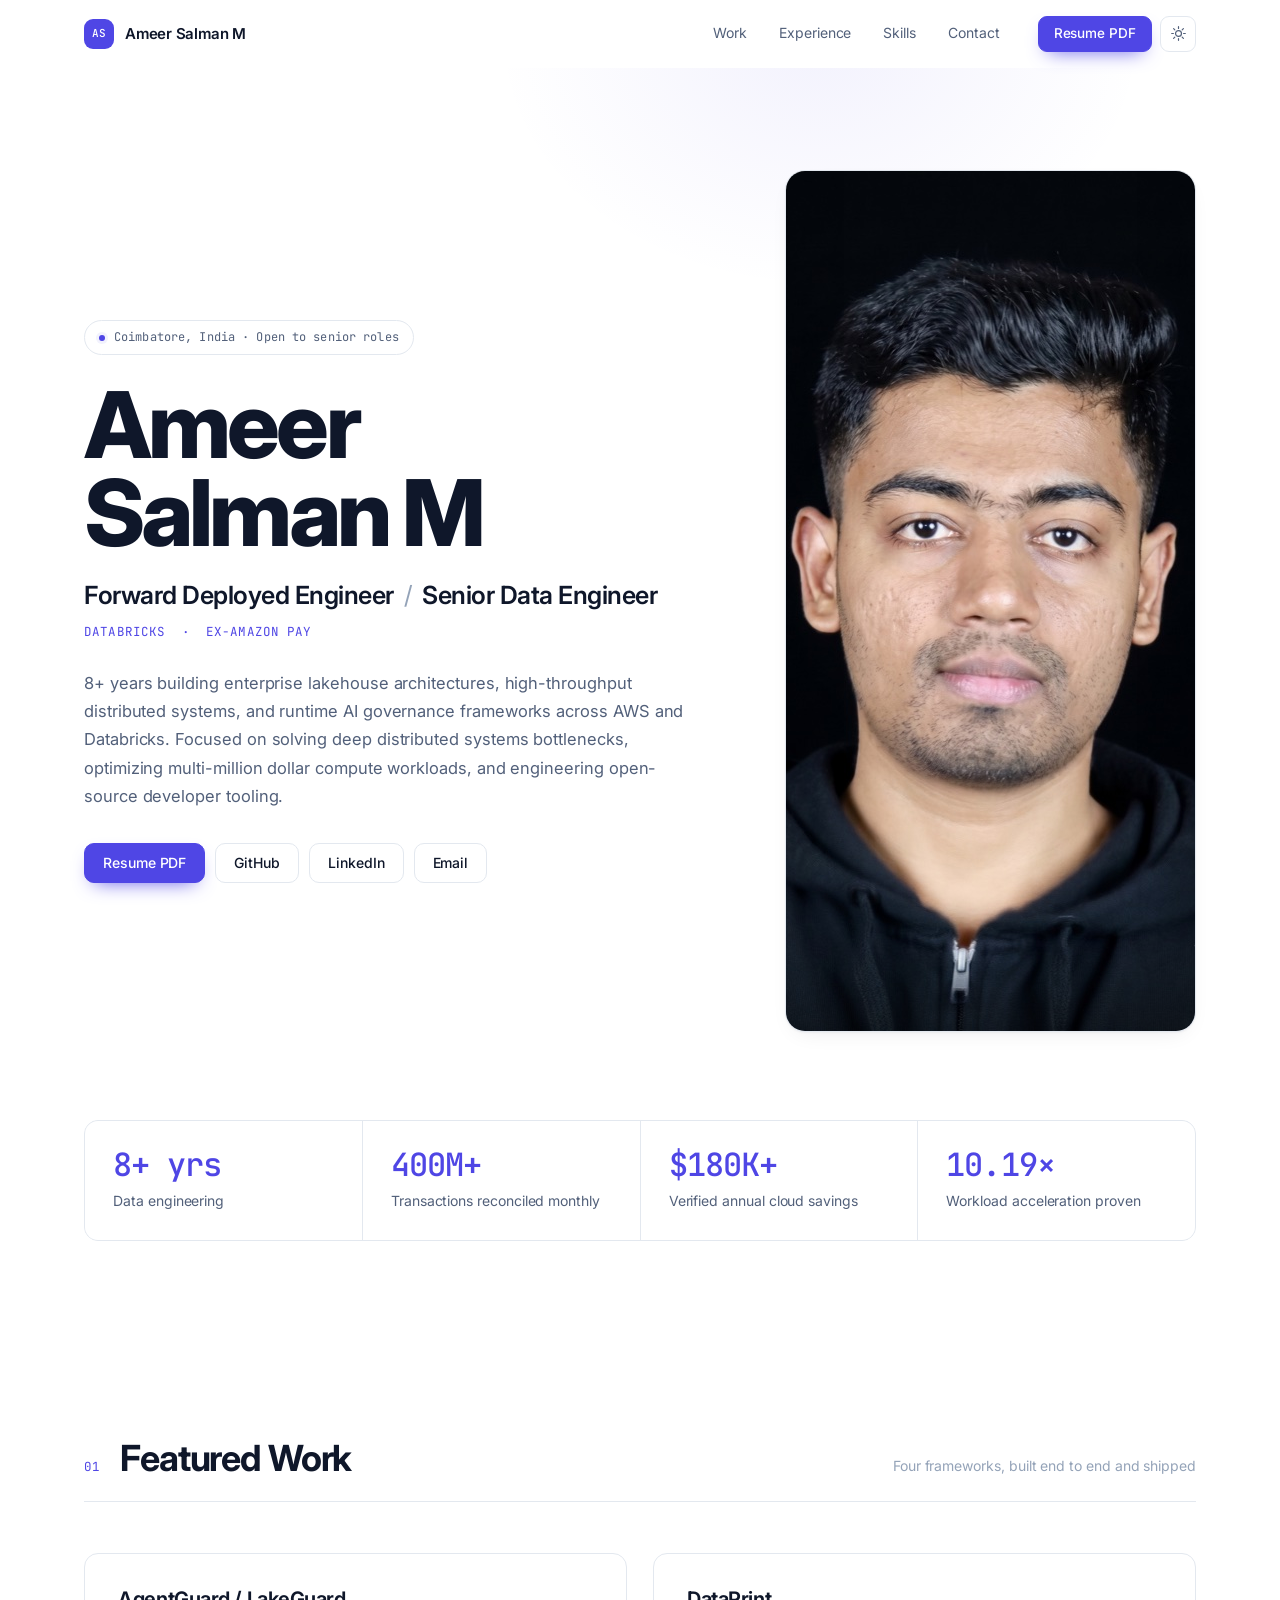
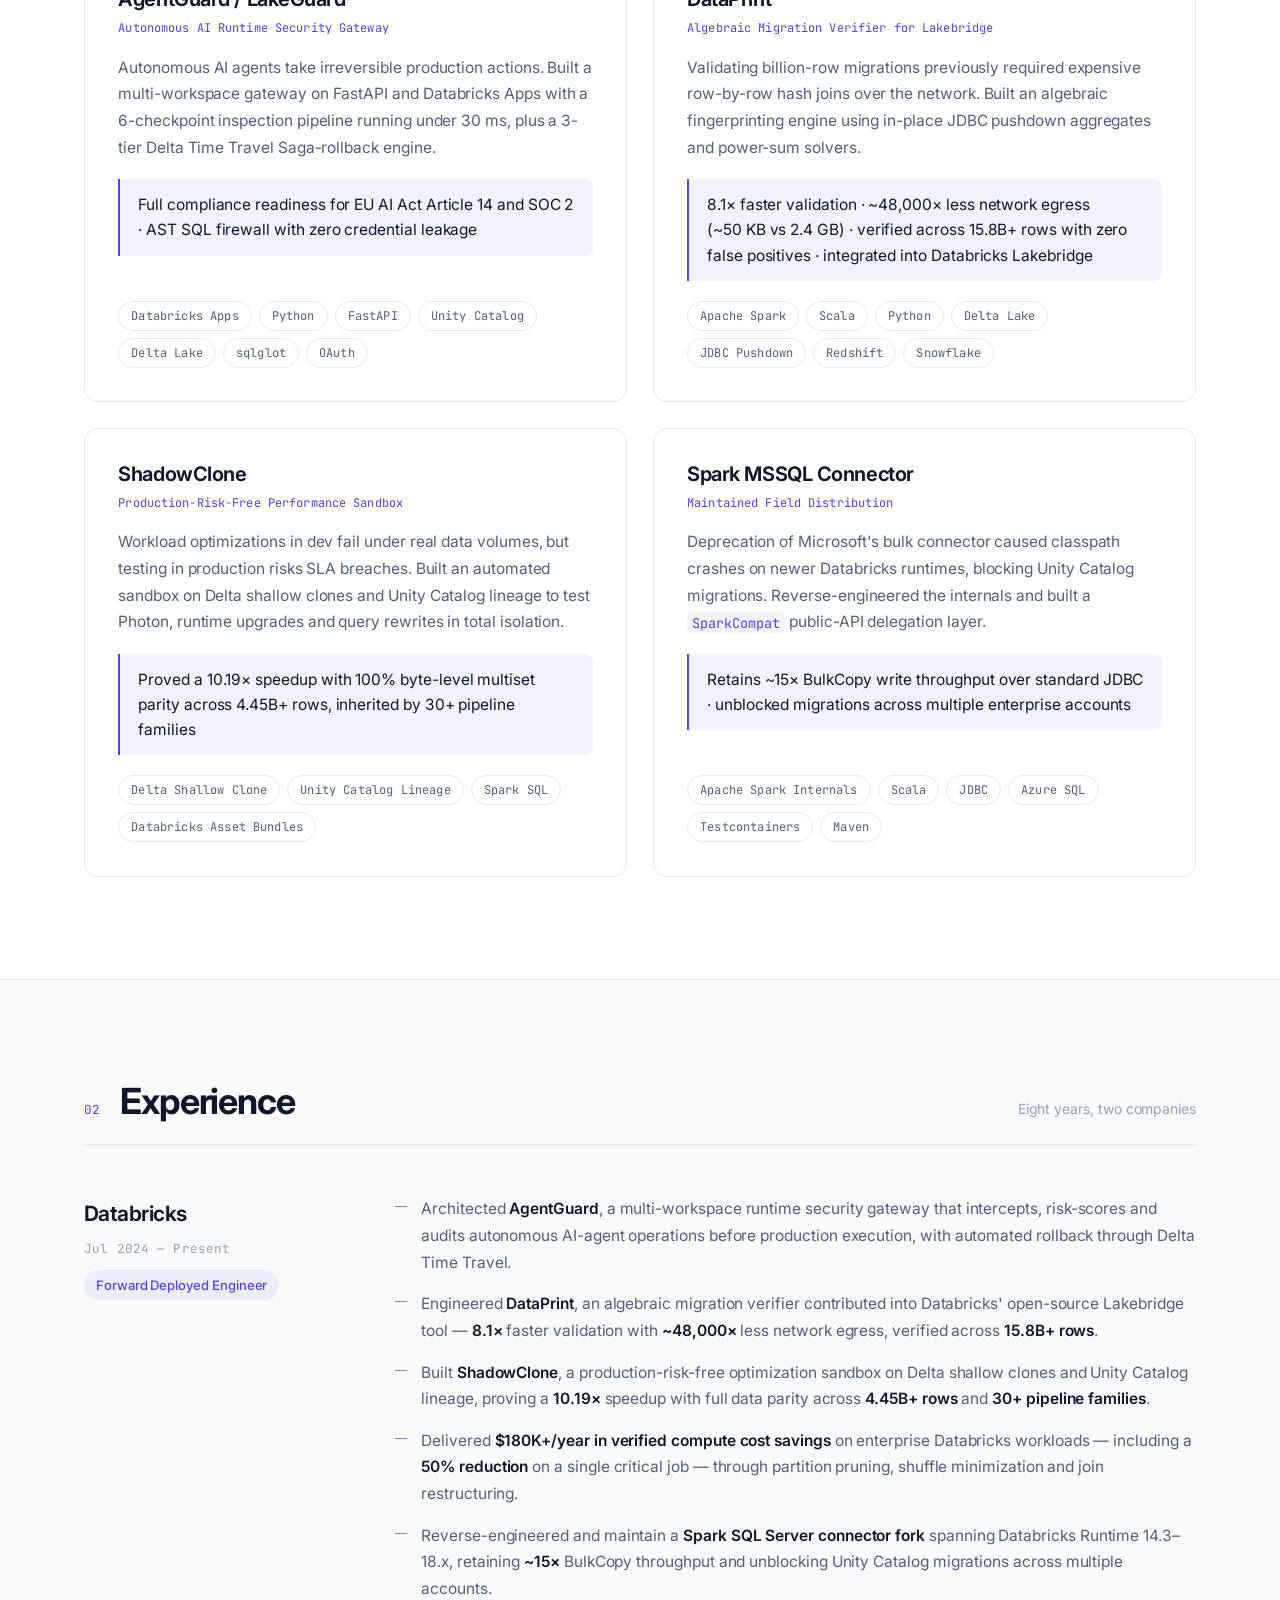
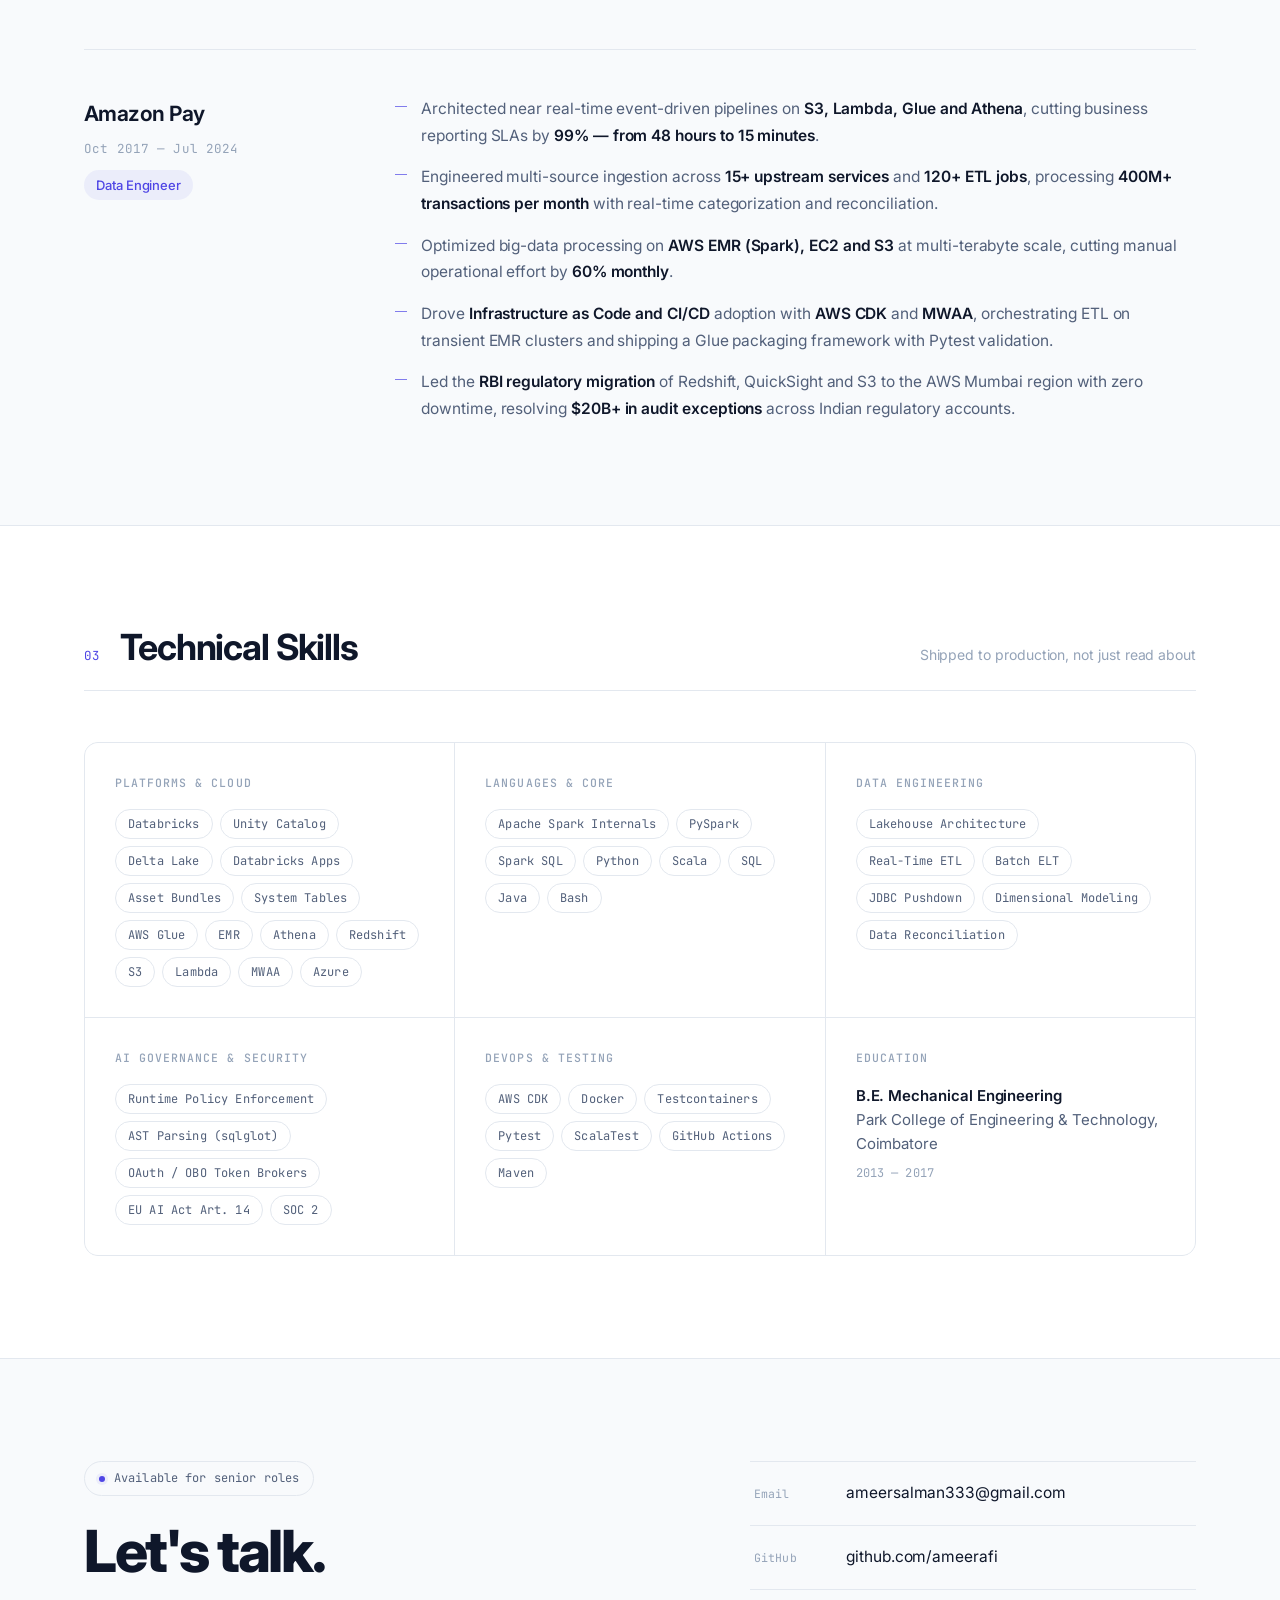
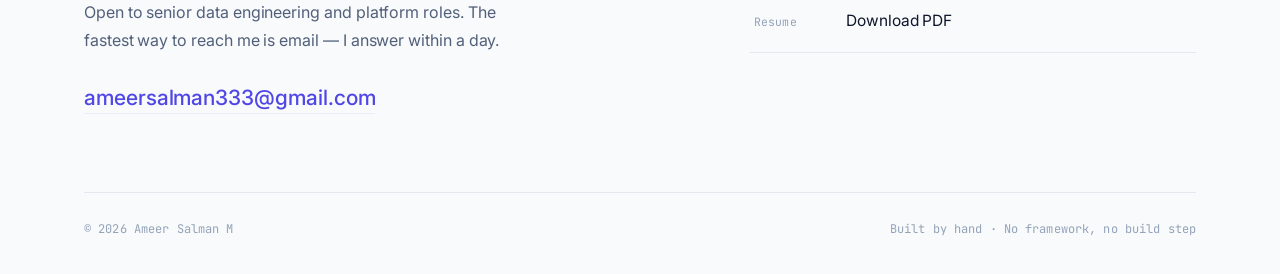
==== commit 0b4755a7: "Redesign: full-width editorial grid Replaces the 820px single column with a 1240px shell and asymmet" ====
--- a/index.html
+++ b/index.html
@@ -17,7 +17,7 @@
 
 <link rel="preconnect" href="https://fonts.googleapis.com">
 <link rel="preconnect" href="https://fonts.gstatic.com" crossorigin>
-<link href="https://fonts.googleapis.com/css2?family=Inter:wght@400;500;600;700&family=JetBrains+Mono:wght@400;500&display=swap" rel="stylesheet">
+<link href="https://fonts.googleapis.com/css2?family=Inter:wght@400;500;600;700;800&family=JetBrains+Mono:wght@400;500&display=swap" rel="stylesheet">
 <link rel="stylesheet" href="css/style.css">
 <script>try{var t=localStorage.getItem('theme');if(t)document.documentElement.dataset.theme=t;else if(matchMedia('(prefers-color-scheme: light)').matches)document.documentElement.dataset.theme='light';}catch(e){}</script>
 
@@ -42,10 +42,10 @@
 <a class="skip" href="#main">Skip to content</a>
 
 <header class="nav" id="nav">
-  <div class="nav-inner">
-    <a class="brand" href="#top">Ameer Salman M</a>
+  <div class="shell nav-inner">
+    <a class="brand" href="#top"><span class="brand-mark" aria-hidden="true">AS</span>Ameer Salman M</a>
     <nav class="nav-links" id="navLinks" aria-label="Sections">
-      <a href="#projects">Projects</a>
+      <a href="#work">Work</a>
       <a href="#experience">Experience</a>
       <a href="#skills">Skills</a>
       <a href="#contact">Contact</a>
@@ -65,208 +65,274 @@
 
 <main id="main">
 
-<!-- ─────────────── HERO ─────────────── -->
+<!-- ═══════════ HERO ═══════════ -->
 <section class="hero" id="top">
-  <img class="avatar" src="assets/portrait.jpg" alt="Ameer Salman M" width="613" height="860">
-  <h1>Ameer Salman M</h1>
-  <p class="headline">
-    Forward Deployed Engineer <span class="sep" aria-hidden="true">|</span> Senior Data Engineer
-    <span class="ctx">Databricks · Ex-Amazon Pay</span>
-  </p>
-  <p class="bio">8+ years building enterprise lakehouse architectures, high-throughput distributed
-    systems, and runtime AI governance frameworks across AWS and Databricks. Focused on solving deep
-    distributed systems bottlenecks, optimizing multi-million dollar compute workloads, and engineering
-    open-source developer tooling.</p>
-  <div class="quick-links">
-    <a class="btn btn-primary" href="assets/Ameer-Salman-CV.pdf" download>Resume PDF</a>
-    <a class="btn" href="https://github.com/ameerafi" target="_blank" rel="noopener">GitHub</a>
-    <!-- TODO: replace with the real LinkedIn URL -->
-    <a class="btn" href="#contact">LinkedIn</a>
-    <a class="btn" href="mailto:ameersalman333@gmail.com">Email</a>
+  <div class="hero-glow" aria-hidden="true"></div>
+  <div class="shell">
+    <div class="hero-grid">
+      <div class="hero-copy">
+        <p class="eyebrow mono"><span class="dot" aria-hidden="true"></span>Coimbatore, India · Open to senior roles</p>
+        <h1>Ameer<br>Salman&nbsp;M</h1>
+        <p class="headline">Forward Deployed Engineer <span class="sep" aria-hidden="true">/</span>
+          Senior Data Engineer</p>
+        <p class="ctx mono">Databricks &nbsp;·&nbsp; Ex-Amazon Pay</p>
+        <p class="bio">8+ years building enterprise lakehouse architectures, high-throughput
+          distributed systems, and runtime AI governance frameworks across AWS and Databricks. Focused
+          on solving deep distributed systems bottlenecks, optimizing multi-million dollar compute
+          workloads, and engineering open-source developer tooling.</p>
+        <div class="quick-links">
+          <a class="btn btn-primary" href="assets/Ameer-Salman-CV.pdf" download>Resume PDF</a>
+          <a class="btn" href="https://github.com/ameerafi" target="_blank" rel="noopener">GitHub</a>
+          <!-- TODO: replace with the real LinkedIn URL -->
+          <a class="btn" href="#contact">LinkedIn</a>
+          <a class="btn" href="mailto:ameersalman333@gmail.com">Email</a>
+        </div>
+      </div>
+
+      <figure class="portrait">
+        <img src="assets/portrait.jpg" alt="Ameer Salman M" width="613" height="860">
+      </figure>
+    </div>
+
+    <dl class="stat-strip">
+      <div class="stat"><dt class="mono">8+ yrs</dt><dd>Data engineering</dd></div>
+      <div class="stat"><dt class="mono">400M+</dt><dd>Transactions reconciled monthly</dd></div>
+      <div class="stat"><dt class="mono">$180K+</dt><dd>Verified annual cloud savings</dd></div>
+      <div class="stat"><dt class="mono">10.19&times;</dt><dd>Workload acceleration proven</dd></div>
+    </dl>
   </div>
 </section>
 
-<!-- ─────────────── PROJECTS ─────────────── -->
-<section class="section" id="projects">
-  <h2 class="section-title">Featured Projects &amp; Frameworks</h2>
-
-  <article class="project">
-    <h3>AgentGuard / LakeGuard</h3>
-    <p class="project-tag mono">Autonomous AI Runtime Security Gateway</p>
-    <p>Autonomous AI agents take irreversible production actions. Built a multi-workspace gateway on
-      FastAPI and Databricks Apps with a 6-checkpoint inspection pipeline running under 30&nbsp;ms, plus
-      a 3-tier Delta Time Travel Saga-rollback engine.</p>
-    <p class="metric">Full compliance readiness for EU AI Act Article 14 and SOC 2 · AST SQL firewall
-      with zero credential leakage</p>
-    <ul class="pills mono">
-      <li>Databricks Apps</li><li>Python</li><li>FastAPI</li><li>Unity Catalog</li>
-      <li>Delta Lake</li><li>sqlglot</li><li>OAuth</li>
-    </ul>
-  </article>
-
-  <article class="project">
-    <h3>DataPrint</h3>
-    <p class="project-tag mono">Algebraic Migration Verifier for Lakebridge</p>
-    <p>Validating billion-row migrations previously required expensive row-by-row hash joins over the
-      network. Built an algebraic fingerprinting engine using in-place JDBC pushdown aggregates and
-      power-sum solvers.</p>
-    <p class="metric">8.1&times; faster validation · ~48,000&times; less network egress (~50&nbsp;KB vs
-      2.4&nbsp;GB) · verified across 15.8B+ rows with zero false positives · integrated into Databricks
-      Lakebridge</p>
-    <ul class="pills mono">
-      <li>Apache Spark</li><li>Scala</li><li>Python</li><li>Delta Lake</li>
-      <li>JDBC Pushdown</li><li>Redshift</li><li>Snowflake</li>
-    </ul>
-  </article>
-
-  <article class="project">
-    <h3>ShadowClone</h3>
-    <p class="project-tag mono">Production-Risk-Free Performance Sandbox</p>
-    <p>Workload optimizations in dev fail under real data volumes, but testing in production risks SLA
-      breaches. Built an automated sandbox on Delta shallow clones and Unity Catalog lineage to test
-      Photon, runtime upgrades and query rewrites in total isolation.</p>
-    <p class="metric">Proved a 10.19&times; speedup with 100% byte-level multiset parity across 4.45B+
-      rows, inherited by 30+ pipeline families</p>
-    <ul class="pills mono">
-      <li>Delta Shallow Clone</li><li>Unity Catalog Lineage</li><li>Spark SQL</li>
-      <li>Databricks Asset Bundles</li>
-    </ul>
-  </article>
-
-  <article class="project">
-    <h3>Spark MSSQL Connector</h3>
-    <p class="project-tag mono">Maintained Field Distribution</p>
-    <p>Deprecation of Microsoft's bulk connector caused classpath crashes on newer Databricks runtimes,
-      blocking Unity Catalog migrations. Reverse-engineered the internals and built a
-      <code>SparkCompat</code> public-API delegation layer.</p>
-    <p class="metric">Retains ~15&times; BulkCopy write throughput over standard JDBC · unblocked
-      migrations across multiple enterprise accounts</p>
-    <ul class="pills mono">
-      <li>Apache Spark Internals</li><li>Scala</li><li>JDBC</li><li>Azure SQL</li>
-      <li>Testcontainers</li><li>Maven</li>
-    </ul>
-  </article>
+<!-- ═══════════ WORK ═══════════ -->
+<section class="band" id="work">
+  <div class="shell">
+    <header class="sec-head">
+      <span class="sec-num mono">01</span>
+      <h2>Featured Work</h2>
+      <p class="sec-note">Four frameworks, built end to end and shipped</p>
+    </header>
+
+    <div class="cards">
+      <article class="card">
+        <div class="card-top">
+          <h3>AgentGuard / LakeGuard</h3>
+          <p class="card-tag mono">Autonomous AI Runtime Security Gateway</p>
+        </div>
+        <p>Autonomous AI agents take irreversible production actions. Built a multi-workspace gateway on
+          FastAPI and Databricks Apps with a 6-checkpoint inspection pipeline running under 30&nbsp;ms,
+          plus a 3-tier Delta Time Travel Saga-rollback engine.</p>
+        <p class="metric">Full compliance readiness for EU AI Act Article 14 and SOC 2 · AST SQL
+          firewall with zero credential leakage</p>
+        <ul class="pills mono">
+          <li>Databricks Apps</li><li>Python</li><li>FastAPI</li><li>Unity Catalog</li>
+          <li>Delta Lake</li><li>sqlglot</li><li>OAuth</li>
+        </ul>
+      </article>
+
+      <article class="card">
+        <div class="card-top">
+          <h3>DataPrint</h3>
+          <p class="card-tag mono">Algebraic Migration Verifier for Lakebridge</p>
+        </div>
+        <p>Validating billion-row migrations previously required expensive row-by-row hash joins over
+          the network. Built an algebraic fingerprinting engine using in-place JDBC pushdown aggregates
+          and power-sum solvers.</p>
+        <p class="metric">8.1&times; faster validation · ~48,000&times; less network egress
+          (~50&nbsp;KB vs 2.4&nbsp;GB) · verified across 15.8B+ rows with zero false positives ·
+          integrated into Databricks Lakebridge</p>
+        <ul class="pills mono">
+          <li>Apache Spark</li><li>Scala</li><li>Python</li><li>Delta Lake</li>
+          <li>JDBC Pushdown</li><li>Redshift</li><li>Snowflake</li>
+        </ul>
+      </article>
+
+      <article class="card">
+        <div class="card-top">
+          <h3>ShadowClone</h3>
+          <p class="card-tag mono">Production-Risk-Free Performance Sandbox</p>
+        </div>
+        <p>Workload optimizations in dev fail under real data volumes, but testing in production risks
+          SLA breaches. Built an automated sandbox on Delta shallow clones and Unity Catalog lineage to
+          test Photon, runtime upgrades and query rewrites in total isolation.</p>
+        <p class="metric">Proved a 10.19&times; speedup with 100% byte-level multiset parity across
+          4.45B+ rows, inherited by 30+ pipeline families</p>
+        <ul class="pills mono">
+          <li>Delta Shallow Clone</li><li>Unity Catalog Lineage</li><li>Spark SQL</li>
+          <li>Databricks Asset Bundles</li>
+        </ul>
+      </article>
+
+      <article class="card">
+        <div class="card-top">
+          <h3>Spark MSSQL Connector</h3>
+          <p class="card-tag mono">Maintained Field Distribution</p>
+        </div>
+        <p>Deprecation of Microsoft's bulk connector caused classpath crashes on newer Databricks
+          runtimes, blocking Unity Catalog migrations. Reverse-engineered the internals and built a
+          <code>SparkCompat</code> public-API delegation layer.</p>
+        <p class="metric">Retains ~15&times; BulkCopy write throughput over standard JDBC · unblocked
+          migrations across multiple enterprise accounts</p>
+        <ul class="pills mono">
+          <li>Apache Spark Internals</li><li>Scala</li><li>JDBC</li><li>Azure SQL</li>
+          <li>Testcontainers</li><li>Maven</li>
+        </ul>
+      </article>
+    </div>
+  </div>
 </section>
 
-<!-- ─────────────── EXPERIENCE ─────────────── -->
-<section class="section" id="experience">
-  <h2 class="section-title">Work Experience</h2>
-
-  <article class="role">
-    <div class="role-head">
-      <h3>Databricks</h3>
-      <span class="role-when mono">Jul 2024 – Present</span>
-    </div>
-    <p class="role-title">Forward Deployed Engineer</p>
-    <ul class="role-points">
-      <li>Architected <b>AgentGuard</b>, a multi-workspace runtime security gateway that intercepts,
-        risk-scores and audits autonomous AI-agent operations before production execution, with
-        automated rollback through Delta Time Travel.</li>
-      <li>Engineered <b>DataPrint</b>, an algebraic migration verifier contributed into Databricks'
-        open-source Lakebridge tool — <b>8.1&times;</b> faster validation with <b>~48,000&times;</b> less
-        network egress, verified across <b>15.8B+ rows</b>.</li>
-      <li>Built <b>ShadowClone</b>, a production-risk-free optimization sandbox on Delta shallow clones
-        and Unity Catalog lineage, proving a <b>10.19&times;</b> speedup with full data parity across
-        <b>4.45B+ rows</b> and <b>30+ pipeline families</b>.</li>
-      <li>Delivered <b>$180K+/year in verified compute cost savings</b> on enterprise Databricks
-        workloads — including a <b>50% reduction</b> on a single critical job — through partition
-        pruning, shuffle minimization and join restructuring.</li>
-      <li>Reverse-engineered and maintain a <b>Spark SQL Server connector fork</b> spanning Databricks
-        Runtime 14.3–18.x, retaining <b>~15&times;</b> BulkCopy throughput and unblocking Unity Catalog
-        migrations across multiple accounts.</li>
-    </ul>
-  </article>
-
-  <article class="role">
-    <div class="role-head">
-      <h3>Amazon Pay / Amazon Payments</h3>
-      <span class="role-when mono">Oct 2017 – Jul 2024</span>
-    </div>
-    <p class="role-title">Data Engineer</p>
-    <ul class="role-points">
-      <li>Architected near real-time event-driven pipelines on <b>S3, Lambda, Glue and Athena</b>,
-        cutting business reporting SLAs by <b>99% — from 48 hours to 15 minutes</b>.</li>
-      <li>Engineered multi-source ingestion across <b>15+ upstream services</b> and <b>120+ ETL jobs</b>,
-        processing <b>400M+ transactions per month</b> with real-time categorization and
-        reconciliation.</li>
-      <li>Optimized big-data processing on <b>AWS EMR (Spark), EC2 and S3</b> at multi-terabyte scale,
-        cutting manual operational effort by <b>60% monthly</b>.</li>
-      <li>Drove <b>Infrastructure as Code and CI/CD</b> adoption with <b>AWS CDK</b> and <b>MWAA</b>,
-        orchestrating ETL on transient EMR clusters and shipping a Glue packaging framework with Pytest
-        validation.</li>
-      <li>Led the <b>RBI regulatory migration</b> of Redshift, QuickSight and S3 to the AWS Mumbai
-        region with zero downtime, resolving <b>$20B+ in audit exceptions</b> across Indian regulatory
-        accounts.</li>
-    </ul>
-  </article>
+<!-- ═══════════ EXPERIENCE ═══════════ -->
+<section class="band band-alt" id="experience">
+  <div class="shell">
+    <header class="sec-head">
+      <span class="sec-num mono">02</span>
+      <h2>Experience</h2>
+      <p class="sec-note">Eight years, two companies</p>
+    </header>
+
+    <div class="timeline">
+      <article class="role">
+        <div class="role-aside">
+          <h3>Databricks</h3>
+          <p class="role-when mono">Jul 2024 — Present</p>
+          <p class="role-title">Forward Deployed Engineer</p>
+        </div>
+        <ul class="role-points">
+          <li>Architected <b>AgentGuard</b>, a multi-workspace runtime security gateway that intercepts,
+            risk-scores and audits autonomous AI-agent operations before production execution, with
+            automated rollback through Delta Time Travel.</li>
+          <li>Engineered <b>DataPrint</b>, an algebraic migration verifier contributed into Databricks'
+            open-source Lakebridge tool — <b>8.1×</b> faster validation with <b>~48,000×</b> less
+            network egress, verified across <b>15.8B+ rows</b>.</li>
+          <li>Built <b>ShadowClone</b>, a production-risk-free optimization sandbox on Delta shallow
+            clones and Unity Catalog lineage, proving a <b>10.19×</b> speedup with full data parity
+            across <b>4.45B+ rows</b> and <b>30+ pipeline families</b>.</li>
+          <li>Delivered <b>$180K+/year in verified compute cost savings</b> on enterprise Databricks
+            workloads — including a <b>50% reduction</b> on a single critical job — through partition
+            pruning, shuffle minimization and join restructuring.</li>
+          <li>Reverse-engineered and maintain a <b>Spark SQL Server connector fork</b> spanning
+            Databricks Runtime 14.3–18.x, retaining <b>~15×</b> BulkCopy throughput and unblocking Unity
+            Catalog migrations across multiple accounts.</li>
+        </ul>
+      </article>
+
+      <article class="role">
+        <div class="role-aside">
+          <h3>Amazon Pay</h3>
+          <p class="role-when mono">Oct 2017 — Jul 2024</p>
+          <p class="role-title">Data Engineer</p>
+        </div>
+        <ul class="role-points">
+          <li>Architected near real-time event-driven pipelines on <b>S3, Lambda, Glue and Athena</b>,
+            cutting business reporting SLAs by <b>99% — from 48 hours to 15 minutes</b>.</li>
+          <li>Engineered multi-source ingestion across <b>15+ upstream services</b> and
+            <b>120+ ETL jobs</b>, processing <b>400M+ transactions per month</b> with real-time
+            categorization and reconciliation.</li>
+          <li>Optimized big-data processing on <b>AWS EMR (Spark), EC2 and S3</b> at multi-terabyte
+            scale, cutting manual operational effort by <b>60% monthly</b>.</li>
+          <li>Drove <b>Infrastructure as Code and CI/CD</b> adoption with <b>AWS CDK</b> and
+            <b>MWAA</b>, orchestrating ETL on transient EMR clusters and shipping a Glue packaging
+            framework with Pytest validation.</li>
+          <li>Led the <b>RBI regulatory migration</b> of Redshift, QuickSight and S3 to the AWS Mumbai
+            region with zero downtime, resolving <b>$20B+ in audit exceptions</b> across Indian
+            regulatory accounts.</li>
+        </ul>
+      </article>
+    </div>
+  </div>
 </section>
 
-<!-- ─────────────── SKILLS ─────────────── -->
-<section class="section" id="skills">
-  <h2 class="section-title">Technical Skills</h2>
-  <div class="skills">
-    <section class="skill-group">
-      <h3 class="mono">Platforms &amp; Cloud</h3>
-      <ul class="pills mono">
-        <li>Databricks</li><li>Unity Catalog</li><li>Delta Lake</li><li>Databricks Apps</li>
-        <li>Asset Bundles</li><li>System Tables</li><li>AWS Glue</li><li>EMR</li><li>Athena</li>
-        <li>Redshift</li><li>S3</li><li>Lambda</li><li>MWAA</li><li>Azure</li>
-      </ul>
-    </section>
-    <section class="skill-group">
-      <h3 class="mono">Languages &amp; Core</h3>
-      <ul class="pills mono">
-        <li>Apache Spark Internals</li><li>PySpark</li><li>Spark SQL</li><li>Python</li>
-        <li>Scala</li><li>SQL</li><li>Java</li><li>Bash</li>
-      </ul>
-    </section>
-    <section class="skill-group">
-      <h3 class="mono">Data Engineering</h3>
-      <ul class="pills mono">
-        <li>Lakehouse Architecture</li><li>Real-Time ETL</li><li>Batch ELT</li><li>JDBC Pushdown</li>
-        <li>Dimensional Modeling</li><li>Data Reconciliation</li>
-      </ul>
-    </section>
-    <section class="skill-group">
-      <h3 class="mono">AI Governance &amp; Security</h3>
-      <ul class="pills mono">
-        <li>Runtime Policy Enforcement</li><li>AST Parsing (sqlglot)</li>
-        <li>OAuth / OBO Token Brokers</li><li>EU AI Act Art. 14</li><li>SOC 2</li>
-      </ul>
-    </section>
-    <section class="skill-group">
-      <h3 class="mono">DevOps &amp; Testing</h3>
-      <ul class="pills mono">
-        <li>AWS CDK</li><li>Docker</li><li>Testcontainers</li><li>Pytest</li>
-        <li>ScalaTest</li><li>GitHub Actions</li><li>Maven</li>
-      </ul>
-    </section>
+<!-- ═══════════ SKILLS ═══════════ -->
+<section class="band" id="skills">
+  <div class="shell">
+    <header class="sec-head">
+      <span class="sec-num mono">03</span>
+      <h2>Technical Skills</h2>
+      <p class="sec-note">Shipped to production, not just read about</p>
+    </header>
+
+    <div class="skills">
+      <section class="skill-group">
+        <h3 class="mono">Platforms &amp; Cloud</h3>
+        <ul class="pills mono">
+          <li>Databricks</li><li>Unity Catalog</li><li>Delta Lake</li><li>Databricks Apps</li>
+          <li>Asset Bundles</li><li>System Tables</li><li>AWS Glue</li><li>EMR</li><li>Athena</li>
+          <li>Redshift</li><li>S3</li><li>Lambda</li><li>MWAA</li><li>Azure</li>
+        </ul>
+      </section>
+      <section class="skill-group">
+        <h3 class="mono">Languages &amp; Core</h3>
+        <ul class="pills mono">
+          <li>Apache Spark Internals</li><li>PySpark</li><li>Spark SQL</li><li>Python</li>
+          <li>Scala</li><li>SQL</li><li>Java</li><li>Bash</li>
+        </ul>
+      </section>
+      <section class="skill-group">
+        <h3 class="mono">Data Engineering</h3>
+        <ul class="pills mono">
+          <li>Lakehouse Architecture</li><li>Real-Time ETL</li><li>Batch ELT</li><li>JDBC Pushdown</li>
+          <li>Dimensional Modeling</li><li>Data Reconciliation</li>
+        </ul>
+      </section>
+      <section class="skill-group">
+        <h3 class="mono">AI Governance &amp; Security</h3>
+        <ul class="pills mono">
+          <li>Runtime Policy Enforcement</li><li>AST Parsing (sqlglot)</li>
+          <li>OAuth / OBO Token Brokers</li><li>EU AI Act Art. 14</li><li>SOC 2</li>
+        </ul>
+      </section>
+      <section class="skill-group">
+        <h3 class="mono">DevOps &amp; Testing</h3>
+        <ul class="pills mono">
+          <li>AWS CDK</li><li>Docker</li><li>Testcontainers</li><li>Pytest</li>
+          <li>ScalaTest</li><li>GitHub Actions</li><li>Maven</li>
+        </ul>
+      </section>
+      <section class="skill-group">
+        <h3 class="mono">Education</h3>
+        <p class="edu">
+          <b>B.E. Mechanical Engineering</b><br>
+          Park College of Engineering &amp; Technology, Coimbatore
+          <span class="mono edu-when">2013 — 2017</span>
+        </p>
+      </section>
+    </div>
   </div>
 </section>
 
-<!-- ─────────────── EDUCATION ─────────────── -->
-<section class="section" id="education">
-  <h2 class="section-title">Education</h2>
-  <article class="role">
-    <div class="role-head">
-      <h3>Park College of Engineering &amp; Technology</h3>
-      <span class="role-when mono">2013 – 2017</span>
-    </div>
-    <p class="role-title">Bachelor of Engineering (B.E.), Mechanical Engineering</p>
-  </article>
-</section>
-
 </main>
 
-<footer class="footer" id="contact">
-  <p class="footer-lead">Open to senior data engineering and platform roles. The fastest way to reach
-    me is email — I answer within a day.</p>
-  <div class="footer-links">
-    <a href="mailto:ameersalman333@gmail.com">ameersalman333@gmail.com</a>
-    <!-- TODO: replace with the real LinkedIn URL -->
-    <a href="https://github.com/ameerafi" target="_blank" rel="noopener">GitHub</a>
-  </div>
-  <p class="copyright mono">© <span id="year">2026</span> Ameer Salman M</p>
+<!-- ═══════════ CONTACT ═══════════ -->
+<footer class="contact" id="contact">
+  <div class="shell">
+    <div class="contact-grid">
+      <div>
+        <p class="eyebrow mono"><span class="dot" aria-hidden="true"></span>Available for senior roles</p>
+        <h2 class="contact-title">Let's talk.</h2>
+        <p class="contact-lead">Open to senior data engineering and platform roles. The fastest way to
+          reach me is email — I answer within a day.</p>
+        <a class="mailto" href="mailto:ameersalman333@gmail.com">ameersalman333@gmail.com</a>
+      </div>
+      <div class="contact-links">
+        <a class="clink" href="mailto:ameersalman333@gmail.com">
+          <span class="clink-lbl mono">Email</span>
+          <span class="clink-val">ameersalman333@gmail.com</span>
+        </a>
+        <a class="clink" href="https://github.com/ameerafi" target="_blank" rel="noopener">
+          <span class="clink-lbl mono">GitHub</span>
+          <span class="clink-val">github.com/ameerafi</span>
+        </a>
+        <a class="clink" href="assets/Ameer-Salman-CV.pdf" download>
+          <span class="clink-lbl mono">Resume</span>
+          <span class="clink-val">Download PDF</span>
+        </a>
+      </div>
+    </div>
+    <div class="foot-bar">
+      <p class="mono">© <span id="year">2026</span> Ameer Salman M</p>
+      <p class="mono">Built by hand · No framework, no build step</p>
+    </div>
+  </div>
 </footer>
 
 <script src="js/main.js"></script>
--- a/css/style.css
+++ b/css/style.css
@@ -1,38 +1,49 @@
 /* =========================================================
    Ameer Salman M — portfolio
-   Single column, 820px. Minimal, high contrast, quiet accents.
+   Full-width editorial grid. Wide shell, asymmetric sections,
+   one indigo accent. Neutral slate in both themes.
    ========================================================= */
 
 /* ---------- 1. Tokens ---------- */
 
 :root {
   --bg:          #ffffff;
-  --bg-soft:     #f9fafb;
-  --text:        #111827;
-  --muted:       #6b7280;
-  --faint:       #9ca3af;
-  --border:      #e5e7eb;
+  --surface:     #f8fafc;
+  --surface-2:   #ffffff;
+  --text:        #0f172a;
+  --muted:       #52607a;
+  --faint:       #94a3b8;
+  --border:      #e3e8ef;
+  --border-soft: #eef2f7;
   --accent:      #4f46e5;
-  --accent-soft: rgba(79, 70, 229, .09);
+  --accent-2:    #6366f1;
+  --accent-soft: rgba(79, 70, 229, .07);
+  --shadow:      0 1px 2px rgba(15, 23, 42, .04), 0 8px 24px -12px rgba(15, 23, 42, .12);
+  --shadow-lift: 0 2px 4px rgba(15, 23, 42, .05), 0 18px 40px -18px rgba(79, 70, 229, .30);
 
   --sans: 'Inter', -apple-system, BlinkMacSystemFont, 'Segoe UI', system-ui, sans-serif;
   --mono: 'JetBrains Mono', ui-monospace, SFMono-Regular, Menlo, monospace;
 
-  --w:    820px;
-  --pad:  clamp(20px, 6vw, 32px);
-  --r:    10px;
-  --nav-h: 60px;
+  --shell: 1240px;
+  --pad:   clamp(20px, 5vw, 64px);
+  --r:     14px;
+  --nav-h: 68px;
 }
 
 [data-theme="dark"] {
   --bg:          #0b0f19;
-  --bg-soft:     #111827;
+  --surface:     #0f1524;
+  --surface-2:   #111827;
   --text:        #f3f4f6;
   --muted:       #9ca3af;
   --faint:       #6b7280;
   --border:      #1f2937;
+  --border-soft: #161d2b;
   --accent:      #818cf8;
-  --accent-soft: rgba(129, 140, 248, .13);
+  --accent-2:    #a5b4fc;
+  --accent-soft: rgba(129, 140, 248, .10);
+  --shadow:      0 1px 2px rgba(0, 0, 0, .4), 0 10px 30px -14px rgba(0, 0, 0, .7);
+  --shadow-lift: 0 2px 6px rgba(0, 0, 0, .45), 0 22px 48px -20px rgba(129, 140, 248, .28);
 }
 
 /* ---------- 2. Base ---------- */
@@ -40,39 +51,37 @@
 *, *::before, *::after { box-sizing: border-box; }
 * { margin: 0; padding: 0; }
 
-html { scroll-behavior: smooth; scroll-padding-top: calc(var(--nav-h) + 20px); }
+html { scroll-behavior: smooth; scroll-padding-top: calc(var(--nav-h) + 24px); }
 
 body {
   background: var(--bg);
   color: var(--text);
   font-family: var(--sans);
   font-size: 16px;
-  line-height: 1.7;
-  letter-spacing: -.003em;
+  line-height: 1.72;
+  letter-spacing: -.004em;
   -webkit-font-smoothing: antialiased;
-  text-rendering: optimizeLegibility;
+  overflow-x: hidden;
 }
 
 a { color: inherit; text-decoration: none; }
 ul { list-style: none; }
 b, strong { font-weight: 600; color: var(--text); }
+img { max-width: 100%; display: block; }
 
 code {
-  font-family: var(--mono); font-size: .88em;
-  background: var(--bg-soft); border: 1px solid var(--border);
-  border-radius: 4px; padding: .1em .38em;
-}
-
-.mono {
-  font-family: var(--mono);
-  font-size: 12px;
-  letter-spacing: .02em;
-}
+  font-family: var(--mono); font-size: .87em;
+  background: var(--accent-soft); color: var(--accent);
+  border-radius: 5px; padding: .12em .4em;
+}
+
+.mono { font-family: var(--mono); letter-spacing: .01em; }
+
+.shell { width: 100%; max-width: var(--shell); margin: 0 auto; padding: 0 var(--pad); }
 
 .skip {
   position: absolute; left: -9999px; top: 0; z-index: 100;
-  background: var(--accent); color: #fff;
-  padding: 10px 18px; border-radius: 0 0 var(--r) 0; font-size: 14px;
+  background: var(--accent); color: #fff; padding: 12px 20px; font-size: 14px;
 }
 .skip:focus { left: 0; }
 
@@ -81,33 +90,36 @@
 /* ---------- 3. Navigation ---------- */
 
 .nav {
-  position: sticky; top: 0; z-index: 50;
-  height: var(--nav-h);
-  background: color-mix(in srgb, var(--bg) 82%, transparent);
-  backdrop-filter: saturate(180%) blur(12px);
-  -webkit-backdrop-filter: saturate(180%) blur(12px);
+  position: sticky; top: 0; z-index: 60; height: var(--nav-h);
+  background: color-mix(in srgb, var(--bg) 78%, transparent);
+  backdrop-filter: saturate(180%) blur(14px);
+  -webkit-backdrop-filter: saturate(180%) blur(14px);
   border-bottom: 1px solid transparent;
-  transition: border-color .2s ease;
+  transition: border-color .25s ease, background .25s ease;
 }
 .nav.is-stuck { border-bottom-color: var(--border); }
 
-.nav-inner {
-  max-width: var(--w); height: 100%;
-  margin: 0 auto; padding: 0 var(--pad);
-  display: flex; align-items: center; gap: 20px;
-}
+.nav-inner { height: 100%; display: flex; align-items: center; gap: 24px; }
 
 .brand {
+  display: flex; align-items: center; gap: 11px;
   font-weight: 600; font-size: 15px; letter-spacing: -.015em;
   white-space: nowrap; margin-right: auto;
 }
-
-.nav-links { display: flex; gap: 26px; }
+.brand-mark {
+  display: grid; place-items: center;
+  width: 30px; height: 30px; border-radius: 9px;
+  background: var(--accent); color: #fff;
+  font-family: var(--mono); font-size: 11px; font-weight: 500; letter-spacing: .02em;
+}
+
+.nav-links { display: flex; gap: 4px; }
 .nav-links a {
+  position: relative; padding: 8px 14px; border-radius: 8px;
   font-size: 14px; color: var(--muted);
-  transition: color .16s ease;
-}
-.nav-links a:hover { color: var(--text); }
+  transition: color .18s ease, background .18s ease;
+}
+.nav-links a:hover { color: var(--text); background: var(--surface); }
 .nav-links a.is-active { color: var(--accent); }
 
 .nav-actions { display: flex; align-items: center; gap: 8px; }
@@ -116,25 +128,28 @@
 
 .btn {
   display: inline-flex; align-items: center; justify-content: center;
-  height: 36px; padding: 0 15px;
-  font-size: 13.5px; font-weight: 500; white-space: nowrap;
-  border: 1px solid var(--border); border-radius: 8px;
-  background: var(--bg);
-  transition: border-color .16s ease, color .16s ease, background .16s ease, transform .16s ease;
-}
-.btn:hover { border-color: var(--accent); color: var(--accent); transform: translateY(-1px); }
+  height: 40px; padding: 0 18px;
+  font-size: 14px; font-weight: 500; white-space: nowrap;
+  border: 1px solid var(--border); border-radius: 10px;
+  background: var(--bg); color: var(--text);
+  transition: border-color .18s ease, color .18s ease, transform .18s ease, box-shadow .18s ease;
+}
+.btn:hover { border-color: var(--accent); color: var(--accent); transform: translateY(-2px); }
 
 .btn-primary {
   background: var(--accent); border-color: var(--accent); color: #fff;
-}
-.btn-primary:hover { color: #fff; filter: brightness(1.08); }
+  box-shadow: 0 8px 20px -10px var(--accent);
+}
+.btn-primary:hover { color: #fff; box-shadow: 0 12px 26px -10px var(--accent); }
+
+.nav .btn { height: 36px; padding: 0 15px; font-size: 13.5px; border-radius: 9px; }
 
 .icon-btn {
   display: inline-flex; align-items: center; justify-content: center;
   width: 36px; height: 36px; flex-shrink: 0;
-  border: 1px solid var(--border); border-radius: 8px;
+  border: 1px solid var(--border); border-radius: 9px;
   background: var(--bg); color: var(--muted); cursor: pointer;
-  transition: border-color .16s ease, color .16s ease;
+  transition: border-color .18s ease, color .18s ease;
 }
 .icon-btn:hover { border-color: var(--accent); color: var(--accent); }
 
@@ -143,157 +158,257 @@
 .ico-moon { display: none; }
 [data-theme="dark"] .ico-sun  { display: none; }
 [data-theme="dark"] .ico-moon { display: block; }
-
 .menu-btn { display: none; }
 
-/* ---------- 5. Layout ---------- */
-
-main { max-width: var(--w); margin: 0 auto; padding: 0 var(--pad); }
-
-.section { padding: 68px 0; border-top: 1px solid var(--border); }
-
-.section-title {
-  font-size: 13px; font-weight: 600; letter-spacing: .06em; text-transform: uppercase;
-  color: var(--faint); margin-bottom: 34px;
-}
-
-/* ---------- 6. Hero ---------- */
-
-.hero { padding: 76px 0 68px; }
-
-.avatar {
-  width: 76px; height: 76px; border-radius: 50%;
-  object-fit: cover; object-position: center top;
-  border: 1px solid var(--border);
-  margin-bottom: 26px; display: block;
+/* ---------- 5. Hero ---------- */
+
+.hero { position: relative; padding: clamp(56px, 8vw, 104px) 0 0; overflow: hidden; }
+
+.hero-glow {
+  position: absolute; top: -30%; left: 50%; transform: translateX(-30%);
+  width: min(900px, 90vw); height: 700px; pointer-events: none;
+  background: radial-gradient(closest-side, var(--accent-soft), transparent 72%);
+}
+
+.hero-grid {
+  position: relative;
+  display: grid; grid-template-columns: minmax(0, 1.55fr) minmax(0, 1fr);
+  gap: clamp(32px, 5vw, 76px); align-items: center;
+}
+
+.eyebrow {
+  display: inline-flex; align-items: center; gap: 9px;
+  font-size: 12px; color: var(--muted);
+  border: 1px solid var(--border); border-radius: 100px;
+  padding: 6px 14px; margin-bottom: 26px;
+}
+.dot {
+  width: 6px; height: 6px; border-radius: 50%; background: var(--accent);
+  box-shadow: 0 0 0 3px var(--accent-soft);
 }
 
 .hero h1 {
-  font-size: clamp(30px, 5.2vw, 40px); font-weight: 700;
-  letter-spacing: -.028em; line-height: 1.15; margin-bottom: 12px;
+  font-size: clamp(46px, 7.2vw, 92px); font-weight: 800;
+  letter-spacing: -.042em; line-height: .96; margin-bottom: 22px;
 }
 
 .headline {
-  font-size: 16.5px; font-weight: 500; color: var(--text);
-  line-height: 1.55; margin-bottom: 20px;
-}
-.headline .sep { color: var(--border); margin: 0 4px; font-weight: 400; }
-.headline .ctx {
-  display: block; font-weight: 400; font-size: 14.5px;
-  color: var(--accent); margin-top: 3px;
-}
-
-.bio { color: var(--muted); max-width: 64ch; margin-bottom: 30px; }
-
-.quick-links { display: flex; flex-wrap: wrap; gap: 9px; }
-
-/* ---------- 7. Projects ---------- */
-
-.project {
-  padding: 26px 0;
-  border-top: 1px solid var(--border);
-}
-.project:first-of-type { border-top: 0; padding-top: 0; }
-
-.project h3 {
-  font-size: 18.5px; font-weight: 600; letter-spacing: -.018em;
-  line-height: 1.3; margin-bottom: 5px;
-}
-.project-tag { color: var(--accent); margin-bottom: 14px; }
-.project p { color: var(--muted); margin-bottom: 14px; }
+  font-size: clamp(19px, 2.1vw, 25px); font-weight: 600;
+  letter-spacing: -.02em; line-height: 1.35; margin-bottom: 8px;
+}
+.headline .sep { color: var(--faint); font-weight: 400; margin: 0 5px; }
+
+.ctx { font-size: 12.5px; color: var(--accent); text-transform: uppercase; margin-bottom: 26px; }
+
+.bio { color: var(--muted); font-size: 16.5px; max-width: 60ch; margin-bottom: 32px; }
+
+.quick-links { display: flex; flex-wrap: wrap; gap: 10px; }
+
+.portrait {
+  position: relative; border-radius: 20px; overflow: hidden;
+  border: 1px solid var(--border); background: var(--surface);
+  box-shadow: var(--shadow);
+}
+.portrait img { width: 100%; aspect-ratio: 4 / 4.6; object-fit: cover; object-position: center top; }
+.portrait::after {
+  content: ''; position: absolute; inset: 0; border-radius: 20px; pointer-events: none;
+  box-shadow: inset 0 -70px 90px -50px rgba(0, 0, 0, .5);
+}
+
+/* ---- stat strip ---- */
+
+.stat-strip {
+  display: grid; grid-template-columns: repeat(4, 1fr);
+  gap: 1px; background: var(--border);
+  border: 1px solid var(--border); border-radius: var(--r);
+  overflow: hidden;
+  margin: clamp(48px, 7vw, 88px) 0 clamp(56px, 8vw, 96px);
+}
+.stat { background: var(--bg); padding: 28px clamp(18px, 2.2vw, 30px); }
+.stat dt {
+  font-size: clamp(24px, 2.6vw, 32px); font-weight: 500; color: var(--accent);
+  letter-spacing: -.03em; line-height: 1; margin-bottom: 10px;
+}
+.stat dd { font-size: 14px; color: var(--muted); line-height: 1.45; }
+
+/* ---------- 6. Bands & section heads ---------- */
+
+.band { padding: clamp(64px, 8vw, 108px) 0; }
+.band-alt { background: var(--surface); border-block: 1px solid var(--border); }
+
+.sec-head {
+  display: grid; grid-template-columns: auto 1fr auto;
+  align-items: baseline; gap: 20px;
+  padding-bottom: 22px; margin-bottom: clamp(32px, 4vw, 52px);
+  border-bottom: 1px solid var(--border);
+}
+.sec-num { font-size: 12.5px; color: var(--accent); }
+.sec-head h2 {
+  font-size: clamp(24px, 3.2vw, 36px); font-weight: 700;
+  letter-spacing: -.032em; line-height: 1.1;
+}
+.sec-note { font-size: 14px; color: var(--faint); text-align: right; }
+
+/* ---------- 7. Project cards ---------- */
+
+.cards {
+  display: grid; grid-template-columns: repeat(2, minmax(0, 1fr));
+  gap: clamp(18px, 2vw, 26px);
+}
+
+.card {
+  display: flex; flex-direction: column;
+  background: var(--surface-2);
+  border: 1px solid var(--border); border-radius: var(--r);
+  padding: clamp(24px, 2.6vw, 34px);
+  transition: transform .22s ease, border-color .22s ease, box-shadow .22s ease;
+}
+.band-alt .card { background: var(--bg); }
+.card:hover { transform: translateY(-4px); border-color: var(--accent); box-shadow: var(--shadow-lift); }
+
+.card-top { margin-bottom: 16px; }
+.card h3 {
+  font-size: 20px; font-weight: 650; letter-spacing: -.022em;
+  line-height: 1.25; margin-bottom: 6px;
+}
+.card-tag { font-size: 12px; color: var(--accent); }
+.card > p { color: var(--muted); font-size: 15.5px; margin-bottom: 18px; }
 
 .metric {
-  position: relative;
-  color: var(--text) !important;
-  font-size: 14.5px; line-height: 1.6;
+  color: var(--text) !important; font-size: 14.5px; line-height: 1.62;
   background: var(--accent-soft);
-  border-left: 2px solid var(--accent);
-  border-radius: 0 6px 6px 0;
-  padding: 11px 16px;
-}
+  border-left: 2px solid var(--accent); border-radius: 0 8px 8px 0;
+  padding: 13px 18px; margin-bottom: 20px !important;
+}
+
+.card .pills { margin-top: auto; }
 
 /* ---------- 8. Pills ---------- */
 
 .pills { display: flex; flex-wrap: wrap; gap: 7px; }
 .pills li {
-  color: var(--muted);
+  font-size: 12px; color: var(--muted);
   border: 1px solid var(--border); border-radius: 100px;
-  padding: 4px 11px; line-height: 1.6;
-  transition: border-color .16s ease, color .16s ease;
+  padding: 5px 12px; line-height: 1.5;
+  transition: border-color .18s ease, color .18s ease;
 }
 .pills li:hover { border-color: var(--accent); color: var(--accent); }
 
-/* ---------- 9. Experience & education ---------- */
-
-.role { padding: 26px 0; border-top: 1px solid var(--border); }
-.role:first-of-type { border-top: 0; padding-top: 0; }
-.role:last-child { padding-bottom: 0; }
-
-.role-head {
-  display: flex; align-items: baseline; justify-content: space-between;
-  gap: 16px; flex-wrap: wrap; margin-bottom: 3px;
-}
-.role-head h3 { font-size: 18px; font-weight: 600; letter-spacing: -.018em; }
-.role-when { color: var(--faint); white-space: nowrap; }
-
-.role-title { color: var(--accent); font-size: 14.5px; font-weight: 500; margin-bottom: 16px; }
+/* ---------- 9. Experience ---------- */
+
+.timeline { display: flex; flex-direction: column; gap: clamp(28px, 3.6vw, 48px); }
+
+.role {
+  display: grid; grid-template-columns: minmax(210px, 260px) minmax(0, 1fr);
+  gap: clamp(24px, 4vw, 64px);
+  padding-top: clamp(28px, 3.6vw, 48px);
+  border-top: 1px solid var(--border);
+}
+.role:first-child { padding-top: 0; border-top: 0; }
+
+.role-aside { position: sticky; top: calc(var(--nav-h) + 28px); align-self: start; }
+.role-aside h3 { font-size: 21px; font-weight: 650; letter-spacing: -.024em; margin-bottom: 6px; }
+.role-when { font-size: 12.5px; color: var(--faint); margin-bottom: 10px; }
+.role-title {
+  display: inline-block; font-size: 13px; font-weight: 500; color: var(--accent);
+  background: var(--accent-soft); border-radius: 100px; padding: 4px 12px;
+}
 
 .role-points li {
-  position: relative; color: var(--muted);
-  padding-left: 20px; margin-bottom: 10px;
+  position: relative; color: var(--muted); font-size: 15.5px;
+  padding-left: 26px; margin-bottom: 15px;
 }
 .role-points li:last-child { margin-bottom: 0; }
 .role-points li::before {
-  content: ''; position: absolute; left: 2px; top: .68em;
-  width: 5px; height: 5px; border-radius: 50%; background: var(--border);
+  content: ''; position: absolute; left: 0; top: .66em;
+  width: 12px; height: 1px; background: var(--accent); opacity: .7;
 }
 
 /* ---------- 10. Skills ---------- */
 
-.skills { display: flex; flex-direction: column; gap: 26px; }
+.skills {
+  display: grid; grid-template-columns: repeat(auto-fit, minmax(290px, 1fr));
+  gap: 1px; background: var(--border);
+  border: 1px solid var(--border); border-radius: var(--r); overflow: hidden;
+}
+.skill-group { background: var(--bg); padding: clamp(22px, 2.4vw, 30px); }
 .skill-group h3 {
-  color: var(--faint); font-weight: 500;
-  letter-spacing: .06em; text-transform: uppercase;
-  margin-bottom: 12px;
-}
-
-/* ---------- 11. Footer ---------- */
-
-.footer {
-  max-width: var(--w); margin: 0 auto;
-  padding: 68px var(--pad) 76px;
-  border-top: 1px solid var(--border);
-}
-.footer-lead { color: var(--muted); max-width: 58ch; margin-bottom: 22px; }
-.footer-links { display: flex; flex-wrap: wrap; gap: 24px; margin-bottom: 34px; }
-.footer-links a {
-  color: var(--text); font-size: 15px;
-  border-bottom: 1px solid var(--border);
-  padding-bottom: 2px;
-  transition: color .16s ease, border-color .16s ease;
-}
-.footer-links a:hover { color: var(--accent); border-color: var(--accent); }
-.copyright { color: var(--faint); }
+  font-size: 11.5px; font-weight: 500; color: var(--faint);
+  letter-spacing: .09em; text-transform: uppercase; margin-bottom: 16px;
+}
+.edu { color: var(--muted); font-size: 15px; line-height: 1.6; }
+.edu-when { display: block; font-size: 12px; color: var(--faint); margin-top: 8px; }
+
+/* ---------- 11. Contact ---------- */
+
+.contact {
+  background: var(--surface); border-top: 1px solid var(--border);
+  padding: clamp(64px, 8vw, 104px) 0 0;
+}
+.contact-grid {
+  display: grid; grid-template-columns: minmax(0, 1.35fr) minmax(0, 1fr);
+  gap: clamp(32px, 5vw, 72px); align-items: start;
+  padding-bottom: clamp(48px, 6vw, 76px);
+}
+.contact-title {
+  font-size: clamp(34px, 5vw, 58px); font-weight: 800;
+  letter-spacing: -.04em; line-height: 1.02; margin-bottom: 18px;
+}
+.contact-lead { color: var(--muted); max-width: 46ch; margin-bottom: 26px; }
+.mailto {
+  font-size: clamp(17px, 1.8vw, 21px); font-weight: 500; color: var(--accent);
+  border-bottom: 1px solid var(--accent-soft); padding-bottom: 3px;
+  transition: border-color .2s ease;
+}
+.mailto:hover { border-bottom-color: var(--accent); }
+
+.contact-links { display: flex; flex-direction: column; }
+.clink {
+  display: flex; align-items: baseline; gap: 18px;
+  padding: 18px 4px; border-top: 1px solid var(--border);
+  transition: padding-left .22s ease, border-color .22s ease;
+}
+.contact-links .clink:last-child { border-bottom: 1px solid var(--border); }
+.clink:hover { padding-left: 14px; border-top-color: var(--accent); }
+.clink-lbl { font-size: 11.5px; color: var(--faint); width: 74px; flex-shrink: 0; }
+.clink-val { font-size: 15.5px; color: var(--text); }
+
+.foot-bar {
+  display: flex; justify-content: space-between; gap: 16px; flex-wrap: wrap;
+  padding: 26px 0 34px; border-top: 1px solid var(--border);
+}
+.foot-bar p { font-size: 12px; color: var(--faint); }
 
 /* ---------- 12. Responsive ---------- */
+
+@media (max-width: 1080px) {
+  .cards { grid-template-columns: minmax(0, 1fr); }
+  .stat-strip { grid-template-columns: repeat(2, 1fr); }
+}
+
+@media (max-width: 900px) {
+  .hero-grid { grid-template-columns: minmax(0, 1fr); gap: 40px; }
+  .portrait { max-width: 320px; }
+  .role { grid-template-columns: minmax(0, 1fr); gap: 20px; }
+  .role-aside { position: static; }
+  .contact-grid { grid-template-columns: minmax(0, 1fr); }
+}
 
 @media (max-width: 720px) {
   .nav-links {
     position: absolute; top: var(--nav-h); left: 0; right: 0;
-    flex-direction: column; gap: 0;
+    flex-direction: column; gap: 2px; display: none;
     background: var(--bg); border-bottom: 1px solid var(--border);
-    padding: 6px var(--pad) 14px;
-    display: none;
+    padding: 10px var(--pad) 16px;
   }
   .nav-links.is-open { display: flex; }
-  .nav-links a { padding: 11px 0; font-size: 15px; }
+  .nav-links a { padding: 12px 14px; font-size: 15px; }
   .menu-btn { display: inline-flex; }
   .nav-resume { display: none; }
 
-  .hero { padding: 52px 0 52px; }
-  .section { padding: 52px 0; }
-  .footer { padding-top: 52px; }
-  .role-head { gap: 2px; }
+  .sec-head { grid-template-columns: auto 1fr; }
+  .sec-note { display: none; }
+  .stat-strip { grid-template-columns: minmax(0, 1fr); }
 }
 
 /* ---------- 13. Motion ---------- */
@@ -304,14 +419,16 @@
     animation-duration: .001ms !important;
     transition-duration: .001ms !important;
   }
-  .btn:hover { transform: none; }
+  .btn:hover, .card:hover { transform: none; }
 }
 
 /* ---------- 14. Print ---------- */
 
 @media print {
-  .nav, .skip, .quick-links, .avatar { display: none !important; }
+  .nav, .skip, .quick-links, .portrait, .hero-glow, .contact-links { display: none !important; }
   body { background: #fff; color: #000; }
-  .section, .footer { border-color: #ddd; padding: 16px 0; }
+  .band, .band-alt, .contact { background: none; padding: 18px 0; border: 0; }
+  .card, .skills, .stat-strip { break-inside: avoid; }
   .metric { background: none; border-left: 2px solid #999; }
-}
+  .role-aside { position: static; }
+}
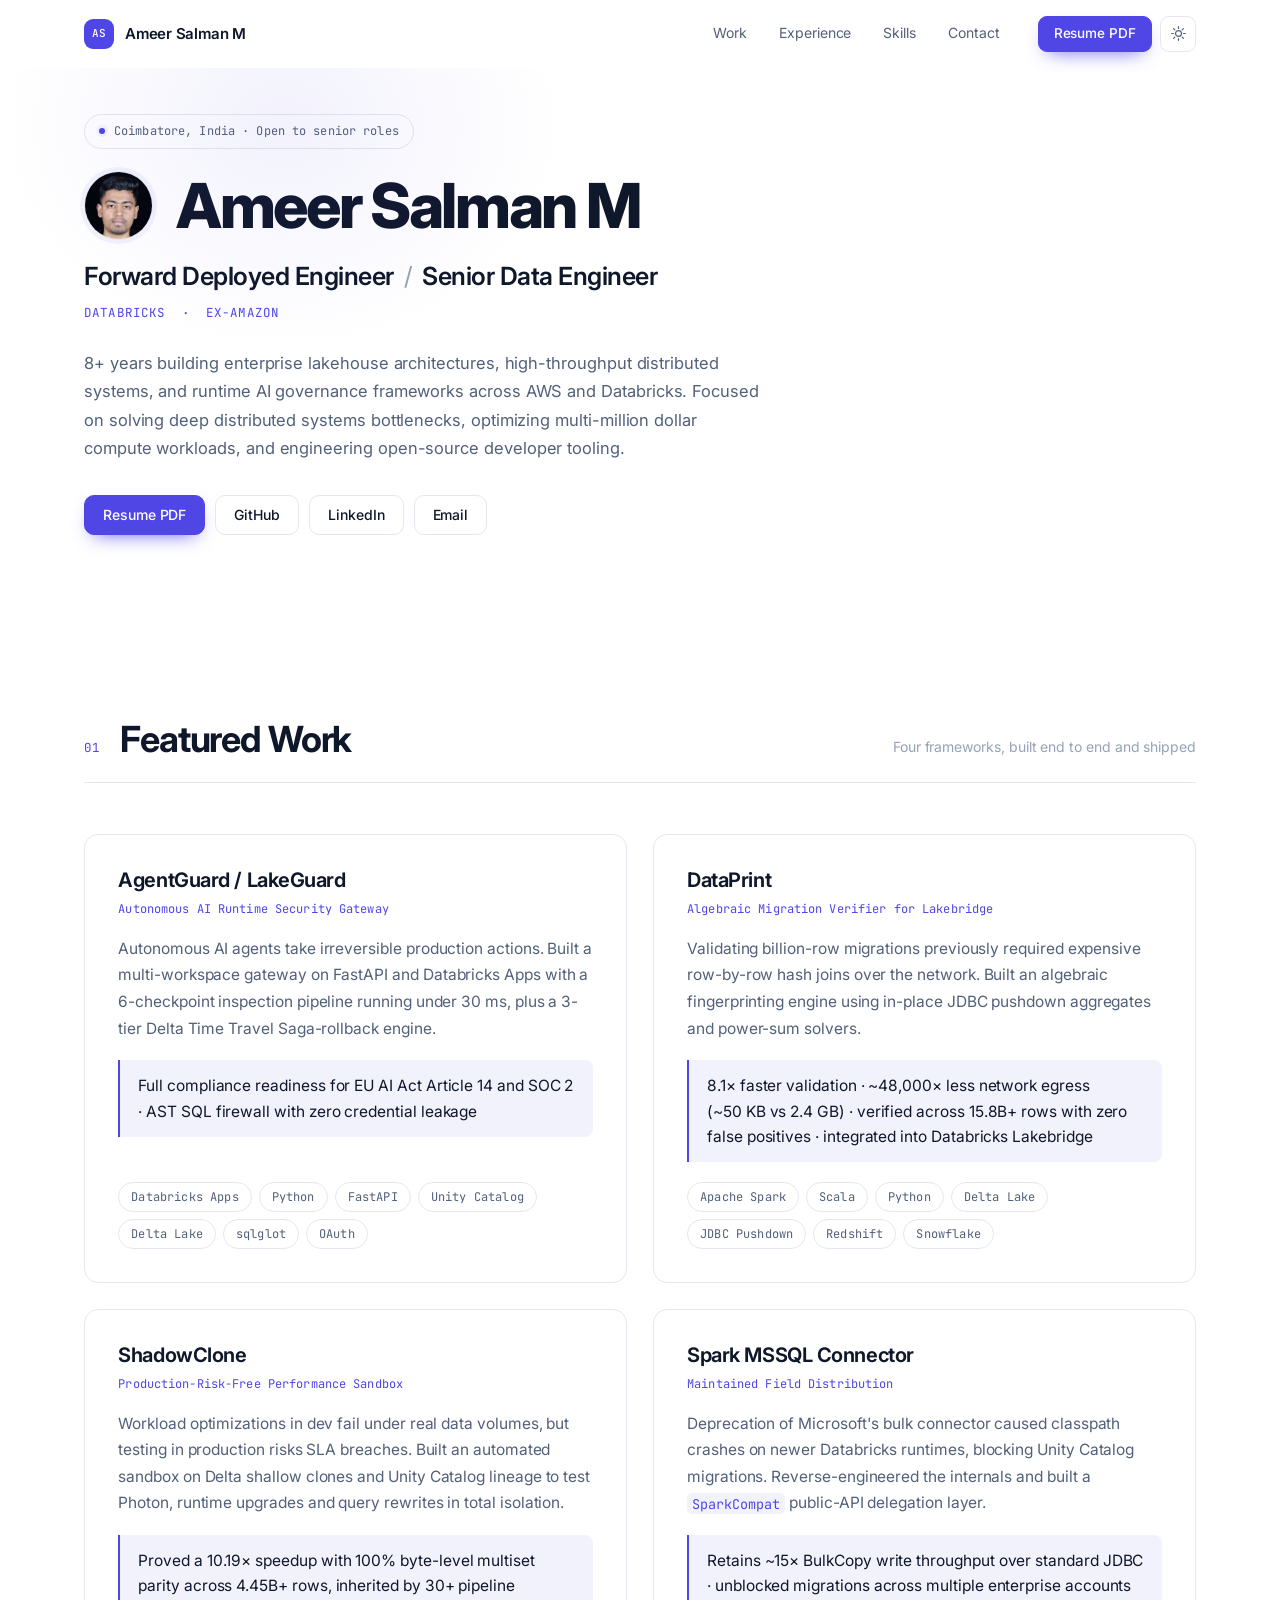
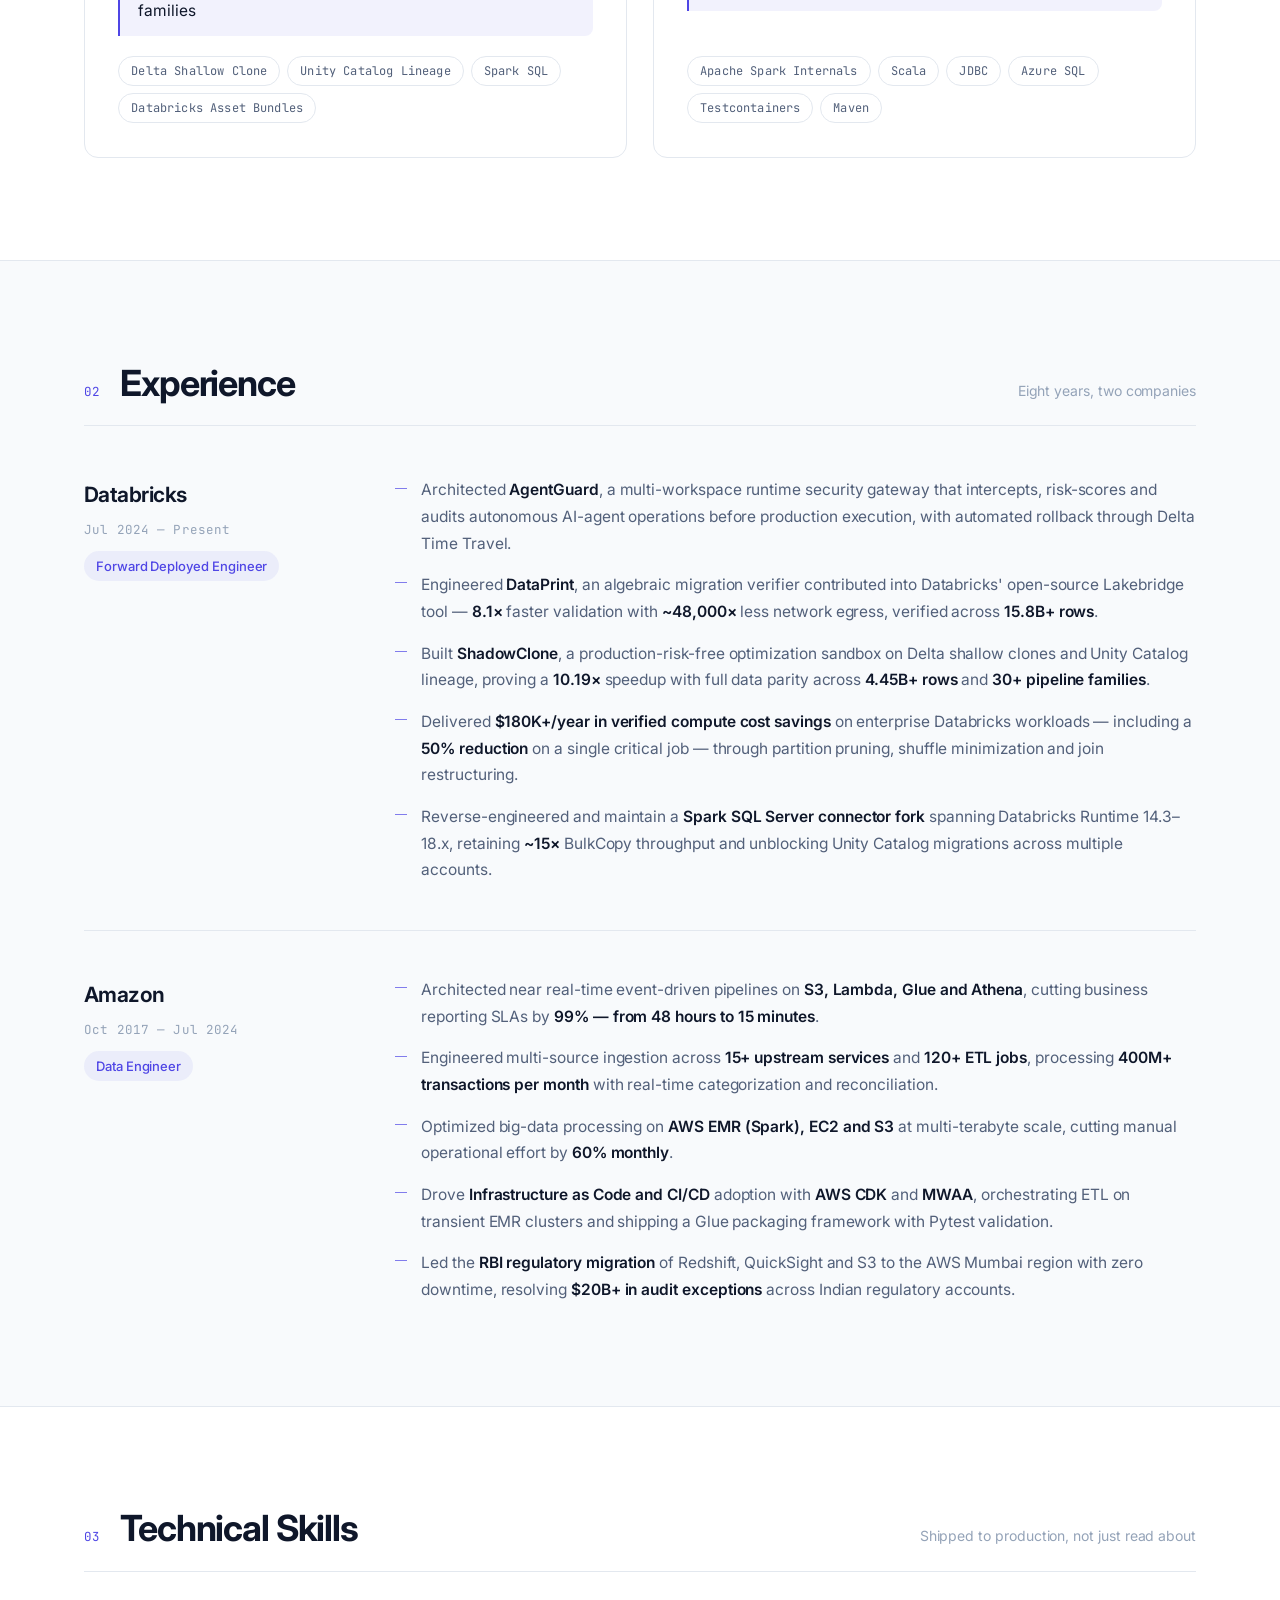
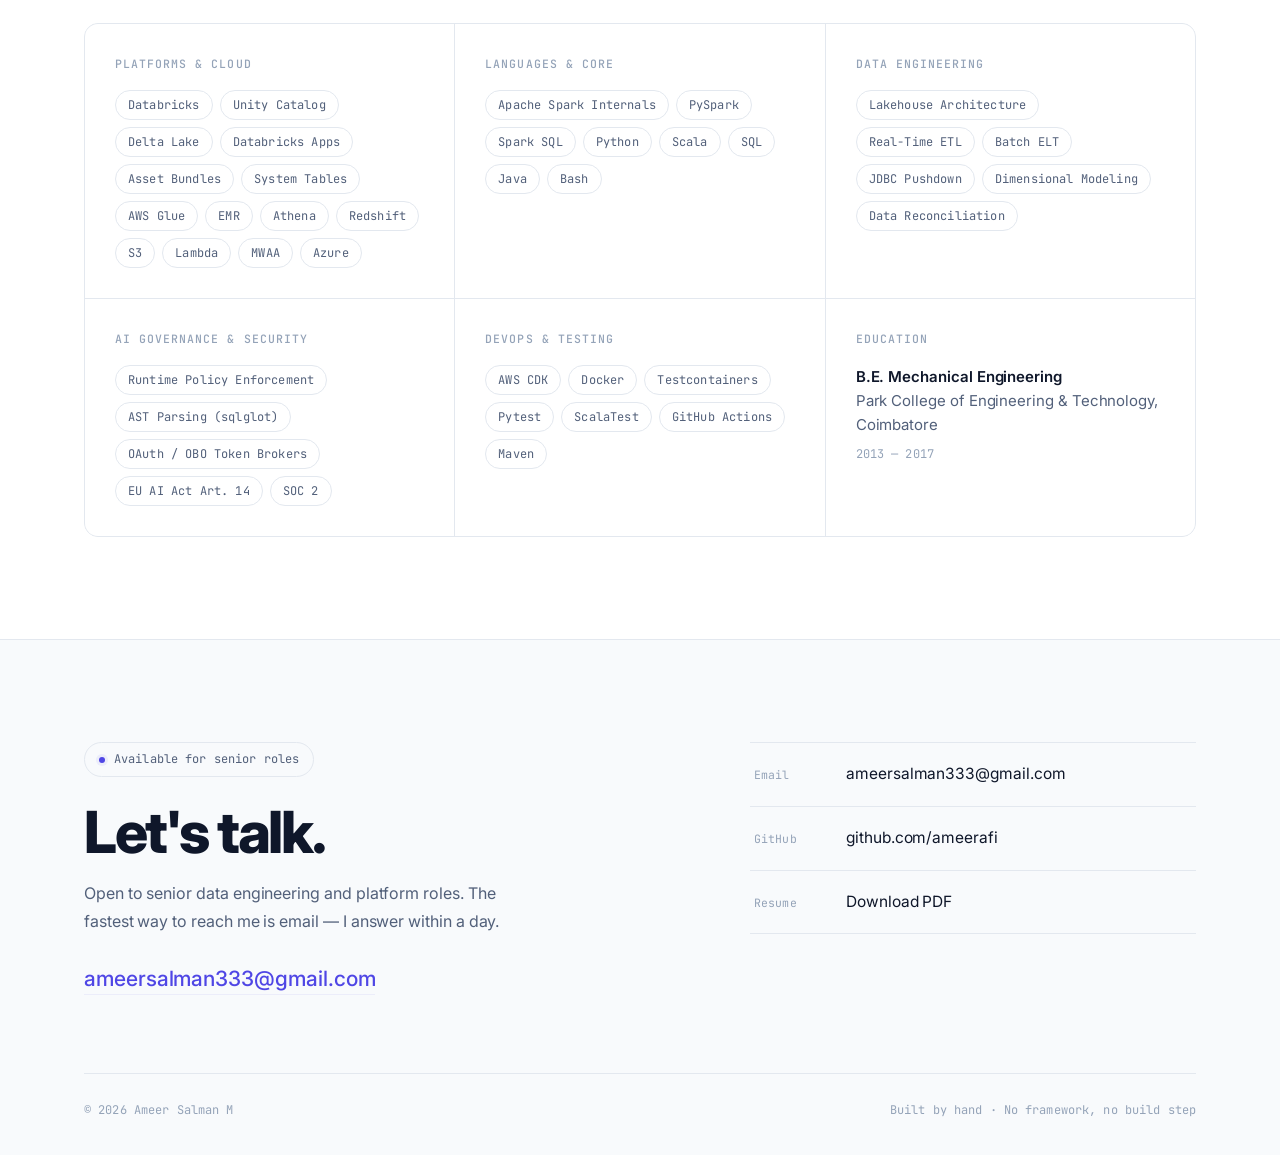
==== commit 68339f07: "Hero: tighter, small circular avatar, no stat strip; Amazon not Amazon Pay - Cut hero top padding ro" ====
--- a/index.html
+++ b/index.html
@@ -5,7 +5,7 @@
 <meta charset="UTF-8">
 <meta name="viewport" content="width=device-width, initial-scale=1">
 <title>Ameer Salman M — Forward Deployed Engineer</title>
-<meta name="description" content="Forward Deployed Engineer at Databricks, previously Amazon Pay. 8+ years building enterprise lakehouse architectures, high-throughput distributed systems and runtime AI governance across AWS and Databricks.">
+<meta name="description" content="Forward Deployed Engineer at Databricks, previously Amazon. 8+ years building enterprise lakehouse architectures, high-throughput distributed systems and runtime AI governance across AWS and Databricks.">
 
 <meta property="og:type" content="profile">
 <meta property="og:title" content="Ameer Salman M — Forward Deployed Engineer">
@@ -69,37 +69,27 @@
 <section class="hero" id="top">
   <div class="hero-glow" aria-hidden="true"></div>
   <div class="shell">
-    <div class="hero-grid">
-      <div class="hero-copy">
-        <p class="eyebrow mono"><span class="dot" aria-hidden="true"></span>Coimbatore, India · Open to senior roles</p>
-        <h1>Ameer<br>Salman&nbsp;M</h1>
-        <p class="headline">Forward Deployed Engineer <span class="sep" aria-hidden="true">/</span>
-          Senior Data Engineer</p>
-        <p class="ctx mono">Databricks &nbsp;·&nbsp; Ex-Amazon Pay</p>
-        <p class="bio">8+ years building enterprise lakehouse architectures, high-throughput
-          distributed systems, and runtime AI governance frameworks across AWS and Databricks. Focused
-          on solving deep distributed systems bottlenecks, optimizing multi-million dollar compute
-          workloads, and engineering open-source developer tooling.</p>
-        <div class="quick-links">
-          <a class="btn btn-primary" href="assets/Ameer-Salman-CV.pdf" download>Resume PDF</a>
-          <a class="btn" href="https://github.com/ameerafi" target="_blank" rel="noopener">GitHub</a>
-          <!-- TODO: replace with the real LinkedIn URL -->
-          <a class="btn" href="#contact">LinkedIn</a>
-          <a class="btn" href="mailto:ameersalman333@gmail.com">Email</a>
-        </div>
-      </div>
-
-      <figure class="portrait">
-        <img src="assets/portrait.jpg" alt="Ameer Salman M" width="613" height="860">
-      </figure>
-    </div>
-
-    <dl class="stat-strip">
-      <div class="stat"><dt class="mono">8+ yrs</dt><dd>Data engineering</dd></div>
-      <div class="stat"><dt class="mono">400M+</dt><dd>Transactions reconciled monthly</dd></div>
-      <div class="stat"><dt class="mono">$180K+</dt><dd>Verified annual cloud savings</dd></div>
-      <div class="stat"><dt class="mono">10.19&times;</dt><dd>Workload acceleration proven</dd></div>
-    </dl>
+    <p class="eyebrow mono"><span class="dot" aria-hidden="true"></span>Coimbatore, India · Open to senior roles</p>
+
+    <div class="hero-id">
+      <img class="avatar" src="assets/portrait.jpg" alt="Ameer Salman M" width="613" height="860">
+      <h1>Ameer Salman M</h1>
+    </div>
+
+    <p class="headline">Forward Deployed Engineer <span class="sep" aria-hidden="true">/</span>
+      Senior Data Engineer</p>
+    <p class="ctx mono">Databricks &nbsp;·&nbsp; Ex-Amazon</p>
+    <p class="bio">8+ years building enterprise lakehouse architectures, high-throughput
+      distributed systems, and runtime AI governance frameworks across AWS and Databricks. Focused
+      on solving deep distributed systems bottlenecks, optimizing multi-million dollar compute
+      workloads, and engineering open-source developer tooling.</p>
+    <div class="quick-links">
+      <a class="btn btn-primary" href="assets/Ameer-Salman-CV.pdf" download>Resume PDF</a>
+      <a class="btn" href="https://github.com/ameerafi" target="_blank" rel="noopener">GitHub</a>
+      <!-- TODO: replace with the real LinkedIn URL -->
+      <a class="btn" href="#contact">LinkedIn</a>
+      <a class="btn" href="mailto:ameersalman333@gmail.com">Email</a>
+    </div>
   </div>
 </section>
 
@@ -218,7 +208,7 @@
 
       <article class="role">
         <div class="role-aside">
-          <h3>Amazon Pay</h3>
+          <h3>Amazon</h3>
           <p class="role-when mono">Oct 2017 — Jul 2024</p>
           <p class="role-title">Data Engineer</p>
         </div>
--- a/css/style.css
+++ b/css/style.css
@@ -162,19 +162,16 @@
 
 /* ---------- 5. Hero ---------- */
 
-.hero { position: relative; padding: clamp(56px, 8vw, 104px) 0 0; overflow: hidden; }
+.hero { position: relative; padding: clamp(28px, 3.6vw, 48px) 0 clamp(52px, 6.5vw, 84px); overflow: hidden; }
 
 .hero-glow {
-  position: absolute; top: -30%; left: 50%; transform: translateX(-30%);
-  width: min(900px, 90vw); height: 700px; pointer-events: none;
+  position: absolute; top: -46%; left: 22%; transform: translateX(-50%);
+  width: min(780px, 88vw); height: 620px; pointer-events: none;
   background: radial-gradient(closest-side, var(--accent-soft), transparent 72%);
 }
 
-.hero-grid {
-  position: relative;
-  display: grid; grid-template-columns: minmax(0, 1.55fr) minmax(0, 1fr);
-  gap: clamp(32px, 5vw, 76px); align-items: center;
-}
+
+.hero > .shell > .eyebrow { margin-bottom: 22px; }
 
 .eyebrow {
   display: inline-flex; align-items: center; gap: 9px;
@@ -187,9 +184,21 @@
   box-shadow: 0 0 0 3px var(--accent-soft);
 }
 
+/* avatar sits inline with the name — an identity mark, not a feature image */
+.hero-id { display: flex; align-items: center; gap: clamp(16px, 1.8vw, 24px); margin-bottom: 20px; }
+
+.avatar {
+  /* explicit height: the img's height attribute beats aspect-ratio on replaced elements */
+  --sz: clamp(58px, 5.4vw, 76px);
+  width: var(--sz); height: var(--sz); border-radius: 50%;
+  object-fit: cover; object-position: center 18%;
+  border: 1px solid var(--border); flex-shrink: 0;
+  box-shadow: 0 0 0 4px var(--accent-soft);
+}
+
 .hero h1 {
-  font-size: clamp(46px, 7.2vw, 92px); font-weight: 800;
-  letter-spacing: -.042em; line-height: .96; margin-bottom: 22px;
+  font-size: clamp(34px, 5.4vw, 62px); font-weight: 800;
+  letter-spacing: -.038em; line-height: 1.02;
 }
 
 .headline {
@@ -200,36 +209,10 @@
 
 .ctx { font-size: 12.5px; color: var(--accent); text-transform: uppercase; margin-bottom: 26px; }
 
-.bio { color: var(--muted); font-size: 16.5px; max-width: 60ch; margin-bottom: 32px; }
+.bio { color: var(--muted); font-size: 16.5px; max-width: 68ch; margin-bottom: 32px; }
 
 .quick-links { display: flex; flex-wrap: wrap; gap: 10px; }
 
-.portrait {
-  position: relative; border-radius: 20px; overflow: hidden;
-  border: 1px solid var(--border); background: var(--surface);
-  box-shadow: var(--shadow);
-}
-.portrait img { width: 100%; aspect-ratio: 4 / 4.6; object-fit: cover; object-position: center top; }
-.portrait::after {
-  content: ''; position: absolute; inset: 0; border-radius: 20px; pointer-events: none;
-  box-shadow: inset 0 -70px 90px -50px rgba(0, 0, 0, .5);
-}
-
-/* ---- stat strip ---- */
-
-.stat-strip {
-  display: grid; grid-template-columns: repeat(4, 1fr);
-  gap: 1px; background: var(--border);
-  border: 1px solid var(--border); border-radius: var(--r);
-  overflow: hidden;
-  margin: clamp(48px, 7vw, 88px) 0 clamp(56px, 8vw, 96px);
-}
-.stat { background: var(--bg); padding: 28px clamp(18px, 2.2vw, 30px); }
-.stat dt {
-  font-size: clamp(24px, 2.6vw, 32px); font-weight: 500; color: var(--accent);
-  letter-spacing: -.03em; line-height: 1; margin-bottom: 10px;
-}
-.stat dd { font-size: 14px; color: var(--muted); line-height: 1.45; }
 
 /* ---------- 6. Bands & section heads ---------- */
 
@@ -383,12 +366,9 @@
 
 @media (max-width: 1080px) {
   .cards { grid-template-columns: minmax(0, 1fr); }
-  .stat-strip { grid-template-columns: repeat(2, 1fr); }
 }
 
 @media (max-width: 900px) {
-  .hero-grid { grid-template-columns: minmax(0, 1fr); gap: 40px; }
-  .portrait { max-width: 320px; }
   .role { grid-template-columns: minmax(0, 1fr); gap: 20px; }
   .role-aside { position: static; }
   .contact-grid { grid-template-columns: minmax(0, 1fr); }
@@ -408,7 +388,6 @@
 
   .sec-head { grid-template-columns: auto 1fr; }
   .sec-note { display: none; }
-  .stat-strip { grid-template-columns: minmax(0, 1fr); }
 }
 
 /* ---------- 13. Motion ---------- */
@@ -425,10 +404,10 @@
 /* ---------- 14. Print ---------- */
 
 @media print {
-  .nav, .skip, .quick-links, .portrait, .hero-glow, .contact-links { display: none !important; }
+  .nav, .skip, .quick-links, .avatar, .hero-glow, .contact-links { display: none !important; }
   body { background: #fff; color: #000; }
   .band, .band-alt, .contact { background: none; padding: 18px 0; border: 0; }
-  .card, .skills, .stat-strip { break-inside: avoid; }
+  .card, .skills { break-inside: avoid; }
   .metric { background: none; border-left: 2px solid #999; }
   .role-aside { position: static; }
 }
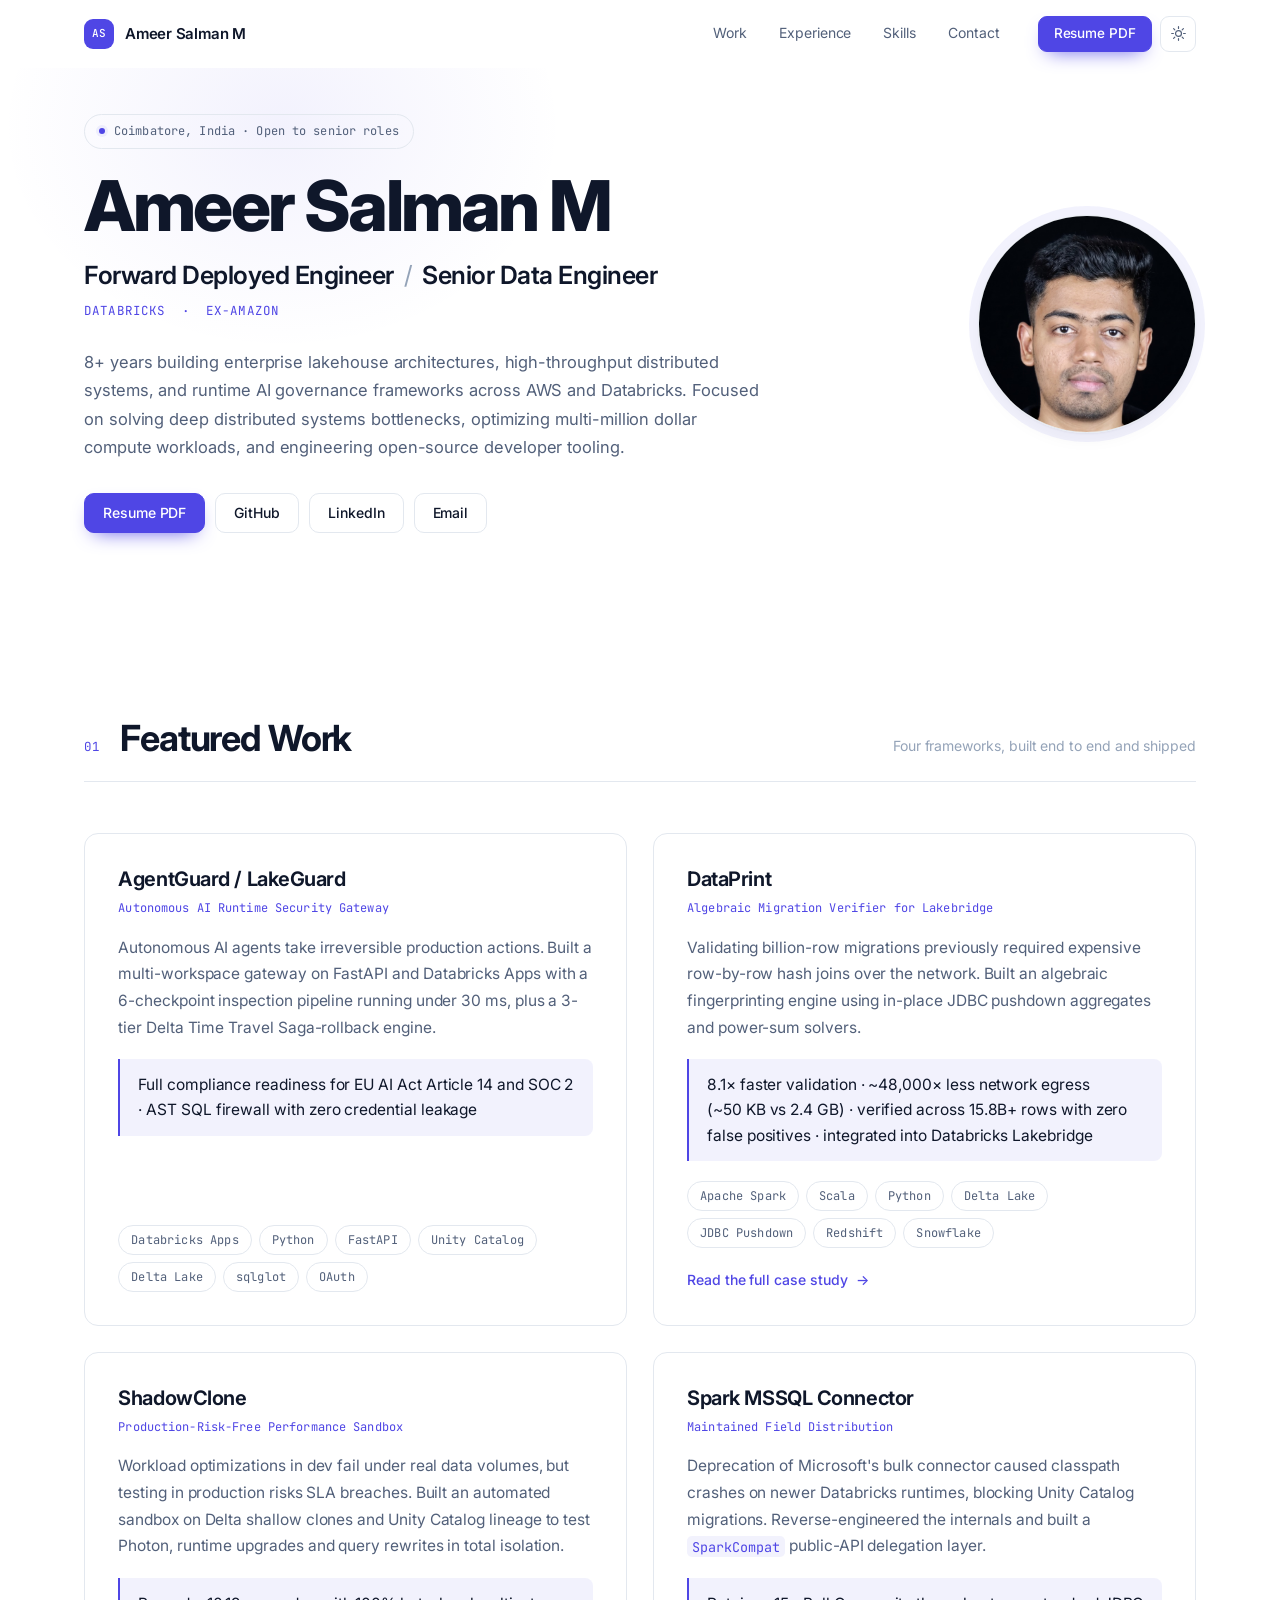
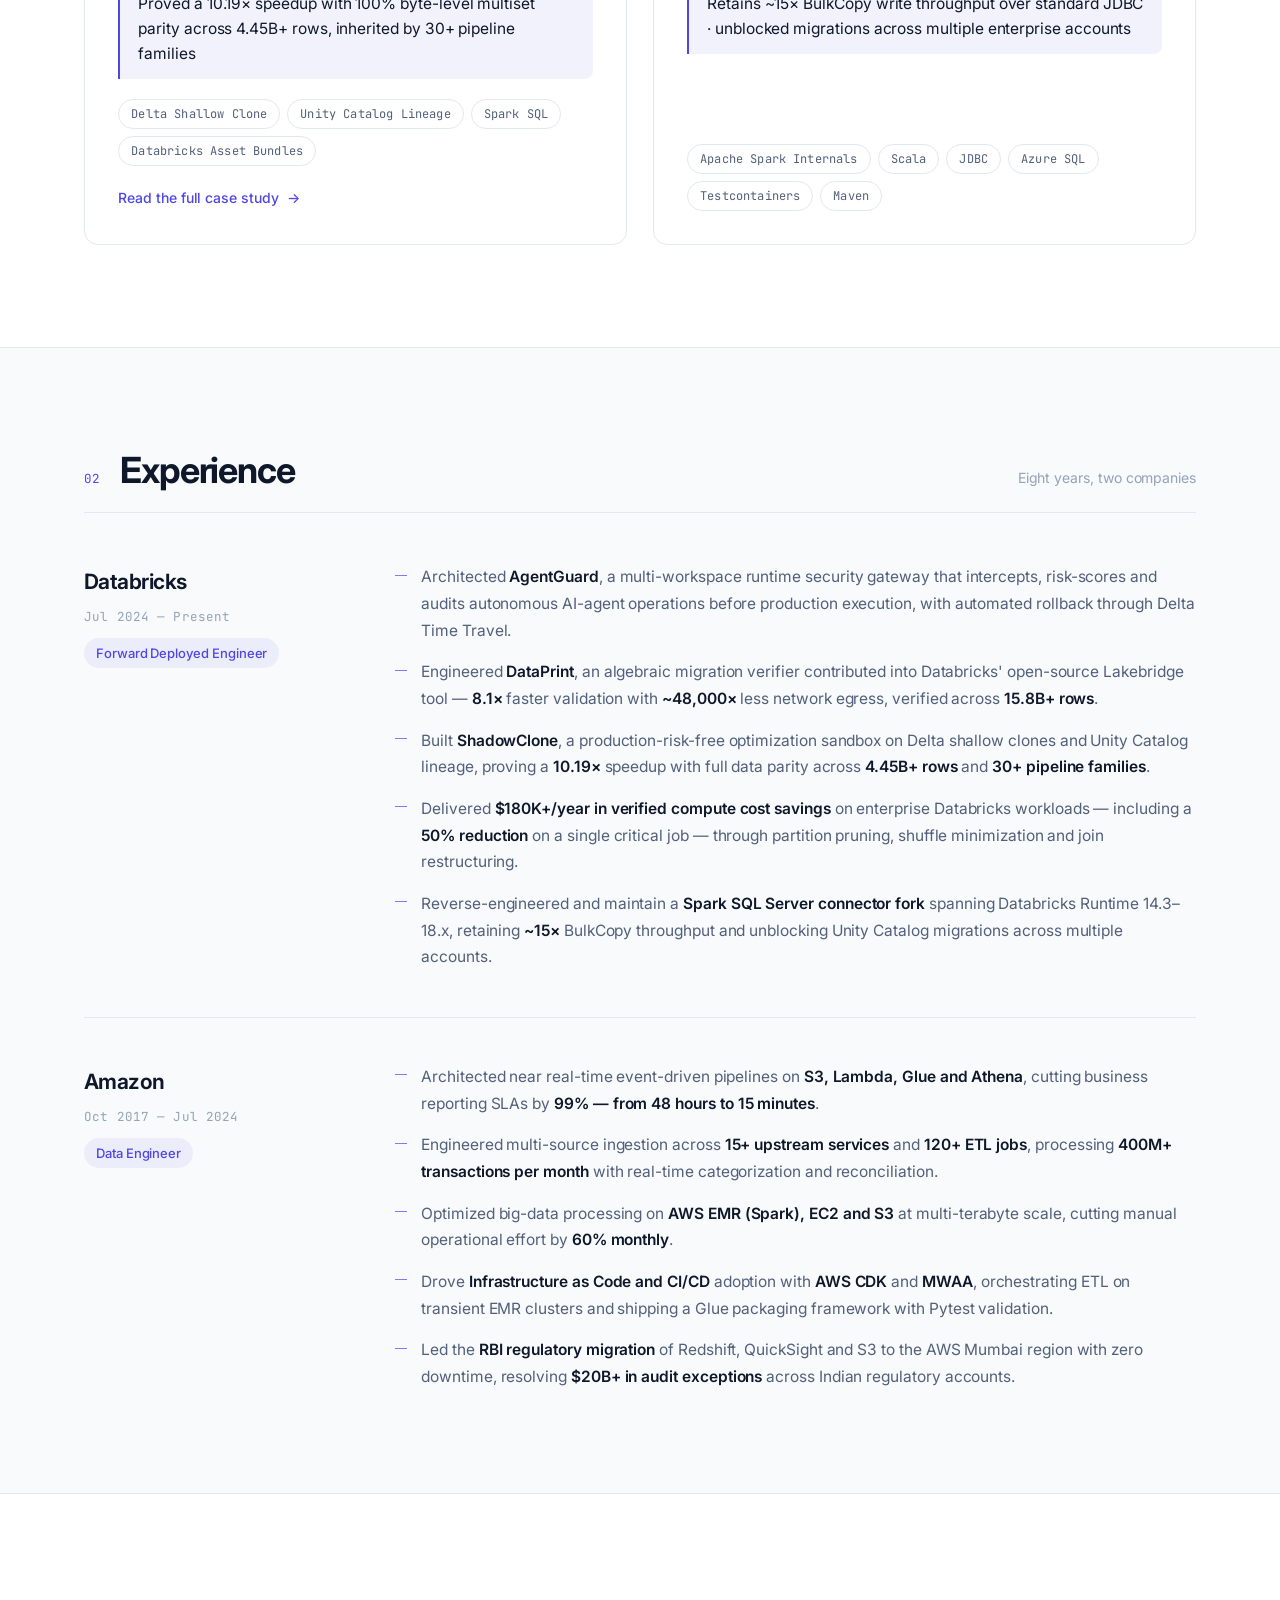
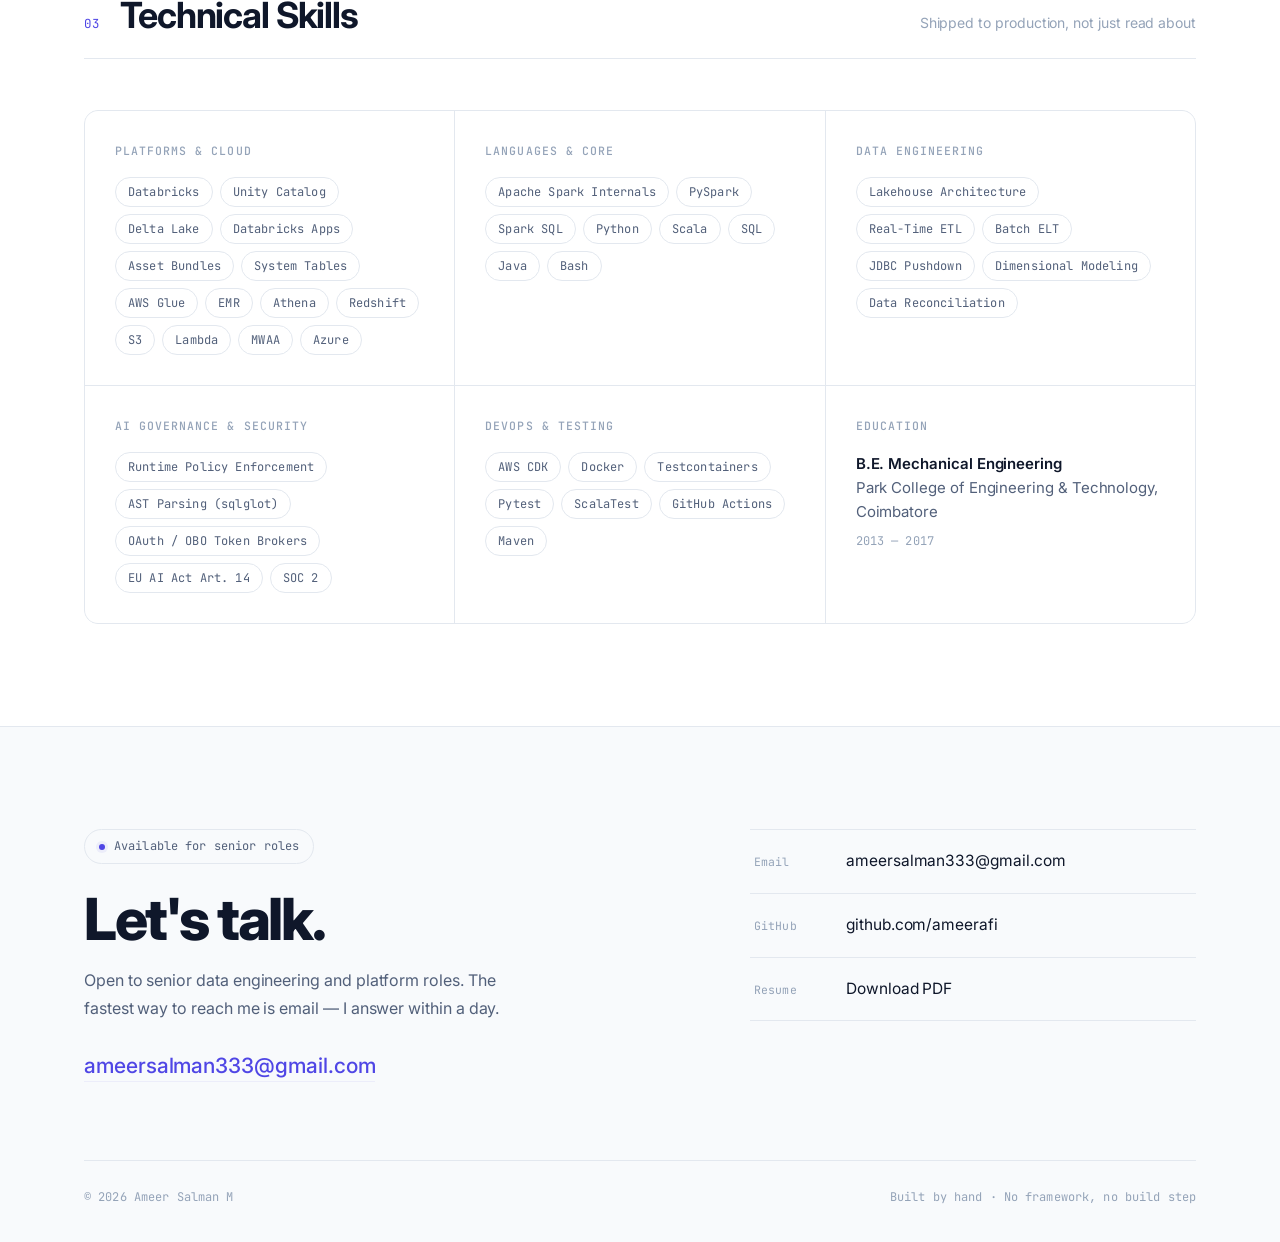
==== commit dbc5bcea: "Photo right of the name; add two deep case-study pages Hero: two-column grid with the copy left and " ====
--- a/index.html
+++ b/index.html
@@ -69,26 +69,29 @@
 <section class="hero" id="top">
   <div class="hero-glow" aria-hidden="true"></div>
   <div class="shell">
-    <p class="eyebrow mono"><span class="dot" aria-hidden="true"></span>Coimbatore, India · Open to senior roles</p>
-
-    <div class="hero-id">
-      <img class="avatar" src="assets/portrait.jpg" alt="Ameer Salman M" width="613" height="860">
-      <h1>Ameer Salman M</h1>
-    </div>
-
-    <p class="headline">Forward Deployed Engineer <span class="sep" aria-hidden="true">/</span>
-      Senior Data Engineer</p>
-    <p class="ctx mono">Databricks &nbsp;·&nbsp; Ex-Amazon</p>
-    <p class="bio">8+ years building enterprise lakehouse architectures, high-throughput
-      distributed systems, and runtime AI governance frameworks across AWS and Databricks. Focused
-      on solving deep distributed systems bottlenecks, optimizing multi-million dollar compute
-      workloads, and engineering open-source developer tooling.</p>
-    <div class="quick-links">
-      <a class="btn btn-primary" href="assets/Ameer-Salman-CV.pdf" download>Resume PDF</a>
-      <a class="btn" href="https://github.com/ameerafi" target="_blank" rel="noopener">GitHub</a>
-      <!-- TODO: replace with the real LinkedIn URL -->
-      <a class="btn" href="#contact">LinkedIn</a>
-      <a class="btn" href="mailto:ameersalman333@gmail.com">Email</a>
+    <div class="hero-grid">
+      <div class="hero-copy">
+        <p class="eyebrow mono"><span class="dot" aria-hidden="true"></span>Coimbatore, India · Open to senior roles</p>
+        <h1>Ameer Salman M</h1>
+        <p class="headline">Forward Deployed Engineer <span class="sep" aria-hidden="true">/</span>
+          Senior Data Engineer</p>
+        <p class="ctx mono">Databricks &nbsp;·&nbsp; Ex-Amazon</p>
+        <p class="bio">8+ years building enterprise lakehouse architectures, high-throughput
+          distributed systems, and runtime AI governance frameworks across AWS and Databricks. Focused
+          on solving deep distributed systems bottlenecks, optimizing multi-million dollar compute
+          workloads, and engineering open-source developer tooling.</p>
+        <div class="quick-links">
+          <a class="btn btn-primary" href="assets/Ameer-Salman-CV.pdf" download>Resume PDF</a>
+          <a class="btn" href="https://github.com/ameerafi" target="_blank" rel="noopener">GitHub</a>
+          <!-- TODO: replace with the real LinkedIn URL -->
+          <a class="btn" href="#contact">LinkedIn</a>
+          <a class="btn" href="mailto:ameersalman333@gmail.com">Email</a>
+        </div>
+      </div>
+
+      <figure class="hero-photo">
+        <img src="assets/portrait.jpg" alt="Ameer Salman M" width="613" height="860">
+      </figure>
     </div>
   </div>
 </section>
@@ -134,6 +137,7 @@
           <li>Apache Spark</li><li>Scala</li><li>Python</li><li>Delta Lake</li>
           <li>JDBC Pushdown</li><li>Redshift</li><li>Snowflake</li>
         </ul>
+        <a class="card-link" href="work/dataprint/">Read the full case study<span aria-hidden="true">→</span></a>
       </article>
 
       <article class="card">
@@ -150,6 +154,7 @@
           <li>Delta Shallow Clone</li><li>Unity Catalog Lineage</li><li>Spark SQL</li>
           <li>Databricks Asset Bundles</li>
         </ul>
+        <a class="card-link" href="work/shadowclone/">Read the full case study<span aria-hidden="true">→</span></a>
       </article>
 
       <article class="card">
--- a/css/style.css
+++ b/css/style.css
@@ -171,7 +171,7 @@
 }
 
 
-.hero > .shell > .eyebrow { margin-bottom: 22px; }
+.hero-copy .eyebrow { margin-bottom: 22px; }
 
 .eyebrow {
   display: inline-flex; align-items: center; gap: 9px;
@@ -184,21 +184,25 @@
   box-shadow: 0 0 0 3px var(--accent-soft);
 }
 
-/* avatar sits inline with the name — an identity mark, not a feature image */
-.hero-id { display: flex; align-items: center; gap: clamp(16px, 1.8vw, 24px); margin-bottom: 20px; }
-
-.avatar {
-  /* explicit height: the img's height attribute beats aspect-ratio on replaced elements */
-  --sz: clamp(58px, 5.4vw, 76px);
+.hero-grid {
+  position: relative;
+  display: grid; grid-template-columns: minmax(0, 1fr) auto;
+  gap: clamp(30px, 5vw, 76px); align-items: center;
+}
+
+/* circular portrait, right of the copy */
+.hero-photo img {
+  /* explicit height: the img height attribute beats aspect-ratio on replaced elements */
+  --sz: clamp(160px, 17vw, 232px);
   width: var(--sz); height: var(--sz); border-radius: 50%;
-  object-fit: cover; object-position: center 18%;
-  border: 1px solid var(--border); flex-shrink: 0;
-  box-shadow: 0 0 0 4px var(--accent-soft);
+  object-fit: cover; object-position: center 14%;
+  border: 1px solid var(--border);
+  box-shadow: 0 0 0 9px var(--accent-soft), var(--shadow);
 }
 
 .hero h1 {
-  font-size: clamp(34px, 5.4vw, 62px); font-weight: 800;
-  letter-spacing: -.038em; line-height: 1.02;
+  font-size: clamp(38px, 5.8vw, 70px); font-weight: 800;
+  letter-spacing: -.04em; line-height: 1.0; margin-bottom: 18px;
 }
 
 .headline {
@@ -266,6 +270,13 @@
 
 .card .pills { margin-top: auto; }
 
+.card-link {
+  display: inline-flex; align-items: center; gap: 8px;
+  margin-top: 20px; font-size: 14px; font-weight: 500; color: var(--accent);
+}
+.card-link span { transition: transform .2s ease; }
+.card:hover .card-link span { transform: translateX(4px); }
+
 /* ---------- 8. Pills ---------- */
 
 .pills { display: flex; flex-wrap: wrap; gap: 7px; }
@@ -366,6 +377,11 @@
 
 @media (max-width: 1080px) {
   .cards { grid-template-columns: minmax(0, 1fr); }
+}
+
+@media (max-width: 860px) {
+  .hero-grid { grid-template-columns: minmax(0, 1fr); gap: 30px; justify-items: start; }
+  .hero-photo { order: -1; }
 }
 
 @media (max-width: 900px) {
@@ -404,10 +420,147 @@
 /* ---------- 14. Print ---------- */
 
 @media print {
-  .nav, .skip, .quick-links, .avatar, .hero-glow, .contact-links { display: none !important; }
+  .nav, .skip, .quick-links, .hero-photo, .hero-glow, .contact-links { display: none !important; }
   body { background: #fff; color: #000; }
   .band, .band-alt, .contact { background: none; padding: 18px 0; border: 0; }
   .card, .skills { break-inside: avoid; }
   .metric { background: none; border-left: 2px solid #999; }
   .role-aside { position: static; }
 }
+
+/* =========================================================
+   15. Case-study pages
+   ========================================================= */
+
+.doc-hero { padding: clamp(30px, 4vw, 52px) 0 clamp(34px, 4vw, 52px); }
+
+.back {
+  display: inline-flex; align-items: center; gap: 8px;
+  font-size: 13.5px; color: var(--muted); margin-bottom: 26px;
+  transition: color .18s ease, gap .18s ease;
+}
+.back:hover { color: var(--accent); gap: 12px; }
+
+.doc-tag { font-size: 12.5px; color: var(--accent); margin-bottom: 12px; }
+.doc-hero h1 {
+  font-size: clamp(32px, 4.6vw, 54px); font-weight: 800;
+  letter-spacing: -.038em; line-height: 1.06; max-width: 20ch; margin-bottom: 18px;
+}
+.doc-deck { font-size: clamp(16.5px, 1.5vw, 19px); color: var(--muted); max-width: 68ch; }
+
+.doc-meta {
+  display: grid; grid-template-columns: repeat(auto-fit, minmax(180px, 1fr));
+  gap: 1px; background: var(--border);
+  border: 1px solid var(--border); border-radius: var(--r);
+  overflow: hidden; margin-top: clamp(30px, 4vw, 44px);
+}
+.doc-meta > div { background: var(--bg); padding: 20px 24px; }
+.doc-meta dt { font-family: var(--mono); font-size: 11px; letter-spacing: .08em;
+  text-transform: uppercase; color: var(--faint); margin-bottom: 7px; }
+.doc-meta dd { font-size: 14.5px; color: var(--text); line-height: 1.5; }
+
+/* results band */
+.results {
+  display: grid; grid-template-columns: repeat(auto-fit, minmax(200px, 1fr));
+  gap: 1px; background: var(--border);
+  border: 1px solid var(--border); border-radius: var(--r); overflow: hidden;
+}
+.result { background: var(--bg); padding: 28px clamp(20px, 2.4vw, 30px); }
+.band-alt .result { background: var(--surface); }
+.result dt {
+  font-family: var(--mono); font-size: clamp(24px, 2.7vw, 33px); font-weight: 500;
+  color: var(--accent); letter-spacing: -.03em; line-height: 1; margin-bottom: 10px;
+}
+.result dd { font-size: 14px; color: var(--muted); line-height: 1.45; }
+
+/* prose */
+.doc-body { display: grid; grid-template-columns: minmax(0, 1fr); gap: clamp(40px, 5vw, 64px); }
+.doc-sec h2 {
+  font-size: clamp(21px, 2.4vw, 28px); font-weight: 700;
+  letter-spacing: -.028em; margin-bottom: 8px;
+}
+.doc-sec > .lede { color: var(--faint); font-size: 14.5px; margin-bottom: 22px; }
+.doc-sec p { color: var(--muted); max-width: 74ch; margin-bottom: 15px; }
+.doc-sec p:last-child { margin-bottom: 0; }
+.doc-sec b { color: var(--text); }
+
+/* numbered stages */
+.stages { counter-reset: stage; display: grid; gap: 1px; background: var(--border);
+  border: 1px solid var(--border); border-radius: var(--r); overflow: hidden; }
+.stage {
+  background: var(--bg); padding: clamp(22px, 2.4vw, 30px);
+  display: grid; grid-template-columns: 44px minmax(0, 1fr); gap: clamp(16px, 2vw, 26px);
+}
+.band-alt .stage { background: var(--surface); }
+.stage::before {
+  counter-increment: stage; content: counter(stage, decimal-leading-zero);
+  font-family: var(--mono); font-size: 13px; color: var(--accent); padding-top: 3px;
+}
+.stage h3 { font-size: 17px; font-weight: 600; letter-spacing: -.018em; margin-bottom: 7px; }
+.stage p { color: var(--muted); font-size: 15.5px; max-width: 78ch; margin-bottom: 0; }
+
+/* engineering detail cards */
+.notes-grid {
+  display: grid; grid-template-columns: repeat(auto-fit, minmax(300px, 1fr));
+  gap: clamp(16px, 1.8vw, 22px);
+}
+.note-card {
+  background: var(--surface-2); border: 1px solid var(--border);
+  border-radius: var(--r); padding: clamp(22px, 2.4vw, 28px);
+  transition: border-color .2s ease;
+}
+.band-alt .note-card { background: var(--bg); }
+.note-card:hover { border-color: var(--accent); }
+.note-card h3 {
+  font-size: 15.5px; font-weight: 600; letter-spacing: -.015em;
+  margin-bottom: 9px; display: flex; align-items: baseline; gap: 9px;
+}
+.note-card h3::before {
+  content: ''; width: 6px; height: 6px; border-radius: 50%;
+  background: var(--accent); flex-shrink: 0;
+}
+.note-card p { color: var(--muted); font-size: 14.5px; margin: 0; }
+
+/* callout */
+.callout {
+  border-left: 2px solid var(--accent); background: var(--accent-soft);
+  border-radius: 0 10px 10px 0; padding: 18px 22px; margin: 22px 0 0;
+}
+.callout p { color: var(--text) !important; font-size: 15px; margin: 0; max-width: none; }
+
+/* comparison table */
+.tbl-wrap { overflow-x: auto; border: 1px solid var(--border); border-radius: var(--r); }
+table.cmp { width: 100%; border-collapse: collapse; min-width: 520px; }
+table.cmp th, table.cmp td {
+  text-align: left; padding: 14px 20px; font-size: 14.5px;
+  border-bottom: 1px solid var(--border);
+}
+table.cmp thead th {
+  font-family: var(--mono); font-size: 11px; letter-spacing: .08em;
+  text-transform: uppercase; color: var(--faint); font-weight: 500;
+  background: var(--surface);
+}
+.band-alt table.cmp thead th { background: var(--bg); }
+table.cmp tbody tr:last-child td { border-bottom: 0; }
+table.cmp td { color: var(--muted); }
+table.cmp td:first-child { color: var(--text); font-weight: 500; }
+table.cmp td.pos { color: var(--accent); font-family: var(--mono); font-size: 13.5px; }
+
+/* doc footer nav */
+.doc-nav {
+  display: grid; grid-template-columns: repeat(auto-fit, minmax(260px, 1fr));
+  gap: clamp(16px, 2vw, 22px);
+}
+.doc-nav a {
+  border: 1px solid var(--border); border-radius: var(--r);
+  padding: 24px 26px; transition: border-color .2s ease, transform .2s ease;
+}
+.doc-nav a:hover { border-color: var(--accent); transform: translateY(-3px); }
+.doc-nav .l { display: block; font-family: var(--mono); font-size: 11px;
+  letter-spacing: .08em; text-transform: uppercase; color: var(--faint); margin-bottom: 8px; }
+.doc-nav .t { font-size: 17px; font-weight: 600; letter-spacing: -.018em; }
+
+@media (max-width: 640px) {
+  .stage { grid-template-columns: minmax(0, 1fr); gap: 10px; }
+  .stage::before { padding-top: 0; }
+}
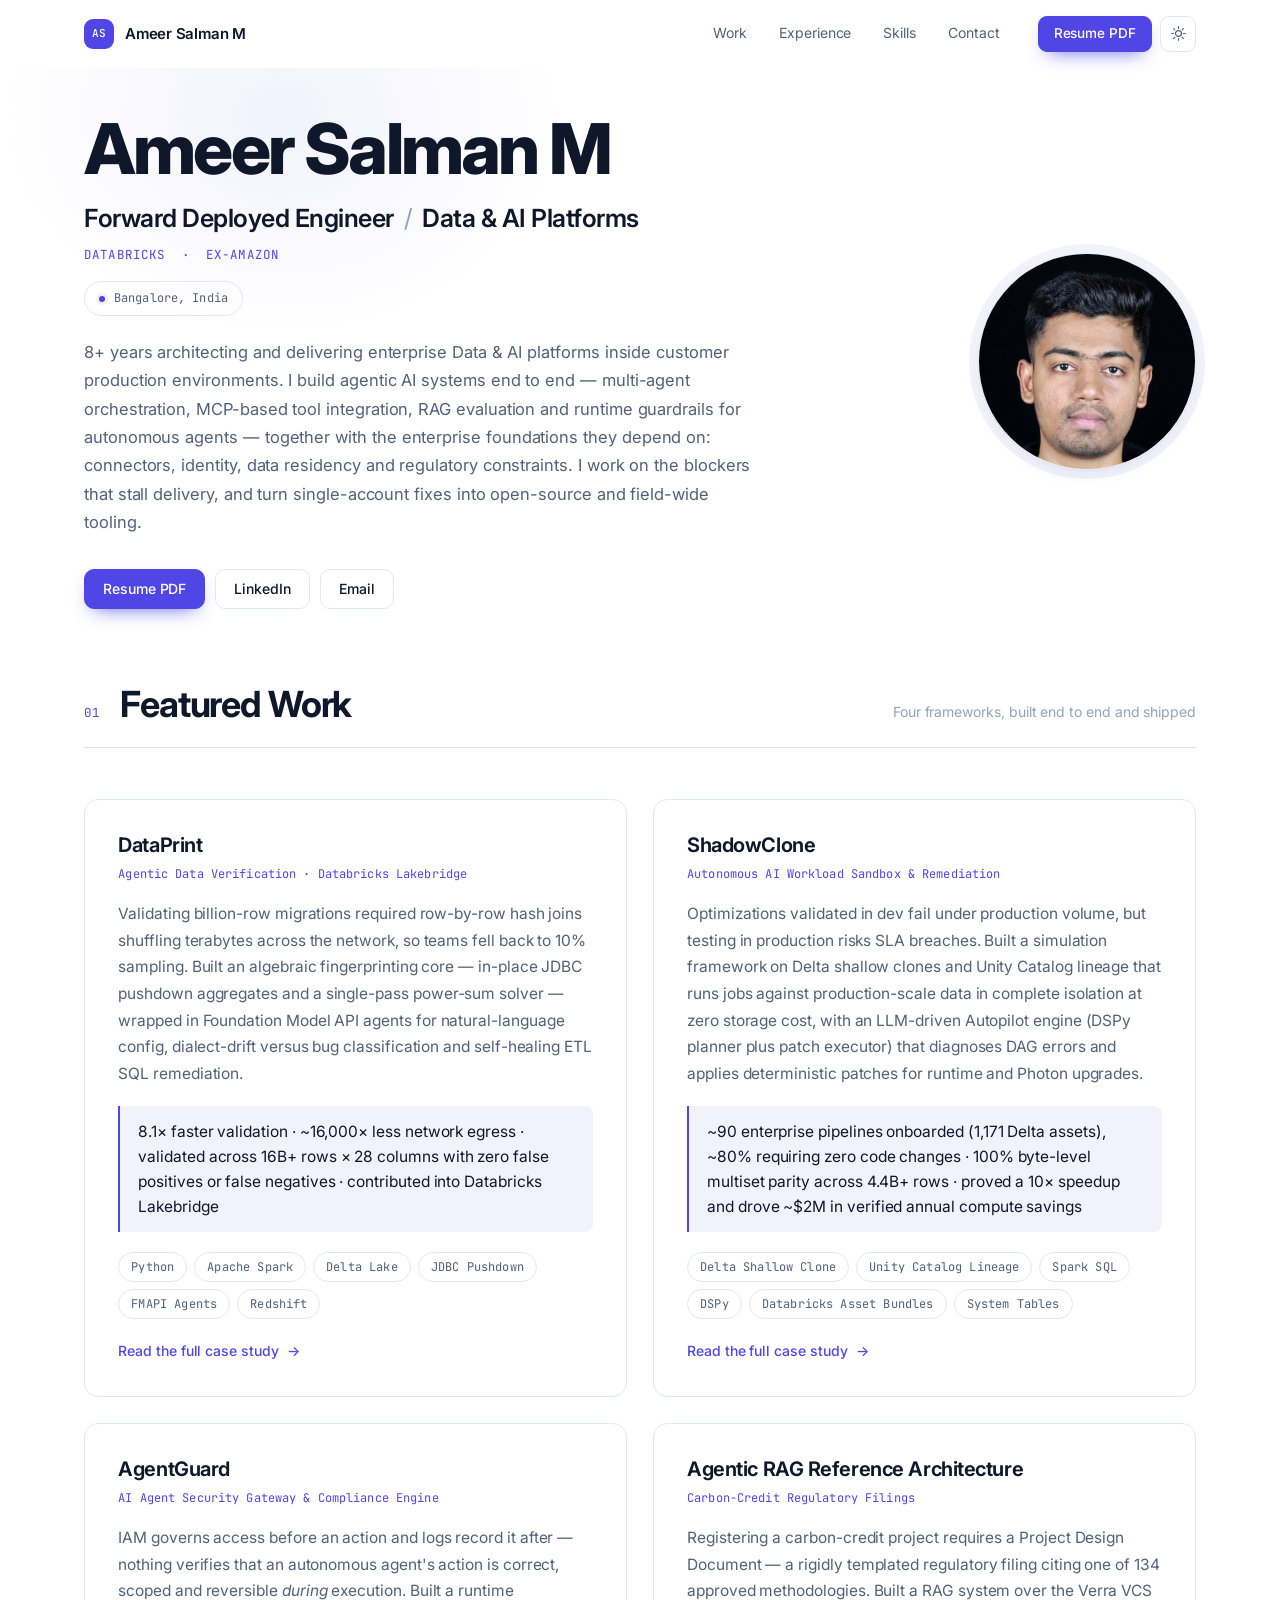
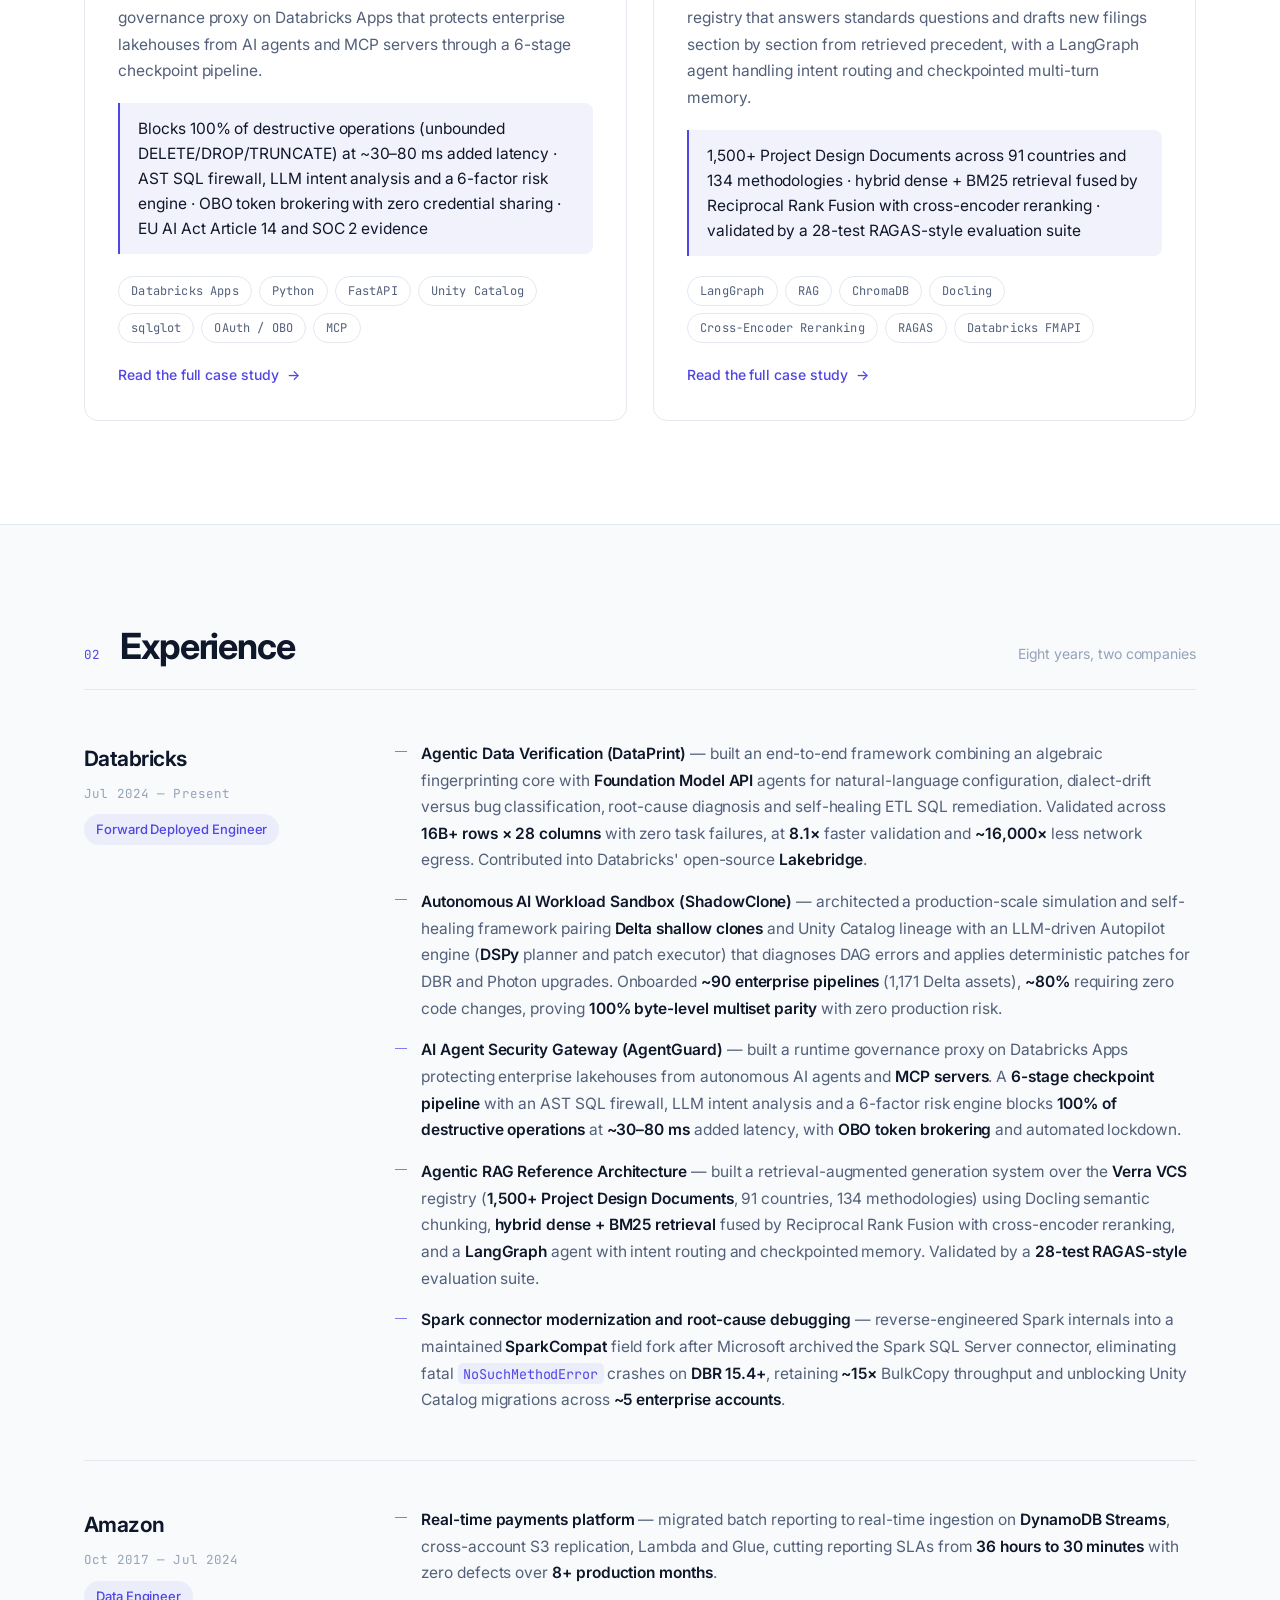
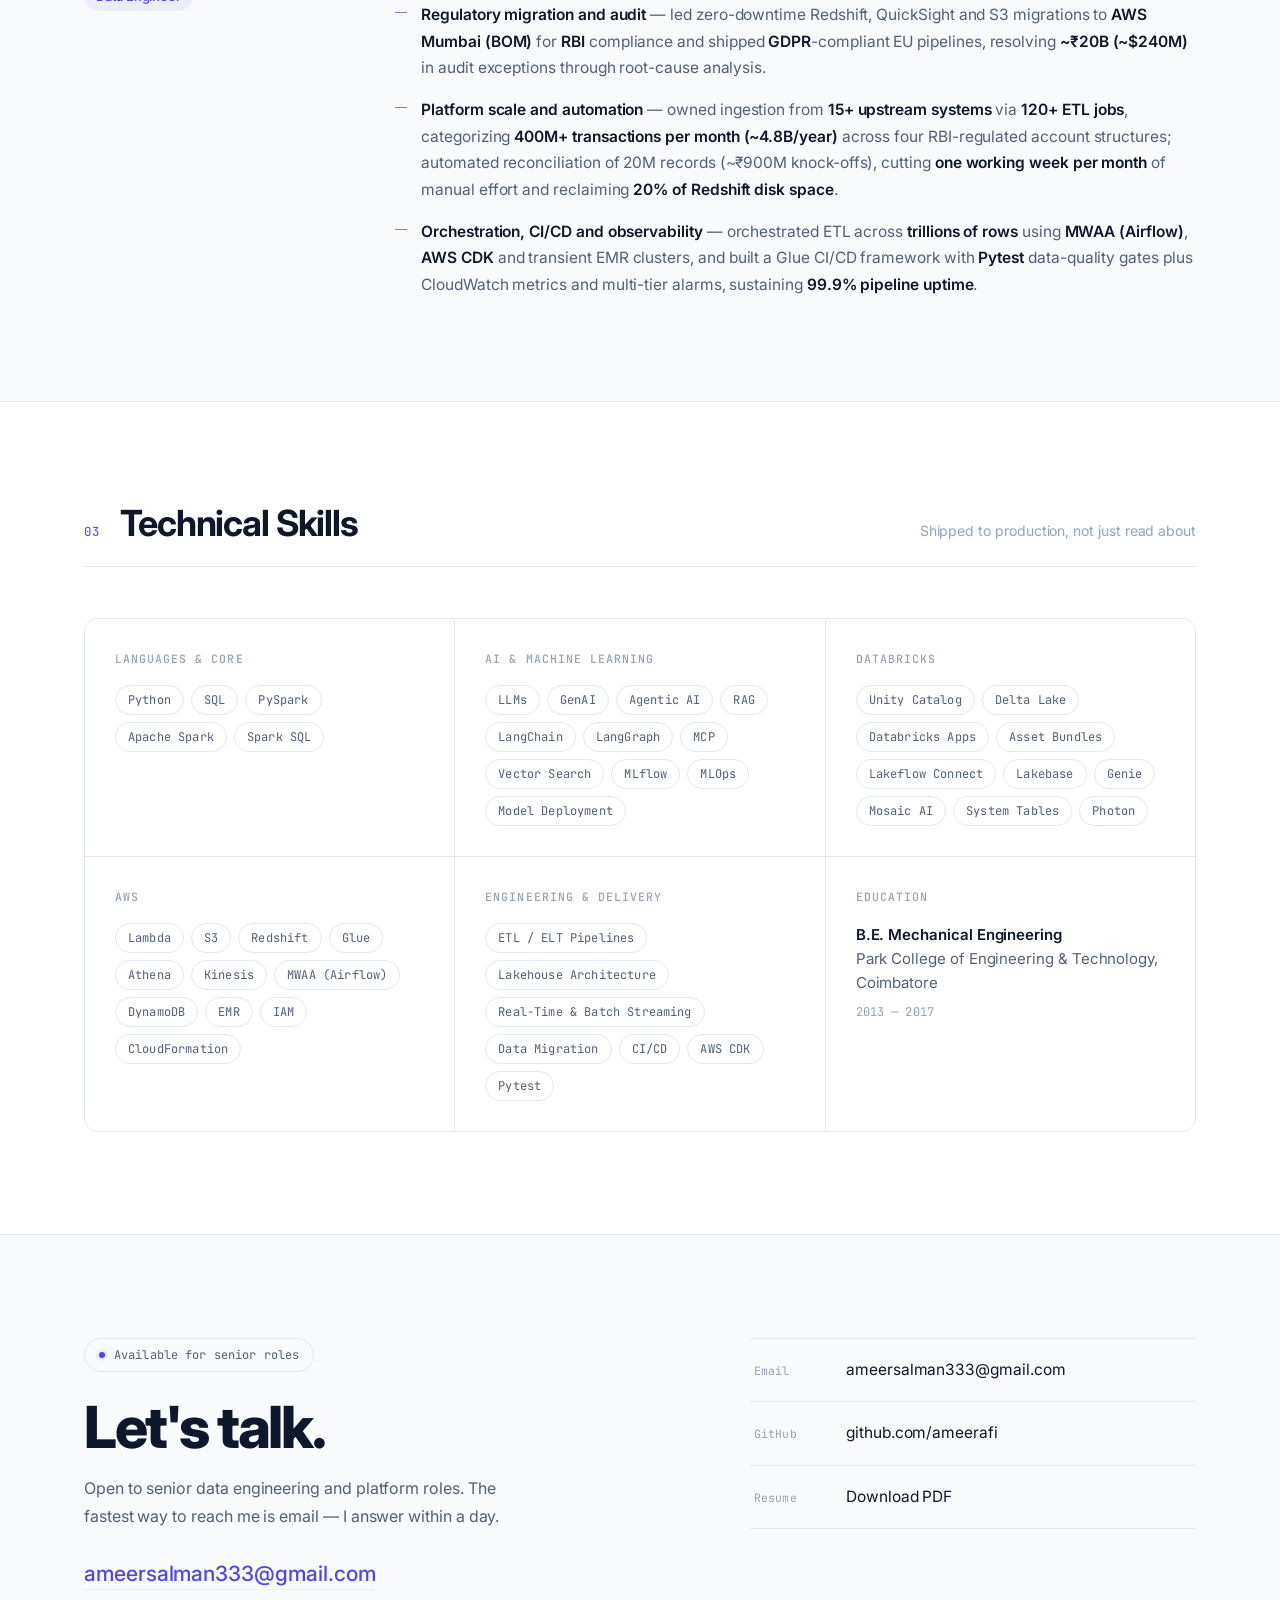
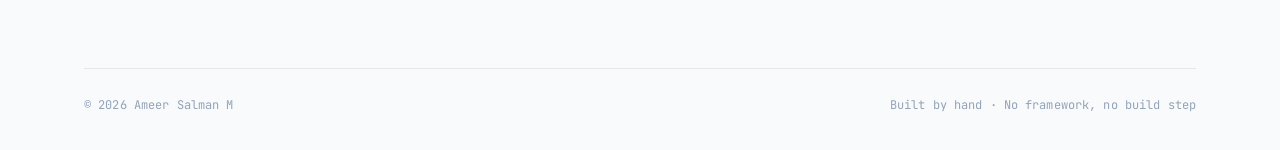
==== commit c76c2a56: "personal portfolio" ====
--- a/index.html
+++ b/index.html
@@ -5,11 +5,11 @@
 <meta charset="UTF-8">
 <meta name="viewport" content="width=device-width, initial-scale=1">
 <title>Ameer Salman M — Forward Deployed Engineer</title>
-<meta name="description" content="Forward Deployed Engineer at Databricks, previously Amazon. 8+ years building enterprise lakehouse architectures, high-throughput distributed systems and runtime AI governance across AWS and Databricks.">
+<meta name="description" content="Forward Deployed Engineer at Databricks, previously Amazon. 8+ years architecting and delivering enterprise Data &amp; AI platforms inside customer production environments — agentic AI, RAG, runtime AI governance and lakehouse migration.">
 
 <meta property="og:type" content="profile">
 <meta property="og:title" content="Ameer Salman M — Forward Deployed Engineer">
-<meta property="og:description" content="8+ years building enterprise lakehouse architectures, high-throughput distributed systems and runtime AI governance across AWS and Databricks.">
+<meta property="og:description" content="8+ years architecting and delivering enterprise Data &amp; AI platforms inside customer production environments — agentic AI, RAG, runtime AI governance and lakehouse migration.">
 <meta property="og:url" content="https://ameerafi.github.io/">
 <meta property="og:image" content="https://ameerafi.github.io/assets/og-cover.png">
 <meta name="twitter:card" content="summary_large_image">
@@ -30,10 +30,10 @@
   "email": "mailto:ameersalman333@gmail.com",
   "url": "https://ameerafi.github.io/",
   "sameAs": ["https://github.com/ameerafi"],
-  "address": { "@type": "PostalAddress", "addressLocality": "Coimbatore", "addressCountry": "IN" },
+  "address": { "@type": "PostalAddress", "addressLocality": "Bangalore", "addressCountry": "IN" },
   "worksFor": { "@type": "Organization", "name": "Databricks" },
   "alumniOf": { "@type": "CollegeOrUniversity", "name": "Park College of Engineering and Technology" },
-  "knowsAbout": ["Data Engineering","Databricks","Apache Spark","Delta Lake","Unity Catalog","PySpark","Python","Scala","SQL","AWS","AWS Glue","Amazon EMR","Amazon Redshift","Amazon Athena","AWS Lambda","Apache Airflow","AWS CDK","Lakehouse Architecture","ETL","Data Migration","AI Governance","EU AI Act"]
+  "knowsAbout": ["Agentic AI","Retrieval-Augmented Generation","LangGraph","LangChain","Model Context Protocol","LLM Guardrails","AI Governance","EU AI Act","Vector Search","MLflow","MLOps","Databricks","Unity Catalog","Delta Lake","Mosaic AI","Apache Spark","PySpark","Python","SQL","AWS","AWS Glue","Amazon Redshift","AWS Lambda","Apache Airflow","Lakehouse Architecture","ETL","Data Migration"]
 }
 </script>
 </head>
@@ -71,18 +71,19 @@
   <div class="shell">
     <div class="hero-grid">
       <div class="hero-copy">
-        <p class="eyebrow mono"><span class="dot" aria-hidden="true"></span>Coimbatore, India · Open to senior roles</p>
         <h1>Ameer Salman M</h1>
         <p class="headline">Forward Deployed Engineer <span class="sep" aria-hidden="true">/</span>
-          Senior Data Engineer</p>
+          Data &amp; AI Platforms</p>
         <p class="ctx mono">Databricks &nbsp;·&nbsp; Ex-Amazon</p>
-        <p class="bio">8+ years building enterprise lakehouse architectures, high-throughput
-          distributed systems, and runtime AI governance frameworks across AWS and Databricks. Focused
-          on solving deep distributed systems bottlenecks, optimizing multi-million dollar compute
-          workloads, and engineering open-source developer tooling.</p>
+        <p class="eyebrow mono"><span class="dot" aria-hidden="true"></span>Bangalore, India</p>
+        <p class="bio">8+ years architecting and delivering enterprise Data &amp; AI platforms inside
+          customer production environments. I build agentic AI systems end to end — multi-agent
+          orchestration, MCP-based tool integration, RAG evaluation and runtime guardrails for
+          autonomous agents — together with the enterprise foundations they depend on: connectors,
+          identity, data residency and regulatory constraints. I work on the blockers that stall
+          delivery, and turn single-account fixes into open-source and field-wide tooling.</p>
         <div class="quick-links">
           <a class="btn btn-primary" href="assets/Ameer-Salman-CV.pdf" download>Resume PDF</a>
-          <a class="btn" href="https://github.com/ameerafi" target="_blank" rel="noopener">GitHub</a>
           <!-- TODO: replace with the real LinkedIn URL -->
           <a class="btn" href="#contact">LinkedIn</a>
           <a class="btn" href="mailto:ameersalman333@gmail.com">Email</a>
@@ -108,34 +109,20 @@
     <div class="cards">
       <article class="card">
         <div class="card-top">
-          <h3>AgentGuard / LakeGuard</h3>
-          <p class="card-tag mono">Autonomous AI Runtime Security Gateway</p>
-        </div>
-        <p>Autonomous AI agents take irreversible production actions. Built a multi-workspace gateway on
-          FastAPI and Databricks Apps with a 6-checkpoint inspection pipeline running under 30&nbsp;ms,
-          plus a 3-tier Delta Time Travel Saga-rollback engine.</p>
-        <p class="metric">Full compliance readiness for EU AI Act Article 14 and SOC 2 · AST SQL
-          firewall with zero credential leakage</p>
-        <ul class="pills mono">
-          <li>Databricks Apps</li><li>Python</li><li>FastAPI</li><li>Unity Catalog</li>
-          <li>Delta Lake</li><li>sqlglot</li><li>OAuth</li>
-        </ul>
-      </article>
-
-      <article class="card">
-        <div class="card-top">
           <h3>DataPrint</h3>
-          <p class="card-tag mono">Algebraic Migration Verifier for Lakebridge</p>
-        </div>
-        <p>Validating billion-row migrations previously required expensive row-by-row hash joins over
-          the network. Built an algebraic fingerprinting engine using in-place JDBC pushdown aggregates
-          and power-sum solvers.</p>
-        <p class="metric">8.1&times; faster validation · ~48,000&times; less network egress
-          (~50&nbsp;KB vs 2.4&nbsp;GB) · verified across 15.8B+ rows with zero false positives ·
-          integrated into Databricks Lakebridge</p>
-        <ul class="pills mono">
-          <li>Apache Spark</li><li>Scala</li><li>Python</li><li>Delta Lake</li>
-          <li>JDBC Pushdown</li><li>Redshift</li><li>Snowflake</li>
+          <p class="card-tag mono">Agentic Data Verification · Databricks Lakebridge</p>
+        </div>
+        <p>Validating billion-row migrations required row-by-row hash joins shuffling terabytes across
+          the network, so teams fell back to 10% sampling. Built an algebraic fingerprinting core —
+          in-place JDBC pushdown aggregates and a single-pass power-sum solver — wrapped in Foundation
+          Model API agents for natural-language config, dialect-drift versus bug classification and
+          self-healing ETL SQL remediation.</p>
+        <p class="metric">8.1&times; faster validation · ~16,000&times; less network egress · validated
+          across 16B+ rows &times; 28 columns with zero false positives or false negatives ·
+          contributed into Databricks Lakebridge</p>
+        <ul class="pills mono">
+          <li>Python</li><li>Apache Spark</li><li>Delta Lake</li><li>JDBC Pushdown</li>
+          <li>FMAPI Agents</li><li>Redshift</li>
         </ul>
         <a class="card-link" href="work/dataprint/">Read the full case study<span aria-hidden="true">→</span></a>
       </article>
@@ -143,34 +130,61 @@
       <article class="card">
         <div class="card-top">
           <h3>ShadowClone</h3>
-          <p class="card-tag mono">Production-Risk-Free Performance Sandbox</p>
-        </div>
-        <p>Workload optimizations in dev fail under real data volumes, but testing in production risks
-          SLA breaches. Built an automated sandbox on Delta shallow clones and Unity Catalog lineage to
-          test Photon, runtime upgrades and query rewrites in total isolation.</p>
-        <p class="metric">Proved a 10.19&times; speedup with 100% byte-level multiset parity across
-          4.45B+ rows, inherited by 30+ pipeline families</p>
+          <p class="card-tag mono">Autonomous AI Workload Sandbox &amp; Remediation</p>
+        </div>
+        <p>Optimizations validated in dev fail under production volume, but testing in production risks
+          SLA breaches. Built a simulation framework on Delta shallow clones and Unity Catalog lineage
+          that runs jobs against production-scale data in complete isolation at zero storage cost, with
+          an LLM-driven Autopilot engine (DSPy planner plus patch executor) that diagnoses DAG errors
+          and applies deterministic patches for runtime and Photon upgrades.</p>
+        <p class="metric">~90 enterprise pipelines onboarded (1,171 Delta assets), ~80% requiring zero
+          code changes · 100% byte-level multiset parity across 4.4B+ rows · proved a 10&times; speedup
+          and drove ~$2M in verified annual compute savings</p>
         <ul class="pills mono">
           <li>Delta Shallow Clone</li><li>Unity Catalog Lineage</li><li>Spark SQL</li>
-          <li>Databricks Asset Bundles</li>
+          <li>DSPy</li><li>Databricks Asset Bundles</li><li>System Tables</li>
         </ul>
         <a class="card-link" href="work/shadowclone/">Read the full case study<span aria-hidden="true">→</span></a>
       </article>
 
       <article class="card">
         <div class="card-top">
-          <h3>Spark MSSQL Connector</h3>
-          <p class="card-tag mono">Maintained Field Distribution</p>
-        </div>
-        <p>Deprecation of Microsoft's bulk connector caused classpath crashes on newer Databricks
-          runtimes, blocking Unity Catalog migrations. Reverse-engineered the internals and built a
-          <code>SparkCompat</code> public-API delegation layer.</p>
-        <p class="metric">Retains ~15&times; BulkCopy write throughput over standard JDBC · unblocked
-          migrations across multiple enterprise accounts</p>
-        <ul class="pills mono">
-          <li>Apache Spark Internals</li><li>Scala</li><li>JDBC</li><li>Azure SQL</li>
-          <li>Testcontainers</li><li>Maven</li>
-        </ul>
+          <h3>AgentGuard</h3>
+          <p class="card-tag mono">AI Agent Security Gateway &amp; Compliance Engine</p>
+        </div>
+        <p>IAM governs access before an action and logs record it after — nothing verifies that an
+          autonomous agent's action is correct, scoped and reversible <em>during</em> execution. Built a
+          runtime governance proxy on Databricks Apps that protects enterprise lakehouses from AI agents
+          and MCP servers through a 6-stage checkpoint pipeline.</p>
+        <p class="metric">Blocks 100% of destructive operations (unbounded DELETE/DROP/TRUNCATE) at
+          ~30–80&nbsp;ms added latency · AST SQL firewall, LLM intent analysis and a 6-factor risk
+          engine · OBO token brokering with zero credential sharing · EU AI Act Article 14 and SOC 2
+          evidence</p>
+        <ul class="pills mono">
+          <li>Databricks Apps</li><li>Python</li><li>FastAPI</li><li>Unity Catalog</li>
+          <li>sqlglot</li><li>OAuth / OBO</li><li>MCP</li>
+        </ul>
+        <a class="card-link" href="work/agentguard/">Read the full case study<span aria-hidden="true">&rarr;</span></a>
+      </article>
+
+      <article class="card">
+        <div class="card-top">
+          <h3>Agentic RAG Reference Architecture</h3>
+          <p class="card-tag mono">Carbon-Credit Regulatory Filings</p>
+        </div>
+        <p>Registering a carbon-credit project requires a Project Design Document — a rigidly templated
+          regulatory filing citing one of 134 approved methodologies. Built a RAG system over the Verra
+          VCS registry that answers standards questions and drafts new filings section by section from
+          retrieved precedent, with a LangGraph agent handling intent routing and checkpointed
+          multi-turn memory.</p>
+        <p class="metric">1,500+ Project Design Documents across 91 countries and 134 methodologies ·
+          hybrid dense + BM25 retrieval fused by Reciprocal Rank Fusion with cross-encoder reranking ·
+          validated by a 28-test RAGAS-style evaluation suite</p>
+        <ul class="pills mono">
+          <li>LangGraph</li><li>RAG</li><li>ChromaDB</li><li>Docling</li>
+          <li>Cross-Encoder Reranking</li><li>RAGAS</li><li>Databricks FMAPI</li>
+        </ul>
+        <a class="card-link" href="work/carboncredit/">Read the full case study<span aria-hidden="true">&rarr;</span></a>
       </article>
     </div>
   </div>
@@ -193,21 +207,34 @@
           <p class="role-title">Forward Deployed Engineer</p>
         </div>
         <ul class="role-points">
-          <li>Architected <b>AgentGuard</b>, a multi-workspace runtime security gateway that intercepts,
-            risk-scores and audits autonomous AI-agent operations before production execution, with
-            automated rollback through Delta Time Travel.</li>
-          <li>Engineered <b>DataPrint</b>, an algebraic migration verifier contributed into Databricks'
-            open-source Lakebridge tool — <b>8.1×</b> faster validation with <b>~48,000×</b> less
-            network egress, verified across <b>15.8B+ rows</b>.</li>
-          <li>Built <b>ShadowClone</b>, a production-risk-free optimization sandbox on Delta shallow
-            clones and Unity Catalog lineage, proving a <b>10.19×</b> speedup with full data parity
-            across <b>4.45B+ rows</b> and <b>30+ pipeline families</b>.</li>
-          <li>Delivered <b>$180K+/year in verified compute cost savings</b> on enterprise Databricks
-            workloads — including a <b>50% reduction</b> on a single critical job — through partition
-            pruning, shuffle minimization and join restructuring.</li>
-          <li>Reverse-engineered and maintain a <b>Spark SQL Server connector fork</b> spanning
-            Databricks Runtime 14.3–18.x, retaining <b>~15×</b> BulkCopy throughput and unblocking Unity
-            Catalog migrations across multiple accounts.</li>
+          <li><b>Agentic Data Verification (DataPrint)</b> — built an end-to-end framework combining an
+            algebraic fingerprinting core with <b>Foundation Model API</b> agents for natural-language
+            configuration, dialect-drift versus bug classification, root-cause diagnosis and
+            self-healing ETL SQL remediation. Validated across <b>16B+ rows × 28 columns</b> with zero
+            task failures, at <b>8.1×</b> faster validation and <b>~16,000×</b> less network egress.
+            Contributed into Databricks' open-source <b>Lakebridge</b>.</li>
+          <li><b>Autonomous AI Workload Sandbox (ShadowClone)</b> — architected a production-scale
+            simulation and self-healing framework pairing <b>Delta shallow clones</b> and Unity Catalog
+            lineage with an LLM-driven Autopilot engine (<b>DSPy</b> planner and patch executor) that
+            diagnoses DAG errors and applies deterministic patches for DBR and Photon upgrades.
+            Onboarded <b>~90 enterprise pipelines</b> (1,171 Delta assets), <b>~80%</b> requiring zero
+            code changes, proving <b>100% byte-level multiset parity</b> with zero production risk.</li>
+          <li><b>AI Agent Security Gateway (AgentGuard)</b> — built a runtime governance proxy on
+            Databricks Apps protecting enterprise lakehouses from autonomous AI agents and
+            <b>MCP servers</b>. A <b>6-stage checkpoint pipeline</b> with an AST SQL firewall, LLM
+            intent analysis and a 6-factor risk engine blocks <b>100% of destructive operations</b> at
+            <b>~30–80 ms</b> added latency, with <b>OBO token brokering</b> and automated lockdown.</li>
+          <li><b>Agentic RAG Reference Architecture</b> — built a retrieval-augmented generation system
+            over the <b>Verra VCS</b> registry (<b>1,500+ Project Design Documents</b>, 91 countries,
+            134 methodologies) using Docling semantic chunking, <b>hybrid dense + BM25 retrieval</b>
+            fused by Reciprocal Rank Fusion with cross-encoder reranking, and a <b>LangGraph</b> agent
+            with intent routing and checkpointed memory. Validated by a <b>28-test RAGAS-style</b>
+            evaluation suite.</li>
+          <li><b>Spark connector modernization and root-cause debugging</b> — reverse-engineered Spark
+            internals into a maintained <b>SparkCompat</b> field fork after Microsoft archived the Spark
+            SQL Server connector, eliminating fatal <code>NoSuchMethodError</code> crashes on
+            <b>DBR 15.4+</b>, retaining <b>~15×</b> BulkCopy throughput and unblocking Unity Catalog
+            migrations across <b>~5 enterprise accounts</b>.</li>
         </ul>
       </article>
 
@@ -218,19 +245,23 @@
           <p class="role-title">Data Engineer</p>
         </div>
         <ul class="role-points">
-          <li>Architected near real-time event-driven pipelines on <b>S3, Lambda, Glue and Athena</b>,
-            cutting business reporting SLAs by <b>99% — from 48 hours to 15 minutes</b>.</li>
-          <li>Engineered multi-source ingestion across <b>15+ upstream services</b> and
-            <b>120+ ETL jobs</b>, processing <b>400M+ transactions per month</b> with real-time
-            categorization and reconciliation.</li>
-          <li>Optimized big-data processing on <b>AWS EMR (Spark), EC2 and S3</b> at multi-terabyte
-            scale, cutting manual operational effort by <b>60% monthly</b>.</li>
-          <li>Drove <b>Infrastructure as Code and CI/CD</b> adoption with <b>AWS CDK</b> and
-            <b>MWAA</b>, orchestrating ETL on transient EMR clusters and shipping a Glue packaging
-            framework with Pytest validation.</li>
-          <li>Led the <b>RBI regulatory migration</b> of Redshift, QuickSight and S3 to the AWS Mumbai
-            region with zero downtime, resolving <b>$20B+ in audit exceptions</b> across Indian
-            regulatory accounts.</li>
+          <li><b>Real-time payments platform</b> — migrated batch reporting to real-time ingestion on
+            <b>DynamoDB Streams</b>, cross-account S3 replication, Lambda and Glue, cutting reporting
+            SLAs from <b>36 hours to 30 minutes</b> with zero defects over <b>8+ production
+            months</b>.</li>
+          <li><b>Regulatory migration and audit</b> — led zero-downtime Redshift, QuickSight and S3
+            migrations to <b>AWS Mumbai (BOM)</b> for <b>RBI</b> compliance and shipped
+            <b>GDPR</b>-compliant EU pipelines, resolving <b>~₹20B (~$240M)</b> in audit exceptions
+            through root-cause analysis.</li>
+          <li><b>Platform scale and automation</b> — owned ingestion from <b>15+ upstream systems</b>
+            via <b>120+ ETL jobs</b>, categorizing <b>400M+ transactions per month (~4.8B/year)</b>
+            across four RBI-regulated account structures; automated reconciliation of 20M records
+            (~₹900M knock-offs), cutting <b>one working week per month</b> of manual effort and
+            reclaiming <b>20% of Redshift disk space</b>.</li>
+          <li><b>Orchestration, CI/CD and observability</b> — orchestrated ETL across <b>trillions of
+            rows</b> using <b>MWAA (Airflow)</b>, <b>AWS CDK</b> and transient EMR clusters, and built a
+            Glue CI/CD framework with <b>Pytest</b> data-quality gates plus CloudWatch metrics and
+            multi-tier alarms, sustaining <b>99.9% pipeline uptime</b>.</li>
         </ul>
       </article>
     </div>
@@ -248,39 +279,39 @@
 
     <div class="skills">
       <section class="skill-group">
-        <h3 class="mono">Platforms &amp; Cloud</h3>
-        <ul class="pills mono">
-          <li>Databricks</li><li>Unity Catalog</li><li>Delta Lake</li><li>Databricks Apps</li>
-          <li>Asset Bundles</li><li>System Tables</li><li>AWS Glue</li><li>EMR</li><li>Athena</li>
-          <li>Redshift</li><li>S3</li><li>Lambda</li><li>MWAA</li><li>Azure</li>
-        </ul>
-      </section>
-      <section class="skill-group">
         <h3 class="mono">Languages &amp; Core</h3>
         <ul class="pills mono">
-          <li>Apache Spark Internals</li><li>PySpark</li><li>Spark SQL</li><li>Python</li>
-          <li>Scala</li><li>SQL</li><li>Java</li><li>Bash</li>
-        </ul>
-      </section>
-      <section class="skill-group">
-        <h3 class="mono">Data Engineering</h3>
-        <ul class="pills mono">
-          <li>Lakehouse Architecture</li><li>Real-Time ETL</li><li>Batch ELT</li><li>JDBC Pushdown</li>
-          <li>Dimensional Modeling</li><li>Data Reconciliation</li>
-        </ul>
-      </section>
-      <section class="skill-group">
-        <h3 class="mono">AI Governance &amp; Security</h3>
-        <ul class="pills mono">
-          <li>Runtime Policy Enforcement</li><li>AST Parsing (sqlglot)</li>
-          <li>OAuth / OBO Token Brokers</li><li>EU AI Act Art. 14</li><li>SOC 2</li>
-        </ul>
-      </section>
-      <section class="skill-group">
-        <h3 class="mono">DevOps &amp; Testing</h3>
-        <ul class="pills mono">
-          <li>AWS CDK</li><li>Docker</li><li>Testcontainers</li><li>Pytest</li>
-          <li>ScalaTest</li><li>GitHub Actions</li><li>Maven</li>
+          <li>Python</li><li>SQL</li><li>PySpark</li><li>Apache Spark</li><li>Spark SQL</li>
+        </ul>
+      </section>
+      <section class="skill-group">
+        <h3 class="mono">AI &amp; Machine Learning</h3>
+        <ul class="pills mono">
+          <li>LLMs</li><li>GenAI</li><li>Agentic AI</li><li>RAG</li><li>LangChain</li>
+          <li>LangGraph</li><li>MCP</li><li>Vector Search</li><li>MLflow</li><li>MLOps</li>
+          <li>Model Deployment</li>
+        </ul>
+      </section>
+      <section class="skill-group">
+        <h3 class="mono">Databricks</h3>
+        <ul class="pills mono">
+          <li>Unity Catalog</li><li>Delta Lake</li><li>Databricks Apps</li><li>Asset Bundles</li>
+          <li>Lakeflow Connect</li><li>Lakebase</li><li>Genie</li><li>Mosaic AI</li>
+          <li>System Tables</li><li>Photon</li>
+        </ul>
+      </section>
+      <section class="skill-group">
+        <h3 class="mono">AWS</h3>
+        <ul class="pills mono">
+          <li>Lambda</li><li>S3</li><li>Redshift</li><li>Glue</li><li>Athena</li><li>Kinesis</li>
+          <li>MWAA (Airflow)</li><li>DynamoDB</li><li>EMR</li><li>IAM</li><li>CloudFormation</li>
+        </ul>
+      </section>
+      <section class="skill-group">
+        <h3 class="mono">Engineering &amp; Delivery</h3>
+        <ul class="pills mono">
+          <li>ETL / ELT Pipelines</li><li>Lakehouse Architecture</li><li>Real-Time &amp; Batch Streaming</li>
+          <li>Data Migration</li><li>CI/CD</li><li>AWS CDK</li><li>Pytest</li>
         </ul>
       </section>
       <section class="skill-group">
--- a/css/style.css
+++ b/css/style.css
@@ -162,7 +162,7 @@
 
 /* ---------- 5. Hero ---------- */
 
-.hero { position: relative; padding: clamp(28px, 3.6vw, 48px) 0 clamp(52px, 6.5vw, 84px); overflow: hidden; }
+.hero { position: relative; padding: clamp(28px, 3.6vw, 48px) 0 clamp(20px, 2.4vw, 32px); overflow: hidden; }
 
 .hero-glow {
   position: absolute; top: -46%; left: 22%; transform: translateX(-50%);
@@ -171,7 +171,7 @@
 }
 
 
-.hero-copy .eyebrow { margin-bottom: 22px; }
+.hero-copy .eyebrow { margin-top: 2px; margin-bottom: 22px; }
 
 .eyebrow {
   display: inline-flex; align-items: center; gap: 9px;
@@ -211,7 +211,7 @@
 }
 .headline .sep { color: var(--faint); font-weight: 400; margin: 0 5px; }
 
-.ctx { font-size: 12.5px; color: var(--accent); text-transform: uppercase; margin-bottom: 26px; }
+.ctx { font-size: 12.5px; color: var(--accent); text-transform: uppercase; margin-bottom: 14px; }
 
 .bio { color: var(--muted); font-size: 16.5px; max-width: 68ch; margin-bottom: 32px; }
 
@@ -221,6 +221,8 @@
 /* ---------- 6. Bands & section heads ---------- */
 
 .band { padding: clamp(64px, 8vw, 108px) 0; }
+/* first band sits close under the hero */
+.hero + .band { padding-top: clamp(30px, 3.6vw, 48px); }
 .band-alt { background: var(--surface); border-block: 1px solid var(--border); }
 
 .sec-head {
